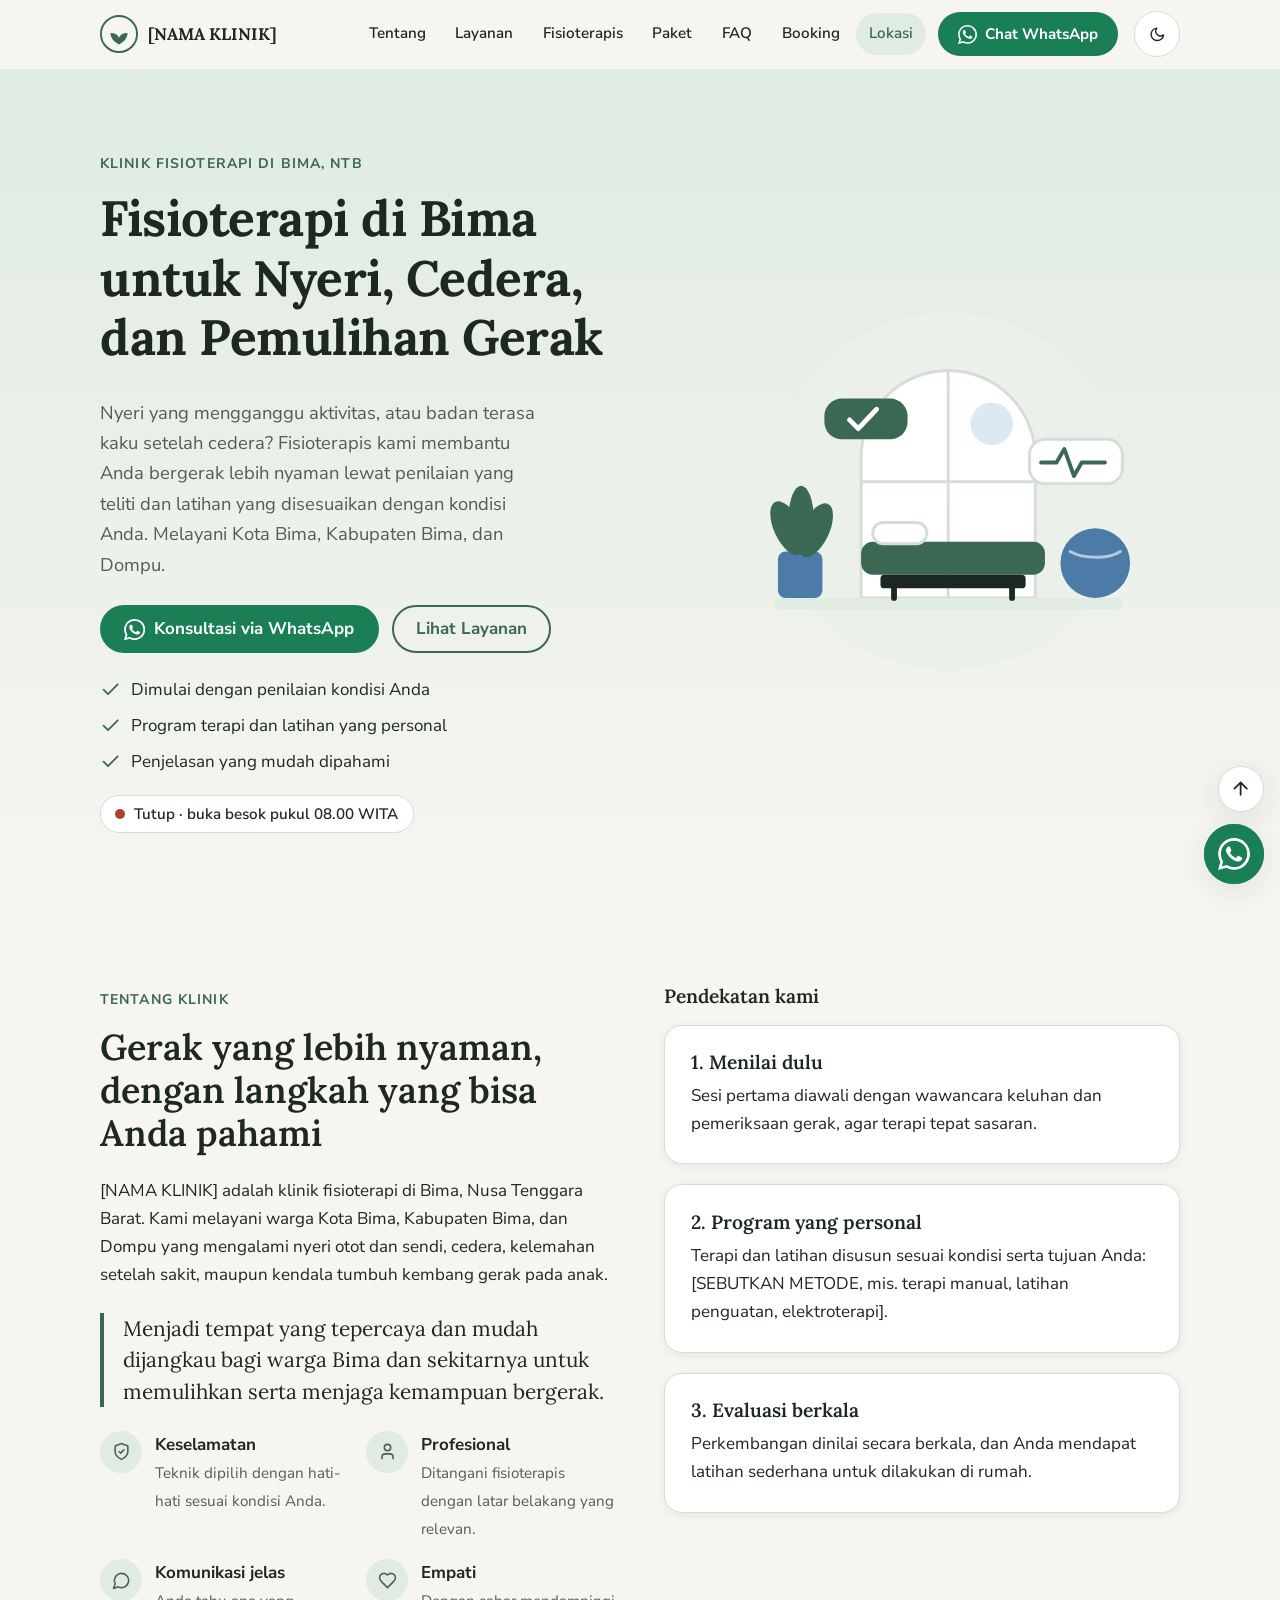
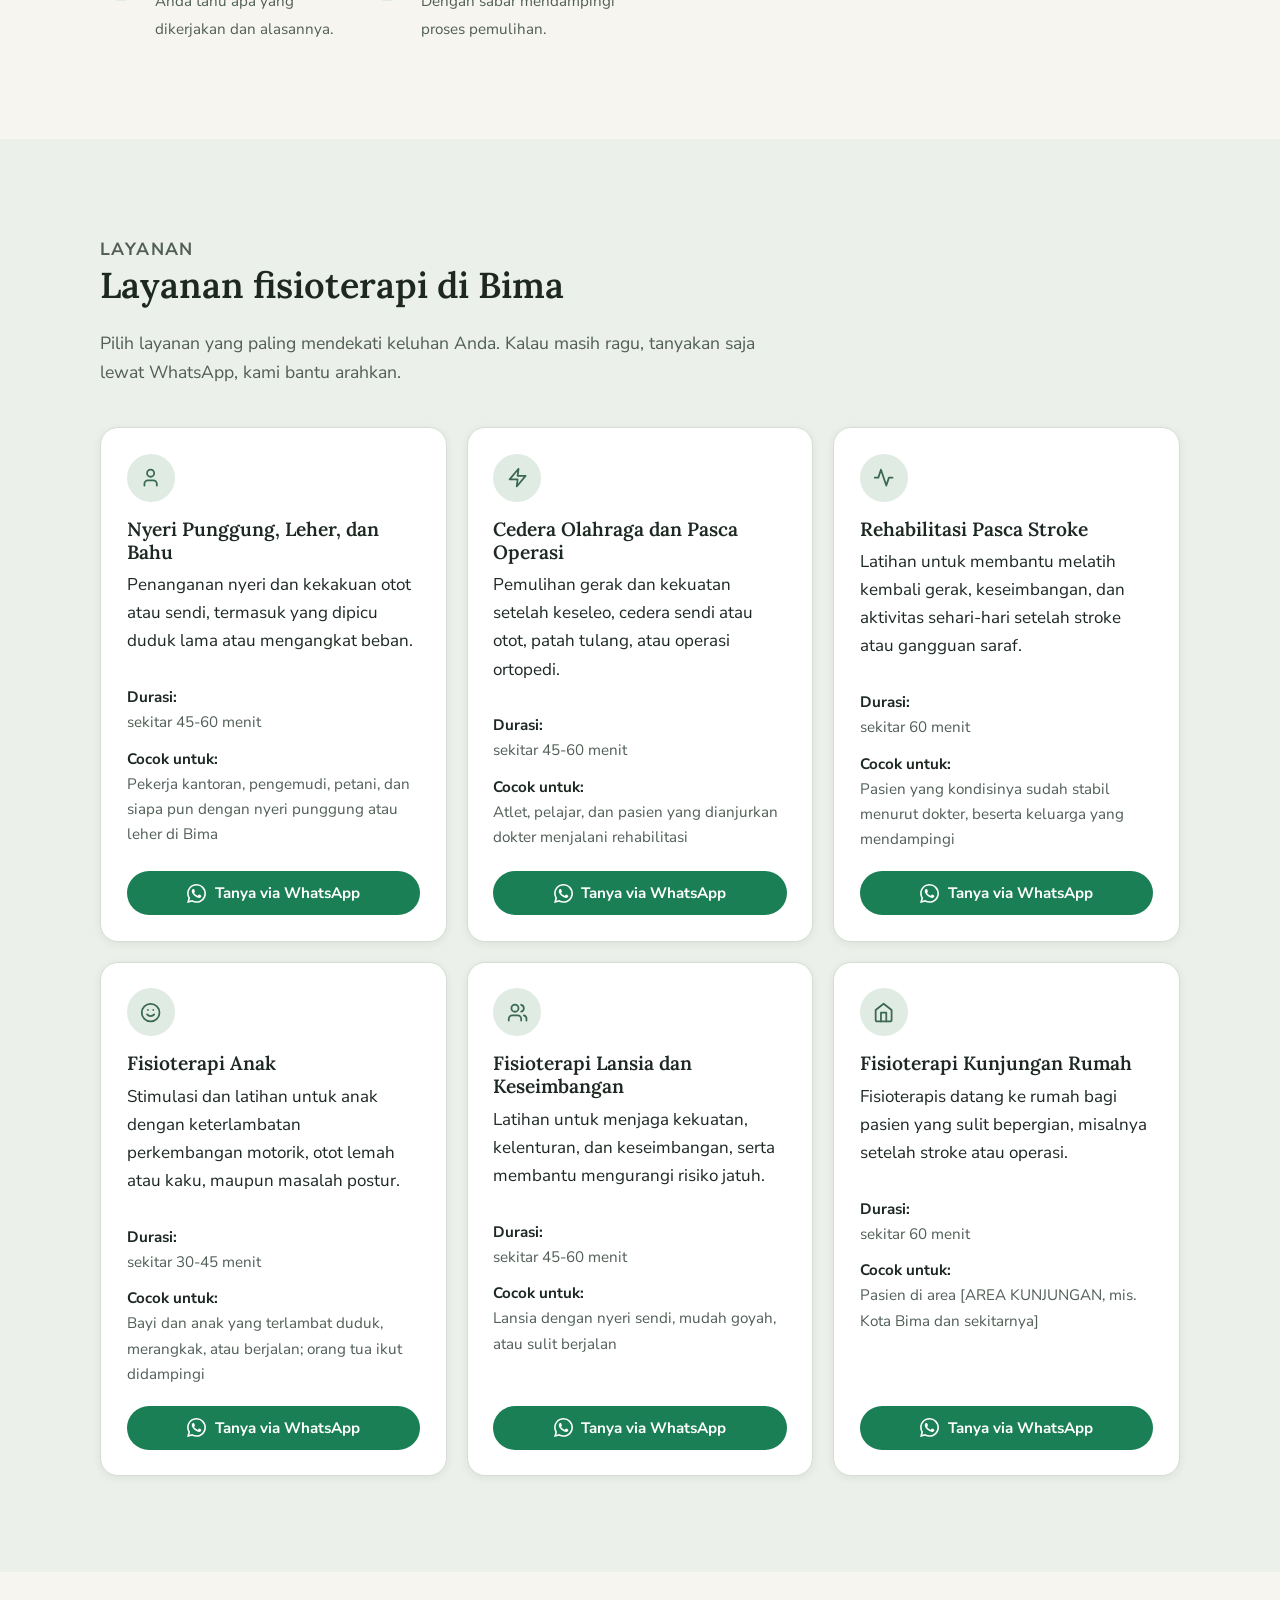
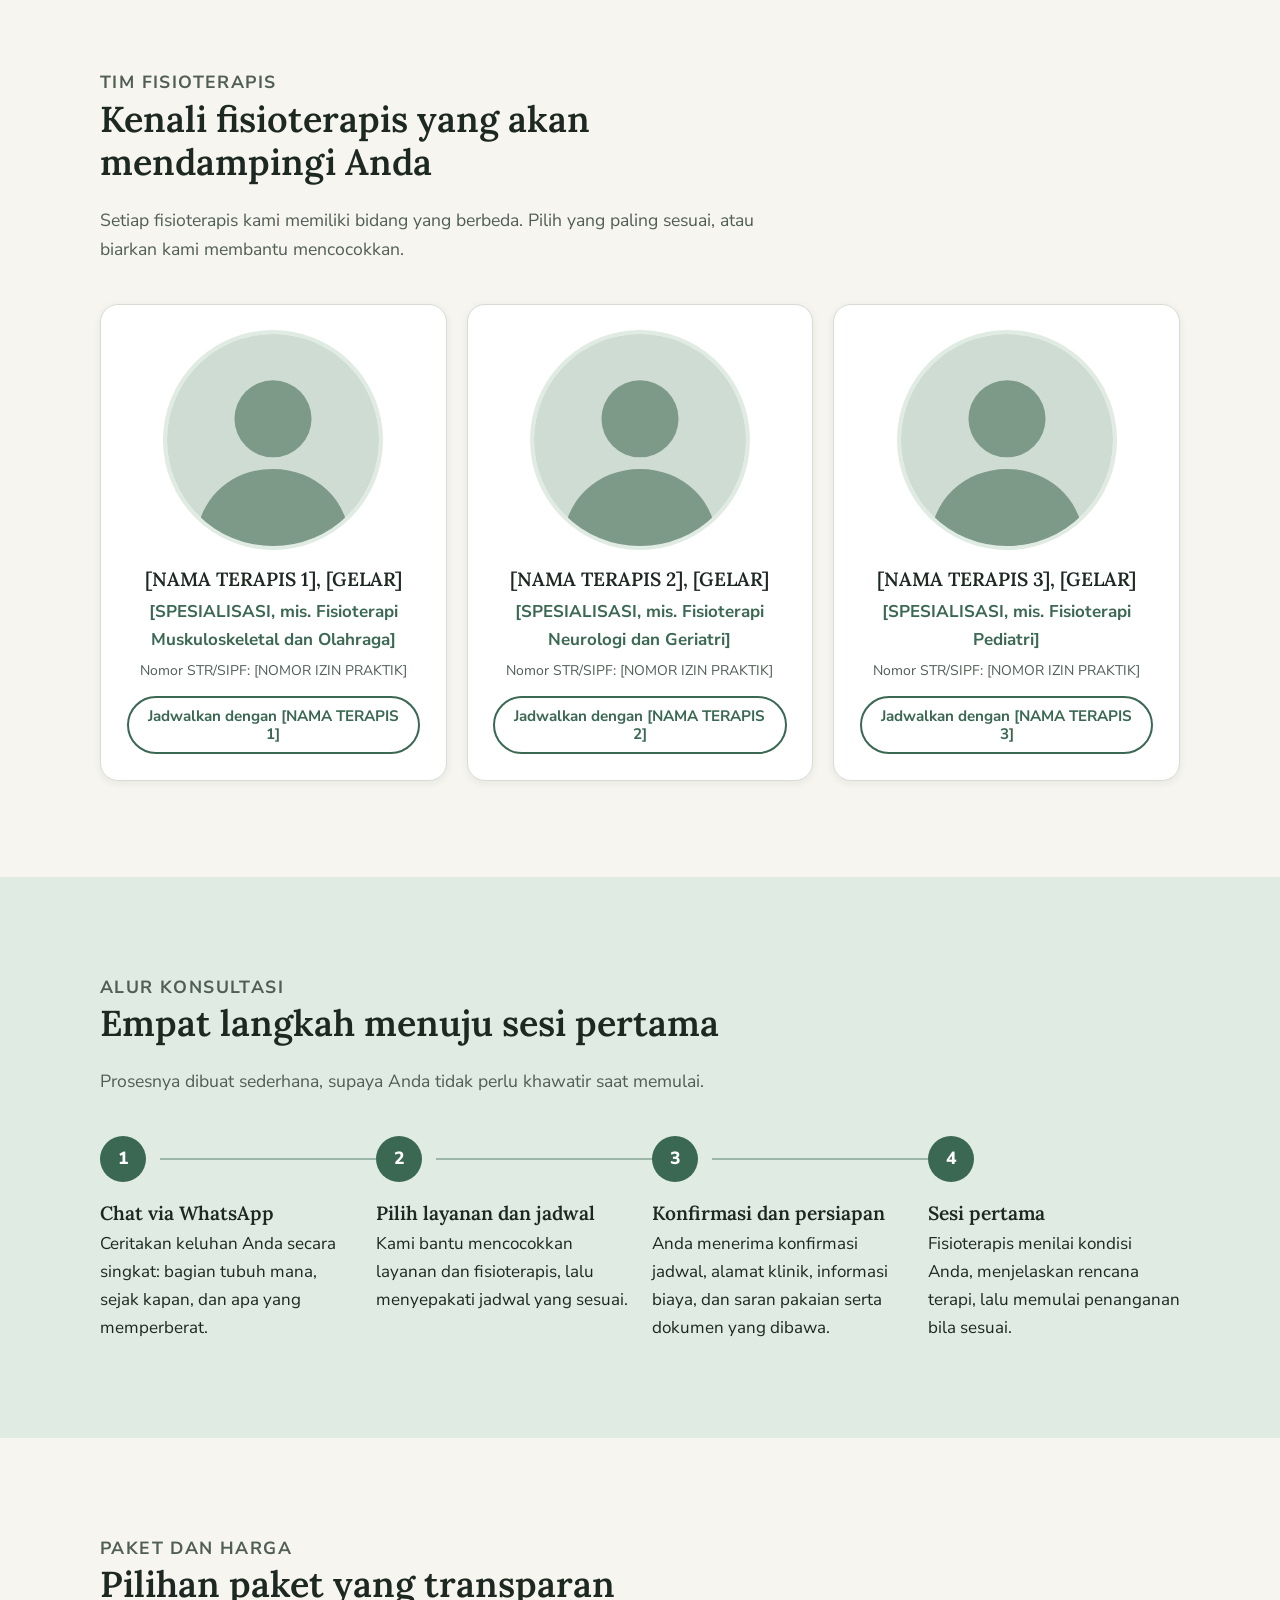
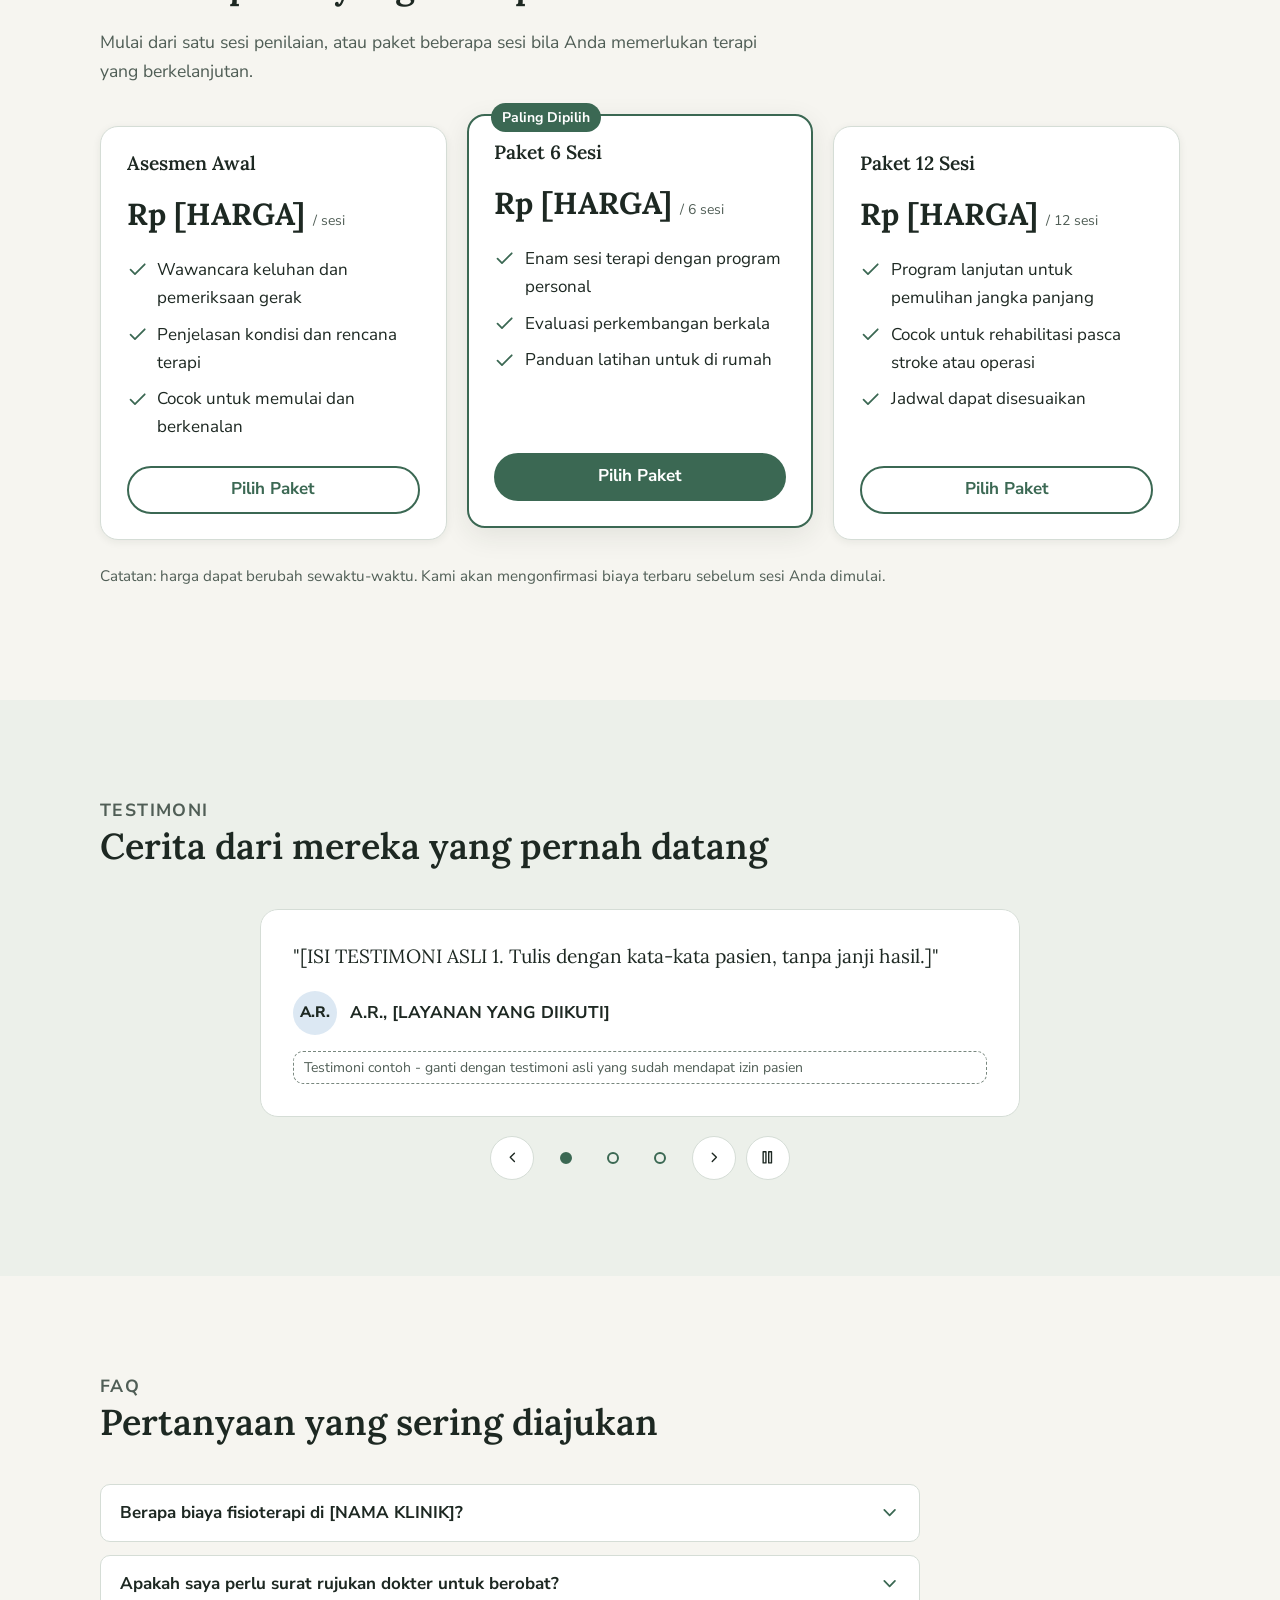
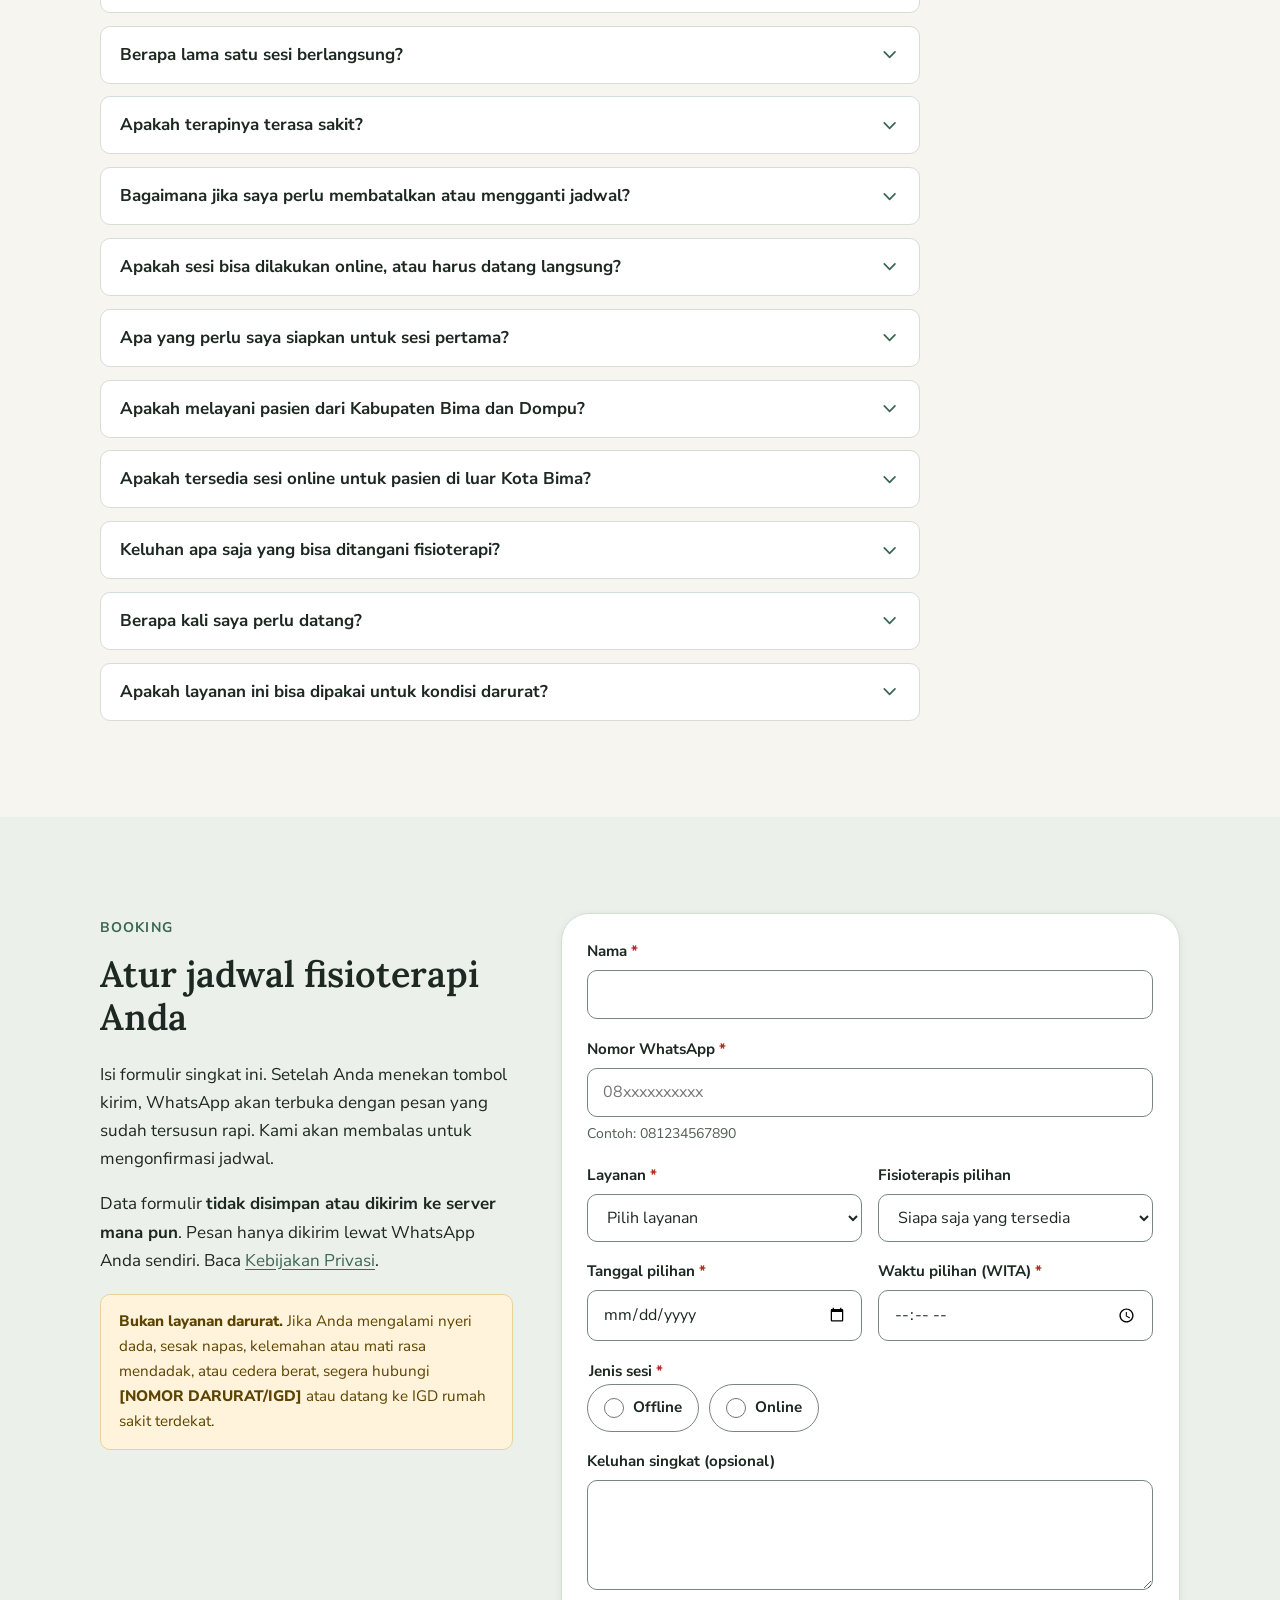
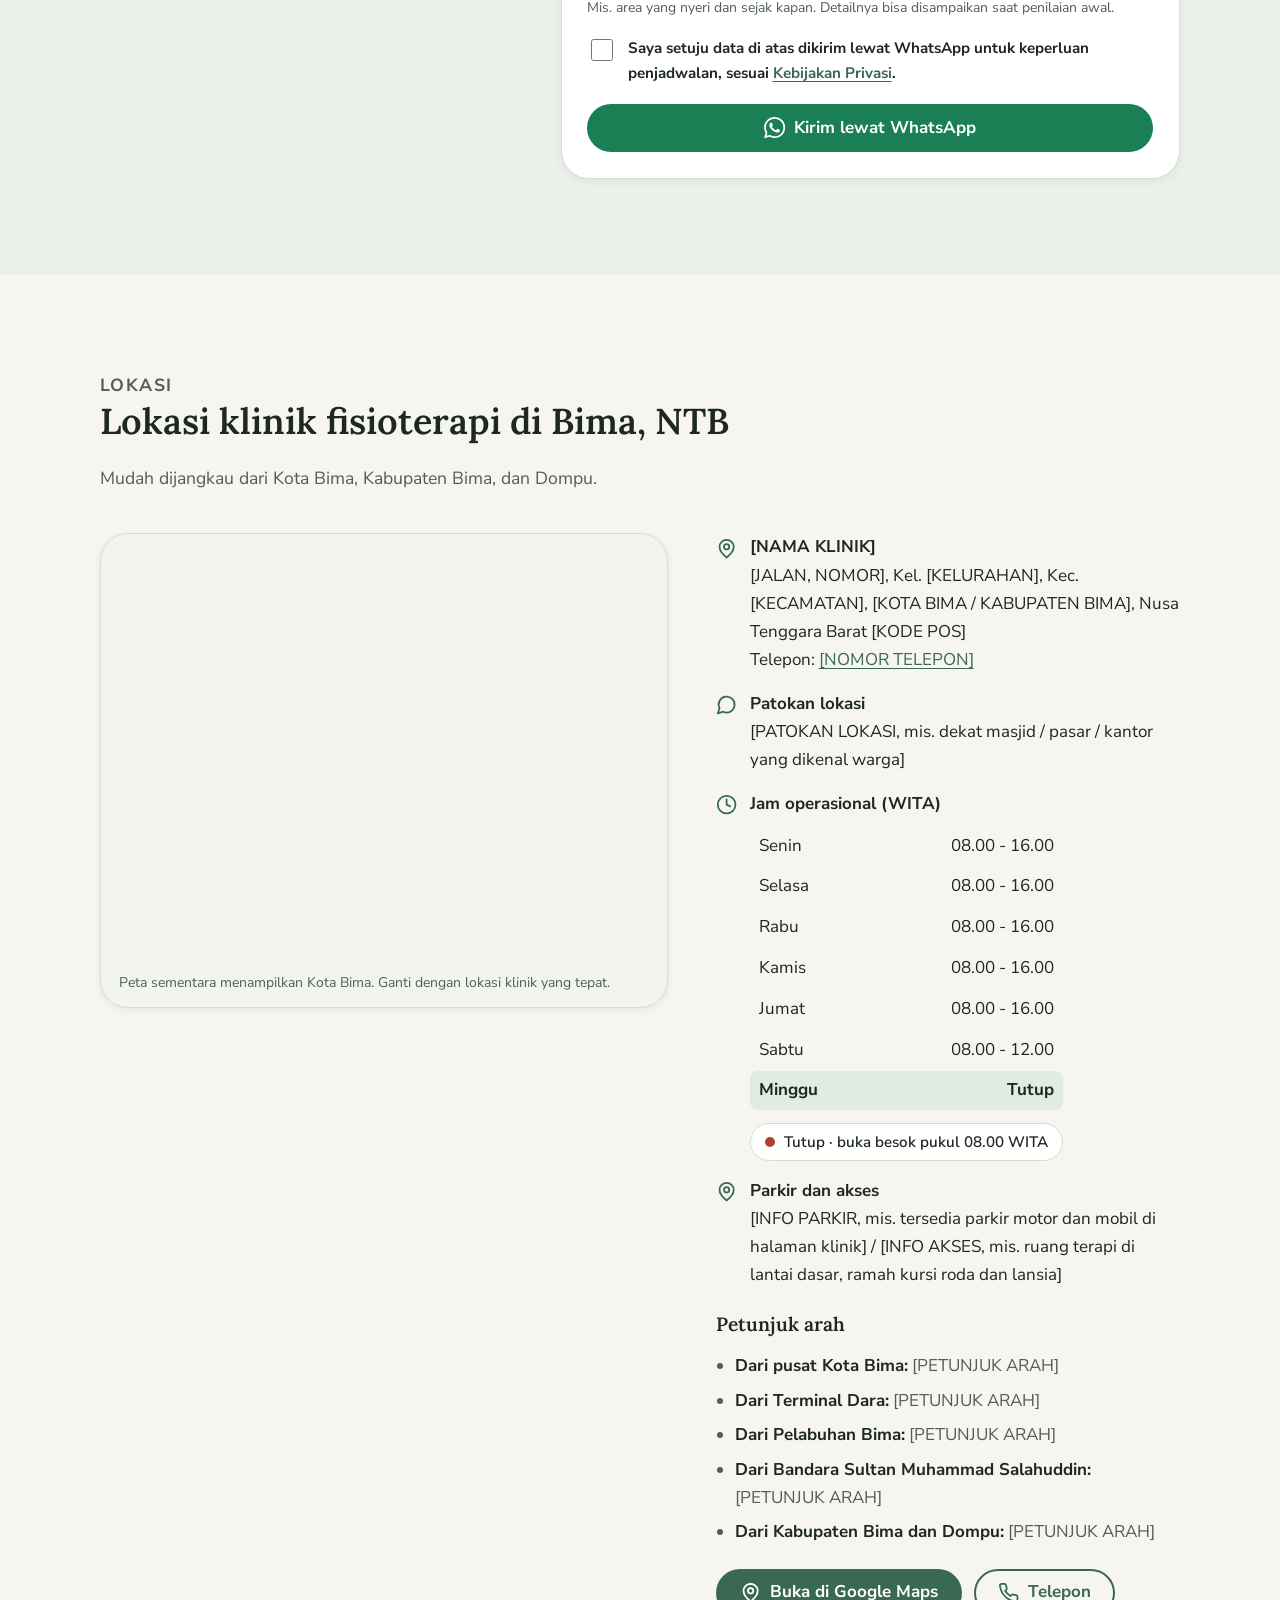
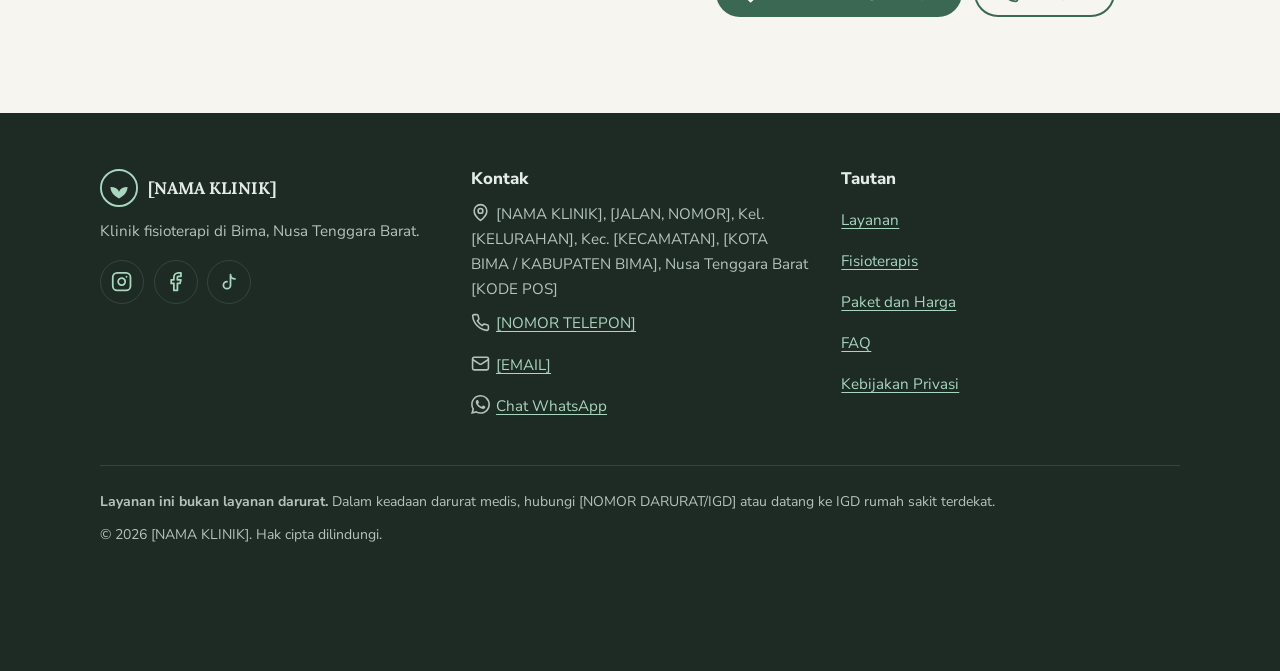
==== index.html @ cfab941a "feat: landing page statis klinik fisioterapi Bima, NTB Landing page HTML/CSS/JS vanilla siap deploy " ====
<!DOCTYPE html>
<html lang="id" data-theme="light">
<head>
  <meta charset="utf-8">
  <meta name="viewport" content="width=device-width, initial-scale=1">

  <!-- Cegah kedipan warna: pasang data-theme sebelum CSS dirender -->
  <script>
    (function () {
      var root = document.documentElement, theme = null;
      root.classList.add('js');
      try { theme = localStorage.getItem('theme'); } catch (e) {}
      if (theme !== 'light' && theme !== 'dark') {
        theme = window.matchMedia && window.matchMedia('(prefers-color-scheme: dark)').matches ? 'dark' : 'light';
      }
      root.setAttribute('data-theme', theme);
    })();
  </script>

  <!-- ===== SEO ON-PAGE =====
       GANTI: [NAMA KLINIK], [DOMAIN]. -->
  <title>Klinik Fisioterapi di Bima, NTB | [NAMA KLINIK]</title>
  <meta name="description" content="Klinik fisioterapi di Bima, NTB untuk nyeri punggung, leher, sendi, cedera olahraga, pasca stroke, dan anak. Konsultasi dan jadwalkan sesi via WhatsApp.">
  <meta name="robots" content="index, follow, max-image-preview:large">
  <link rel="canonical" href="https://[DOMAIN]/">
  <meta name="geo.region" content="ID-NB">
  <meta name="geo.placename" content="Bima">

  <!-- Warna address bar browser (terang / gelap) -->
  <meta name="theme-color" content="#f6f5f0" media="(prefers-color-scheme: light)">
  <meta name="theme-color" content="#111714" media="(prefers-color-scheme: dark)">
  <meta name="color-scheme" content="light dark">

  <!-- Open Graph & Twitter Card. GANTI: [DOMAIN], [NAMA KLINIK]. Gambar 1200x630. -->
  <meta property="og:type" content="website">
  <meta property="og:locale" content="id_ID">
  <meta property="og:site_name" content="[NAMA KLINIK]">
  <meta property="og:title" content="Klinik Fisioterapi di Bima, NTB | [NAMA KLINIK]">
  <meta property="og:description" content="Fisioterapi di Bima, NTB untuk nyeri, cedera, dan pemulihan gerak. Konsultasi via WhatsApp.">
  <meta property="og:url" content="https://[DOMAIN]/">
  <meta property="og:image" content="https://[DOMAIN]/assets/og-image-fisioterapi-bima.png">
  <meta property="og:image:width" content="1200">
  <meta property="og:image:height" content="630">
  <meta property="og:image:alt" content="[NAMA KLINIK], klinik fisioterapi di Bima, NTB">
  <meta name="twitter:card" content="summary_large_image">
  <meta name="twitter:title" content="Klinik Fisioterapi di Bima, NTB | [NAMA KLINIK]">
  <meta name="twitter:description" content="Fisioterapi di Bima, NTB. Konsultasi via WhatsApp.">
  <meta name="twitter:image" content="https://[DOMAIN]/assets/og-image-fisioterapi-bima.png">

  <!-- Ikon -->
  <link rel="icon" href="assets/favicon.svg" type="image/svg+xml">
  <link rel="apple-touch-icon" href="assets/apple-touch-icon.png">

  <!-- Font: maks. 2 keluarga (Lora + Nunito Sans), dimuat tanpa memblokir render -->
  <link rel="preconnect" href="https://fonts.googleapis.com">
  <link rel="preconnect" href="https://fonts.gstatic.com" crossorigin>
  <link rel="stylesheet" href="https://fonts.googleapis.com/css2?family=Lora:wght@500;600;700&family=Nunito+Sans:wght@400;600;700;800&display=swap" media="print" onload="this.media='all'">
  <noscript><link rel="stylesheet" href="https://fonts.googleapis.com/css2?family=Lora:wght@500;600;700&family=Nunito+Sans:wght@400;600;700;800&display=swap"></noscript>
  <link rel="stylesheet" href="css/style.css">
  <script src="js/main.js" defer></script>

  <!-- ===== STRUCTURED DATA (JSON-LD) =====
       Nilai dalam [KURUNG SIKU] adalah placeholder: ganti sebelum publish.
       NAP (nama, alamat, telepon) harus SAMA PERSIS dengan footer & section Lokasi. -->
  <script type="application/ld+json">
  {
    "@context": "https://schema.org",
    "@type": "MedicalClinic",
    "@id": "https://[DOMAIN]/#klinik",
    "name": "[NAMA KLINIK]",
    "description": "Klinik fisioterapi di Bima, Nusa Tenggara Barat untuk nyeri otot dan sendi, cedera, rehabilitasi pasca stroke, serta fisioterapi anak dan lansia.",
    "medicalSpecialty": "https://schema.org/Physiotherapy",
    "url": "https://[DOMAIN]/",
    "telephone": "[NOMOR TELEPON]",
    "email": "[EMAIL]",
    "image": "https://[DOMAIN]/assets/og-image-fisioterapi-bima.png",
    "logo": "https://[DOMAIN]/assets/logo.svg",
    "priceRange": "[RENTANG HARGA, mis. Rp150.000 - Rp500.000]",
    "address": {
      "@type": "PostalAddress",
      "streetAddress": "[JALAN, NOMOR], Kel. [KELURAHAN], Kec. [KECAMATAN]",
      "addressLocality": "Bima",
      "addressRegion": "Nusa Tenggara Barat",
      "postalCode": "[KODE POS]",
      "addressCountry": "ID"
    },
    "geo": {
      "@type": "GeoCoordinates",
      "latitude": "[LATITUDE]",
      "longitude": "[LONGITUDE]"
    },
    "openingHoursSpecification": [
      {
        "@type": "OpeningHoursSpecification",
        "dayOfWeek": ["Monday", "Tuesday", "Wednesday", "Thursday", "Friday"],
        "opens": "08:00",
        "closes": "16:00"
      },
      {
        "@type": "OpeningHoursSpecification",
        "dayOfWeek": "Saturday",
        "opens": "08:00",
        "closes": "12:00"
      }
    ],
    "areaServed": [
      { "@type": "City", "name": "Kota Bima" },
      { "@type": "AdministrativeArea", "name": "Kabupaten Bima" },
      { "@type": "AdministrativeArea", "name": "Kabupaten Dompu" }
    ],
    "sameAs": [
      "[URL INSTAGRAM]",
      "[URL FACEBOOK]",
      "[URL TIKTOK]",
      "[URL GOOGLE BUSINESS PROFILE]"
    ],
    "hasMap": "[URL GOOGLE BUSINESS PROFILE]"
  }
  </script>

  <!-- FAQPage: isi HARUS sama dengan FAQ yang tampil di halaman -->
  <script type="application/ld+json">
  {
    "@context": "https://schema.org",
    "@type": "FAQPage",
    "mainEntity": [
      {
        "@type": "Question",
        "name": "Berapa biaya fisioterapi di [NAMA KLINIK]?",
        "acceptedAnswer": { "@type": "Answer", "text": "Biaya bergantung pada jenis layanan dan paket yang dipilih. Anda dapat melihat gambaran harga di bagian Paket dan Harga, atau menanyakannya langsung via WhatsApp. Harga dapat berubah sewaktu-waktu, sehingga kami akan mengonfirmasi biaya sebelum sesi dimulai." }
      },
      {
        "@type": "Question",
        "name": "Apakah saya perlu surat rujukan dokter untuk berobat?",
        "acceptedAnswer": { "@type": "Answer", "text": "Tidak selalu. Anda bisa datang untuk penilaian awal oleh fisioterapis. Untuk kondisi tertentu, misalnya setelah operasi atau bila ditemukan tanda yang perlu diperiksa dokter, kami akan menyarankan pemeriksaan atau rujukan lebih lanjut. [SESUAIKAN kebijakan klinik terkait rujukan dan jaminan kesehatan]" }
      },
      {
        "@type": "Question",
        "name": "Berapa lama satu sesi berlangsung?",
        "acceptedAnswer": { "@type": "Answer", "text": "Durasi sesi berbeda untuk tiap layanan, umumnya antara 30 sampai 60 menit. Durasi tepatnya tertera pada kartu layanan dan akan dikonfirmasi saat Anda menjadwalkan sesi." }
      },
      {
        "@type": "Question",
        "name": "Apakah terapinya terasa sakit?",
        "acceptedAnswer": { "@type": "Answer", "text": "Sebagian teknik mungkin terasa kurang nyaman, terutama pada area yang sedang nyeri atau kaku. Fisioterapis akan menyesuaikan intensitasnya, dan Anda boleh menyampaikan kapan saja bila terasa terlalu sakit." }
      },
      {
        "@type": "Question",
        "name": "Bagaimana jika saya perlu membatalkan atau mengganti jadwal?",
        "acceptedAnswer": { "@type": "Answer", "text": "Mohon kabari kami melalui WhatsApp sesegera mungkin agar jadwal bisa diatur ulang. Ketentuan pembatalan: [KEBIJAKAN PEMBATALAN, mis. pemberitahuan minimal 24 jam sebelum sesi]." }
      },
      {
        "@type": "Question",
        "name": "Apakah sesi bisa dilakukan online, atau harus datang langsung?",
        "acceptedAnswer": { "@type": "Answer", "text": "Penilaian awal dan terapi manual paling baik dilakukan secara langsung di klinik kami di Bima. Konsultasi online tersedia untuk diskusi keluhan, panduan latihan di rumah, dan tindak lanjut melalui [PLATFORM, mis. Google Meet atau WhatsApp Video]." }
      },
      {
        "@type": "Question",
        "name": "Apa yang perlu saya siapkan untuk sesi pertama?",
        "acceptedAnswer": { "@type": "Answer", "text": "Kenakan pakaian longgar yang nyaman. Bawa hasil pemeriksaan yang pernah Anda miliki, seperti rontgen, MRI, atau surat dari dokter, serta daftar obat yang sedang dikonsumsi. Tidak apa-apa bila Anda belum memilikinya; fisioterapis tetap akan memulai dengan penilaian." }
      },
      {
        "@type": "Question",
        "name": "Apakah melayani pasien dari Kabupaten Bima dan Dompu?",
        "acceptedAnswer": { "@type": "Answer", "text": "Ya, kami menerima pasien dari Kota Bima, Kabupaten Bima, dan Dompu. Hubungi kami via WhatsApp untuk mengatur jadwal yang sesuai dengan perjalanan Anda." }
      },
      {
        "@type": "Question",
        "name": "Apakah tersedia sesi online untuk pasien di luar Kota Bima?",
        "acceptedAnswer": { "@type": "Answer", "text": "Tersedia untuk konsultasi dan panduan latihan. Pasien di luar Kota Bima, termasuk dari Kabupaten Bima, Dompu, atau daerah lain di NTB, dapat mengikuti sesi online selama memiliki koneksi internet yang cukup stabil. Bila diperlukan terapi langsung, kami akan mengatur jadwal kunjungan ke klinik." }
      },
      {
        "@type": "Question",
        "name": "Keluhan apa saja yang bisa ditangani fisioterapi?",
        "acceptedAnswer": { "@type": "Answer", "text": "Misalnya nyeri punggung, leher, dan bahu, nyeri sendi, cedera olahraga, pemulihan setelah operasi atau patah tulang, kelemahan setelah stroke, gangguan keseimbangan pada lansia, hingga keterlambatan perkembangan motorik anak. Jika Anda ragu apakah keluhan Anda sesuai, silakan tanyakan lebih dulu via WhatsApp." }
      },
      {
        "@type": "Question",
        "name": "Berapa kali saya perlu datang?",
        "acceptedAnswer": { "@type": "Answer", "text": "Setiap orang berbeda. Jumlah pertemuan bergantung pada kondisi dan tujuan Anda, dan akan dijelaskan fisioterapis setelah penilaian awal. Kami tidak menjanjikan hasil tertentu, tetapi kami akan menyusun program yang sesuai dan mengevaluasinya secara berkala." }
      },
      {
        "@type": "Question",
        "name": "Apakah layanan ini bisa dipakai untuk kondisi darurat?",
        "acceptedAnswer": { "@type": "Answer", "text": "Tidak. Layanan kami bukan layanan darurat. Jika Anda mengalami nyeri dada, sesak napas, kelemahan atau mati rasa mendadak, atau cedera berat, segera hubungi [NOMOR DARURAT/IGD] atau datang ke IGD rumah sakit terdekat." }
      }
    ]
  }
  </script>

  <script type="application/ld+json">
  {
    "@context": "https://schema.org",
    "@type": "BreadcrumbList",
    "itemListElement": [
      { "@type": "ListItem", "position": 1, "name": "Beranda", "item": "https://[DOMAIN]/" }
    ]
  }
  </script>
</head>

<body>
  <a class="skip-link" href="#konten">Lewati ke konten</a>

  <!-- Sprite ikon SVG inline (dipakai ulang lewat <use>) -->
  <svg width="0" height="0" style="position:absolute" aria-hidden="true" focusable="false">
    <defs>
      <symbol id="i-sun" viewBox="0 0 24 24"><circle cx="12" cy="12" r="4"/><path d="M12 2v2M12 20v2M4.93 4.93l1.41 1.41M17.66 17.66l1.41 1.41M2 12h2M20 12h2M6.34 17.66l-1.41 1.41M19.07 4.93l-1.41 1.41"/></symbol>
      <symbol id="i-moon" viewBox="0 0 24 24"><path d="M21 12.79A9 9 0 1 1 11.21 3 7 7 0 0 0 21 12.79z"/></symbol>
      <symbol id="i-menu" viewBox="0 0 24 24"><path d="M4 6h16M4 12h16M4 18h16"/></symbol>
      <symbol id="i-close" viewBox="0 0 24 24"><path d="M18 6 6 18M6 6l12 12"/></symbol>
      <symbol id="i-phone" viewBox="0 0 24 24"><path d="M22 16.92v3a2 2 0 0 1-2.18 2 19.79 19.79 0 0 1-8.63-3.07 19.5 19.5 0 0 1-6-6 19.79 19.79 0 0 1-3.07-8.67A2 2 0 0 1 4.11 2h3a2 2 0 0 1 2 1.72c.13.96.36 1.9.7 2.81a2 2 0 0 1-.45 2.11L8.09 9.91a16 16 0 0 0 6 6l1.27-1.27a2 2 0 0 1 2.11-.45c.91.34 1.85.57 2.81.7A2 2 0 0 1 22 16.92z"/></symbol>
      <symbol id="i-mail" viewBox="0 0 24 24"><rect x="2" y="4" width="20" height="16" rx="2"/><path d="m22 7-8.97 5.7a1.94 1.94 0 0 1-2.06 0L2 7"/></symbol>
      <symbol id="i-pin" viewBox="0 0 24 24"><path d="M20 10c0 6-8 12-8 12S4 16 4 10a8 8 0 0 1 16 0z"/><circle cx="12" cy="10" r="3"/></symbol>
      <symbol id="i-clock" viewBox="0 0 24 24"><circle cx="12" cy="12" r="10"/><path d="M12 6v6l4 2"/></symbol>
      <symbol id="i-chevron" viewBox="0 0 24 24"><path d="m6 9 6 6 6-6"/></symbol>
      <symbol id="i-up" viewBox="0 0 24 24"><path d="m5 12 7-7 7 7M12 19V5"/></symbol>
      <symbol id="i-left" viewBox="0 0 24 24"><path d="m15 18-6-6 6-6"/></symbol>
      <symbol id="i-right" viewBox="0 0 24 24"><path d="m9 18 6-6-6-6"/></symbol>
      <symbol id="i-pause" viewBox="0 0 24 24"><rect x="6" y="4" width="4" height="16"/><rect x="14" y="4" width="4" height="16"/></symbol>
      <symbol id="i-play" viewBox="0 0 24 24"><path d="M6 3l14 9-14 9z"/></symbol>
      <symbol id="i-check" viewBox="0 0 24 24"><path d="M20 6 9 17l-5-5"/></symbol>
      <symbol id="i-heart" viewBox="0 0 24 24"><path d="M19 14c1.49-1.46 3-3.21 3-5.5A5.5 5.5 0 0 0 16.5 3c-1.76 0-3 .5-4.5 2-1.5-1.5-2.74-2-4.5-2A5.5 5.5 0 0 0 2 8.5c0 2.3 1.5 4.05 3 5.5l7 7z"/></symbol>
      <symbol id="i-shield" viewBox="0 0 24 24"><path d="M12 22s8-4 8-10V5l-8-3-8 3v7c0 6 8 10 8 10z"/><path d="m9 12 2 2 4-4"/></symbol>
      <symbol id="i-user" viewBox="0 0 24 24"><path d="M19 21v-2a4 4 0 0 0-4-4H9a4 4 0 0 0-4 4v2"/><circle cx="12" cy="7" r="4"/></symbol>
      <symbol id="i-users" viewBox="0 0 24 24"><path d="M16 21v-2a4 4 0 0 0-4-4H6a4 4 0 0 0-4 4v2"/><circle cx="9" cy="7" r="4"/><path d="M22 21v-2a4 4 0 0 0-3-3.87M16 3.13a4 4 0 0 1 0 7.75"/></symbol>
      <symbol id="i-chat" viewBox="0 0 24 24"><path d="M7.9 20A9 9 0 1 0 4 16.1L2 22z"/></symbol>
      <symbol id="i-activity" viewBox="0 0 24 24"><path d="M22 12h-4l-3 9L9 3l-3 9H2"/></symbol>
      <symbol id="i-zap" viewBox="0 0 24 24"><path d="M13 2 3 14h9l-1 8 10-12h-9l1-8z"/></symbol>
      <symbol id="i-home" viewBox="0 0 24 24"><path d="m3 9 9-7 9 7v11a2 2 0 0 1-2 2H5a2 2 0 0 1-2-2z"/><path d="M9 22V12h6v10"/></symbol>
      <symbol id="i-smile" viewBox="0 0 24 24"><circle cx="12" cy="12" r="10"/><path d="M8 14s1.5 2 4 2 4-2 4-2M9 9h.01M15 9h.01"/></symbol>
      <symbol id="i-leaf" viewBox="0 0 24 24"><path d="M11 20A7 7 0 0 1 9.8 6.1C15.5 5 17 4.48 19 2c1 2 2 4.18 2 8 0 5.5-4.78 10-10 10z"/><path d="M2 21c0-3 1.85-5.36 5.08-6C9.5 14.52 12 13 13 12"/></symbol>
      <symbol id="i-instagram" viewBox="0 0 24 24"><rect x="2" y="2" width="20" height="20" rx="5"/><path d="M16 11.37A4 4 0 1 1 12.63 8 4 4 0 0 1 16 11.37zM17.5 6.5h.01"/></symbol>
      <symbol id="i-facebook" viewBox="0 0 24 24"><path d="M18 2h-3a5 5 0 0 0-5 5v3H7v4h3v8h4v-8h3l1-4h-4V7a1 1 0 0 1 1-1h3z"/></symbol>
      <symbol id="i-tiktok" viewBox="0 0 24 24"><path d="M9 12a4 4 0 1 0 4 4V4a5 5 0 0 0 5 5"/></symbol>
      <symbol id="i-whatsapp" viewBox="0 0 24 24"><path fill="currentColor" stroke="none" d="M17.47 14.38c-.3-.15-1.76-.87-2.03-.97-.27-.1-.47-.15-.67.15-.2.3-.77.97-.94 1.16-.17.2-.35.22-.64.07-.3-.15-1.26-.46-2.39-1.48-.88-.79-1.48-1.76-1.65-2.06-.17-.3-.02-.46.13-.6.13-.14.3-.35.45-.52.15-.17.2-.3.3-.5.1-.2.05-.37-.03-.52-.07-.15-.67-1.61-.92-2.2-.24-.58-.49-.5-.67-.51h-.57c-.2 0-.52.07-.79.37-.27.3-1.04 1.02-1.04 2.48s1.07 2.88 1.21 3.07c.15.2 2.1 3.2 5.08 4.49.71.3 1.26.49 1.69.63.71.23 1.36.2 1.87.12.57-.09 1.76-.72 2-1.41.25-.69.25-1.29.17-1.41-.07-.12-.27-.2-.57-.35m-5.42 7.4h-.01a9.87 9.87 0 0 1-5.03-1.38l-.36-.21-3.74.98 1-3.65-.24-.37a9.86 9.86 0 0 1-1.51-5.26c0-5.45 4.44-9.88 9.89-9.88 2.64 0 5.12 1.03 6.99 2.9a9.82 9.82 0 0 1 2.89 6.99c0 5.45-4.44 9.88-9.88 9.88m8.41-18.3A11.82 11.82 0 0 0 12.05 0C5.5 0 .16 5.34.16 11.89c0 2.1.55 4.14 1.59 5.95L.06 24l6.3-1.65a11.88 11.88 0 0 0 5.68 1.45h.01c6.55 0 11.89-5.34 11.89-11.89 0-3.18-1.24-6.17-3.48-8.41z"/></symbol>
    </defs>
  </svg>

  <!-- ============ 1. HEADER / NAVBAR ============ -->
  <header class="site-header" id="top">
    <div class="container header-inner">
      <a class="brand" href="#top" aria-label="[NAMA KLINIK] - ke atas halaman">
        <!-- GANTI logo: ubah SVG ini atau pakai <img src="assets/logo.svg"> -->
        <svg class="brand-mark" viewBox="0 0 40 40" aria-hidden="true" focusable="false">
          <circle cx="20" cy="20" r="19" fill="none" stroke="currentColor" stroke-width="2"/>
          <path d="M20 31c-6-3-9-7.5-9-12 5 0 8 1.8 9 5 1-3.2 4-5 9-5 0 4.5-3 9-9 12z" fill="currentColor"/>
        </svg>
        <span>[NAMA KLINIK]</span>
      </a>

      <nav class="nav" id="site-nav" aria-label="Navigasi utama">
        <ul>
          <li><a href="#tentang">Tentang</a></li>
          <li><a href="#layanan">Layanan</a></li>
          <li><a href="#terapis">Fisioterapis</a></li>
          <li><a href="#paket">Paket</a></li>
          <li><a href="#faq">FAQ</a></li>
          <li><a href="#booking">Booking</a></li>
          <li><a href="#lokasi">Lokasi</a></li>
        </ul>
        <a class="btn btn-wa btn-sm nav-cta" href="#booking" data-wa-message="Halo {clinic}, saya ingin bertanya tentang layanan fisioterapi.">
          <svg class="icon" aria-hidden="true"><use href="#i-whatsapp"/></svg> Chat WhatsApp
        </a>
      </nav>

      <div class="header-actions">
        <button class="icon-btn theme-toggle" id="theme-toggle" type="button" aria-label="Beralih ke mode gelap">
          <svg class="icon icon-moon" aria-hidden="true"><use href="#i-moon"/></svg>
          <svg class="icon icon-sun" aria-hidden="true"><use href="#i-sun"/></svg>
        </button>
        <button class="icon-btn nav-toggle" id="nav-toggle" type="button" aria-expanded="false" aria-controls="site-nav" aria-label="Buka menu">
          <svg class="icon icon-menu" aria-hidden="true"><use href="#i-menu"/></svg>
          <svg class="icon icon-close" aria-hidden="true"><use href="#i-close"/></svg>
        </button>
      </div>
    </div>
  </header>

  <main id="konten">

    <!-- ============ 2. HERO ============ -->
    <section class="hero" id="beranda" aria-labelledby="hero-title">
      <div class="container hero-grid">
        <div class="hero-copy">
          <p class="eyebrow">Klinik Fisioterapi di Bima, NTB</p>
          <h1 id="hero-title">Fisioterapi di Bima untuk Nyeri, Cedera, dan Pemulihan Gerak</h1>
          <p class="lead">Nyeri yang mengganggu aktivitas, atau badan terasa kaku setelah cedera? Fisioterapis kami membantu Anda bergerak lebih nyaman lewat penilaian yang teliti dan latihan yang disesuaikan dengan kondisi Anda. Melayani Kota Bima, Kabupaten Bima, dan Dompu.</p>
          <div class="cta-row">
            <a class="btn btn-wa" href="#booking" data-wa-message="Halo {clinic}, saya ingin bertanya tentang layanan fisioterapi.">
              <svg class="icon" aria-hidden="true"><use href="#i-whatsapp"/></svg> Konsultasi via WhatsApp
            </a>
            <a class="btn btn-outline" href="#layanan">Lihat Layanan</a>
          </div>
          <ul class="hero-points">
            <li><svg class="icon" aria-hidden="true"><use href="#i-check"/></svg> Dimulai dengan penilaian kondisi Anda</li>
            <li><svg class="icon" aria-hidden="true"><use href="#i-check"/></svg> Program terapi dan latihan yang personal</li>
            <li><svg class="icon" aria-hidden="true"><use href="#i-check"/></svg> Penjelasan yang mudah dipahami</li>
          </ul>
          <p class="open-status" data-open-status><span class="status-dot" aria-hidden="true"></span><span data-open-text>Cek jam operasional di bagian Lokasi</span></p>
        </div>

        <!-- Ilustrasi inline (warna mengikuti tema). GANTI dengan foto ruang terapi asli,
             mis. assets/ruang-fisioterapi-nama-klinik-bima.webp (WebP, width/height eksplisit, fetchpriority="high"). -->
        <svg class="hero-art illus" viewBox="0 0 480 400" role="img" aria-label="Ilustrasi ruang fisioterapi di Bima dengan bed terapi, bola latihan, tanaman, dan jendela lengkung">
          <circle cx="240" cy="200" r="185" fill="var(--bg-alt)"/>
          <path d="M150 310V165a90 90 0 0 1 180 0v145z" fill="var(--surface)" stroke="var(--line)" stroke-width="3"/>
          <path d="M240 75v235M150 190h180" stroke="var(--line)" stroke-width="3"/>
          <circle cx="285" cy="130" r="22" fill="var(--accent-soft)"/>
          <rect x="60" y="310" width="360" height="12" rx="6" fill="var(--primary-soft)"/>
          <!-- tanaman -->
          <g transform="translate(-14 0)">
            <rect x="78" y="262" width="46" height="48" rx="8" fill="var(--accent)"/>
            <ellipse cx="88" cy="238" rx="14" ry="30" transform="rotate(-25 88 238)" fill="var(--primary)"/>
            <ellipse cx="102" cy="228" rx="13" ry="34" fill="var(--primary)"/>
            <ellipse cx="117" cy="240" rx="14" ry="30" transform="rotate(25 117 240)" fill="var(--primary)"/>
          </g>
          <!-- bed terapi -->
          <rect x="150" y="252" width="190" height="34" rx="12" fill="var(--primary)"/>
          <rect x="162" y="232" width="56" height="22" rx="11" fill="var(--surface)" stroke="var(--line)" stroke-width="3"/>
          <rect x="170" y="286" width="150" height="14" rx="4" fill="var(--text)"/>
          <path d="M184 300v10M306 300v10" stroke="var(--text)" stroke-width="6" stroke-linecap="round"/>
          <!-- bola latihan -->
          <circle cx="392" cy="274" r="36" fill="var(--accent)"/>
          <path d="M366 262c14 8 40 8 52 0" fill="none" stroke="var(--on-primary)" stroke-width="3" stroke-linecap="round" opacity="0.6"/>
          <!-- penanda gerak & pemulihan -->
          <rect x="112" y="104" width="86" height="42" rx="18" fill="var(--primary)"/>
          <path d="M138 126l9 9 19-20" fill="none" stroke="var(--on-primary)" stroke-width="5" stroke-linecap="round" stroke-linejoin="round"/>
          <rect x="324" y="146" width="96" height="46" rx="16" fill="var(--surface)" stroke="var(--line)" stroke-width="3"/>
          <path d="M336 170h16l8-14 10 28 8-14h24" fill="none" stroke="var(--primary)" stroke-width="4" stroke-linecap="round" stroke-linejoin="round"/>
        </svg>
      </div>
    </section>

    <!-- ============ 3. TENTANG KLINIK ============ -->
    <section class="section" id="tentang" aria-labelledby="tentang-title">
      <div class="container about-grid">
        <div class="reveal">
          <p class="eyebrow">Tentang Klinik</p>
          <h2 id="tentang-title">Gerak yang lebih nyaman, dengan langkah yang bisa Anda pahami</h2>
          <p>[NAMA KLINIK] adalah klinik fisioterapi di Bima, Nusa Tenggara Barat. Kami melayani warga Kota Bima, Kabupaten Bima, dan Dompu yang mengalami nyeri otot dan sendi, cedera, kelemahan setelah sakit, maupun kendala tumbuh kembang gerak pada anak.</p>
          <!-- SESUAIKAN: ganti visi dengan visi klinik yang sebenarnya -->
          <blockquote class="vision">Menjadi tempat yang tepercaya dan mudah dijangkau bagi warga Bima dan sekitarnya untuk memulihkan serta menjaga kemampuan bergerak.</blockquote>
          <ul class="values">
            <li><span class="icon-badge"><svg class="icon" aria-hidden="true"><use href="#i-shield"/></svg></span><div><strong>Keselamatan</strong><span>Teknik dipilih dengan hati-hati sesuai kondisi Anda.</span></div></li>
            <li><span class="icon-badge"><svg class="icon" aria-hidden="true"><use href="#i-user"/></svg></span><div><strong>Profesional</strong><span>Ditangani fisioterapis dengan latar belakang yang relevan.</span></div></li>
            <li><span class="icon-badge"><svg class="icon" aria-hidden="true"><use href="#i-chat"/></svg></span><div><strong>Komunikasi jelas</strong><span>Anda tahu apa yang dikerjakan dan alasannya.</span></div></li>
            <li><span class="icon-badge"><svg class="icon" aria-hidden="true"><use href="#i-heart"/></svg></span><div><strong>Empati</strong><span>Dengan sabar mendampingi proses pemulihan.</span></div></li>
          </ul>
        </div>
        <div class="approach reveal">
          <h3>Pendekatan kami</h3>
          <div class="grid" style="margin-top:1rem">
            <div class="card"><h4>1. Menilai dulu</h4><p>Sesi pertama diawali dengan wawancara keluhan dan pemeriksaan gerak, agar terapi tepat sasaran.</p></div>
            <div class="card"><h4>2. Program yang personal</h4><p>Terapi dan latihan disusun sesuai kondisi serta tujuan Anda: [SEBUTKAN METODE, mis. terapi manual, latihan penguatan, elektroterapi].</p></div>
            <div class="card"><h4>3. Evaluasi berkala</h4><p>Perkembangan dinilai secara berkala, dan Anda mendapat latihan sederhana untuk dilakukan di rumah.</p></div>
          </div>
        </div>
      </div>
    </section>

    <!-- ============ 4. LAYANAN ============ -->
    <!-- SESUAIKAN: nama layanan, deskripsi, durasi, dan "cocok untuk". data-service-name juga mengisi dropdown di form booking. -->
    <section class="section section-alt" id="layanan" aria-labelledby="layanan-title">
      <div class="container">
        <div class="section-head reveal">
          <p class="eyebrow">Layanan</p>
          <h2 id="layanan-title">Layanan fisioterapi di Bima</h2>
          <p>Pilih layanan yang paling mendekati keluhan Anda. Kalau masih ragu, tanyakan saja lewat WhatsApp, kami bantu arahkan.</p>
        </div>
        <div class="grid grid-auto">
          <article class="card service reveal" data-service-name="Nyeri Punggung, Leher, dan Bahu">
            <span class="icon-badge"><svg class="icon" aria-hidden="true"><use href="#i-user"/></svg></span>
            <h3>Nyeri Punggung, Leher, dan Bahu</h3>
            <p>Penanganan nyeri dan kekakuan otot atau sendi, termasuk yang dipicu duduk lama atau mengangkat beban.</p>
            <dl class="service-meta">
              <div><dt>Durasi:</dt><dd>sekitar 45-60 menit</dd></div>
              <div><dt>Cocok untuk:</dt><dd>Pekerja kantoran, pengemudi, petani, dan siapa pun dengan nyeri punggung atau leher di Bima</dd></div>
            </dl>
            <a class="btn btn-wa btn-sm" href="#booking" data-wa-message="Halo {clinic}, saya ingin bertanya tentang layanan Nyeri Punggung, Leher, dan Bahu."><svg class="icon" aria-hidden="true"><use href="#i-whatsapp"/></svg> Tanya via WhatsApp</a>
          </article>

          <article class="card service reveal" data-service-name="Cedera Olahraga dan Pasca Operasi">
            <span class="icon-badge"><svg class="icon" aria-hidden="true"><use href="#i-zap"/></svg></span>
            <h3>Cedera Olahraga dan Pasca Operasi</h3>
            <p>Pemulihan gerak dan kekuatan setelah keseleo, cedera sendi atau otot, patah tulang, atau operasi ortopedi.</p>
            <dl class="service-meta">
              <div><dt>Durasi:</dt><dd>sekitar 45-60 menit</dd></div>
              <div><dt>Cocok untuk:</dt><dd>Atlet, pelajar, dan pasien yang dianjurkan dokter menjalani rehabilitasi</dd></div>
            </dl>
            <a class="btn btn-wa btn-sm" href="#booking" data-wa-message="Halo {clinic}, saya ingin bertanya tentang layanan Cedera Olahraga dan Pasca Operasi."><svg class="icon" aria-hidden="true"><use href="#i-whatsapp"/></svg> Tanya via WhatsApp</a>
          </article>

          <article class="card service reveal" data-service-name="Rehabilitasi Pasca Stroke">
            <span class="icon-badge"><svg class="icon" aria-hidden="true"><use href="#i-activity"/></svg></span>
            <h3>Rehabilitasi Pasca Stroke</h3>
            <p>Latihan untuk membantu melatih kembali gerak, keseimbangan, dan aktivitas sehari-hari setelah stroke atau gangguan saraf.</p>
            <dl class="service-meta">
              <div><dt>Durasi:</dt><dd>sekitar 60 menit</dd></div>
              <div><dt>Cocok untuk:</dt><dd>Pasien yang kondisinya sudah stabil menurut dokter, beserta keluarga yang mendampingi</dd></div>
            </dl>
            <a class="btn btn-wa btn-sm" href="#booking" data-wa-message="Halo {clinic}, saya ingin bertanya tentang layanan Rehabilitasi Pasca Stroke."><svg class="icon" aria-hidden="true"><use href="#i-whatsapp"/></svg> Tanya via WhatsApp</a>
          </article>

          <article class="card service reveal" data-service-name="Fisioterapi Anak">
            <span class="icon-badge"><svg class="icon" aria-hidden="true"><use href="#i-smile"/></svg></span>
            <h3>Fisioterapi Anak</h3>
            <p>Stimulasi dan latihan untuk anak dengan keterlambatan perkembangan motorik, otot lemah atau kaku, maupun masalah postur.</p>
            <dl class="service-meta">
              <div><dt>Durasi:</dt><dd>sekitar 30-45 menit</dd></div>
              <div><dt>Cocok untuk:</dt><dd>Bayi dan anak yang terlambat duduk, merangkak, atau berjalan; orang tua ikut didampingi</dd></div>
            </dl>
            <a class="btn btn-wa btn-sm" href="#booking" data-wa-message="Halo {clinic}, saya ingin bertanya tentang layanan Fisioterapi Anak."><svg class="icon" aria-hidden="true"><use href="#i-whatsapp"/></svg> Tanya via WhatsApp</a>
          </article>

          <article class="card service reveal" data-service-name="Fisioterapi Lansia dan Keseimbangan">
            <span class="icon-badge"><svg class="icon" aria-hidden="true"><use href="#i-users"/></svg></span>
            <h3>Fisioterapi Lansia dan Keseimbangan</h3>
            <p>Latihan untuk menjaga kekuatan, kelenturan, dan keseimbangan, serta membantu mengurangi risiko jatuh.</p>
            <dl class="service-meta">
              <div><dt>Durasi:</dt><dd>sekitar 45-60 menit</dd></div>
              <div><dt>Cocok untuk:</dt><dd>Lansia dengan nyeri sendi, mudah goyah, atau sulit berjalan</dd></div>
            </dl>
            <a class="btn btn-wa btn-sm" href="#booking" data-wa-message="Halo {clinic}, saya ingin bertanya tentang layanan Fisioterapi Lansia dan Keseimbangan."><svg class="icon" aria-hidden="true"><use href="#i-whatsapp"/></svg> Tanya via WhatsApp</a>
          </article>

          <!-- OPSIONAL: hapus kartu ini bila klinik tidak melayani kunjungan rumah -->
          <article class="card service reveal" data-service-name="Fisioterapi Kunjungan Rumah">
            <span class="icon-badge"><svg class="icon" aria-hidden="true"><use href="#i-home"/></svg></span>
            <h3>Fisioterapi Kunjungan Rumah</h3>
            <p>Fisioterapis datang ke rumah bagi pasien yang sulit bepergian, misalnya setelah stroke atau operasi.</p>
            <dl class="service-meta">
              <div><dt>Durasi:</dt><dd>sekitar 60 menit</dd></div>
              <div><dt>Cocok untuk:</dt><dd>Pasien di area [AREA KUNJUNGAN, mis. Kota Bima dan sekitarnya]</dd></div>
            </dl>
            <a class="btn btn-wa btn-sm" href="#booking" data-wa-message="Halo {clinic}, saya ingin bertanya tentang layanan Fisioterapi Kunjungan Rumah."><svg class="icon" aria-hidden="true"><use href="#i-whatsapp"/></svg> Tanya via WhatsApp</a>
          </article>
        </div>
      </div>
    </section>

    <!-- ============ 5. TIM FISIOTERAPIS ============ -->
    <!-- JANGAN karang nama/gelar/nomor izin. Ganti placeholder dengan data asli yang sudah disetujui fisioterapis. -->
    <section class="section" id="terapis" aria-labelledby="terapis-title">
      <div class="container">
        <div class="section-head reveal">
          <p class="eyebrow">Tim Fisioterapis</p>
          <h2 id="terapis-title">Kenali fisioterapis yang akan mendampingi Anda</h2>
          <p>Setiap fisioterapis kami memiliki bidang yang berbeda. Pilih yang paling sesuai, atau biarkan kami membantu mencocokkan.</p>
        </div>
        <div class="grid grid-auto">
          <article class="card therapist reveal" data-therapist-name="[NAMA TERAPIS 1]">
            <!-- GANTI foto: assets/fisioterapis-nama-bima.webp (WebP, 320x320) -->
            <img src="assets/terapis-placeholder.svg" alt="Foto [NAMA TERAPIS 1], fisioterapis di [NAMA KLINIK] Bima" width="220" height="220" loading="lazy">
            <h3>[NAMA TERAPIS 1], [GELAR]</h3>
            <p class="role">[SPESIALISASI, mis. Fisioterapi Muskuloskeletal dan Olahraga]</p>
            <p class="license">Nomor STR/SIPF: [NOMOR IZIN PRAKTIK]</p>
            <a class="btn btn-outline btn-sm" href="#booking" data-wa-message="Halo {clinic}, saya ingin menjadwalkan sesi dengan [NAMA TERAPIS 1].">Jadwalkan dengan [NAMA TERAPIS 1]</a>
          </article>
          <article class="card therapist reveal" data-therapist-name="[NAMA TERAPIS 2]">
            <img src="assets/terapis-placeholder.svg" alt="Foto [NAMA TERAPIS 2], fisioterapis di [NAMA KLINIK] Bima" width="220" height="220" loading="lazy">
            <h3>[NAMA TERAPIS 2], [GELAR]</h3>
            <p class="role">[SPESIALISASI, mis. Fisioterapi Neurologi dan Geriatri]</p>
            <p class="license">Nomor STR/SIPF: [NOMOR IZIN PRAKTIK]</p>
            <a class="btn btn-outline btn-sm" href="#booking" data-wa-message="Halo {clinic}, saya ingin menjadwalkan sesi dengan [NAMA TERAPIS 2].">Jadwalkan dengan [NAMA TERAPIS 2]</a>
          </article>
          <article class="card therapist reveal" data-therapist-name="[NAMA TERAPIS 3]">
            <img src="assets/terapis-placeholder.svg" alt="Foto [NAMA TERAPIS 3], fisioterapis di [NAMA KLINIK] Bima" width="220" height="220" loading="lazy">
            <h3>[NAMA TERAPIS 3], [GELAR]</h3>
            <p class="role">[SPESIALISASI, mis. Fisioterapi Pediatri]</p>
            <p class="license">Nomor STR/SIPF: [NOMOR IZIN PRAKTIK]</p>
            <a class="btn btn-outline btn-sm" href="#booking" data-wa-message="Halo {clinic}, saya ingin menjadwalkan sesi dengan [NAMA TERAPIS 3].">Jadwalkan dengan [NAMA TERAPIS 3]</a>
          </article>
        </div>
      </div>
    </section>

    <!-- ============ 6. ALUR KONSULTASI ============ -->
    <section class="section section-tint" id="alur" aria-labelledby="alur-title">
      <div class="container">
        <div class="section-head reveal">
          <p class="eyebrow">Alur Konsultasi</p>
          <h2 id="alur-title">Empat langkah menuju sesi pertama</h2>
          <p>Prosesnya dibuat sederhana, supaya Anda tidak perlu khawatir saat memulai.</p>
        </div>
        <ol class="steps">
          <li class="step reveal"><h3>Chat via WhatsApp</h3><p>Ceritakan keluhan Anda secara singkat: bagian tubuh mana, sejak kapan, dan apa yang memperberat.</p></li>
          <li class="step reveal"><h3>Pilih layanan dan jadwal</h3><p>Kami bantu mencocokkan layanan dan fisioterapis, lalu menyepakati jadwal yang sesuai.</p></li>
          <li class="step reveal"><h3>Konfirmasi dan persiapan</h3><p>Anda menerima konfirmasi jadwal, alamat klinik, informasi biaya, dan saran pakaian serta dokumen yang dibawa.</p></li>
          <li class="step reveal"><h3>Sesi pertama</h3><p>Fisioterapis menilai kondisi Anda, menjelaskan rencana terapi, lalu memulai penanganan bila sesuai.</p></li>
        </ol>
      </div>
    </section>

    <!-- ============ 7. PAKET & HARGA ============ -->
    <!-- ISI harga asli. Jangan tampilkan harga yang belum pasti. -->
    <section class="section" id="paket" aria-labelledby="paket-title">
      <div class="container">
        <div class="section-head reveal">
          <p class="eyebrow">Paket dan Harga</p>
          <h2 id="paket-title">Pilihan paket yang transparan</h2>
          <p>Mulai dari satu sesi penilaian, atau paket beberapa sesi bila Anda memerlukan terapi yang berkelanjutan.</p>
        </div>
        <div class="grid grid-auto packages">
          <article class="card package reveal" data-package-name="Asesmen Awal">
            <h3>Asesmen Awal</h3>
            <p class="price">Rp [HARGA] <small>/ sesi</small></p>
            <ul class="checklist">
              <li><svg class="icon" aria-hidden="true"><use href="#i-check"/></svg> Wawancara keluhan dan pemeriksaan gerak</li>
              <li><svg class="icon" aria-hidden="true"><use href="#i-check"/></svg> Penjelasan kondisi dan rencana terapi</li>
              <li><svg class="icon" aria-hidden="true"><use href="#i-check"/></svg> Cocok untuk memulai dan berkenalan</li>
            </ul>
            <a class="btn btn-outline" href="#booking" data-wa-message="Halo {clinic}, saya tertarik dengan paket Asesmen Awal.">Pilih Paket</a>
          </article>

          <article class="card package featured reveal" data-package-name="Paket 6 Sesi">
            <span class="badge">Paling Dipilih</span>
            <h3>Paket 6 Sesi</h3>
            <p class="price">Rp [HARGA] <small>/ 6 sesi</small></p>
            <ul class="checklist">
              <li><svg class="icon" aria-hidden="true"><use href="#i-check"/></svg> Enam sesi terapi dengan program personal</li>
              <li><svg class="icon" aria-hidden="true"><use href="#i-check"/></svg> Evaluasi perkembangan berkala</li>
              <li><svg class="icon" aria-hidden="true"><use href="#i-check"/></svg> Panduan latihan untuk di rumah</li>
            </ul>
            <a class="btn btn-primary" href="#booking" data-wa-message="Halo {clinic}, saya tertarik dengan paket Paket 6 Sesi.">Pilih Paket</a>
          </article>

          <article class="card package reveal" data-package-name="Paket 12 Sesi">
            <h3>Paket 12 Sesi</h3>
            <p class="price">Rp [HARGA] <small>/ 12 sesi</small></p>
            <ul class="checklist">
              <li><svg class="icon" aria-hidden="true"><use href="#i-check"/></svg> Program lanjutan untuk pemulihan jangka panjang</li>
              <li><svg class="icon" aria-hidden="true"><use href="#i-check"/></svg> Cocok untuk rehabilitasi pasca stroke atau operasi</li>
              <li><svg class="icon" aria-hidden="true"><use href="#i-check"/></svg> Jadwal dapat disesuaikan</li>
            </ul>
            <a class="btn btn-outline" href="#booking" data-wa-message="Halo {clinic}, saya tertarik dengan paket Paket 12 Sesi.">Pilih Paket</a>
          </article>
        </div>
        <p class="price-note">Catatan: harga dapat berubah sewaktu-waktu. Kami akan mengonfirmasi biaya terbaru sebelum sesi Anda dimulai.</p>
      </div>
    </section>

    <!-- ============ 8. TESTIMONI ============ -->
    <!-- WAJIB diganti dengan testimoni asli yang sudah mendapat izin tertulis/persetujuan pasien. Hanya inisial. -->
    <section class="section section-alt" id="testimoni" aria-labelledby="testimoni-title">
      <div class="container">
        <div class="section-head reveal">
          <p class="eyebrow">Testimoni</p>
          <h2 id="testimoni-title">Cerita dari mereka yang pernah datang</h2>
        </div>
        <div class="carousel reveal" data-carousel role="region" aria-roledescription="carousel" aria-label="Testimoni pasien">
          <div class="carousel-track" data-carousel-track tabindex="0" aria-live="off">
            <figure class="slide" role="group" aria-roledescription="slide" aria-label="1 dari 3">
              <div class="card">
                <blockquote>"[ISI TESTIMONI ASLI 1. Tulis dengan kata-kata pasien, tanpa janji hasil.]"</blockquote>
                <figcaption><span class="avatar-initial" aria-hidden="true">A.R.</span> A.R., [LAYANAN YANG DIIKUTI]</figcaption>
                <span class="placeholder-note sample-tag">Testimoni contoh - ganti dengan testimoni asli yang sudah mendapat izin pasien</span>
              </div>
            </figure>
            <figure class="slide" role="group" aria-roledescription="slide" aria-label="2 dari 3">
              <div class="card">
                <blockquote>"[ISI TESTIMONI ASLI 2. Tulis dengan kata-kata pasien, tanpa janji hasil.]"</blockquote>
                <figcaption><span class="avatar-initial" aria-hidden="true">S.N.</span> S.N., [LAYANAN YANG DIIKUTI]</figcaption>
                <span class="placeholder-note sample-tag">Testimoni contoh - ganti dengan testimoni asli yang sudah mendapat izin pasien</span>
              </div>
            </figure>
            <figure class="slide" role="group" aria-roledescription="slide" aria-label="3 dari 3">
              <div class="card">
                <blockquote>"[ISI TESTIMONI ASLI 3. Tulis dengan kata-kata pasien, tanpa janji hasil.]"</blockquote>
                <figcaption><span class="avatar-initial" aria-hidden="true">M.H.</span> M.H., [LAYANAN YANG DIIKUTI]</figcaption>
                <span class="placeholder-note sample-tag">Testimoni contoh - ganti dengan testimoni asli yang sudah mendapat izin pasien</span>
              </div>
            </figure>
          </div>
          <div class="carousel-controls">
            <button class="icon-btn" type="button" data-carousel-prev aria-label="Testimoni sebelumnya"><svg class="icon" aria-hidden="true"><use href="#i-left"/></svg></button>
            <div class="dots" data-carousel-dots></div>
            <button class="icon-btn" type="button" data-carousel-next aria-label="Testimoni berikutnya"><svg class="icon" aria-hidden="true"><use href="#i-right"/></svg></button>
            <button class="icon-btn" type="button" data-carousel-toggle aria-label="Jeda putar otomatis"><svg class="icon" aria-hidden="true"><use href="#i-pause"/></svg></button>
          </div>
        </div>
      </div>
    </section>

    <!-- ============ 9. FAQ ============ -->
    <!-- Isi FAQ harus sama dengan FAQPage JSON-LD di <head>. Ubah di kedua tempat. -->
    <section class="section" id="faq" aria-labelledby="faq-title">
      <div class="container">
        <div class="section-head reveal">
          <p class="eyebrow">FAQ</p>
          <h2 id="faq-title">Pertanyaan yang sering diajukan</h2>
        </div>
        <div class="faq-list reveal">
          <details class="faq-item">
            <summary>Berapa biaya fisioterapi di [NAMA KLINIK]? <svg class="icon" aria-hidden="true"><use href="#i-chevron"/></svg></summary>
            <div class="faq-answer"><p>Biaya bergantung pada jenis layanan dan paket yang dipilih. Anda dapat melihat gambaran harga di bagian Paket dan Harga, atau menanyakannya langsung via WhatsApp. Harga dapat berubah sewaktu-waktu, sehingga kami akan mengonfirmasi biaya sebelum sesi dimulai.</p></div>
          </details>
          <details class="faq-item">
            <summary>Apakah saya perlu surat rujukan dokter untuk berobat? <svg class="icon" aria-hidden="true"><use href="#i-chevron"/></svg></summary>
            <div class="faq-answer"><p>Tidak selalu. Anda bisa datang untuk penilaian awal oleh fisioterapis. Untuk kondisi tertentu, misalnya setelah operasi atau bila ditemukan tanda yang perlu diperiksa dokter, kami akan menyarankan pemeriksaan atau rujukan lebih lanjut. [SESUAIKAN kebijakan klinik terkait rujukan dan jaminan kesehatan]</p></div>
          </details>
          <details class="faq-item">
            <summary>Berapa lama satu sesi berlangsung? <svg class="icon" aria-hidden="true"><use href="#i-chevron"/></svg></summary>
            <div class="faq-answer"><p>Durasi sesi berbeda untuk tiap layanan, umumnya antara 30 sampai 60 menit. Durasi tepatnya tertera pada kartu layanan dan akan dikonfirmasi saat Anda menjadwalkan sesi.</p></div>
          </details>
          <details class="faq-item">
            <summary>Apakah terapinya terasa sakit? <svg class="icon" aria-hidden="true"><use href="#i-chevron"/></svg></summary>
            <div class="faq-answer"><p>Sebagian teknik mungkin terasa kurang nyaman, terutama pada area yang sedang nyeri atau kaku. Fisioterapis akan menyesuaikan intensitasnya, dan Anda boleh menyampaikan kapan saja bila terasa terlalu sakit.</p></div>
          </details>
          <details class="faq-item">
            <summary>Bagaimana jika saya perlu membatalkan atau mengganti jadwal? <svg class="icon" aria-hidden="true"><use href="#i-chevron"/></svg></summary>
            <div class="faq-answer"><p>Mohon kabari kami melalui WhatsApp sesegera mungkin agar jadwal bisa diatur ulang. Ketentuan pembatalan: [KEBIJAKAN PEMBATALAN, mis. pemberitahuan minimal 24 jam sebelum sesi].</p></div>
          </details>
          <details class="faq-item">
            <summary>Apakah sesi bisa dilakukan online, atau harus datang langsung? <svg class="icon" aria-hidden="true"><use href="#i-chevron"/></svg></summary>
            <div class="faq-answer"><p>Penilaian awal dan terapi manual paling baik dilakukan secara langsung di klinik kami di Bima. Konsultasi online tersedia untuk diskusi keluhan, panduan latihan di rumah, dan tindak lanjut melalui [PLATFORM, mis. Google Meet atau WhatsApp Video].</p></div>
          </details>
          <details class="faq-item">
            <summary>Apa yang perlu saya siapkan untuk sesi pertama? <svg class="icon" aria-hidden="true"><use href="#i-chevron"/></svg></summary>
            <div class="faq-answer"><p>Kenakan pakaian longgar yang nyaman. Bawa hasil pemeriksaan yang pernah Anda miliki, seperti rontgen, MRI, atau surat dari dokter, serta daftar obat yang sedang dikonsumsi. Tidak apa-apa bila Anda belum memilikinya; fisioterapis tetap akan memulai dengan penilaian.</p></div>
          </details>
          <details class="faq-item">
            <summary>Apakah melayani pasien dari Kabupaten Bima dan Dompu? <svg class="icon" aria-hidden="true"><use href="#i-chevron"/></svg></summary>
            <div class="faq-answer"><p>Ya, kami menerima pasien dari Kota Bima, Kabupaten Bima, dan Dompu. Hubungi kami via WhatsApp untuk mengatur jadwal yang sesuai dengan perjalanan Anda.</p></div>
          </details>
          <details class="faq-item">
            <summary>Apakah tersedia sesi online untuk pasien di luar Kota Bima? <svg class="icon" aria-hidden="true"><use href="#i-chevron"/></svg></summary>
            <div class="faq-answer"><p>Tersedia untuk konsultasi dan panduan latihan. Pasien di luar Kota Bima, termasuk dari Kabupaten Bima, Dompu, atau daerah lain di NTB, dapat mengikuti sesi online selama memiliki koneksi internet yang cukup stabil. Bila diperlukan terapi langsung, kami akan mengatur jadwal kunjungan ke klinik.</p></div>
          </details>
          <details class="faq-item">
            <summary>Keluhan apa saja yang bisa ditangani fisioterapi? <svg class="icon" aria-hidden="true"><use href="#i-chevron"/></svg></summary>
            <div class="faq-answer"><p>Misalnya nyeri punggung, leher, dan bahu, nyeri sendi, cedera olahraga, pemulihan setelah operasi atau patah tulang, kelemahan setelah stroke, gangguan keseimbangan pada lansia, hingga keterlambatan perkembangan motorik anak. Jika Anda ragu apakah keluhan Anda sesuai, silakan tanyakan lebih dulu via WhatsApp.</p></div>
          </details>
          <details class="faq-item">
            <summary>Berapa kali saya perlu datang? <svg class="icon" aria-hidden="true"><use href="#i-chevron"/></svg></summary>
            <div class="faq-answer"><p>Setiap orang berbeda. Jumlah pertemuan bergantung pada kondisi dan tujuan Anda, dan akan dijelaskan fisioterapis setelah penilaian awal. Kami tidak menjanjikan hasil tertentu, tetapi kami akan menyusun program yang sesuai dan mengevaluasinya secara berkala.</p></div>
          </details>
          <details class="faq-item">
            <summary>Apakah layanan ini bisa dipakai untuk kondisi darurat? <svg class="icon" aria-hidden="true"><use href="#i-chevron"/></svg></summary>
            <div class="faq-answer"><p>Tidak. Layanan kami bukan layanan darurat. Jika Anda mengalami nyeri dada, sesak napas, kelemahan atau mati rasa mendadak, atau cedera berat, segera hubungi [NOMOR DARURAT/IGD] atau datang ke IGD rumah sakit terdekat.</p></div>
          </details>
        </div>
      </div>
    </section>

    <!-- ============ 10. FORM BOOKING ============ -->
    <section class="section section-alt" id="booking" aria-labelledby="booking-title">
      <div class="container booking-grid">
        <div class="reveal">
          <p class="eyebrow">Booking</p>
          <h2 id="booking-title">Atur jadwal fisioterapi Anda</h2>
          <p>Isi formulir singkat ini. Setelah Anda menekan tombol kirim, WhatsApp akan terbuka dengan pesan yang sudah tersusun rapi. Kami akan membalas untuk mengonfirmasi jadwal.</p>
          <p>Data formulir <strong>tidak disimpan atau dikirim ke server mana pun</strong>. Pesan hanya dikirim lewat WhatsApp Anda sendiri. Baca <a href="privacy.html">Kebijakan Privasi</a>.</p>
          <div class="notice" role="note">
            <strong>Bukan layanan darurat.</strong> Jika Anda mengalami nyeri dada, sesak napas, kelemahan atau mati rasa mendadak, atau cedera berat, segera hubungi <strong>[NOMOR DARURAT/IGD]</strong> atau datang ke IGD rumah sakit terdekat.
          </div>
        </div>

        <form class="card form reveal" id="booking-form" novalidate>
          <div class="field">
            <label for="f-name">Nama <span class="req" aria-hidden="true">*</span></label>
            <input type="text" id="f-name" name="name" autocomplete="name" required aria-describedby="e-name" maxlength="80">
            <p class="field-error" id="e-name"></p>
          </div>
          <div class="field">
            <label for="f-wa">Nomor WhatsApp <span class="req" aria-hidden="true">*</span></label>
            <input type="tel" id="f-wa" name="wa" inputmode="tel" autocomplete="tel" placeholder="08xxxxxxxxxx" required aria-describedby="h-wa e-wa" maxlength="20">
            <span class="hint" id="h-wa">Contoh: 081234567890</span>
            <p class="field-error" id="e-wa"></p>
          </div>
          <div class="field-row">
            <div class="field">
              <label for="f-service">Layanan <span class="req" aria-hidden="true">*</span></label>
              <select id="f-service" name="service" required aria-describedby="e-service" data-fill="service">
                <option value="">Pilih layanan</option>
                <option value="Belum yakin, mohon disarankan">Belum yakin, mohon disarankan</option>
              </select>
              <p class="field-error" id="e-service"></p>
            </div>
            <div class="field">
              <label for="f-therapist">Fisioterapis pilihan</label>
              <select id="f-therapist" name="therapist" data-fill="therapist">
                <option value="Siapa saja yang tersedia">Siapa saja yang tersedia</option>
              </select>
            </div>
          </div>
          <div class="field-row">
            <div class="field">
              <label for="f-date">Tanggal pilihan <span class="req" aria-hidden="true">*</span></label>
              <input type="date" id="f-date" name="date" required aria-describedby="e-date">
              <p class="field-error" id="e-date"></p>
            </div>
            <div class="field">
              <label for="f-time">Waktu pilihan (WITA) <span class="req" aria-hidden="true">*</span></label>
              <input type="time" id="f-time" name="time" required aria-describedby="e-time">
              <p class="field-error" id="e-time"></p>
            </div>
          </div>
          <fieldset class="field" aria-describedby="e-mode">
            <legend>Jenis sesi <span class="req" aria-hidden="true">*</span></legend>
            <div class="choice-group">
              <label class="choice"><input type="radio" name="mode" value="Offline (tatap muka)"> Offline</label>
              <label class="choice"><input type="radio" name="mode" value="Online (konsultasi)"> Online</label>
            </div>
            <p class="field-error" id="e-mode"></p>
          </fieldset>
          <div class="field">
            <label for="f-note">Keluhan singkat (opsional)</label>
            <textarea id="f-note" name="note" maxlength="500" aria-describedby="h-note"></textarea>
            <span class="hint" id="h-note">Mis. area yang nyeri dan sejak kapan. Detailnya bisa disampaikan saat penilaian awal.</span>
          </div>
          <div class="field">
            <label class="consent" for="f-consent">
              <input type="checkbox" id="f-consent" name="consent" required aria-describedby="e-consent">
              <span>Saya setuju data di atas dikirim lewat WhatsApp untuk keperluan penjadwalan, sesuai <a href="privacy.html">Kebijakan Privasi</a>.</span>
            </label>
            <p class="field-error" id="e-consent"></p>
          </div>
          <button class="btn btn-wa btn-block" type="submit"><svg class="icon" aria-hidden="true"><use href="#i-whatsapp"/></svg> Kirim lewat WhatsApp</button>
          <p class="form-status" id="form-status" role="status" aria-live="polite"></p>
        </form>
      </div>
    </section>

    <!-- ============ 11. LOKASI ============ -->
    <!-- NAP di sini HARUS sama persis dengan footer dan JSON-LD -->
    <section class="section" id="lokasi" aria-labelledby="lokasi-title">
      <div class="container">
        <div class="section-head reveal">
          <p class="eyebrow">Lokasi</p>
          <h2 id="lokasi-title">Lokasi klinik fisioterapi di Bima, NTB</h2>
          <p>Mudah dijangkau dari Kota Bima, Kabupaten Bima, dan Dompu.</p>
        </div>
        <div class="location-grid">
          <div class="reveal">
            <div class="map-wrap">
              <!-- GANTI src: Google Maps > Bagikan > Sematkan peta > salin URL di dalam src="..." -->
              <iframe title="Peta lokasi [NAMA KLINIK] di Bima" src="https://www.google.com/maps?q=Kota+Bima,+Nusa+Tenggara+Barat&amp;output=embed" loading="lazy" referrerpolicy="no-referrer-when-downgrade" allowfullscreen></iframe>
              <p class="map-caption">Peta sementara menampilkan Kota Bima. Ganti dengan lokasi klinik yang tepat.</p>
            </div>
          </div>
          <div class="reveal">
            <ul class="info-list">
              <li>
                <svg class="icon" aria-hidden="true"><use href="#i-pin"/></svg>
                <address><strong>[NAMA KLINIK]</strong><br>[JALAN, NOMOR], Kel. [KELURAHAN], Kec. [KECAMATAN], [KOTA BIMA / KABUPATEN BIMA], Nusa Tenggara Barat [KODE POS]<br>Telepon: <a href="#" data-tel-link><span data-config-text="phone">[NOMOR TELEPON]</span></a></address>
              </li>
              <li>
                <svg class="icon" aria-hidden="true"><use href="#i-chat"/></svg>
                <div><strong>Patokan lokasi</strong><br>[PATOKAN LOKASI, mis. dekat masjid / pasar / kantor yang dikenal warga]</div>
              </li>
              <li>
                <svg class="icon" aria-hidden="true"><use href="#i-clock"/></svg>
                <div>
                  <strong>Jam operasional (WITA)</strong>
                  <!-- SESUAIKAN: jam harus sama dengan CONFIG.hours di js/main.js dan openingHoursSpecification di JSON-LD -->
                  <dl class="hours" aria-label="Jam operasional">
                    <div data-day="1"><dt>Senin</dt><dd>08.00 - 16.00</dd></div>
                    <div data-day="2"><dt>Selasa</dt><dd>08.00 - 16.00</dd></div>
                    <div data-day="3"><dt>Rabu</dt><dd>08.00 - 16.00</dd></div>
                    <div data-day="4"><dt>Kamis</dt><dd>08.00 - 16.00</dd></div>
                    <div data-day="5"><dt>Jumat</dt><dd>08.00 - 16.00</dd></div>
                    <div data-day="6"><dt>Sabtu</dt><dd>08.00 - 12.00</dd></div>
                    <div data-day="0"><dt>Minggu</dt><dd>Tutup</dd></div>
                  </dl>
                  <p class="open-status" data-open-status style="margin-top:.8rem"><span class="status-dot" aria-hidden="true"></span><span data-open-text>Memeriksa jam buka...</span></p>
                </div>
              </li>
              <li>
                <svg class="icon" aria-hidden="true"><use href="#i-pin"/></svg>
                <div><strong>Parkir dan akses</strong><br>[INFO PARKIR, mis. tersedia parkir motor dan mobil di halaman klinik] / [INFO AKSES, mis. ruang terapi di lantai dasar, ramah kursi roda dan lansia]</div>
              </li>
            </ul>
            <h3>Petunjuk arah</h3>
            <!-- ISI dengan rute nyata dari titik-titik yang umum dikenal warga -->
            <ul class="directions">
              <li><strong>Dari pusat Kota Bima:</strong> [PETUNJUK ARAH]</li>
              <li><strong>Dari Terminal Dara:</strong> [PETUNJUK ARAH]</li>
              <li><strong>Dari Pelabuhan Bima:</strong> [PETUNJUK ARAH]</li>
              <li><strong>Dari Bandara Sultan Muhammad Salahuddin:</strong> [PETUNJUK ARAH]</li>
              <li><strong>Dari Kabupaten Bima dan Dompu:</strong> [PETUNJUK ARAH]</li>
            </ul>
            <div class="btn-row">
              <a class="btn btn-primary" href="#" data-directions-link target="_blank" rel="noopener noreferrer"><svg class="icon" aria-hidden="true"><use href="#i-pin"/></svg> Buka di Google Maps</a>
              <a class="btn btn-outline" href="#" data-tel-link><svg class="icon" aria-hidden="true"><use href="#i-phone"/></svg> Telepon</a>
            </div>
          </div>
        </div>
      </div>
    </section>
  </main>

  <!-- ============ 12. FOOTER ============ -->
  <footer class="site-footer">
    <div class="container">
      <div class="footer-grid">
        <div>
          <a class="brand" href="#top" aria-label="[NAMA KLINIK] - ke atas halaman">
            <svg class="brand-mark" viewBox="0 0 40 40" aria-hidden="true" focusable="false">
              <circle cx="20" cy="20" r="19" fill="none" stroke="currentColor" stroke-width="2"/>
              <path d="M20 31c-6-3-9-7.5-9-12 5 0 8 1.8 9 5 1-3.2 4-5 9-5 0 4.5-3 9-9 12z" fill="currentColor"/>
            </svg>
            <span>[NAMA KLINIK]</span>
          </a>
          <p>Klinik fisioterapi di Bima, Nusa Tenggara Barat.</p>
          <div class="socials">
            <!-- GANTI href dengan akun media sosial asli -->
            <a href="[URL INSTAGRAM]" target="_blank" rel="noopener noreferrer" aria-label="Instagram [NAMA KLINIK]"><svg class="icon" aria-hidden="true"><use href="#i-instagram"/></svg></a>
            <a href="[URL FACEBOOK]" target="_blank" rel="noopener noreferrer" aria-label="Facebook [NAMA KLINIK]"><svg class="icon" aria-hidden="true"><use href="#i-facebook"/></svg></a>
            <a href="[URL TIKTOK]" target="_blank" rel="noopener noreferrer" aria-label="TikTok [NAMA KLINIK]"><svg class="icon" aria-hidden="true"><use href="#i-tiktok"/></svg></a>
          </div>
        </div>
        <div>
          <h2>Kontak</h2>
          <address>
            <ul class="footer-links">
              <li><svg class="icon" aria-hidden="true"><use href="#i-pin"/></svg>[NAMA KLINIK], [JALAN, NOMOR], Kel. [KELURAHAN], Kec. [KECAMATAN], [KOTA BIMA / KABUPATEN BIMA], Nusa Tenggara Barat [KODE POS]</li>
              <li><svg class="icon" aria-hidden="true"><use href="#i-phone"/></svg><a href="#" data-tel-link><span data-config-text="phone">[NOMOR TELEPON]</span></a></li>
              <li><svg class="icon" aria-hidden="true"><use href="#i-mail"/></svg><a href="#" data-mail-link><span data-config-text="email">[EMAIL]</span></a></li>
              <li><svg class="icon" aria-hidden="true"><use href="#i-whatsapp"/></svg><a href="#booking" data-wa-message="Halo {clinic}, saya ingin bertanya tentang layanan fisioterapi.">Chat WhatsApp</a></li>
            </ul>
          </address>
        </div>
        <div>
          <h2>Tautan</h2>
          <ul class="footer-links">
            <li><a href="#layanan">Layanan</a></li>
            <li><a href="#terapis">Fisioterapis</a></li>
            <li><a href="#paket">Paket dan Harga</a></li>
            <li><a href="#faq">FAQ</a></li>
            <li><a href="privacy.html">Kebijakan Privasi</a></li>
          </ul>
        </div>
      </div>
      <div class="footer-bottom">
        <p><strong>Layanan ini bukan layanan darurat.</strong> Dalam keadaan darurat medis, hubungi [NOMOR DARURAT/IGD] atau datang ke IGD rumah sakit terdekat.</p>
        <p>&copy; <span data-year>2026</span> [NAMA KLINIK]. Hak cipta dilindungi.</p>
      </div>
    </div>
  </footer>

  <!-- Tombol melayang: WhatsApp (bawah) + kembali ke atas (di atasnya, tidak saling menutupi) -->
  <div class="fab-stack">
    <a class="fab-top" id="back-to-top" href="#top" aria-label="Kembali ke atas"><svg class="icon" aria-hidden="true"><use href="#i-up"/></svg></a>
    <div class="fab-wa-wrap">
      <a class="fab-wa" href="#booking" data-wa-message="Halo {clinic}, saya ingin bertanya tentang layanan fisioterapi." aria-label="Chat dengan kami via WhatsApp"><svg class="icon" aria-hidden="true"><use href="#i-whatsapp"/></svg></a>
      <span class="fab-tooltip" aria-hidden="true">Chat dengan kami</span>
    </div>
  </div>
</body>
</html>
---- css/style.css ----
/* =====================================================================
   style.css — Landing page klinik terapi, Bima (NTB)
   Struktur:
   1. Design tokens (warna, font, ukuran)  <-- GANTI WARNA BRAND DI SINI
   2. Reset & dasar
   3. Layout & utilitas
   4. Tombol & ikon
   5. Header & navigasi
   6. Hero
   7. Section: Tentang, Layanan, Tim, Alur, Paket
   8. Testimoni (carousel), FAQ
   9. Form booking, Lokasi, Footer
   10. FAB (WhatsApp & kembali ke atas), animasi, halaman privasi
   Semua warna WAJIB lewat CSS variables di bagian 1.
   ===================================================================== */

/* ---------- 1. DESIGN TOKENS ---------- */
:root {
  color-scheme: light;

  /* Font (maks. 2 keluarga, dengan fallback) */
  --font-body: "Nunito Sans", system-ui, -apple-system, "Segoe UI", Roboto, "Helvetica Neue", Arial, sans-serif;
  --font-head: "Lora", Georgia, "Times New Roman", serif;

  /* Ukuran */
  --container: 1120px;
  --radius: 18px;
  --radius-sm: 10px;
  --header-h: 68px;

  /* Warna — MODE TERANG (palet sage green + soft blue + warm neutral) */
  --bg: #f6f5f0;
  --bg-alt: #ecf0ea;
  --surface: #ffffff;
  --surface-2: #f1f4ef;
  --text: #1d2822;
  --muted: #505e56;
  --line: #d5ddd6;
  --field-border: #78877e;

  --primary: #3b6853;
  --primary-hover: #2d5241;
  --on-primary: #ffffff;
  --primary-soft: #dfebe3;
  --accent: #4c7ba8;
  --accent-soft: #dce8f3;

  --wa: #1b7f55;
  --wa-hover: #146542;
  --on-wa: #ffffff;

  --ok: #1b7f55;
  --closed: #b3402f;
  --danger: #b3261e;
  --focus: #1f5fbf;

  --warn-bg: #fff4db;
  --warn-text: #5c4300;
  --warn-line: #e8d29a;

  --header-bg: color-mix(in srgb, var(--bg) 88%, transparent);
  --shadow: 0 8px 28px rgba(29, 40, 34, 0.09);
  --shadow-sm: 0 2px 8px rgba(29, 40, 34, 0.07);

  --footer-bg: #1d2b24;
  --footer-text: #e4ece7;
  --footer-muted: #b4c4ba;
  --footer-link: #a9d6bf;
  --footer-line: #34463c;

  --img-filter: none;
}

/* Warna — MODE GELAP */
[data-theme="dark"] {
  color-scheme: dark;

  --bg: #111714;
  --bg-alt: #161e1a;
  --surface: #1b241f;
  --surface-2: #222d27;
  --text: #e9efeb;
  --muted: #aab9b0;
  --line: #33423a;
  --field-border: #7e9087;

  --primary: #8ec5aa;
  --primary-hover: #a6d4be;
  --on-primary: #0d1a13;
  --primary-soft: #243a2f;
  --accent: #86b1db;
  --accent-soft: #22364a;

  --wa: #4fc38a;
  --wa-hover: #6ad3a0;
  --on-wa: #07150e;

  --ok: #5fd39a;
  --closed: #f08a78;
  --danger: #ff9c8f;
  --focus: #8db8ff;

  --warn-bg: #352b10;
  --warn-text: #f3dfa6;
  --warn-line: #5b4a1c;

  --shadow: 0 8px 28px rgba(0, 0, 0, 0.4);
  --shadow-sm: 0 2px 8px rgba(0, 0, 0, 0.35);

  --footer-bg: #0c110f;
  --footer-text: #e4ece7;
  --footer-muted: #a9b9af;
  --footer-link: #9fd2b8;
  --footer-line: #25322b;

  --img-filter: brightness(0.9) contrast(1.02);
}

/* ---------- 2. RESET & DASAR ---------- */
*, *::before, *::after { box-sizing: border-box; }

html {
  -webkit-text-size-adjust: 100%;
  scroll-padding-top: calc(var(--header-h) + 12px);
}
@media (prefers-reduced-motion: no-preference) {
  html { scroll-behavior: smooth; }
}

body {
  margin: 0;
  font-family: var(--font-body);
  font-size: 1.0625rem;
  line-height: 1.65;
  color: var(--text);
  background: var(--bg);
  overflow-x: hidden;
}

img, svg { max-width: 100%; }
img { height: auto; display: block; }
[data-theme="dark"] img, [data-theme="dark"] .illus { filter: var(--img-filter); }

h1, h2, h3, h4 { font-family: var(--font-head); line-height: 1.2; margin: 0 0 .6em; color: var(--text); }
h4 { font-size: 1.2rem; font-weight: 600; margin-bottom: .4em; }
h1 { font-size: clamp(2rem, 5.2vw, 3.1rem); font-weight: 700; letter-spacing: -0.01em; }
h2 { font-size: clamp(1.65rem, 3.8vw, 2.25rem); font-weight: 600; }
h3 { font-size: 1.2rem; font-weight: 600; }
p { margin: 0 0 1em; }
ul, ol { margin: 0; padding: 0; }

a { color: var(--primary); text-underline-offset: 0.2em; }
a:hover { color: var(--primary-hover); }

:focus-visible {
  outline: 3px solid var(--focus);
  outline-offset: 3px;
  border-radius: 6px;
}

.skip-link {
  position: absolute; left: 12px; top: -80px; z-index: 200;
  background: var(--primary); color: var(--on-primary);
  padding: .7rem 1.1rem; border-radius: var(--radius-sm); font-weight: 700; text-decoration: none;
}
.skip-link:focus { top: 12px; color: var(--on-primary); }

.visually-hidden {
  position: absolute !important; width: 1px; height: 1px; overflow: hidden;
  clip: rect(0 0 0 0); clip-path: inset(50%); white-space: nowrap;
}

/* Transisi warna saat ganti tema (kelas dipasang sebentar oleh JS) */
html.theme-anim *, html.theme-anim *::before, html.theme-anim *::after {
  transition: background-color .3s ease, color .3s ease, border-color .3s ease, fill .3s ease, stroke .3s ease !important;
}

/* ---------- 3. LAYOUT & UTILITAS ---------- */
.container { width: 100%; max-width: var(--container); margin-inline: auto; padding-inline: 20px; }

.section { padding-block: clamp(3.5rem, 8vw, 6rem); }
.section-alt { background: var(--bg-alt); }
.section-head { max-width: 680px; margin-bottom: 2.5rem; }
.section-head p { color: var(--muted); font-size: 1.1rem; margin-bottom: 0; }

.eyebrow {
  display: inline-block; margin: 0 0 .9rem;
  font-size: .875rem; font-weight: 700; letter-spacing: .08em; text-transform: uppercase;
  color: var(--primary);
}

.grid { display: grid; gap: 1.25rem; }
.grid-auto { grid-template-columns: repeat(auto-fit, minmax(min(100%, 300px), 1fr)); }

.card {
  background: var(--surface); border: 1px solid var(--line); border-radius: var(--radius);
  padding: 1.6rem; box-shadow: var(--shadow-sm);
}
.card h3 { margin-bottom: .4em; }
.card p:last-child { margin-bottom: 0; }

.placeholder-note {
  display: inline-block; font-size: .875rem; color: var(--muted);
  border: 1px dashed var(--field-border); border-radius: var(--radius-sm); padding: .25rem .6rem;
}

.badge {
  display: inline-block; font-size: .875rem; font-weight: 700;
  padding: .2rem .7rem; border-radius: 999px;
  background: var(--primary); color: var(--on-primary);
}

/* ---------- 4. TOMBOL & IKON ---------- */
.icon { width: 1.25em; height: 1.25em; flex: none; fill: none; stroke: currentColor; stroke-width: 2; stroke-linecap: round; stroke-linejoin: round; }

.btn {
  display: inline-flex; align-items: center; justify-content: center; gap: .55rem;
  min-height: 48px; padding: .7rem 1.4rem;
  font: inherit; font-weight: 700; line-height: 1.2; text-align: center; text-decoration: none;
  border: 2px solid transparent; border-radius: 999px; cursor: pointer;
  transition: background-color .2s, color .2s, border-color .2s, transform .2s;
}
.btn:hover { transform: translateY(-1px); }
.btn-wa { background: var(--wa); color: var(--on-wa); }
.btn-wa:hover { background: var(--wa-hover); color: var(--on-wa); }
.btn-primary { background: var(--primary); color: var(--on-primary); }
.btn-primary:hover { background: var(--primary-hover); color: var(--on-primary); }
.btn-outline { background: transparent; color: var(--primary); border-color: var(--primary); }
.btn-outline:hover { background: var(--primary-soft); color: var(--primary); }
.btn-block { width: 100%; }
.btn-sm { min-height: 44px; padding: .55rem 1.1rem; font-size: .95rem; }

.icon-btn {
  display: inline-grid; place-items: center; width: 46px; height: 46px; padding: 0;
  background: var(--surface); color: var(--text); border: 1.5px solid var(--line); border-radius: 50%; cursor: pointer;
}
.icon-btn:hover { background: var(--primary-soft); }

/* ---------- 5. HEADER & NAVIGASI ---------- */
.site-header {
  position: sticky; top: 0; z-index: 100;
  background: var(--header-bg);
  -webkit-backdrop-filter: saturate(1.4) blur(12px); backdrop-filter: saturate(1.4) blur(12px);
  border-bottom: 1px solid transparent;
}
.site-header.is-scrolled { border-bottom-color: var(--line); box-shadow: var(--shadow-sm); }
.header-inner { display: flex; align-items: center; gap: 1rem; min-height: var(--header-h); }

.brand { display: inline-flex; align-items: center; gap: .6rem; min-width: 0; text-decoration: none; color: var(--text); font-family: var(--font-head); font-weight: 700; font-size: 1.05rem; line-height: 1.2; margin-right: auto; }
.brand:hover { color: var(--text); }
/* Nama klinik panjang dibatasi 2 baris agar tinggi header tetap = --header-h */
.brand span { display: -webkit-box; -webkit-box-orient: vertical; -webkit-line-clamp: 2; line-clamp: 2; overflow: hidden; }
.brand-mark { width: 38px; height: 38px; color: var(--primary); flex: none; }

.nav ul { list-style: none; display: flex; gap: .25rem; }
.nav a:not(.btn) {
  display: block; padding: .5rem .8rem; border-radius: 999px;
  color: var(--text); text-decoration: none; font-weight: 600; font-size: .95rem;
}
.nav a:not(.btn):hover { background: var(--primary-soft); }
.nav a[aria-current="true"] { background: var(--primary-soft); color: var(--primary); }

.header-actions { display: flex; align-items: center; gap: .5rem; }
.nav-toggle { display: none; }

/* Ikon tema: bulan di mode terang, matahari di mode gelap */
.theme-toggle .icon-sun { display: none; }
[data-theme="dark"] .theme-toggle .icon-sun { display: block; }
[data-theme="dark"] .theme-toggle .icon-moon { display: none; }

/* Ikon hamburger berubah jadi "X" saat menu terbuka */
.nav-toggle .icon-close { display: none; }
.nav-toggle[aria-expanded="true"] .icon-close { display: block; }
.nav-toggle[aria-expanded="true"] .icon-menu { display: none; }

.nav-cta { margin-left: .75rem; white-space: nowrap; }

/* Breakpoint nav desktop = 1181px (7 tautan + CTA + nama klinik panjang butuh ±1100px). Samakan dengan js/main.js */
@media (min-width: 1181px) {
  .nav { display: flex; align-items: center; order: 2; }
  .header-actions { order: 3; }
}
@media (max-width: 1180px) {
  .js .nav-toggle { display: inline-grid; }
  .nav { order: 4; }
  .js .nav {
    display: none; position: absolute; left: 0; right: 0; top: 100%;
    background: var(--surface); border-bottom: 1px solid var(--line); box-shadow: var(--shadow);
    padding: 1rem 20px 1.4rem; max-height: calc(100vh - var(--header-h)); overflow-y: auto;
  }
  .js .nav.is-open { display: block; }
  .nav ul { flex-direction: column; margin-bottom: 1rem; }
  .nav a:not(.btn) { padding: .8rem 1rem; border-radius: var(--radius-sm); }
  .nav-cta { margin-left: 0; width: 100%; }
}
@media (max-width: 1180px) {
  html:not(.js) .nav { width: 100%; padding-bottom: 1rem; }
  html:not(.js) .header-inner { flex-wrap: wrap; }
  html:not(.js) .nav ul { flex-direction: row; flex-wrap: wrap; }
}

/* ---------- 6. HERO ---------- */
.hero {
  padding-block: clamp(2.5rem, 7vw, 5rem) clamp(2rem, 5vw, 3.5rem);
  background: linear-gradient(180deg, var(--primary-soft) 0%, var(--bg) 100%);
}
.hero-grid { display: grid; gap: 2.5rem; align-items: center; }
.hero .lead { font-size: 1.15rem; color: var(--muted); max-width: 40ch; }
.cta-row { display: flex; flex-wrap: wrap; gap: .8rem; margin: 1.6rem 0 1.4rem; }
@media (max-width: 600px) { .cta-row .btn { flex: 1 1 100%; } }
.hero-points { list-style: none; display: grid; gap: .5rem; margin-bottom: 1.2rem; }
.hero-points li { display: flex; gap: .6rem; align-items: flex-start; color: var(--text); }
.hero-points .icon { color: var(--primary); margin-top: .2em; }
.hero-art { width: 100%; max-width: 520px; margin-inline: auto; }

.open-status {
  display: inline-flex; align-items: center; gap: .55rem;
  background: var(--surface); border: 1px solid var(--line); border-radius: 999px;
  padding: .35rem .9rem; font-size: .95rem; font-weight: 600; margin: 0;
}
.status-dot { width: 10px; height: 10px; border-radius: 50%; background: var(--muted); flex: none; }
.open-status.is-open .status-dot { background: var(--ok); }
.open-status.is-closed .status-dot { background: var(--closed); }

@media (min-width: 900px) {
  .hero-grid { grid-template-columns: 1.1fr .9fr; gap: 3rem; }
}

/* ---------- 7. TENTANG, LAYANAN, TIM, ALUR, PAKET ---------- */
.about-grid { display: grid; gap: 2rem; }
@media (min-width: 900px) { .about-grid { grid-template-columns: 1fr 1fr; gap: 3rem; } }
.vision {
  font-family: var(--font-head); font-size: 1.3rem; line-height: 1.5;
  border-left: 4px solid var(--primary); padding-left: 1.2rem; margin: 1.5rem 0;
}
.values { list-style: none; display: grid; gap: 1rem; grid-template-columns: repeat(auto-fit, minmax(min(100%, 220px), 1fr)); margin-top: 1.5rem; }
.values li { display: flex; gap: .8rem; align-items: flex-start; }
.values strong { display: block; }
.values span { color: var(--muted); font-size: .95rem; }

.icon-badge {
  display: grid; place-items: center; width: 48px; height: 48px; border-radius: 50%;
  background: var(--primary-soft); color: var(--primary); flex: none; margin-bottom: 1rem;
}
.values .icon-badge { margin-bottom: 0; width: 42px; height: 42px; }
.approach .card { background: var(--surface); }

.service { display: flex; flex-direction: column; }
.service-meta { margin: .8rem 0 1.2rem; display: grid; gap: .7rem; font-size: .95rem; color: var(--muted); }
.service-meta dt { font-weight: 700; color: var(--text); }
.service-meta dd { margin: 0; }
.service .btn { margin-top: auto; }

.therapist { text-align: center; display: flex; flex-direction: column; }
.therapist img { width: 100%; max-width: 220px; aspect-ratio: 1; object-fit: cover; border-radius: 50%; margin: 0 auto 1.1rem; border: 4px solid var(--primary-soft); }
.therapist .role { color: var(--primary); font-weight: 700; margin-bottom: .3rem; }
.therapist .license { font-size: .875rem; color: var(--muted); }
.therapist .btn { margin-top: auto; }

/* Stepper alur konsultasi: vertikal di ponsel, horizontal di desktop */
.steps { list-style: none; display: grid; gap: 1.5rem; counter-reset: step; }
.step { position: relative; padding-left: 66px; counter-increment: step; }
.step::before {
  content: counter(step); position: absolute; left: 0; top: 0;
  display: grid; place-items: center; width: 46px; height: 46px; border-radius: 50%;
  background: var(--primary); color: var(--on-primary); font-weight: 800; font-size: 1.1rem;
}
.step::after { content: ""; position: absolute; left: 22px; top: 52px; bottom: -1.5rem; width: 2px; background: var(--line); }
.step:last-child::after { display: none; }
.step h3 { margin-bottom: .25em; }
.step p { margin: 0; color: var(--muted); }
@media (min-width: 900px) {
  .steps { grid-template-columns: repeat(4, 1fr); }
  .step { padding-left: 0; padding-top: 66px; }
  .step::after { left: 60px; right: -1.5rem; top: 22px; bottom: auto; width: auto; height: 2px; }
}

.packages { align-items: stretch; }
.package { position: relative; display: flex; flex-direction: column; }
.package.featured { border: 2px solid var(--primary); box-shadow: var(--shadow); }
.package .badge { position: absolute; top: -.8rem; left: 1.4rem; }
.price { font-family: var(--font-head); font-size: 1.9rem; font-weight: 700; margin: .4rem 0 1rem; }
.price small { font-family: var(--font-body); font-size: .875rem; font-weight: 400; color: var(--muted); }
.checklist { list-style: none; display: grid; gap: .55rem; margin-bottom: 1.5rem; }
.checklist li { display: flex; gap: .6rem; align-items: flex-start; }
.checklist .icon { color: var(--primary); margin-top: .2em; }
.package .btn { margin-top: auto; }
.price-note { margin-top: 1.5rem; color: var(--muted); font-size: .95rem; }

/* ---------- 8. TESTIMONI & FAQ ---------- */
.carousel { max-width: 760px; margin-inline: auto; }
.carousel-track {
  display: flex; gap: 16px; overflow-x: auto; position: relative;
  scroll-snap-type: x mandatory; scrollbar-width: none; -webkit-overflow-scrolling: touch;
  border-radius: var(--radius);
}
.carousel-track::-webkit-scrollbar { display: none; }
.slide { flex: 0 0 100%; scroll-snap-align: start; margin: 0; }
.slide .card { height: 100%; padding: 2rem; }
.slide blockquote { margin: 0 0 1.2rem; font-family: var(--font-head); font-size: 1.2rem; line-height: 1.55; }
.slide figcaption { display: flex; align-items: center; gap: .8rem; font-weight: 700; }
.avatar-initial {
  display: grid; place-items: center; width: 44px; height: 44px; border-radius: 50%;
  background: var(--accent-soft); color: var(--text); font-weight: 800; font-size: .95rem;
}
.sample-tag { display: block; margin-top: 1rem; }
.carousel-controls { display: flex; align-items: center; justify-content: center; gap: .6rem; margin-top: 1.2rem; flex-wrap: wrap; }
.dots { display: flex; gap: .2rem; }
.dot { width: 44px; height: 44px; display: grid; place-items: center; background: none; border: 0; cursor: pointer; padding: 0; }
.dot::before { content: ""; width: 12px; height: 12px; border-radius: 50%; border: 2px solid var(--primary); background: transparent; }
.dot[aria-current="true"]::before { background: var(--primary); }
.carousel-controls .icon-btn { width: 44px; height: 44px; }

.faq-list { max-width: 820px; display: grid; gap: .8rem; }
.faq-item { background: var(--surface); border: 1px solid var(--line); border-radius: var(--radius-sm); }
.faq-item summary {
  display: flex; align-items: center; justify-content: space-between; gap: 1rem;
  min-height: 56px; padding: .8rem 1.2rem; cursor: pointer; list-style: none; font-weight: 700;
}
.faq-item summary::-webkit-details-marker { display: none; }
.faq-item summary .icon { color: var(--primary); transition: transform .25s; }
.faq-item[open] summary .icon { transform: rotate(180deg); }
.faq-item[open] summary { color: var(--primary); }
.faq-answer { padding: 0 1.2rem 1.2rem; color: var(--muted); }
.faq-answer p { margin: 0; }

/* ---------- 9. FORM BOOKING, LOKASI, FOOTER ---------- */
.booking-grid { display: grid; gap: 2rem; }
@media (min-width: 900px) { .booking-grid { grid-template-columns: .8fr 1.2fr; gap: 3rem; align-items: start; } }

.notice {
  background: var(--warn-bg); color: var(--warn-text);
  border: 1px solid var(--warn-line); border-radius: var(--radius-sm);
  padding: .9rem 1.1rem; font-size: .95rem; margin-top: 1.2rem;
}
.notice strong { font-weight: 800; }

.form { display: grid; gap: 1.1rem; }
.field { display: grid; gap: .35rem; }
.field label, .field legend { font-weight: 700; font-size: .95rem; }
.field .hint { font-size: .875rem; color: var(--muted); }
.req { color: var(--danger); }
fieldset.field { border: 0; padding: 0; margin: 0; min-width: 0; }
.field-row { display: grid; gap: 1rem; }
@media (min-width: 600px) { .field-row { grid-template-columns: 1fr 1fr; } }

input[type="text"], input[type="tel"], input[type="date"], input[type="time"], select, textarea {
  width: 100%; min-height: 48px; padding: .65rem .9rem;
  font: inherit; font-size: 1rem; color: var(--text);
  background: var(--surface); border: 1.5px solid var(--field-border); border-radius: var(--radius-sm);
}
textarea { min-height: 110px; resize: vertical; }
input:focus-visible, select:focus-visible, textarea:focus-visible { outline-offset: 1px; }
[aria-invalid="true"] { border-color: var(--danger); border-width: 2px; }
.field-error { margin: 0; font-size: .875rem; font-weight: 600; color: var(--danger); }
.field-error:empty { display: none; }

.choice-group { display: flex; flex-wrap: wrap; gap: .6rem; }
.choice {
  display: inline-flex; align-items: center; gap: .55rem; min-height: 48px;
  padding: .5rem 1rem; background: var(--surface); border: 1.5px solid var(--field-border);
  border-radius: 999px; cursor: pointer; font-weight: 600;
}
.choice input { width: 20px; height: 20px; accent-color: var(--primary); margin: 0; }
.choice:has(input:checked) { border-color: var(--primary); background: var(--primary-soft); }
.choice:has(input:focus-visible) { outline: 3px solid var(--focus); outline-offset: 2px; }
.choice input:focus-visible { outline: none; }
.consent { display: flex; gap: .7rem; align-items: flex-start; font-size: .95rem; }
.consent input { width: 22px; height: 22px; margin-top: .15rem; accent-color: var(--primary); flex: none; }

.form-status { margin: 0; padding: .9rem 1.1rem; border-radius: var(--radius-sm); background: var(--primary-soft); font-weight: 600; }
.form-status:empty { display: none; }

.location-grid { display: grid; gap: 2rem; }
@media (min-width: 900px) { .location-grid { grid-template-columns: 1.1fr .9fr; gap: 3rem; } }
.map-wrap { border: 1px solid var(--line); border-radius: var(--radius); overflow: hidden; background: var(--surface-2); box-shadow: var(--shadow-sm); }
.map-wrap iframe { display: block; width: 100%; aspect-ratio: 4 / 3; min-height: 320px; border: 0; }
[data-theme="dark"] .map-wrap iframe { filter: var(--img-filter); }
.map-caption { margin: 0; padding: .8rem 1.1rem; font-size: .875rem; color: var(--muted); }

address { font-style: normal; }
.info-list { list-style: none; display: grid; gap: 1rem; margin-bottom: 1.5rem; }
.info-list li { display: flex; gap: .8rem; align-items: flex-start; }
.info-list .icon { color: var(--primary); margin-top: .25em; }
.hours { display: grid; gap: .1rem; margin: .5rem 0 0; padding: 0; }
.hours div { display: flex; justify-content: space-between; gap: 1rem; padding: .35rem .6rem; border-radius: 8px; }
.hours dt, .hours dd { margin: 0; }
.hours .is-today { background: var(--primary-soft); font-weight: 700; }
.directions { margin: 1rem 0 0; padding-left: 1.2rem; color: var(--muted); }
.directions li { margin-bottom: .4rem; }
.directions strong { color: var(--text); }
.btn-row { display: flex; flex-wrap: wrap; gap: .7rem; margin-top: 1.4rem; }

.site-footer { background: var(--footer-bg); color: var(--footer-text); padding: 3.5rem 0 calc(2rem + 84px); }
.site-footer a { color: var(--footer-link); }
.site-footer a:hover { color: var(--footer-text); }
.site-footer h2 { font-size: 1.05rem; font-family: var(--font-body); font-weight: 800; color: var(--footer-text); margin-bottom: .8rem; }
.footer-grid { display: grid; gap: 2rem; grid-template-columns: repeat(auto-fit, minmax(min(100%, 230px), 1fr)); }
.footer-grid p, .footer-grid li { color: var(--footer-muted); font-size: .95rem; }
.footer-links { list-style: none; display: grid; gap: .2rem; }
.footer-links a { display: inline-block; padding-block: .4rem; }
.footer-links .icon { vertical-align: -0.2em; margin-right: .4rem; }
.socials { display: flex; gap: .6rem; margin-top: .8rem; }
.socials a { display: grid; place-items: center; width: 44px; height: 44px; border: 1.5px solid var(--footer-line); border-radius: 50%; }
.footer-bottom { border-top: 1px solid var(--footer-line); margin-top: 2.5rem; padding-top: 1.5rem; font-size: .875rem; color: var(--footer-muted); }
.footer-bottom p { margin-bottom: .6rem; }
.site-footer .brand { color: var(--footer-text); margin-bottom: .8rem; }
.site-footer .brand-mark { color: var(--footer-link); }

/* ---------- 10. FAB, ANIMASI, HALAMAN PRIVASI ---------- */
.fab-stack {
  position: fixed; z-index: 90; display: flex; flex-direction: column; align-items: flex-end; gap: 12px;
  right: calc(16px + env(safe-area-inset-right, 0px));
  bottom: calc(16px + env(safe-area-inset-bottom, 0px));
}
.fab-top {
  display: grid; place-items: center; width: 46px; height: 46px; border-radius: 50%;
  background: var(--surface); color: var(--text); border: 1.5px solid var(--line); box-shadow: var(--shadow);
  opacity: 0; visibility: hidden; transform: translateY(8px);
  transition: opacity .25s, transform .25s, visibility .25s;
}
.fab-top.is-visible { opacity: 1; visibility: visible; transform: none; }
.fab-top:hover { background: var(--primary-soft); color: var(--text); }

.fab-wa-wrap { position: relative; }
.fab-wa {
  position: relative; display: grid; place-items: center; width: 60px; height: 60px; border-radius: 50%;
  background: var(--wa); color: var(--on-wa); box-shadow: var(--shadow); text-decoration: none;
}
.fab-wa:hover { background: var(--wa-hover); color: var(--on-wa); }
.fab-wa .icon { width: 32px; height: 32px; }
.fab-tooltip {
  position: absolute; right: 72px; top: 50%; transform: translateY(-50%);
  white-space: nowrap; padding: .4rem .8rem; border-radius: 8px; font-size: .875rem; font-weight: 700;
  background: var(--text); color: var(--bg); pointer-events: none;
  opacity: 0; visibility: hidden; transition: opacity .2s;
}
.fab-wa-wrap:hover .fab-tooltip, .fab-wa:focus-visible + .fab-tooltip { opacity: 1; visibility: visible; }
@media (prefers-reduced-motion: no-preference) {
  .fab-wa::after {
    content: ""; position: absolute; inset: 0; border-radius: 50%; border: 2px solid var(--wa);
    animation: wa-pulse 2.6s ease-out infinite;
  }
  @keyframes wa-pulse { 0% { transform: scale(1); opacity: .7; } 100% { transform: scale(1.5); opacity: 0; } }

  /* Fade-in saat scroll (hanya aktif bila JS berjalan) */
  .js .reveal { opacity: 0; transform: translateY(18px); transition: opacity .45s cubic-bezier(.16, 1, .3, 1), transform .45s cubic-bezier(.16, 1, .3, 1); }
  .js .reveal.is-visible { opacity: 1; transform: none; }
}

/* Halaman Kebijakan Privasi */
.prose { max-width: 760px; }
.prose h2 { margin-top: 2.2rem; font-size: 1.5rem; }
.prose ul { padding-left: 1.3rem; margin-bottom: 1em; }
.prose li { margin-bottom: .4em; }
.page-top { padding-block: 3rem 1rem; }

@media (prefers-reduced-motion: reduce) {
  *, *::before, *::after { animation: none !important; transition: none !important; scroll-behavior: auto !important; }
}

/* ---------- 11. VARIASI VISUAL (hirarki antar-section) ---------- */
.section-tint { background: var(--primary-soft); }
.section-tint .step::after { background: color-mix(in srgb, var(--primary) 40%, transparent); }
.section-tint .step p { color: var(--text); }
.form.card, .map-wrap { border-radius: 28px; }
@media (min-width: 900px) { .package.featured { translate: 0 -12px; } }
[data-theme="dark"] .therapist img { filter: brightness(0.82); }
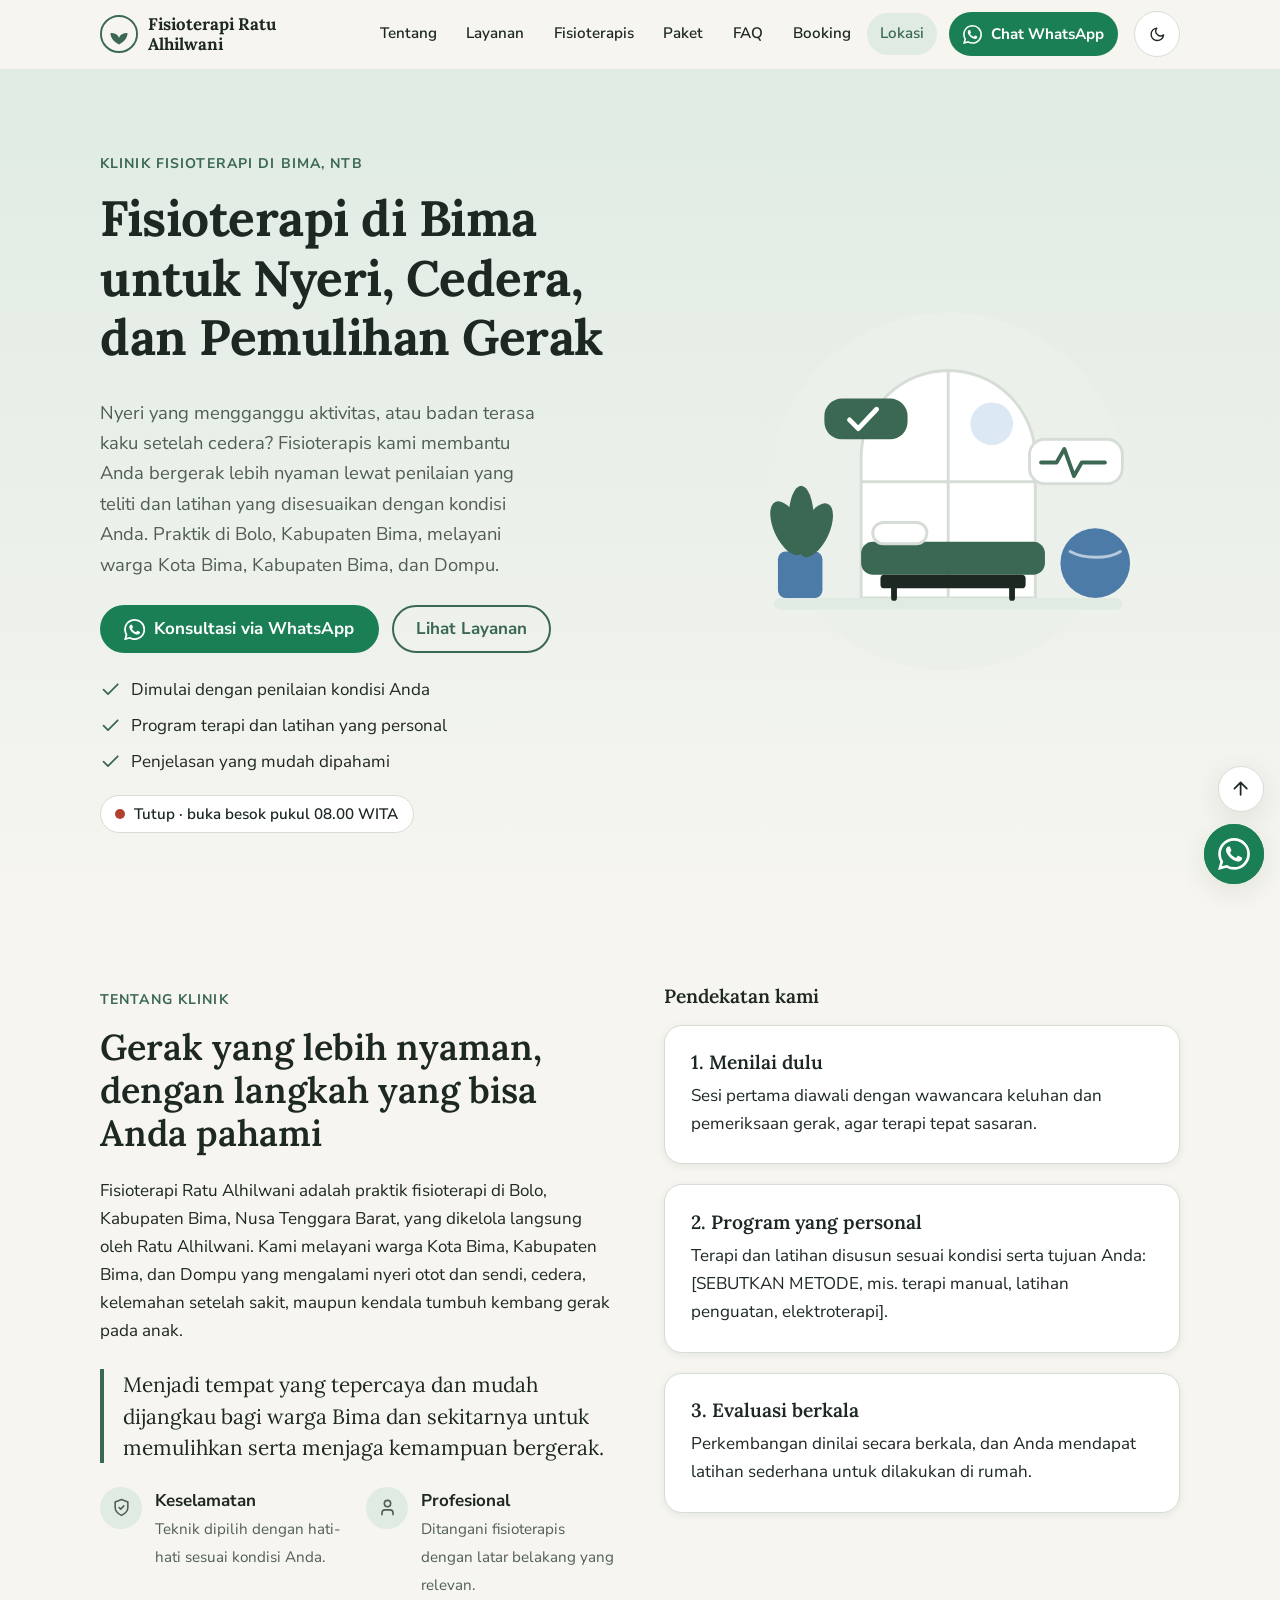
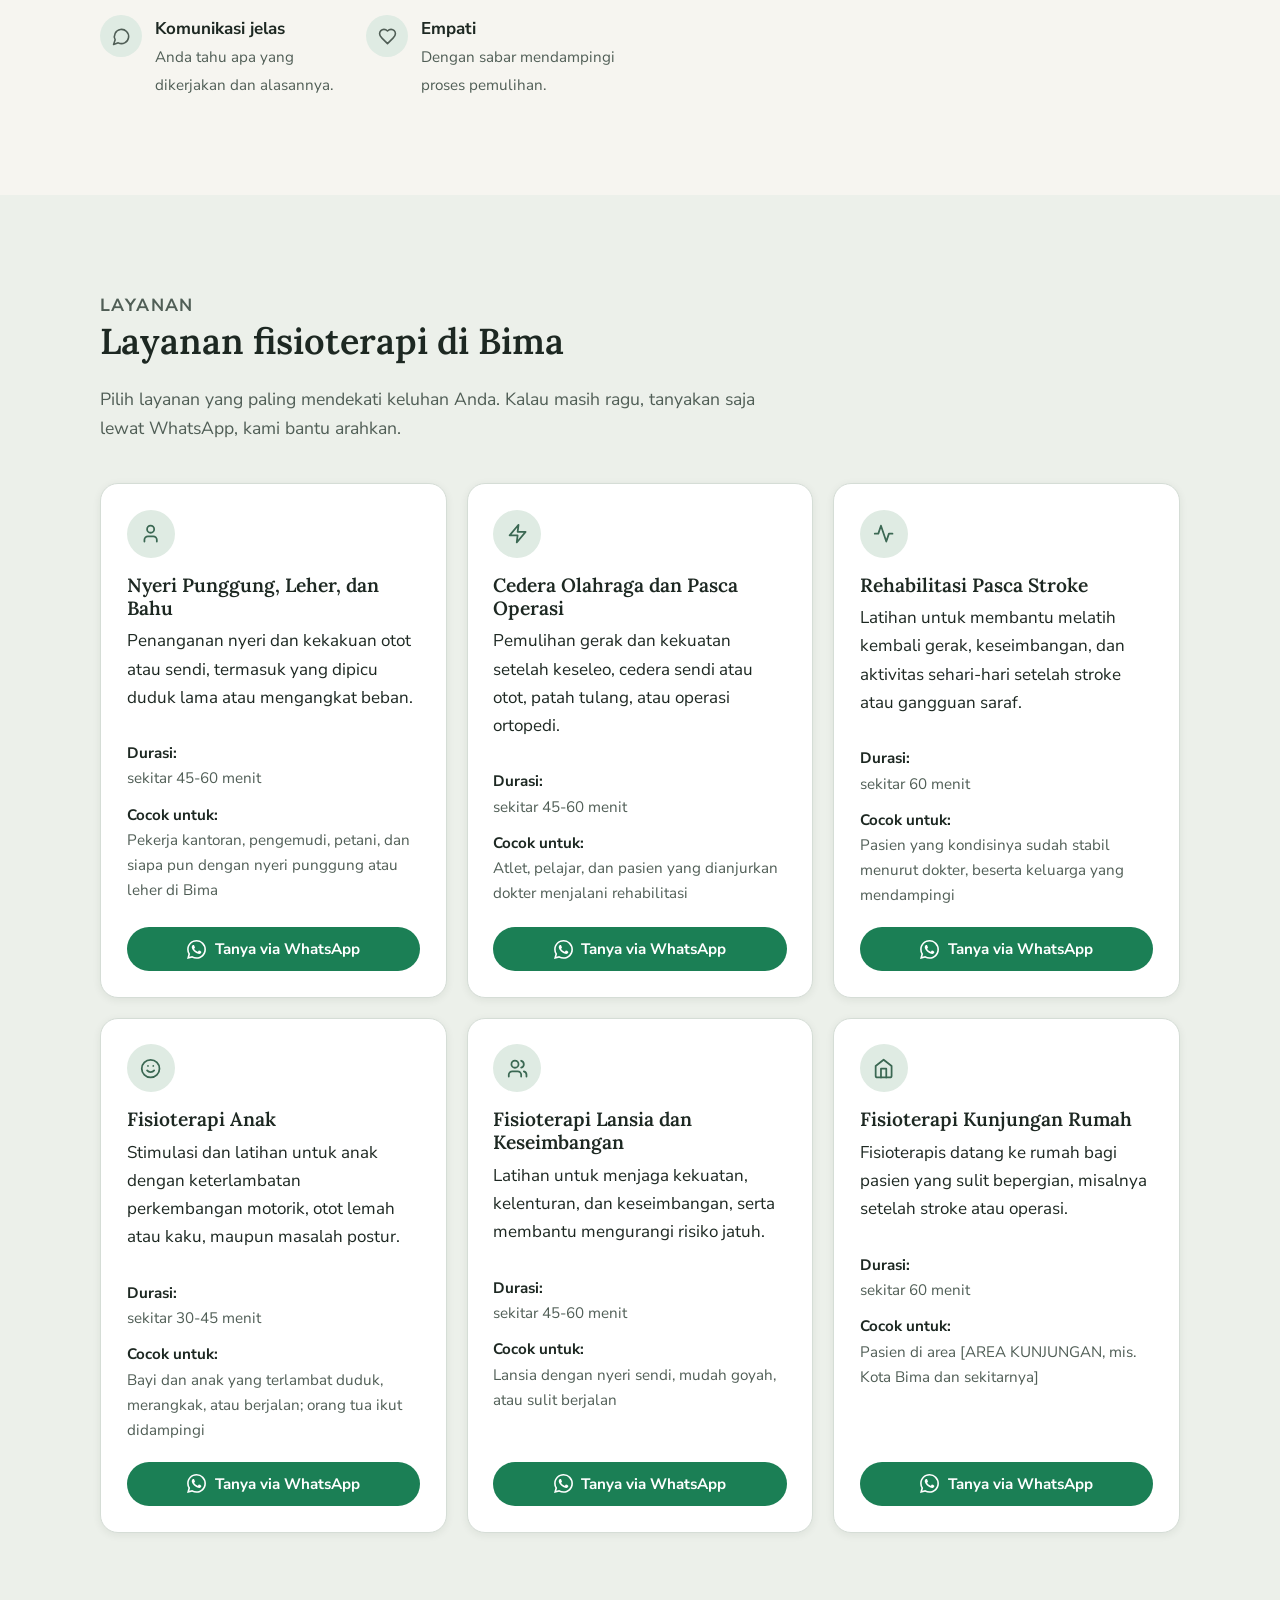
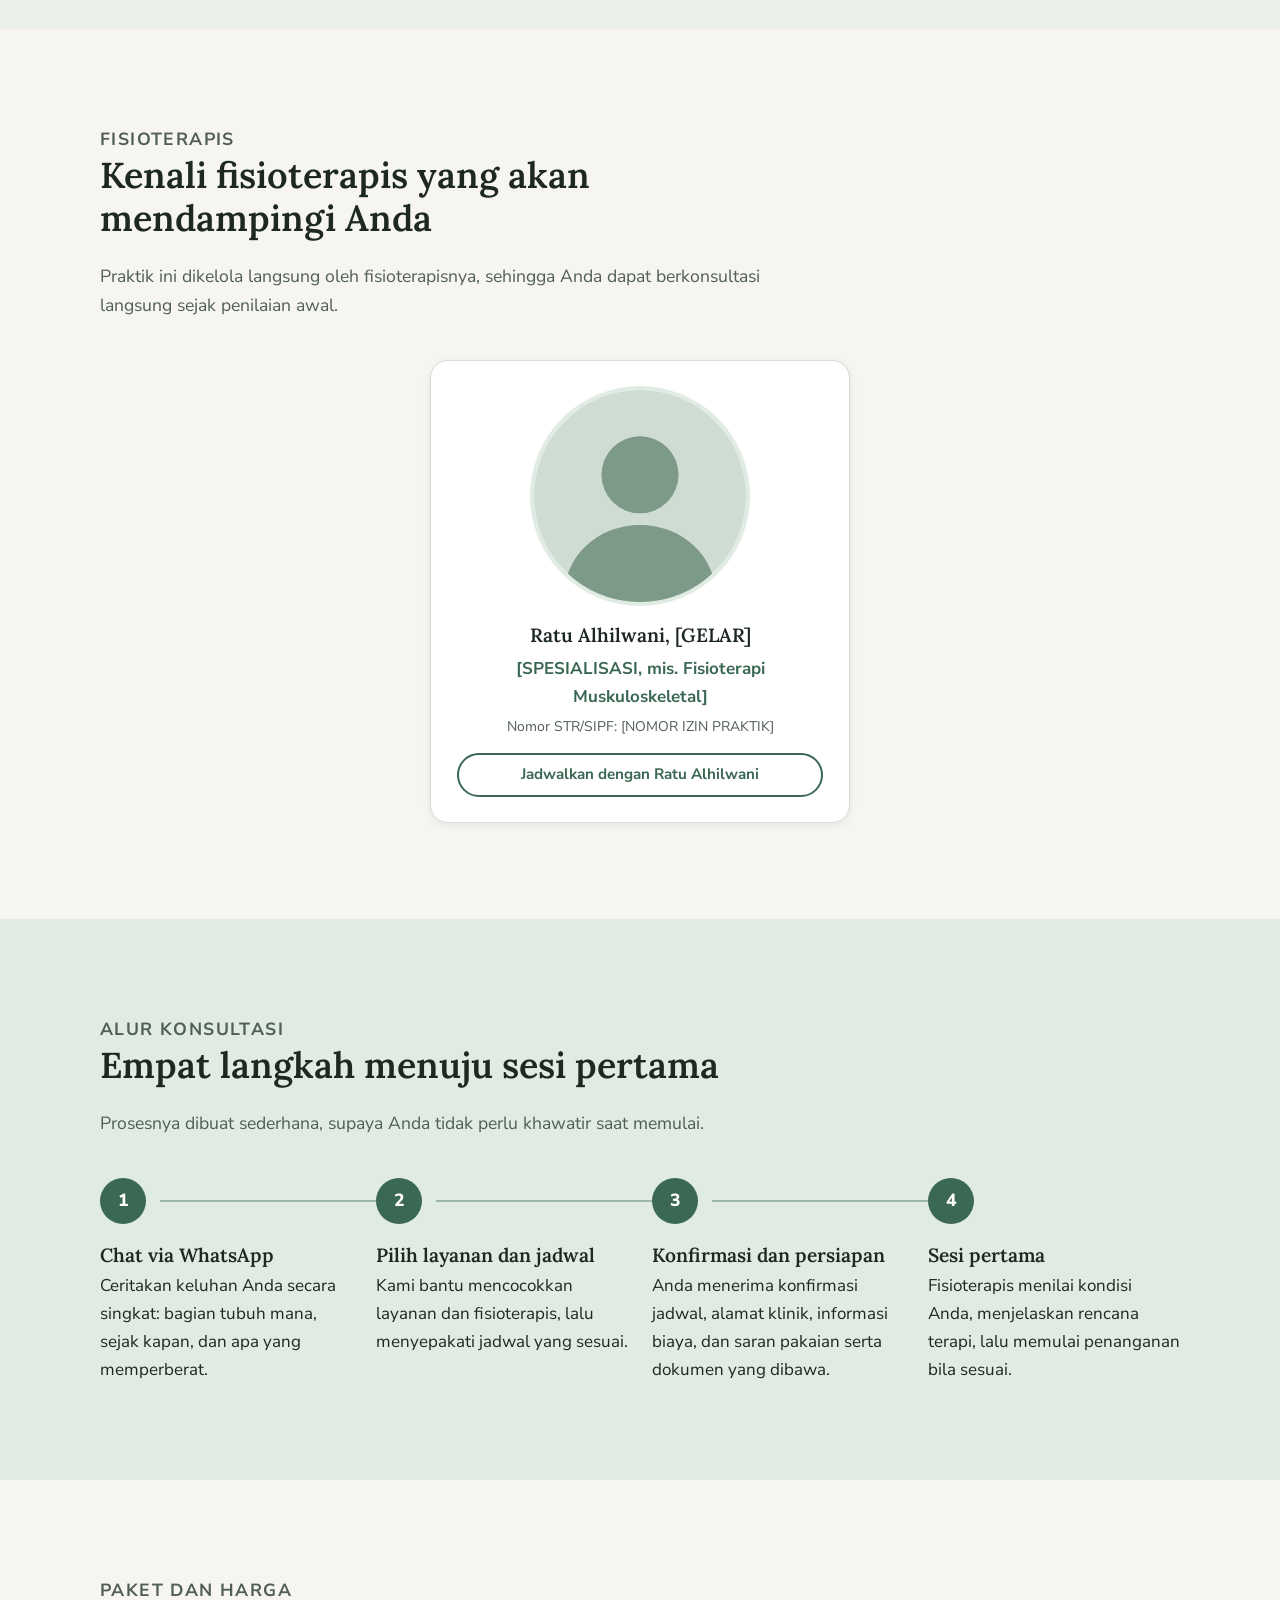
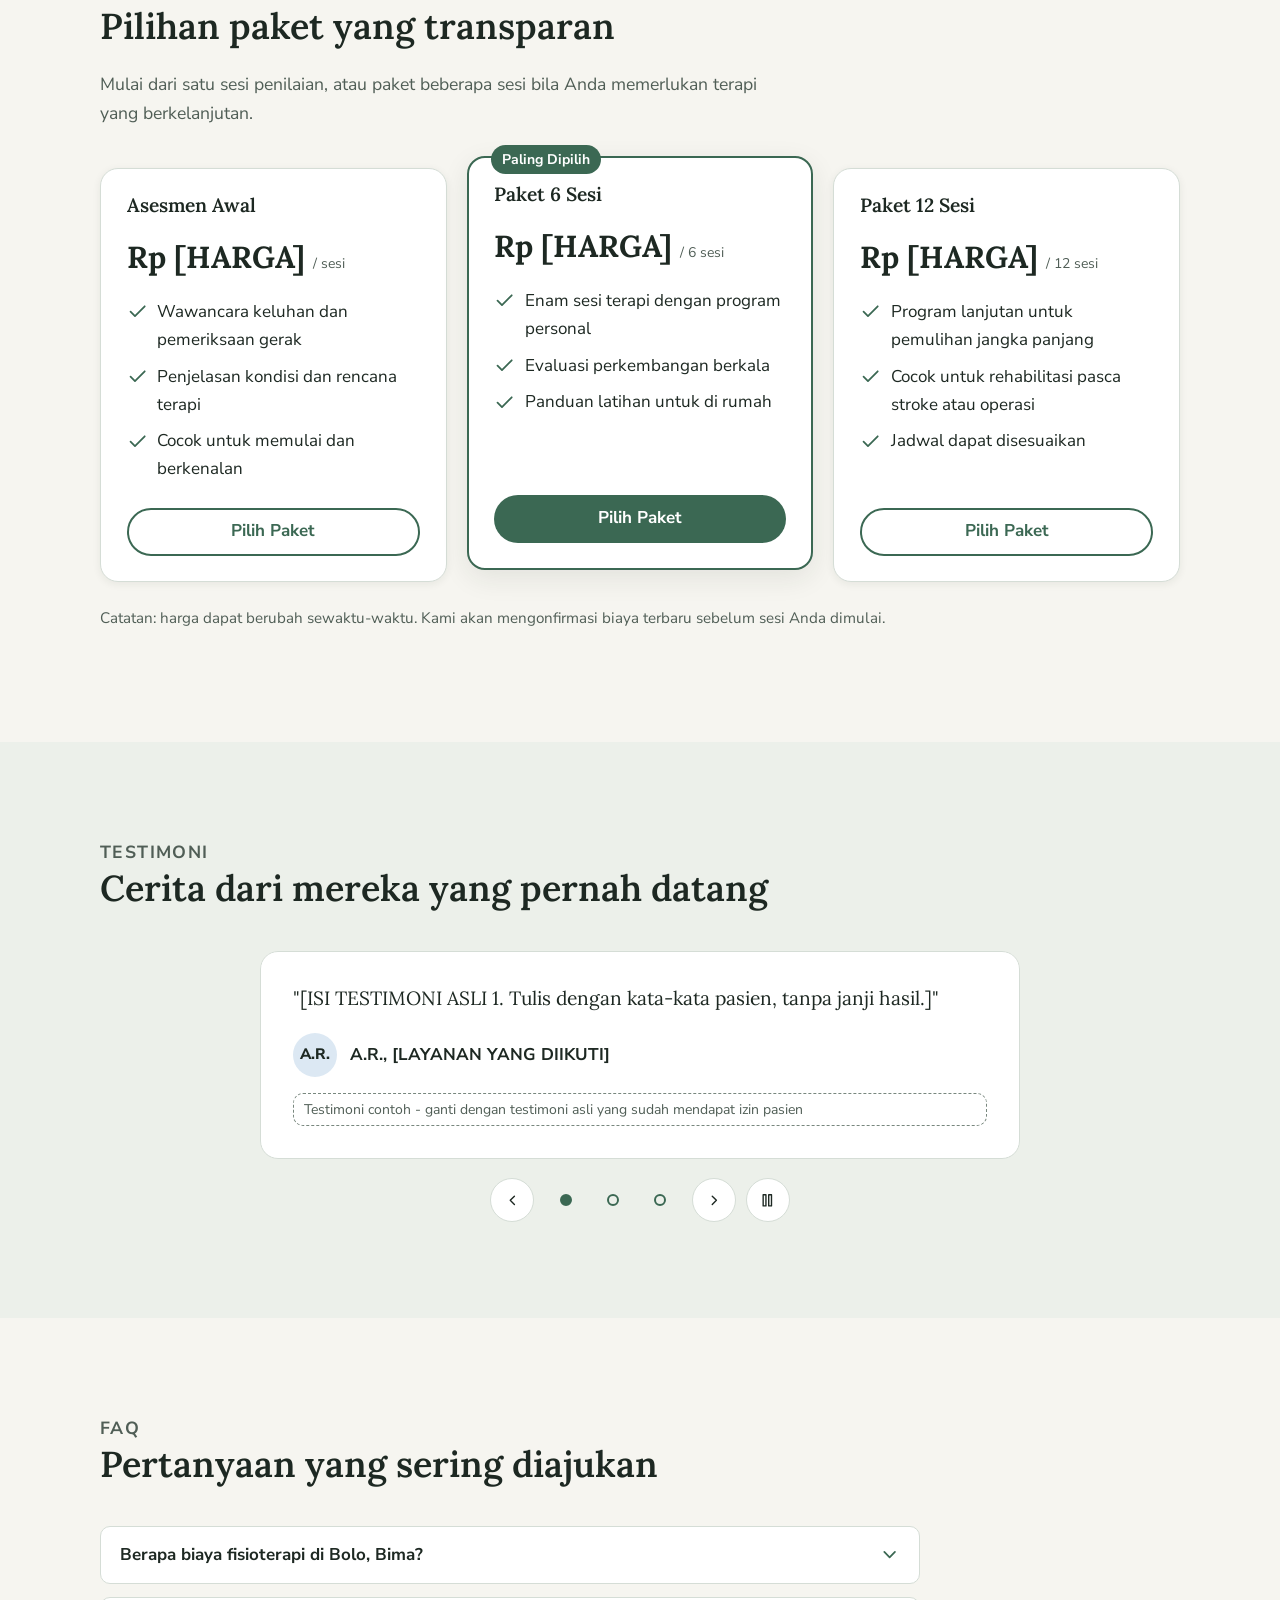
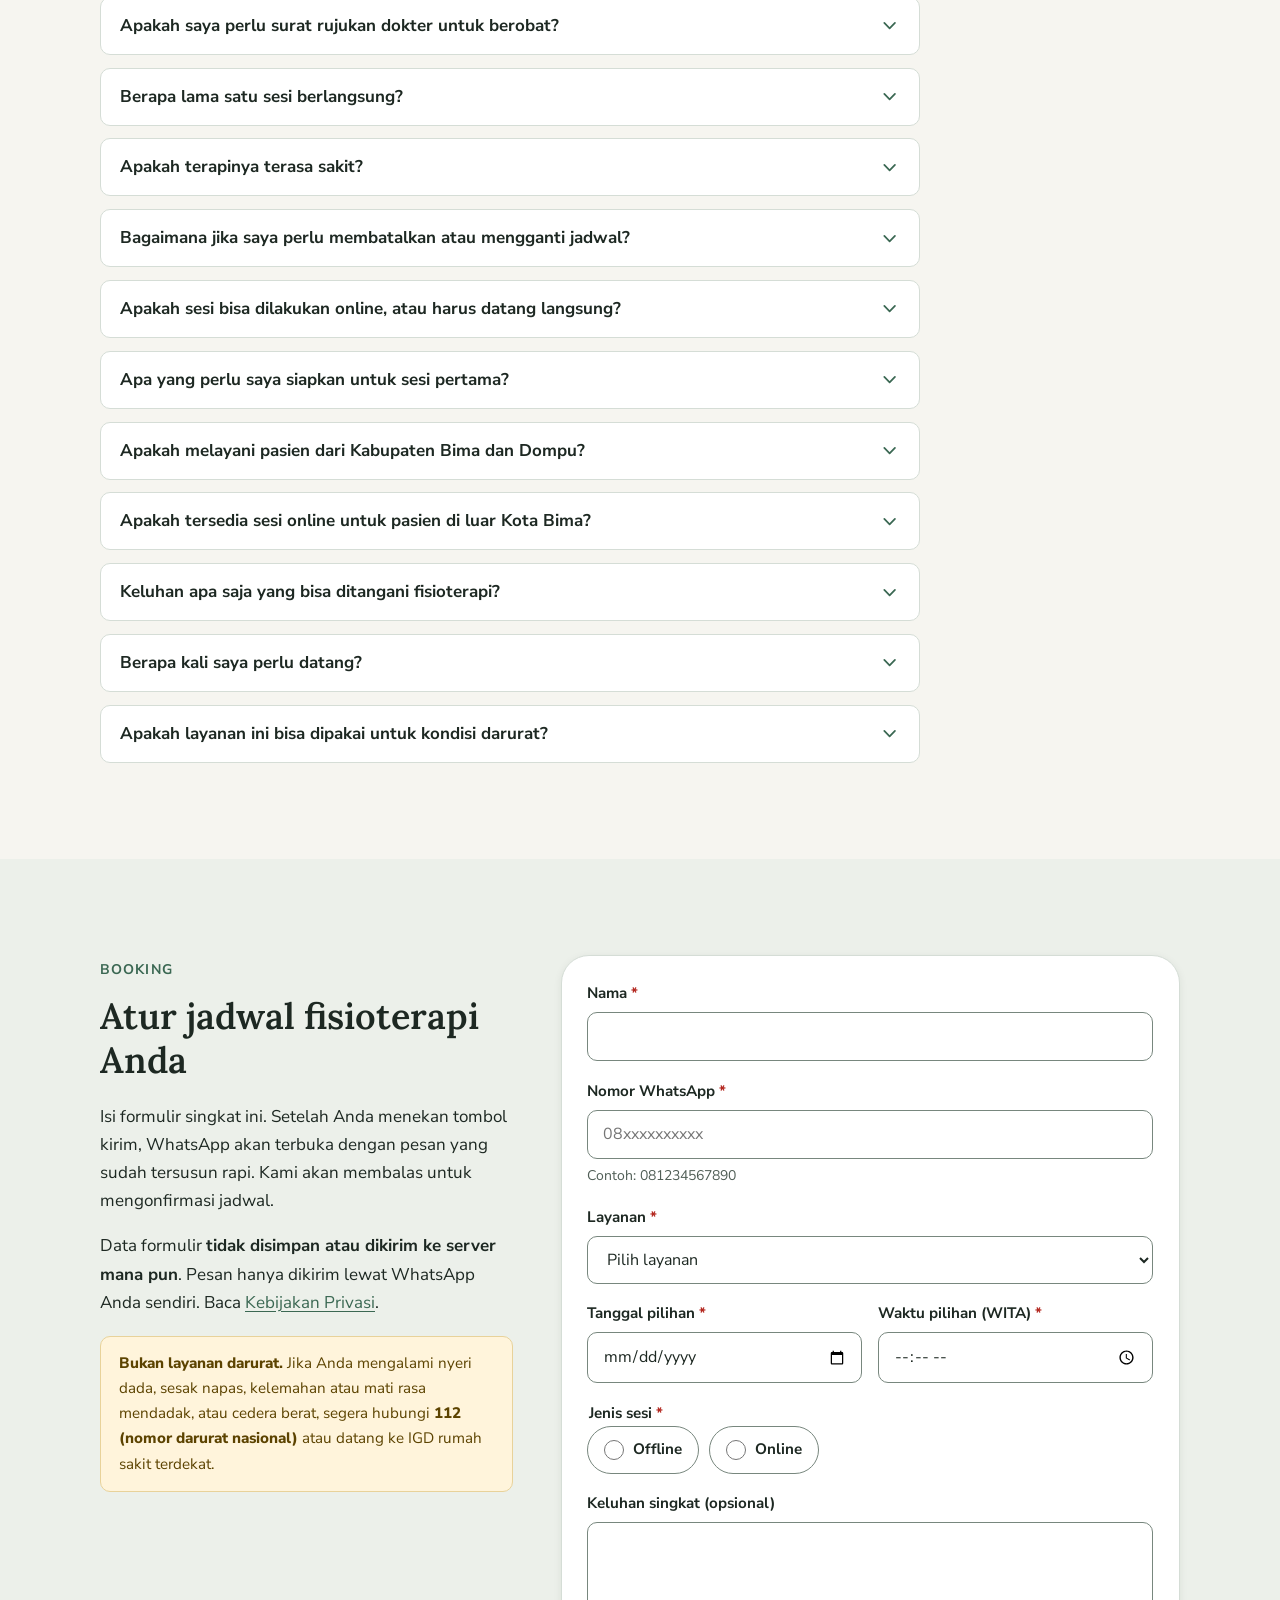
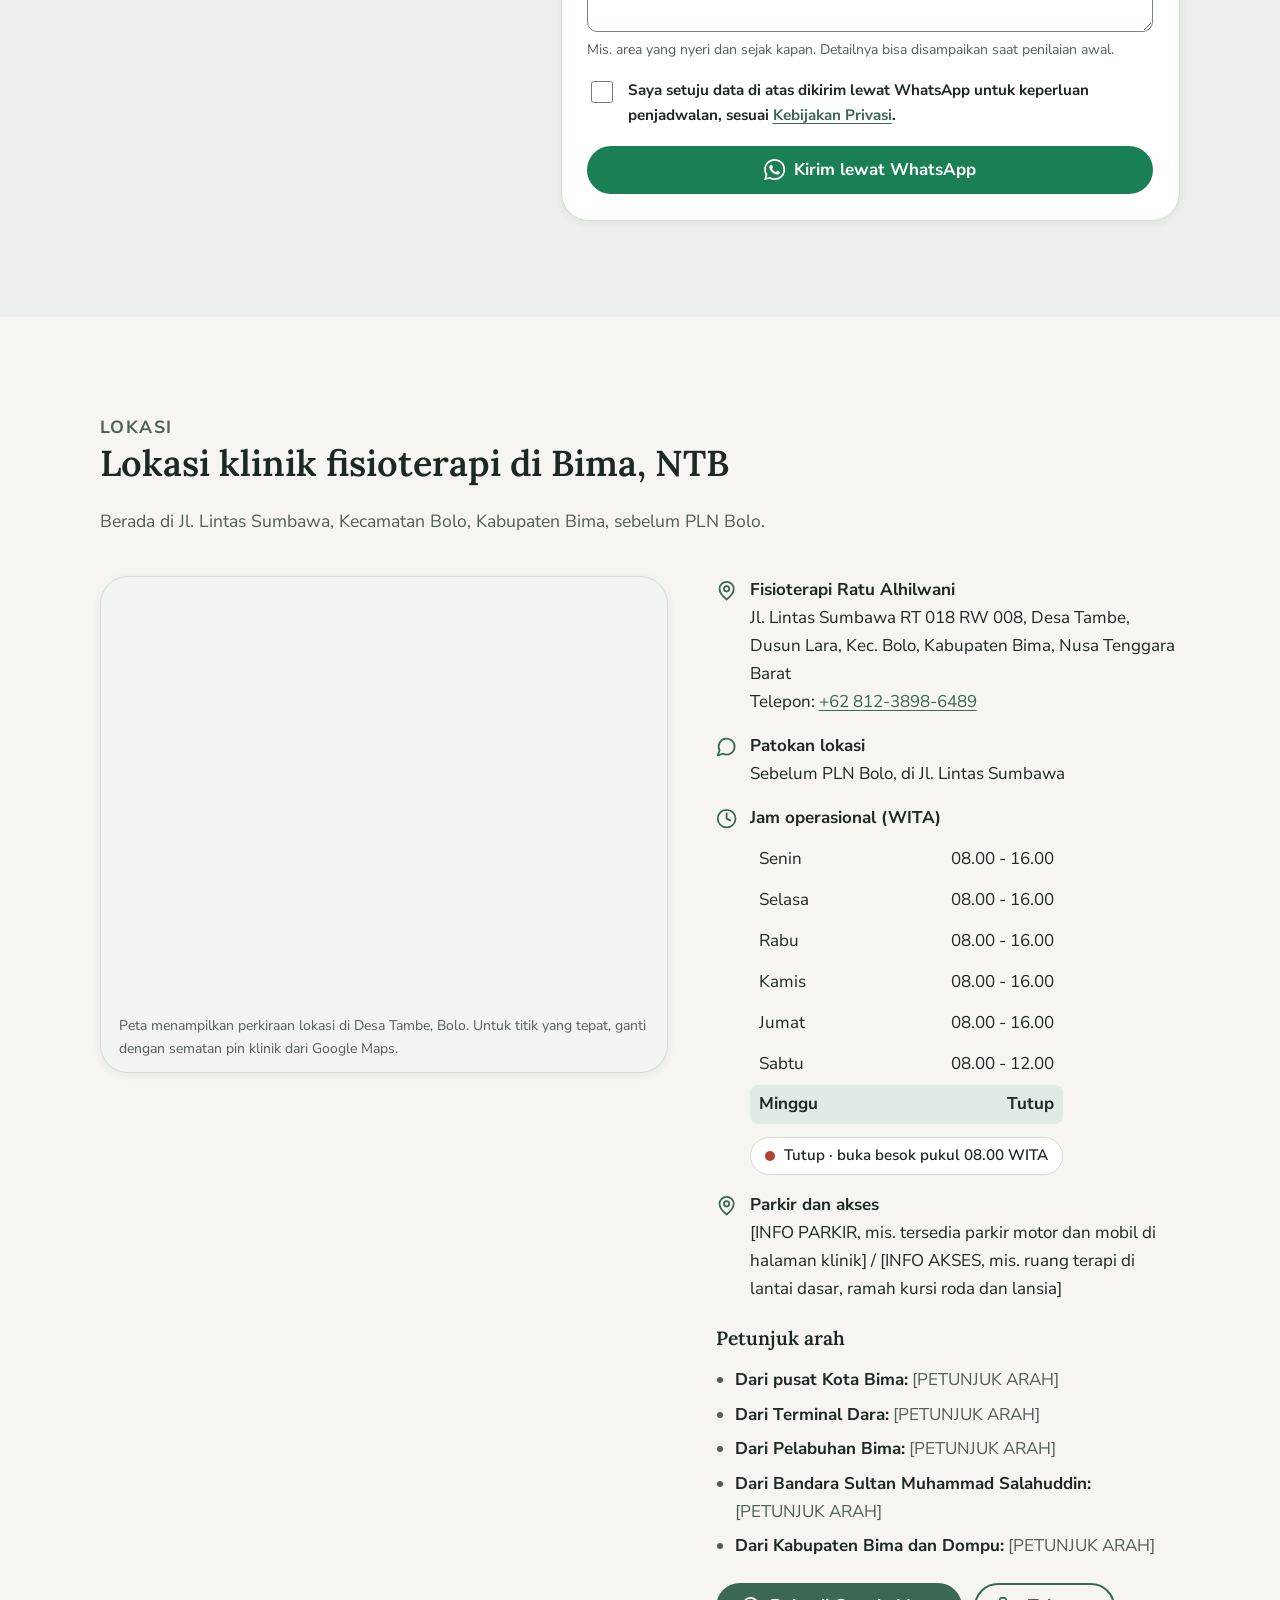
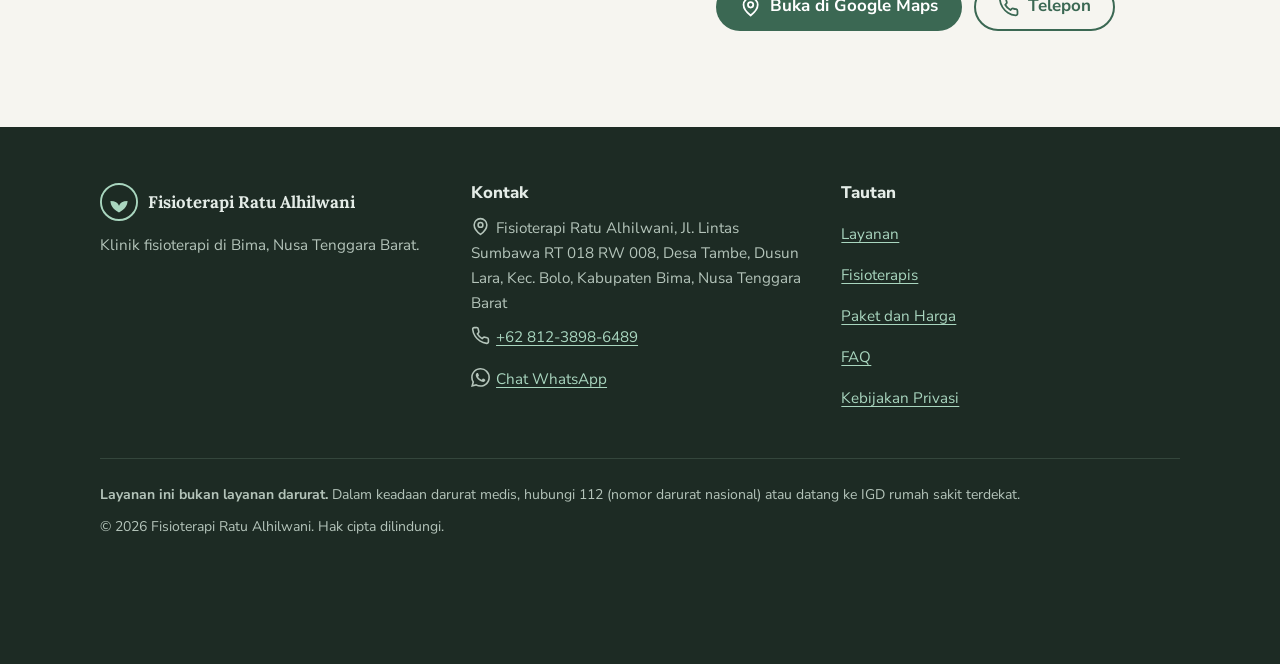
==== commit fdb46420: "feat: isi data klinik Fisioterapi Ratu Alhilwani (Bolo, Kab. Bima) - Nama, telepon/WhatsApp, alamat " ====
--- a/index.html
+++ b/index.html
@@ -18,9 +18,9 @@
   </script>
 
   <!-- ===== SEO ON-PAGE =====
-       GANTI: [NAMA KLINIK], [DOMAIN]. -->
-  <title>Klinik Fisioterapi di Bima, NTB | [NAMA KLINIK]</title>
-  <meta name="description" content="Klinik fisioterapi di Bima, NTB untuk nyeri punggung, leher, sendi, cedera olahraga, pasca stroke, dan anak. Konsultasi dan jadwalkan sesi via WhatsApp.">
+       GANTI: Fisioterapi Ratu Alhilwani, [DOMAIN]. -->
+  <title>Fisioterapi Ratu Alhilwani | Klinik Fisioterapi Bima, NTB</title>
+  <meta name="description" content="Klinik fisioterapi di Bolo, Kabupaten Bima, NTB untuk nyeri punggung, leher, sendi, cedera olahraga, pasca stroke, dan anak. Jadwalkan via WhatsApp.">
   <meta name="robots" content="index, follow, max-image-preview:large">
   <link rel="canonical" href="https://[DOMAIN]/">
   <meta name="geo.region" content="ID-NB">
@@ -31,19 +31,19 @@
   <meta name="theme-color" content="#111714" media="(prefers-color-scheme: dark)">
   <meta name="color-scheme" content="light dark">
 
-  <!-- Open Graph & Twitter Card. GANTI: [DOMAIN], [NAMA KLINIK]. Gambar 1200x630. -->
+  <!-- Open Graph & Twitter Card. GANTI: [DOMAIN], Fisioterapi Ratu Alhilwani. Gambar 1200x630. -->
   <meta property="og:type" content="website">
   <meta property="og:locale" content="id_ID">
-  <meta property="og:site_name" content="[NAMA KLINIK]">
-  <meta property="og:title" content="Klinik Fisioterapi di Bima, NTB | [NAMA KLINIK]">
+  <meta property="og:site_name" content="Fisioterapi Ratu Alhilwani">
+  <meta property="og:title" content="Fisioterapi Ratu Alhilwani | Klinik Fisioterapi Bima, NTB">
   <meta property="og:description" content="Fisioterapi di Bima, NTB untuk nyeri, cedera, dan pemulihan gerak. Konsultasi via WhatsApp.">
   <meta property="og:url" content="https://[DOMAIN]/">
   <meta property="og:image" content="https://[DOMAIN]/assets/og-image-fisioterapi-bima.png">
   <meta property="og:image:width" content="1200">
   <meta property="og:image:height" content="630">
-  <meta property="og:image:alt" content="[NAMA KLINIK], klinik fisioterapi di Bima, NTB">
+  <meta property="og:image:alt" content="Fisioterapi Ratu Alhilwani, klinik fisioterapi di Bima, NTB">
   <meta name="twitter:card" content="summary_large_image">
-  <meta name="twitter:title" content="Klinik Fisioterapi di Bima, NTB | [NAMA KLINIK]">
+  <meta name="twitter:title" content="Fisioterapi Ratu Alhilwani | Klinik Fisioterapi Bima, NTB">
   <meta name="twitter:description" content="Fisioterapi di Bima, NTB. Konsultasi via WhatsApp.">
   <meta name="twitter:image" content="https://[DOMAIN]/assets/og-image-fisioterapi-bima.png">
 
@@ -67,27 +67,19 @@
     "@context": "https://schema.org",
     "@type": "MedicalClinic",
     "@id": "https://[DOMAIN]/#klinik",
-    "name": "[NAMA KLINIK]",
-    "description": "Klinik fisioterapi di Bima, Nusa Tenggara Barat untuk nyeri otot dan sendi, cedera, rehabilitasi pasca stroke, serta fisioterapi anak dan lansia.",
+    "name": "Fisioterapi Ratu Alhilwani",
+    "description": "Klinik fisioterapi di Bolo, Kabupaten Bima, Nusa Tenggara Barat untuk nyeri otot dan sendi, cedera, rehabilitasi pasca stroke, serta fisioterapi anak dan lansia.",
     "medicalSpecialty": "https://schema.org/Physiotherapy",
     "url": "https://[DOMAIN]/",
-    "telephone": "[NOMOR TELEPON]",
-    "email": "[EMAIL]",
+    "telephone": "+62 812-3898-6489",
     "image": "https://[DOMAIN]/assets/og-image-fisioterapi-bima.png",
     "logo": "https://[DOMAIN]/assets/logo.svg",
-    "priceRange": "[RENTANG HARGA, mis. Rp150.000 - Rp500.000]",
     "address": {
       "@type": "PostalAddress",
-      "streetAddress": "[JALAN, NOMOR], Kel. [KELURAHAN], Kec. [KECAMATAN]",
+      "streetAddress": "Jl. Lintas Sumbawa RT 018 RW 008, Desa Tambe, Dusun Lara, Kec. Bolo",
       "addressLocality": "Bima",
       "addressRegion": "Nusa Tenggara Barat",
-      "postalCode": "[KODE POS]",
       "addressCountry": "ID"
-    },
-    "geo": {
-      "@type": "GeoCoordinates",
-      "latitude": "[LATITUDE]",
-      "longitude": "[LONGITUDE]"
     },
     "openingHoursSpecification": [
       {
@@ -108,13 +100,7 @@
       { "@type": "AdministrativeArea", "name": "Kabupaten Bima" },
       { "@type": "AdministrativeArea", "name": "Kabupaten Dompu" }
     ],
-    "sameAs": [
-      "[URL INSTAGRAM]",
-      "[URL FACEBOOK]",
-      "[URL TIKTOK]",
-      "[URL GOOGLE BUSINESS PROFILE]"
-    ],
-    "hasMap": "[URL GOOGLE BUSINESS PROFILE]"
+    "hasMap": "https://www.google.com/maps/search/?api=1&query=Tambe+Bolo+Kabupaten+Bima+Nusa+Tenggara+Barat"
   }
   </script>
 
@@ -126,7 +112,7 @@
     "mainEntity": [
       {
         "@type": "Question",
-        "name": "Berapa biaya fisioterapi di [NAMA KLINIK]?",
+        "name": "Berapa biaya fisioterapi di Bolo, Bima?",
         "acceptedAnswer": { "@type": "Answer", "text": "Biaya bergantung pada jenis layanan dan paket yang dipilih. Anda dapat melihat gambaran harga di bagian Paket dan Harga, atau menanyakannya langsung via WhatsApp. Harga dapat berubah sewaktu-waktu, sehingga kami akan mengonfirmasi biaya sebelum sesi dimulai." }
       },
       {
@@ -182,7 +168,7 @@
       {
         "@type": "Question",
         "name": "Apakah layanan ini bisa dipakai untuk kondisi darurat?",
-        "acceptedAnswer": { "@type": "Answer", "text": "Tidak. Layanan kami bukan layanan darurat. Jika Anda mengalami nyeri dada, sesak napas, kelemahan atau mati rasa mendadak, atau cedera berat, segera hubungi [NOMOR DARURAT/IGD] atau datang ke IGD rumah sakit terdekat." }
+        "acceptedAnswer": { "@type": "Answer", "text": "Tidak. Layanan kami bukan layanan darurat. Jika Anda mengalami nyeri dada, sesak napas, kelemahan atau mati rasa mendadak, atau cedera berat, segera hubungi 112 (nomor darurat nasional) atau datang ke IGD rumah sakit terdekat." }
       }
     ]
   }
@@ -240,13 +226,13 @@
   <!-- ============ 1. HEADER / NAVBAR ============ -->
   <header class="site-header" id="top">
     <div class="container header-inner">
-      <a class="brand" href="#top" aria-label="[NAMA KLINIK] - ke atas halaman">
+      <a class="brand" href="#top" aria-label="Fisioterapi Ratu Alhilwani - ke atas halaman">
         <!-- GANTI logo: ubah SVG ini atau pakai <img src="assets/logo.svg"> -->
         <svg class="brand-mark" viewBox="0 0 40 40" aria-hidden="true" focusable="false">
           <circle cx="20" cy="20" r="19" fill="none" stroke="currentColor" stroke-width="2"/>
           <path d="M20 31c-6-3-9-7.5-9-12 5 0 8 1.8 9 5 1-3.2 4-5 9-5 0 4.5-3 9-9 12z" fill="currentColor"/>
         </svg>
-        <span>[NAMA KLINIK]</span>
+        <span>Fisioterapi Ratu Alhilwani</span>
       </a>
 
       <nav class="nav" id="site-nav" aria-label="Navigasi utama">
@@ -285,7 +271,7 @@
         <div class="hero-copy">
           <p class="eyebrow">Klinik Fisioterapi di Bima, NTB</p>
           <h1 id="hero-title">Fisioterapi di Bima untuk Nyeri, Cedera, dan Pemulihan Gerak</h1>
-          <p class="lead">Nyeri yang mengganggu aktivitas, atau badan terasa kaku setelah cedera? Fisioterapis kami membantu Anda bergerak lebih nyaman lewat penilaian yang teliti dan latihan yang disesuaikan dengan kondisi Anda. Melayani Kota Bima, Kabupaten Bima, dan Dompu.</p>
+          <p class="lead">Nyeri yang mengganggu aktivitas, atau badan terasa kaku setelah cedera? Fisioterapis kami membantu Anda bergerak lebih nyaman lewat penilaian yang teliti dan latihan yang disesuaikan dengan kondisi Anda. Praktik di Bolo, Kabupaten Bima, melayani warga Kota Bima, Kabupaten Bima, dan Dompu.</p>
           <div class="cta-row">
             <a class="btn btn-wa" href="#booking" data-wa-message="Halo {clinic}, saya ingin bertanya tentang layanan fisioterapi.">
               <svg class="icon" aria-hidden="true"><use href="#i-whatsapp"/></svg> Konsultasi via WhatsApp
@@ -338,7 +324,7 @@
         <div class="reveal">
           <p class="eyebrow">Tentang Klinik</p>
           <h2 id="tentang-title">Gerak yang lebih nyaman, dengan langkah yang bisa Anda pahami</h2>
-          <p>[NAMA KLINIK] adalah klinik fisioterapi di Bima, Nusa Tenggara Barat. Kami melayani warga Kota Bima, Kabupaten Bima, dan Dompu yang mengalami nyeri otot dan sendi, cedera, kelemahan setelah sakit, maupun kendala tumbuh kembang gerak pada anak.</p>
+          <p>Fisioterapi Ratu Alhilwani adalah praktik fisioterapi di Bolo, Kabupaten Bima, Nusa Tenggara Barat, yang dikelola langsung oleh Ratu Alhilwani. Kami melayani warga Kota Bima, Kabupaten Bima, dan Dompu yang mengalami nyeri otot dan sendi, cedera, kelemahan setelah sakit, maupun kendala tumbuh kembang gerak pada anak.</p>
           <!-- SESUAIKAN: ganti visi dengan visi klinik yang sebenarnya -->
           <blockquote class="vision">Menjadi tempat yang tepercaya dan mudah dijangkau bagi warga Bima dan sekitarnya untuk memulihkan serta menjaga kemampuan bergerak.</blockquote>
           <ul class="values">
@@ -444,32 +430,18 @@
     <section class="section" id="terapis" aria-labelledby="terapis-title">
       <div class="container">
         <div class="section-head reveal">
-          <p class="eyebrow">Tim Fisioterapis</p>
+          <p class="eyebrow">Fisioterapis</p>
           <h2 id="terapis-title">Kenali fisioterapis yang akan mendampingi Anda</h2>
-          <p>Setiap fisioterapis kami memiliki bidang yang berbeda. Pilih yang paling sesuai, atau biarkan kami membantu mencocokkan.</p>
-        </div>
-        <div class="grid grid-auto">
-          <article class="card therapist reveal" data-therapist-name="[NAMA TERAPIS 1]">
-            <!-- GANTI foto: assets/fisioterapis-nama-bima.webp (WebP, 320x320) -->
-            <img src="assets/terapis-placeholder.svg" alt="Foto [NAMA TERAPIS 1], fisioterapis di [NAMA KLINIK] Bima" width="220" height="220" loading="lazy">
-            <h3>[NAMA TERAPIS 1], [GELAR]</h3>
-            <p class="role">[SPESIALISASI, mis. Fisioterapi Muskuloskeletal dan Olahraga]</p>
+          <p>Praktik ini dikelola langsung oleh fisioterapisnya, sehingga Anda dapat berkonsultasi langsung sejak penilaian awal.</p>
+        </div>
+        <div class="grid grid-single">
+          <article class="card therapist reveal" data-therapist-name="Ratu Alhilwani">
+            <!-- GANTI foto: assets/ratu-alhilwani-fisioterapis-bima.webp (WebP, 320x320) -->
+            <img src="assets/terapis-placeholder.svg" alt="Foto Ratu Alhilwani, fisioterapis di Fisioterapi Ratu Alhilwani, Bolo, Bima" width="220" height="220" loading="lazy">
+            <h3>Ratu Alhilwani, [GELAR]</h3>
+            <p class="role">[SPESIALISASI, mis. Fisioterapi Muskuloskeletal]</p>
             <p class="license">Nomor STR/SIPF: [NOMOR IZIN PRAKTIK]</p>
-            <a class="btn btn-outline btn-sm" href="#booking" data-wa-message="Halo {clinic}, saya ingin menjadwalkan sesi dengan [NAMA TERAPIS 1].">Jadwalkan dengan [NAMA TERAPIS 1]</a>
-          </article>
-          <article class="card therapist reveal" data-therapist-name="[NAMA TERAPIS 2]">
-            <img src="assets/terapis-placeholder.svg" alt="Foto [NAMA TERAPIS 2], fisioterapis di [NAMA KLINIK] Bima" width="220" height="220" loading="lazy">
-            <h3>[NAMA TERAPIS 2], [GELAR]</h3>
-            <p class="role">[SPESIALISASI, mis. Fisioterapi Neurologi dan Geriatri]</p>
-            <p class="license">Nomor STR/SIPF: [NOMOR IZIN PRAKTIK]</p>
-            <a class="btn btn-outline btn-sm" href="#booking" data-wa-message="Halo {clinic}, saya ingin menjadwalkan sesi dengan [NAMA TERAPIS 2].">Jadwalkan dengan [NAMA TERAPIS 2]</a>
-          </article>
-          <article class="card therapist reveal" data-therapist-name="[NAMA TERAPIS 3]">
-            <img src="assets/terapis-placeholder.svg" alt="Foto [NAMA TERAPIS 3], fisioterapis di [NAMA KLINIK] Bima" width="220" height="220" loading="lazy">
-            <h3>[NAMA TERAPIS 3], [GELAR]</h3>
-            <p class="role">[SPESIALISASI, mis. Fisioterapi Pediatri]</p>
-            <p class="license">Nomor STR/SIPF: [NOMOR IZIN PRAKTIK]</p>
-            <a class="btn btn-outline btn-sm" href="#booking" data-wa-message="Halo {clinic}, saya ingin menjadwalkan sesi dengan [NAMA TERAPIS 3].">Jadwalkan dengan [NAMA TERAPIS 3]</a>
+            <a class="btn btn-outline btn-sm" href="#booking" data-wa-message="Halo {clinic}, saya ingin menjadwalkan sesi dengan Ratu Alhilwani.">Jadwalkan dengan Ratu Alhilwani</a>
           </article>
         </div>
       </div>
@@ -592,7 +564,7 @@
         </div>
         <div class="faq-list reveal">
           <details class="faq-item">
-            <summary>Berapa biaya fisioterapi di [NAMA KLINIK]? <svg class="icon" aria-hidden="true"><use href="#i-chevron"/></svg></summary>
+            <summary>Berapa biaya fisioterapi di Bolo, Bima? <svg class="icon" aria-hidden="true"><use href="#i-chevron"/></svg></summary>
             <div class="faq-answer"><p>Biaya bergantung pada jenis layanan dan paket yang dipilih. Anda dapat melihat gambaran harga di bagian Paket dan Harga, atau menanyakannya langsung via WhatsApp. Harga dapat berubah sewaktu-waktu, sehingga kami akan mengonfirmasi biaya sebelum sesi dimulai.</p></div>
           </details>
           <details class="faq-item">
@@ -637,7 +609,7 @@
           </details>
           <details class="faq-item">
             <summary>Apakah layanan ini bisa dipakai untuk kondisi darurat? <svg class="icon" aria-hidden="true"><use href="#i-chevron"/></svg></summary>
-            <div class="faq-answer"><p>Tidak. Layanan kami bukan layanan darurat. Jika Anda mengalami nyeri dada, sesak napas, kelemahan atau mati rasa mendadak, atau cedera berat, segera hubungi [NOMOR DARURAT/IGD] atau datang ke IGD rumah sakit terdekat.</p></div>
+            <div class="faq-answer"><p>Tidak. Layanan kami bukan layanan darurat. Jika Anda mengalami nyeri dada, sesak napas, kelemahan atau mati rasa mendadak, atau cedera berat, segera hubungi 112 (nomor darurat nasional) atau datang ke IGD rumah sakit terdekat.</p></div>
           </details>
         </div>
       </div>
@@ -652,7 +624,7 @@
           <p>Isi formulir singkat ini. Setelah Anda menekan tombol kirim, WhatsApp akan terbuka dengan pesan yang sudah tersusun rapi. Kami akan membalas untuk mengonfirmasi jadwal.</p>
           <p>Data formulir <strong>tidak disimpan atau dikirim ke server mana pun</strong>. Pesan hanya dikirim lewat WhatsApp Anda sendiri. Baca <a href="privacy.html">Kebijakan Privasi</a>.</p>
           <div class="notice" role="note">
-            <strong>Bukan layanan darurat.</strong> Jika Anda mengalami nyeri dada, sesak napas, kelemahan atau mati rasa mendadak, atau cedera berat, segera hubungi <strong>[NOMOR DARURAT/IGD]</strong> atau datang ke IGD rumah sakit terdekat.
+            <strong>Bukan layanan darurat.</strong> Jika Anda mengalami nyeri dada, sesak napas, kelemahan atau mati rasa mendadak, atau cedera berat, segera hubungi <strong>112 (nomor darurat nasional)</strong> atau datang ke IGD rumah sakit terdekat.
           </div>
         </div>
 
@@ -668,8 +640,7 @@
             <span class="hint" id="h-wa">Contoh: 081234567890</span>
             <p class="field-error" id="e-wa"></p>
           </div>
-          <div class="field-row">
-            <div class="field">
+          <div class="field">
               <label for="f-service">Layanan <span class="req" aria-hidden="true">*</span></label>
               <select id="f-service" name="service" required aria-describedby="e-service" data-fill="service">
                 <option value="">Pilih layanan</option>
@@ -677,13 +648,6 @@
               </select>
               <p class="field-error" id="e-service"></p>
             </div>
-            <div class="field">
-              <label for="f-therapist">Fisioterapis pilihan</label>
-              <select id="f-therapist" name="therapist" data-fill="therapist">
-                <option value="Siapa saja yang tersedia">Siapa saja yang tersedia</option>
-              </select>
-            </div>
-          </div>
           <div class="field-row">
             <div class="field">
               <label for="f-date">Tanggal pilihan <span class="req" aria-hidden="true">*</span></label>
@@ -729,25 +693,25 @@
         <div class="section-head reveal">
           <p class="eyebrow">Lokasi</p>
           <h2 id="lokasi-title">Lokasi klinik fisioterapi di Bima, NTB</h2>
-          <p>Mudah dijangkau dari Kota Bima, Kabupaten Bima, dan Dompu.</p>
+          <p>Berada di Jl. Lintas Sumbawa, Kecamatan Bolo, Kabupaten Bima, sebelum PLN Bolo.</p>
         </div>
         <div class="location-grid">
           <div class="reveal">
             <div class="map-wrap">
               <!-- GANTI src: Google Maps > Bagikan > Sematkan peta > salin URL di dalam src="..." -->
-              <iframe title="Peta lokasi [NAMA KLINIK] di Bima" src="https://www.google.com/maps?q=Kota+Bima,+Nusa+Tenggara+Barat&amp;output=embed" loading="lazy" referrerpolicy="no-referrer-when-downgrade" allowfullscreen></iframe>
-              <p class="map-caption">Peta sementara menampilkan Kota Bima. Ganti dengan lokasi klinik yang tepat.</p>
+              <iframe title="Peta lokasi Fisioterapi Ratu Alhilwani di Bima" src="https://www.google.com/maps?q=Tambe,+Bolo,+Kabupaten+Bima,+Nusa+Tenggara+Barat&amp;output=embed" loading="lazy" referrerpolicy="no-referrer-when-downgrade" allowfullscreen></iframe>
+              <p class="map-caption">Peta menampilkan perkiraan lokasi di Desa Tambe, Bolo. Untuk titik yang tepat, ganti dengan sematan pin klinik dari Google Maps.</p>
             </div>
           </div>
           <div class="reveal">
             <ul class="info-list">
               <li>
                 <svg class="icon" aria-hidden="true"><use href="#i-pin"/></svg>
-                <address><strong>[NAMA KLINIK]</strong><br>[JALAN, NOMOR], Kel. [KELURAHAN], Kec. [KECAMATAN], [KOTA BIMA / KABUPATEN BIMA], Nusa Tenggara Barat [KODE POS]<br>Telepon: <a href="#" data-tel-link><span data-config-text="phone">[NOMOR TELEPON]</span></a></address>
+                <address><strong>Fisioterapi Ratu Alhilwani</strong><br>Jl. Lintas Sumbawa RT 018 RW 008, Desa Tambe, Dusun Lara, Kec. Bolo, Kabupaten Bima, Nusa Tenggara Barat<br>Telepon: <a href="#" data-tel-link><span data-config-text="phone">+62 812-3898-6489</span></a></address>
               </li>
               <li>
                 <svg class="icon" aria-hidden="true"><use href="#i-chat"/></svg>
-                <div><strong>Patokan lokasi</strong><br>[PATOKAN LOKASI, mis. dekat masjid / pasar / kantor yang dikenal warga]</div>
+                <div><strong>Patokan lokasi</strong><br>Sebelum PLN Bolo, di Jl. Lintas Sumbawa</div>
               </li>
               <li>
                 <svg class="icon" aria-hidden="true"><use href="#i-clock"/></svg>
@@ -795,28 +759,21 @@
     <div class="container">
       <div class="footer-grid">
         <div>
-          <a class="brand" href="#top" aria-label="[NAMA KLINIK] - ke atas halaman">
+          <a class="brand" href="#top" aria-label="Fisioterapi Ratu Alhilwani - ke atas halaman">
             <svg class="brand-mark" viewBox="0 0 40 40" aria-hidden="true" focusable="false">
               <circle cx="20" cy="20" r="19" fill="none" stroke="currentColor" stroke-width="2"/>
               <path d="M20 31c-6-3-9-7.5-9-12 5 0 8 1.8 9 5 1-3.2 4-5 9-5 0 4.5-3 9-9 12z" fill="currentColor"/>
             </svg>
-            <span>[NAMA KLINIK]</span>
+            <span>Fisioterapi Ratu Alhilwani</span>
           </a>
           <p>Klinik fisioterapi di Bima, Nusa Tenggara Barat.</p>
-          <div class="socials">
-            <!-- GANTI href dengan akun media sosial asli -->
-            <a href="[URL INSTAGRAM]" target="_blank" rel="noopener noreferrer" aria-label="Instagram [NAMA KLINIK]"><svg class="icon" aria-hidden="true"><use href="#i-instagram"/></svg></a>
-            <a href="[URL FACEBOOK]" target="_blank" rel="noopener noreferrer" aria-label="Facebook [NAMA KLINIK]"><svg class="icon" aria-hidden="true"><use href="#i-facebook"/></svg></a>
-            <a href="[URL TIKTOK]" target="_blank" rel="noopener noreferrer" aria-label="TikTok [NAMA KLINIK]"><svg class="icon" aria-hidden="true"><use href="#i-tiktok"/></svg></a>
-          </div>
         </div>
         <div>
           <h2>Kontak</h2>
           <address>
             <ul class="footer-links">
-              <li><svg class="icon" aria-hidden="true"><use href="#i-pin"/></svg>[NAMA KLINIK], [JALAN, NOMOR], Kel. [KELURAHAN], Kec. [KECAMATAN], [KOTA BIMA / KABUPATEN BIMA], Nusa Tenggara Barat [KODE POS]</li>
-              <li><svg class="icon" aria-hidden="true"><use href="#i-phone"/></svg><a href="#" data-tel-link><span data-config-text="phone">[NOMOR TELEPON]</span></a></li>
-              <li><svg class="icon" aria-hidden="true"><use href="#i-mail"/></svg><a href="#" data-mail-link><span data-config-text="email">[EMAIL]</span></a></li>
+              <li><svg class="icon" aria-hidden="true"><use href="#i-pin"/></svg>Fisioterapi Ratu Alhilwani, Jl. Lintas Sumbawa RT 018 RW 008, Desa Tambe, Dusun Lara, Kec. Bolo, Kabupaten Bima, Nusa Tenggara Barat</li>
+              <li><svg class="icon" aria-hidden="true"><use href="#i-phone"/></svg><a href="#" data-tel-link><span data-config-text="phone">+62 812-3898-6489</span></a></li>
               <li><svg class="icon" aria-hidden="true"><use href="#i-whatsapp"/></svg><a href="#booking" data-wa-message="Halo {clinic}, saya ingin bertanya tentang layanan fisioterapi.">Chat WhatsApp</a></li>
             </ul>
           </address>
@@ -833,8 +790,8 @@
         </div>
       </div>
       <div class="footer-bottom">
-        <p><strong>Layanan ini bukan layanan darurat.</strong> Dalam keadaan darurat medis, hubungi [NOMOR DARURAT/IGD] atau datang ke IGD rumah sakit terdekat.</p>
-        <p>&copy; <span data-year>2026</span> [NAMA KLINIK]. Hak cipta dilindungi.</p>
+        <p><strong>Layanan ini bukan layanan darurat.</strong> Dalam keadaan darurat medis, hubungi 112 (nomor darurat nasional) atau datang ke IGD rumah sakit terdekat.</p>
+        <p>&copy; <span data-year>2026</span> Fisioterapi Ratu Alhilwani. Hak cipta dilindungi.</p>
       </div>
     </div>
   </footer>
--- a/css/style.css
+++ b/css/style.css
@@ -566,3 +566,4 @@
 .form.card, .map-wrap { border-radius: 28px; }
 @media (min-width: 900px) { .package.featured { translate: 0 -12px; } }
 [data-theme="dark"] .therapist img { filter: brightness(0.82); }
+.grid-single { grid-template-columns: minmax(0, 420px); justify-content: center; }
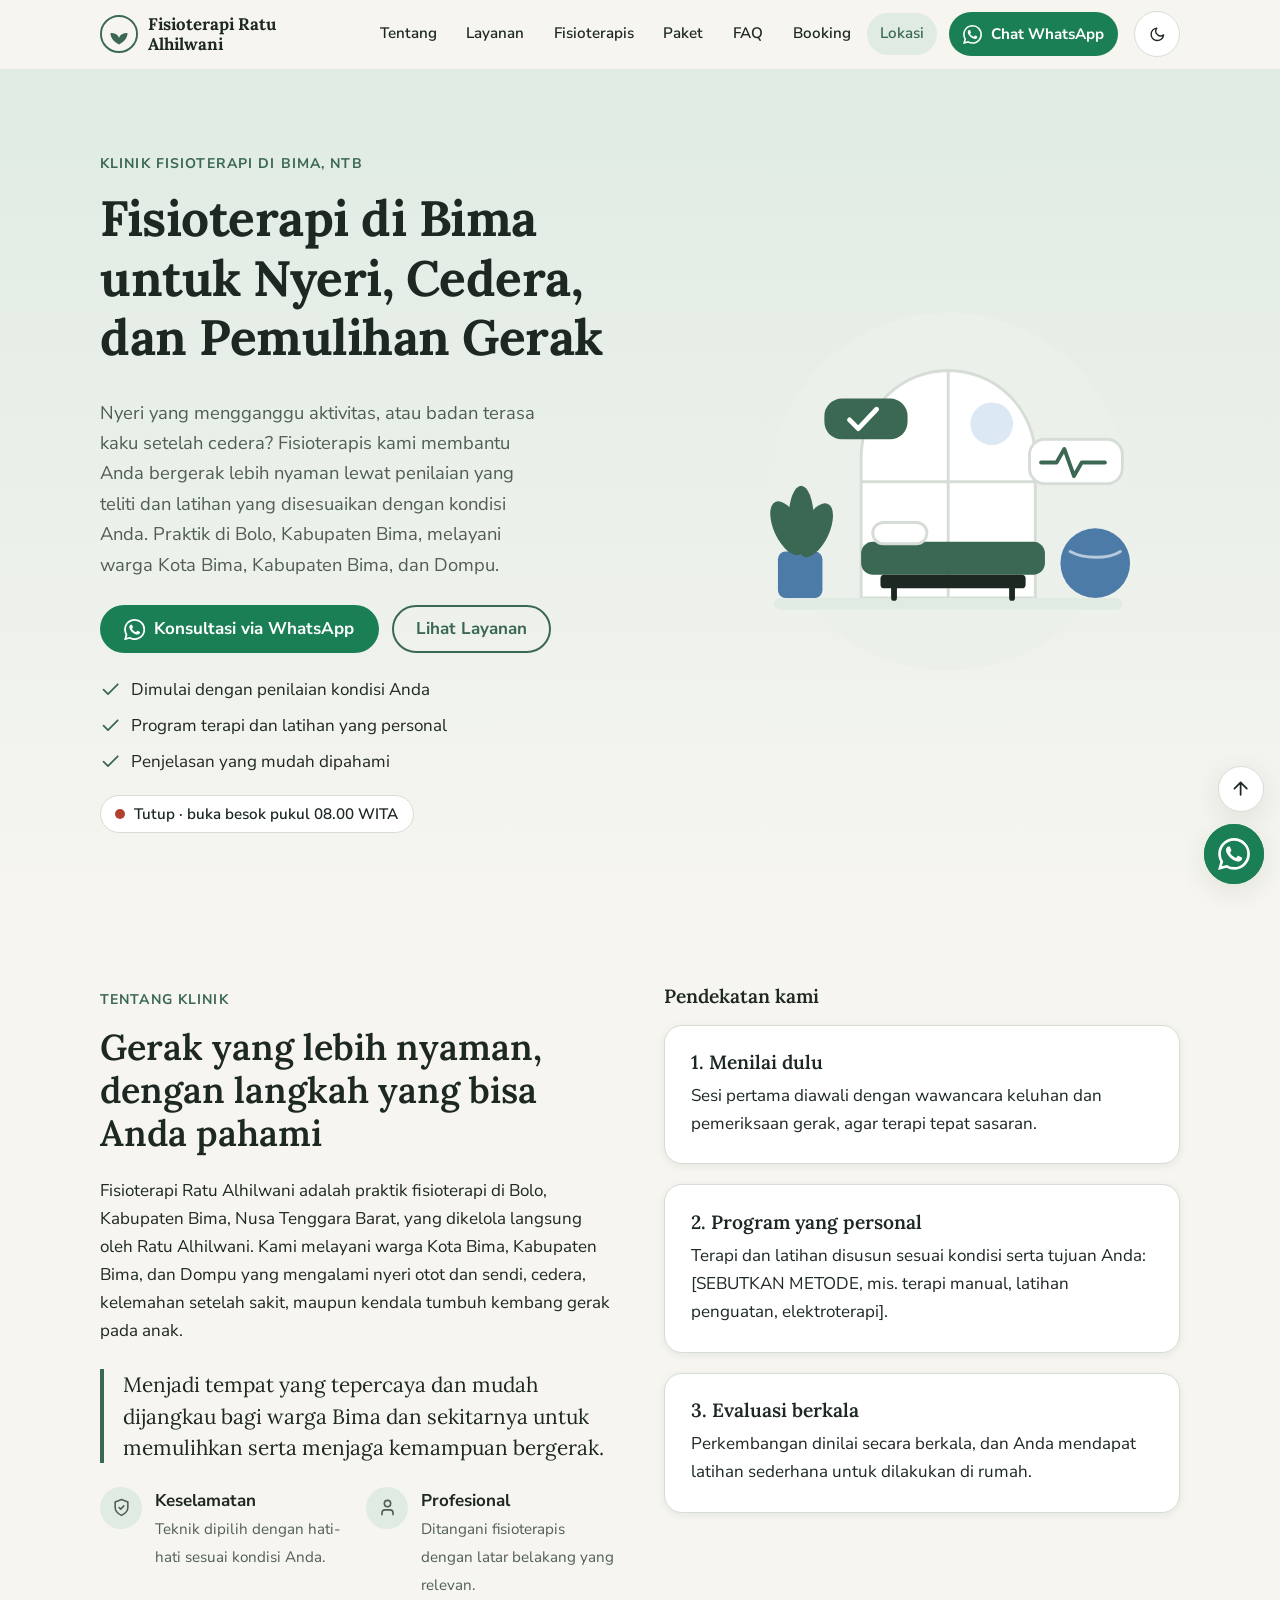
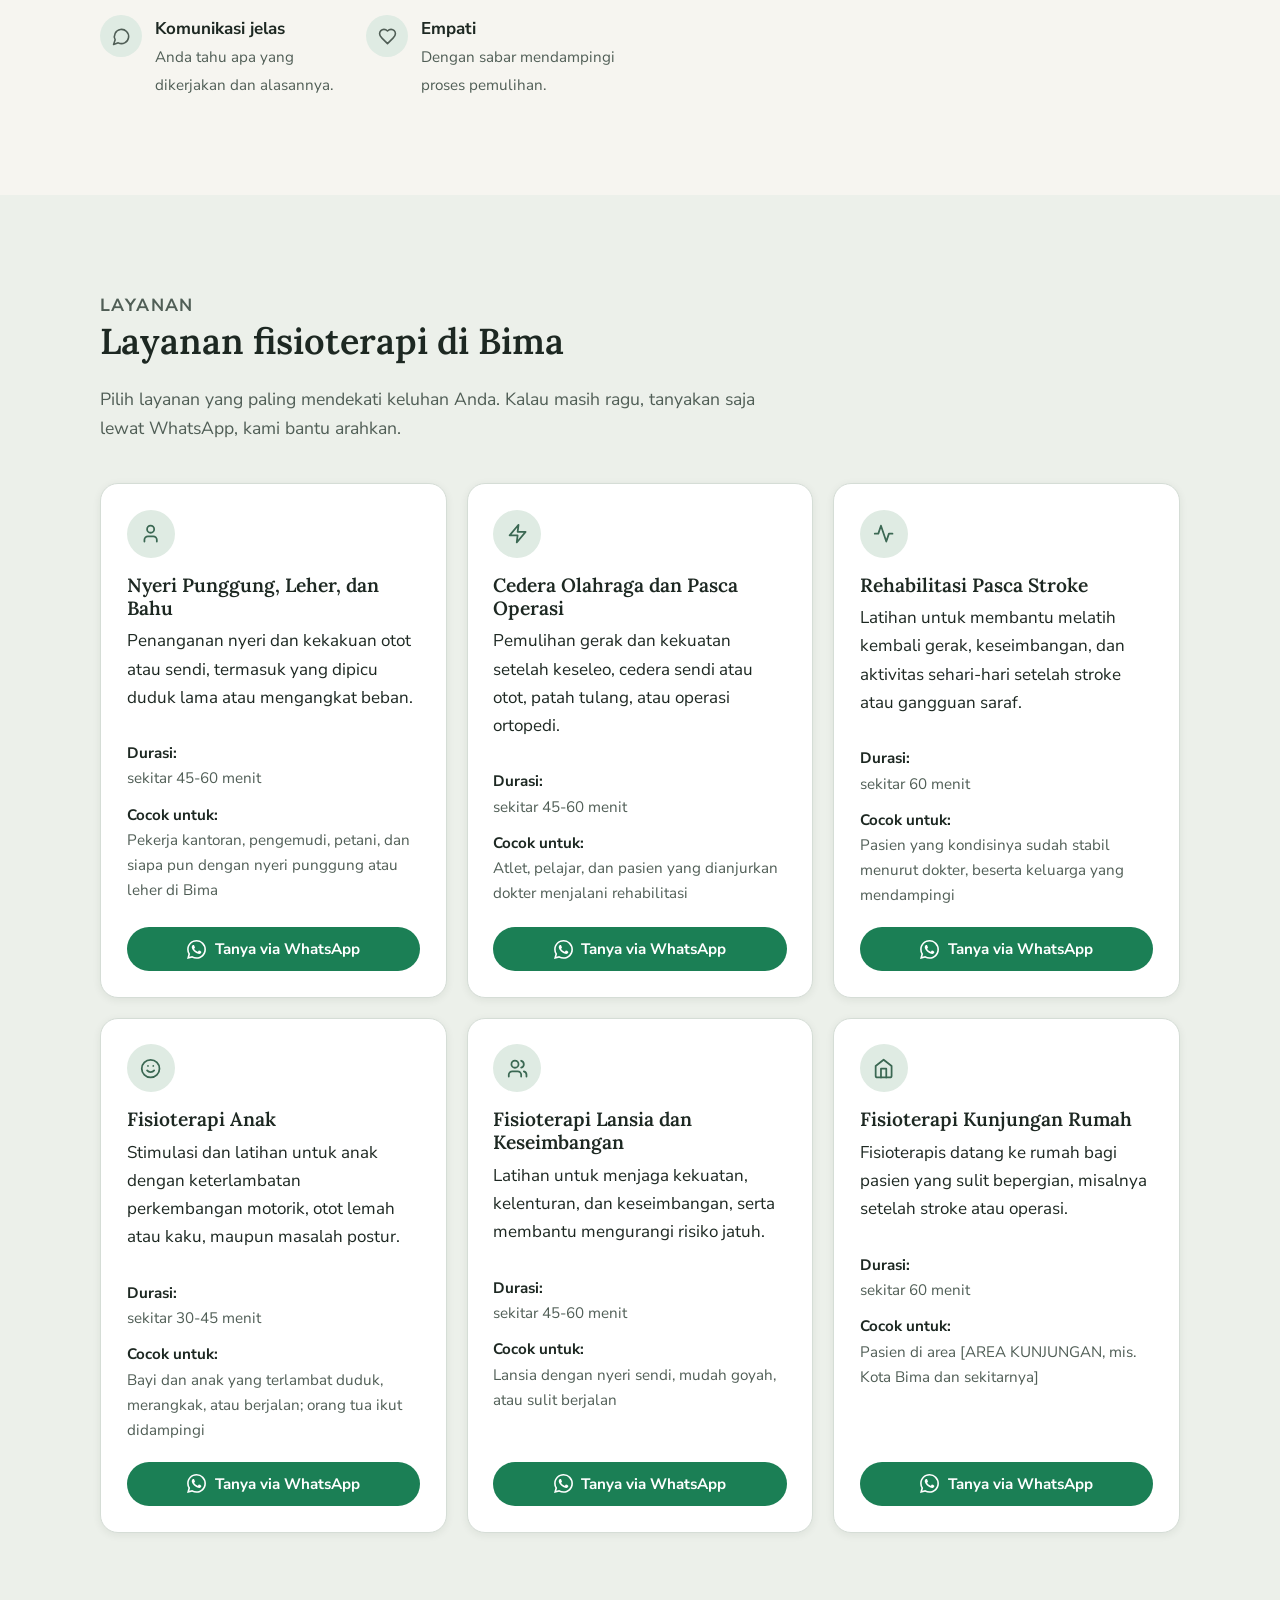
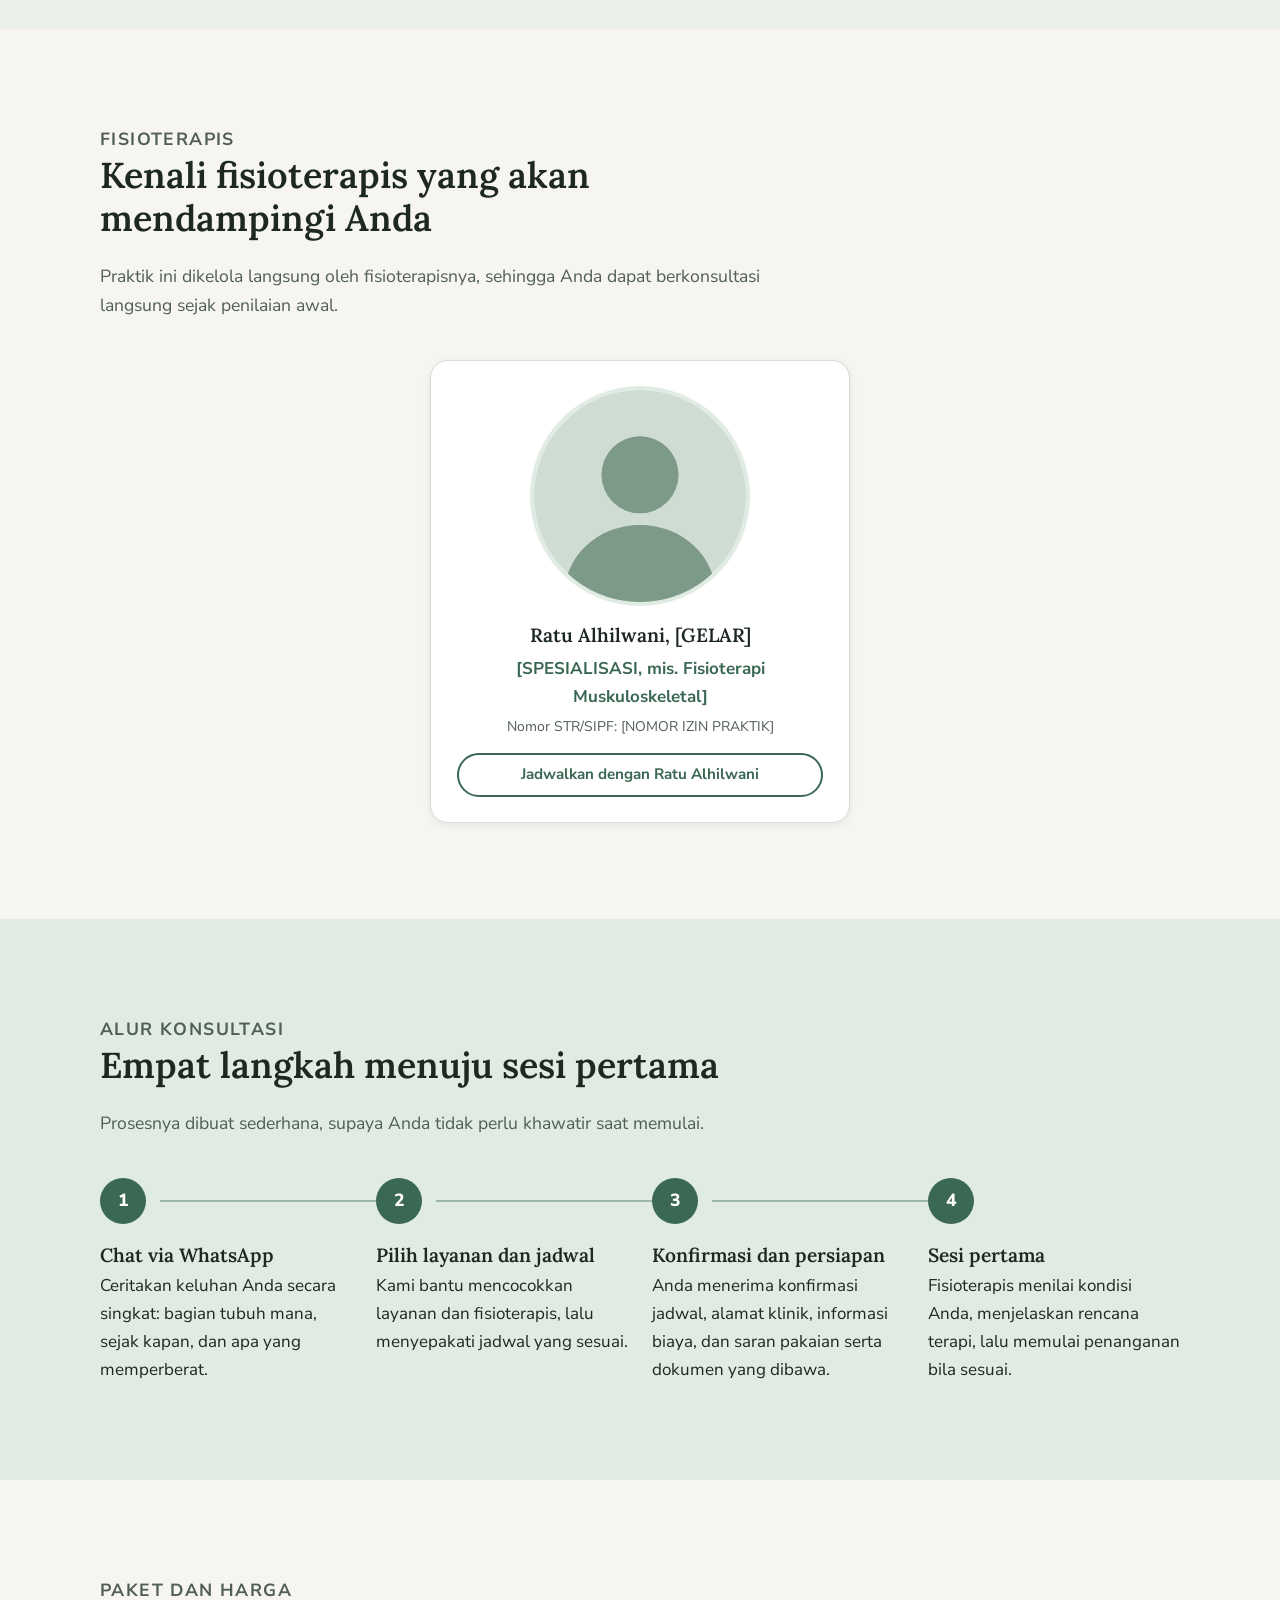
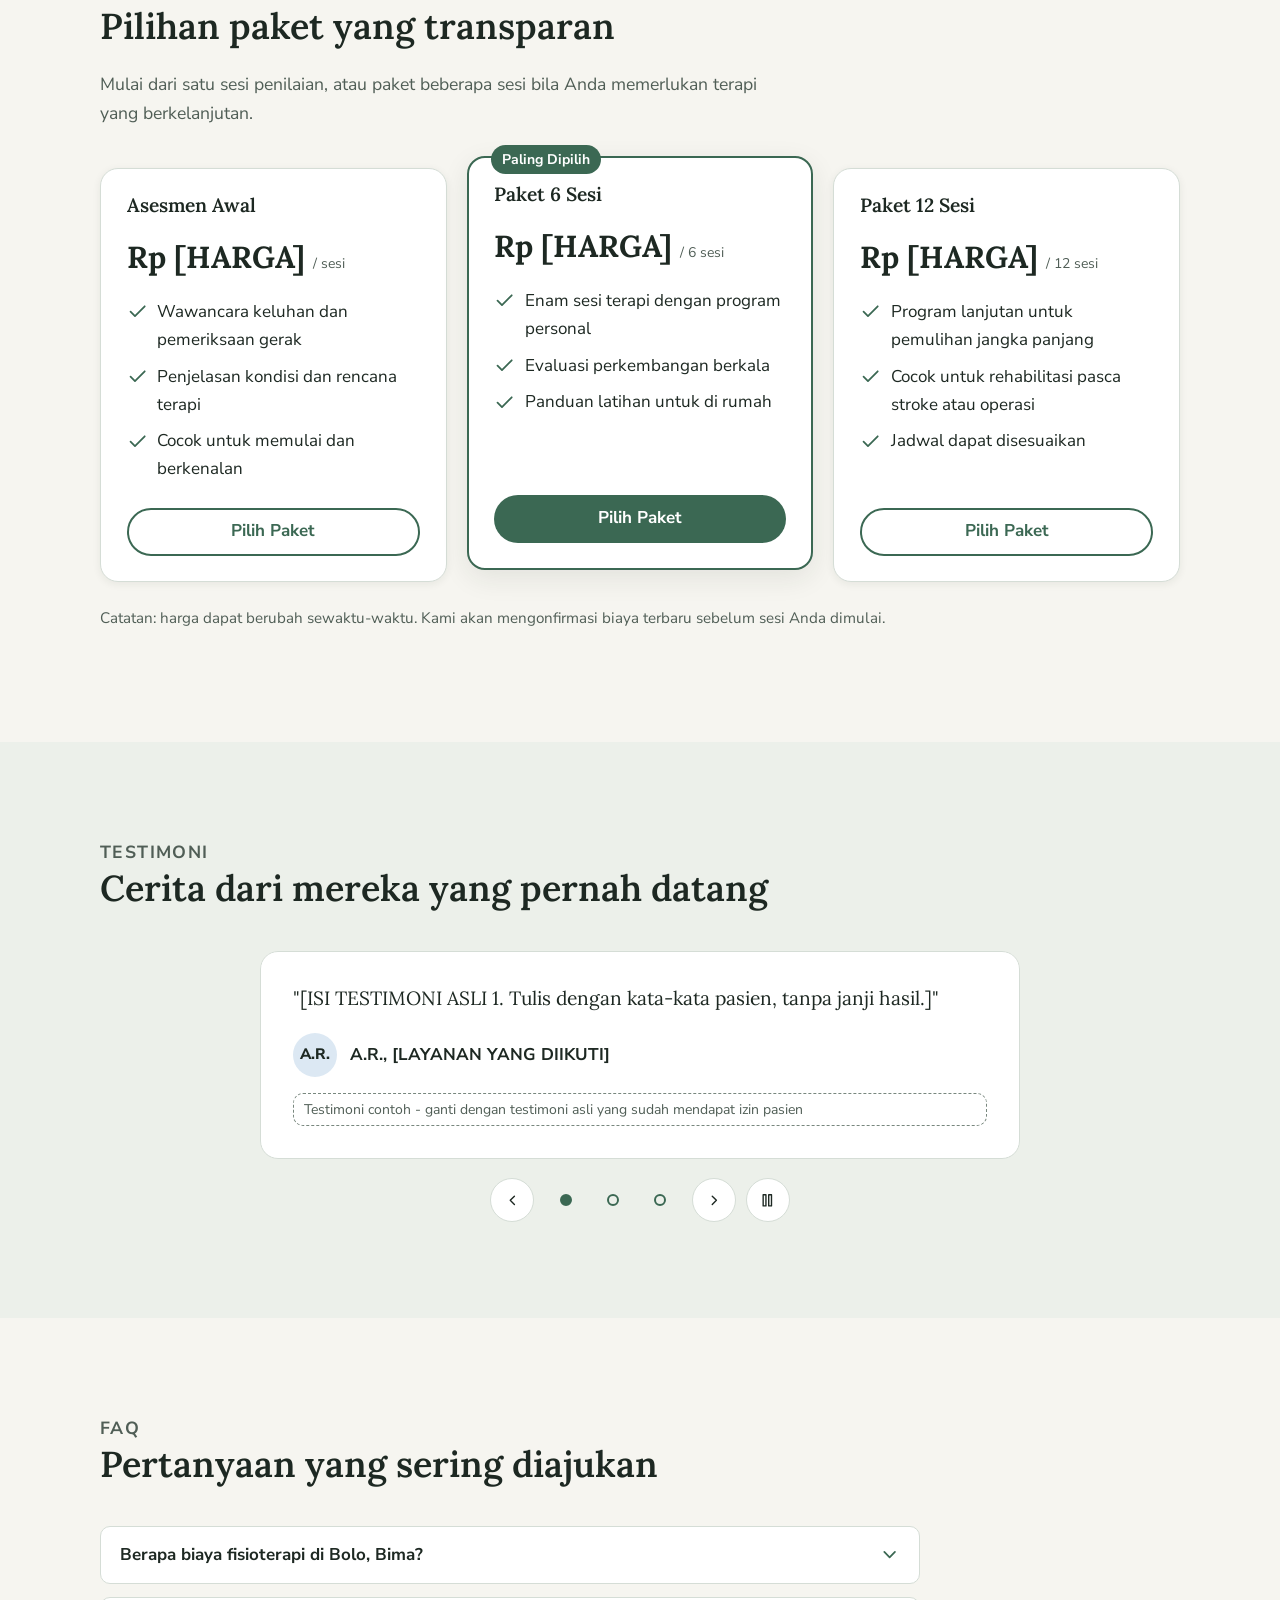
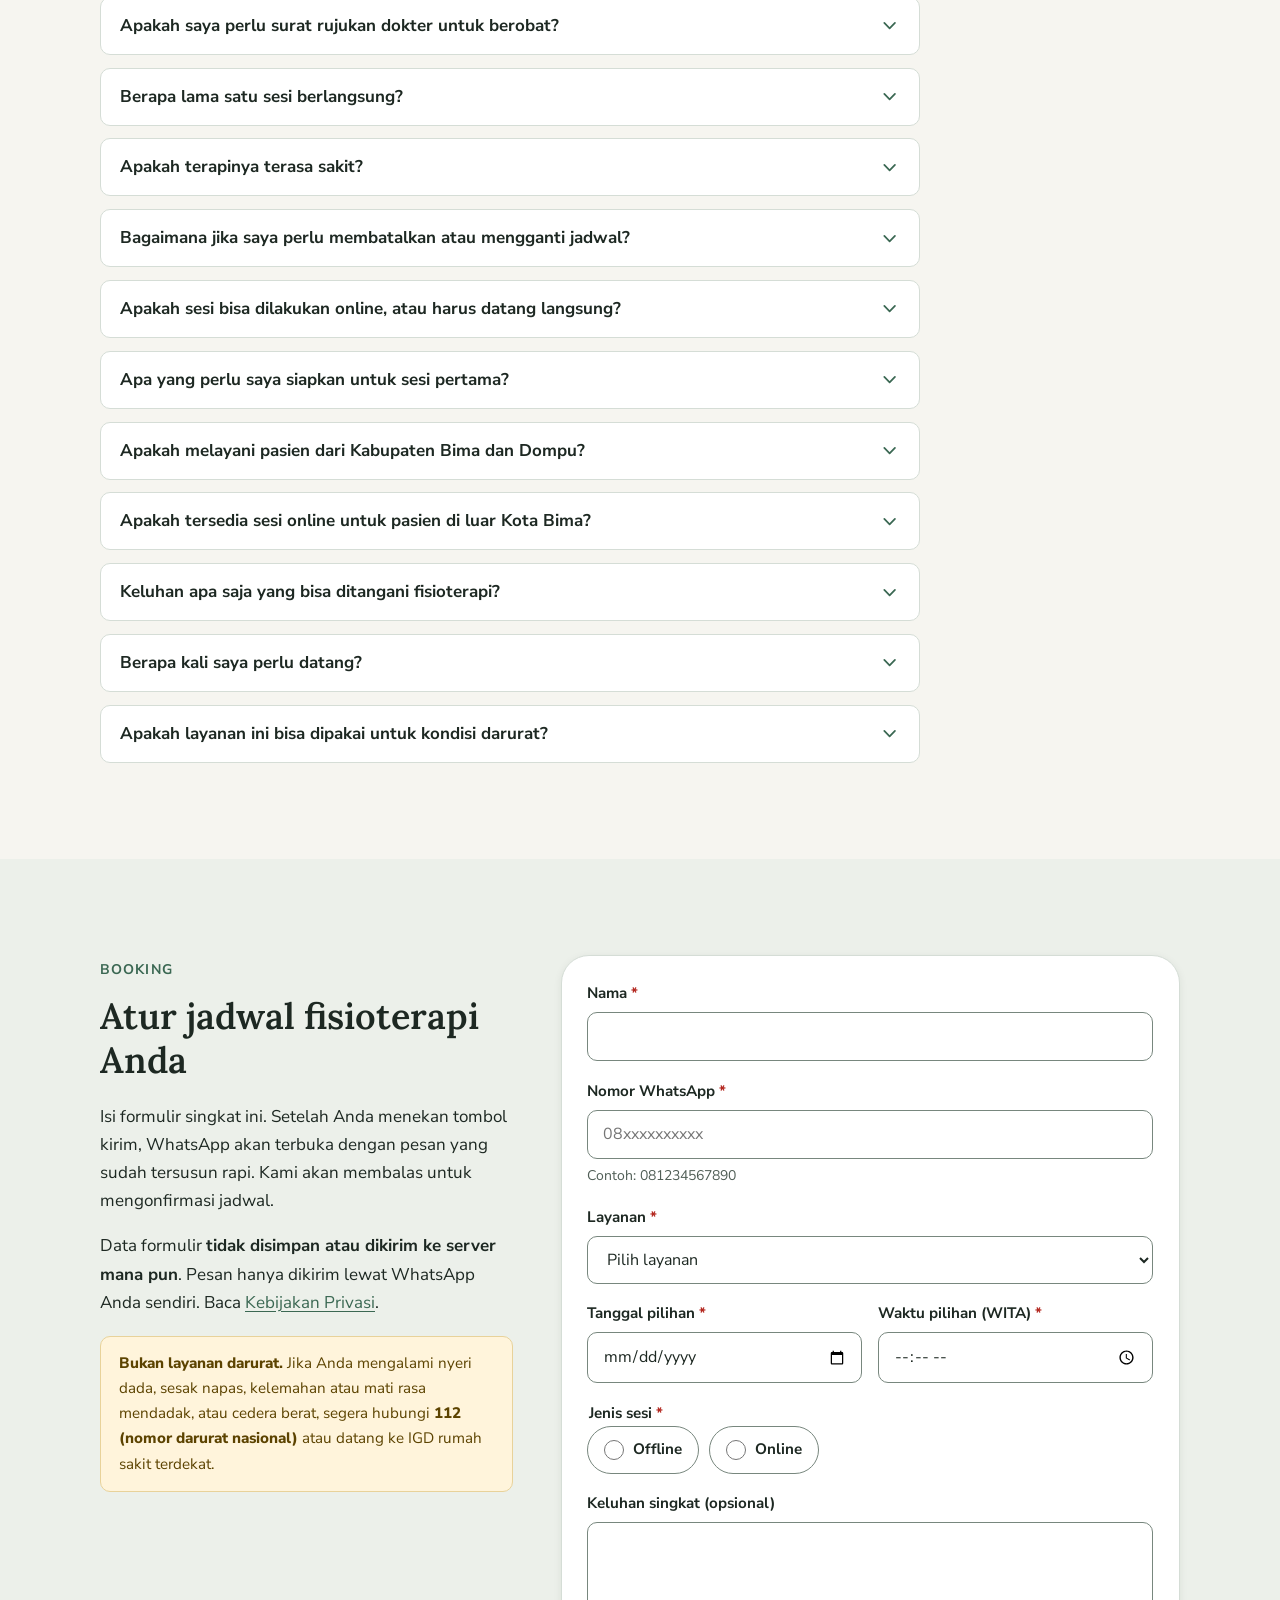
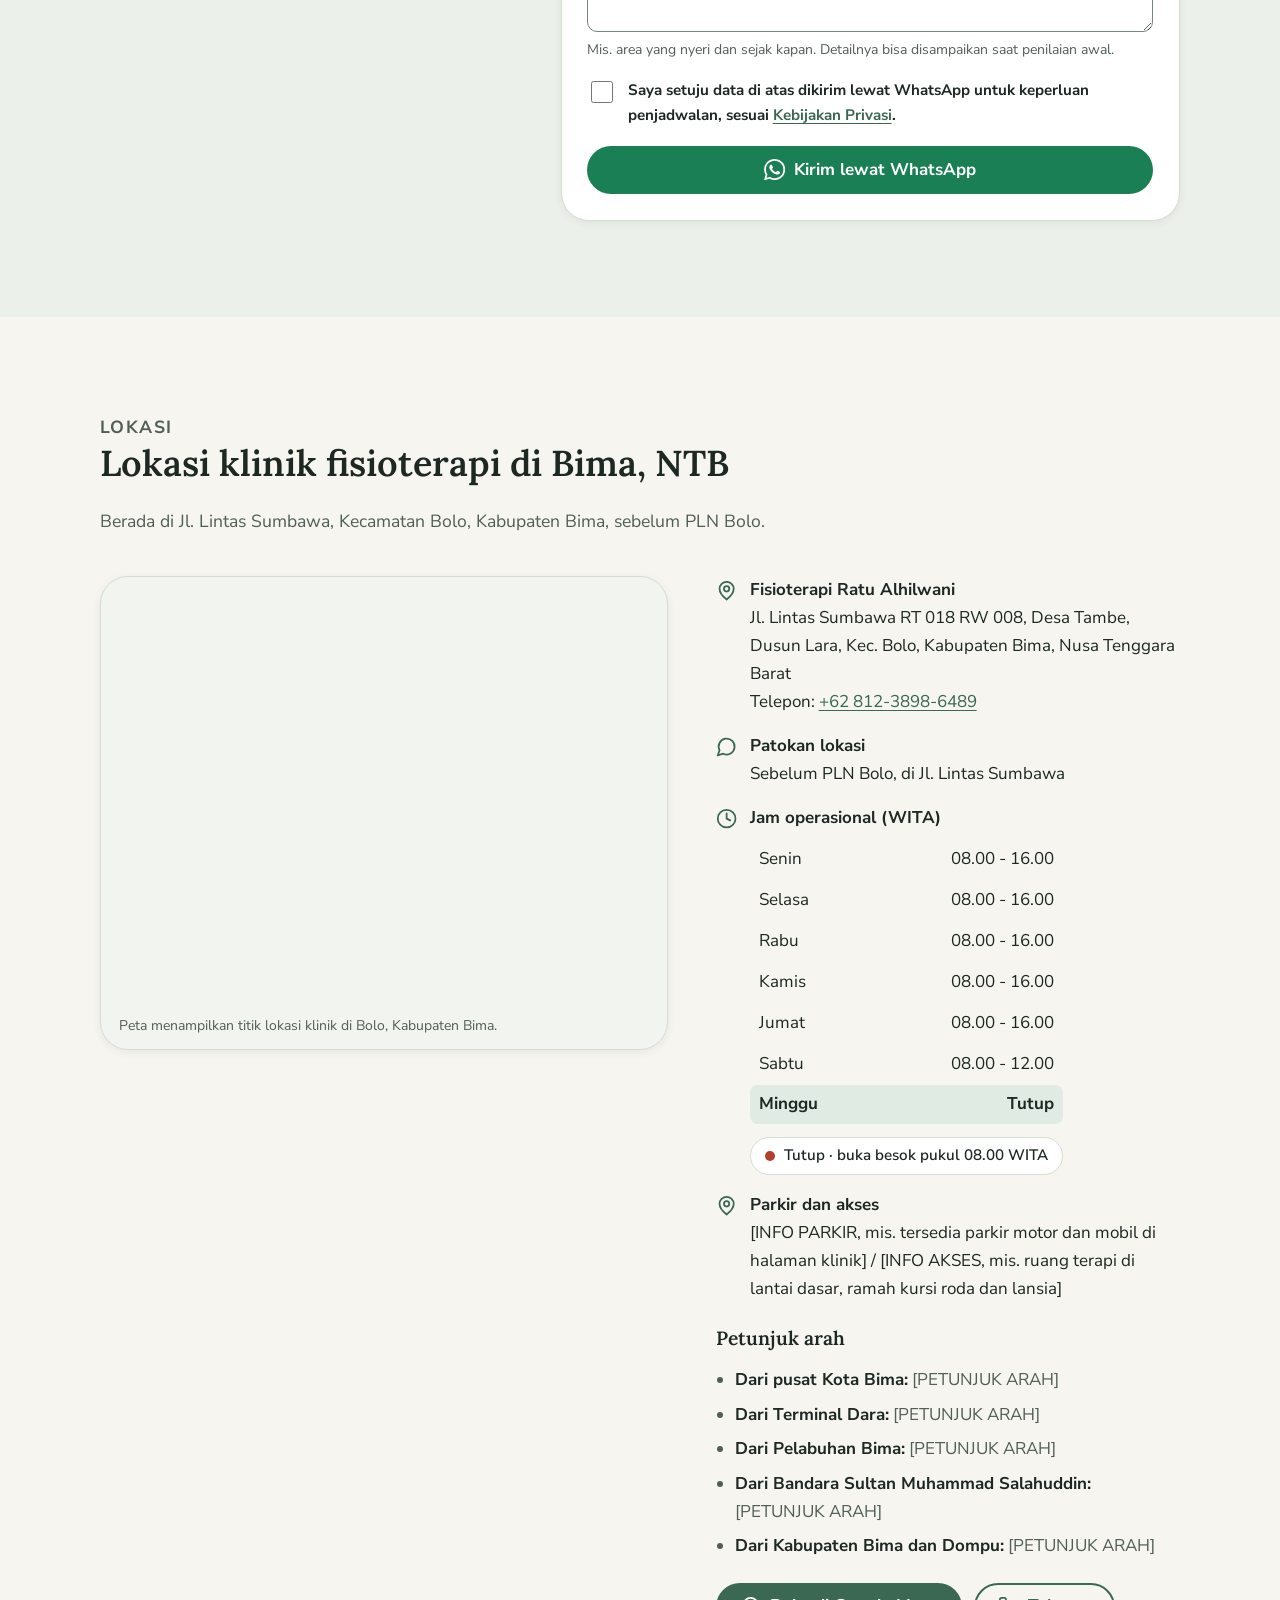
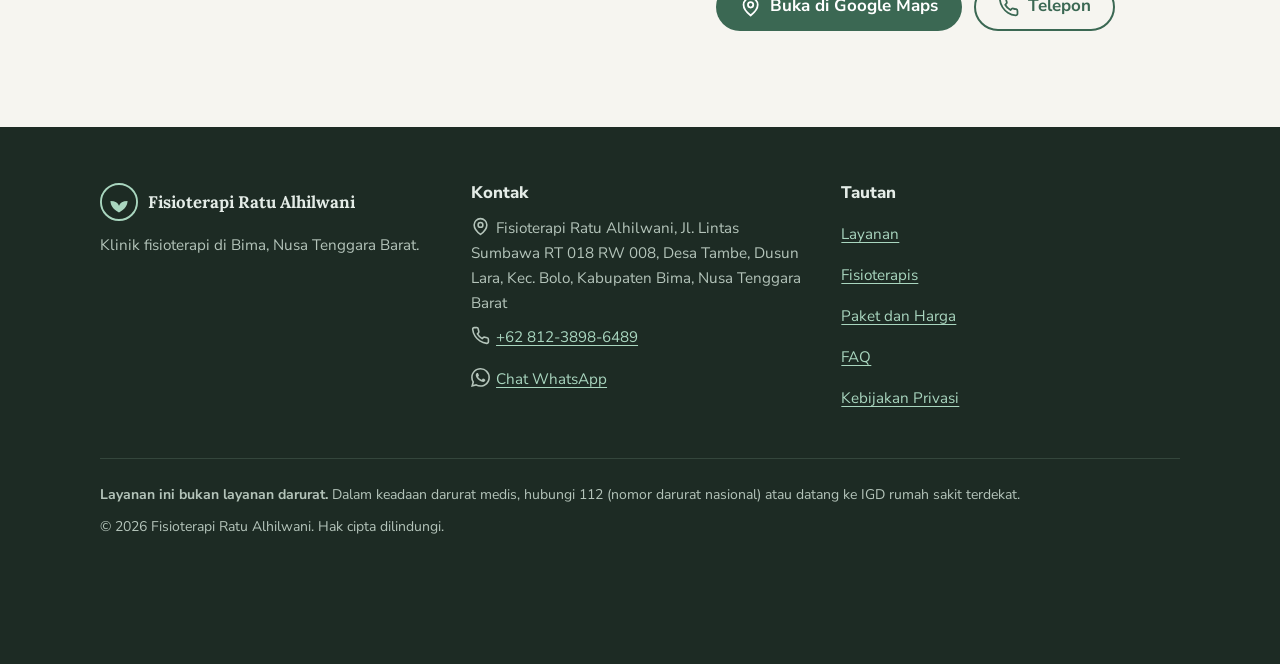
==== commit 525b825b: "feat: pakai koordinat peta klinik (Bolo, Kab. Bima) - Embed peta, tombol petunjuk arah, dan JSON-LD " ====
--- a/index.html
+++ b/index.html
@@ -81,6 +81,11 @@
       "addressRegion": "Nusa Tenggara Barat",
       "addressCountry": "ID"
     },
+    "geo": {
+      "@type": "GeoCoordinates",
+      "latitude": "-8.5105341",
+      "longitude": "118.5954031"
+    },
     "openingHoursSpecification": [
       {
         "@type": "OpeningHoursSpecification",
@@ -100,7 +105,7 @@
       { "@type": "AdministrativeArea", "name": "Kabupaten Bima" },
       { "@type": "AdministrativeArea", "name": "Kabupaten Dompu" }
     ],
-    "hasMap": "https://www.google.com/maps/search/?api=1&query=Tambe+Bolo+Kabupaten+Bima+Nusa+Tenggara+Barat"
+    "hasMap": "https://www.google.com/maps/search/?api=1&query=-8.5105341,118.5954031"
   }
   </script>
 
@@ -699,8 +704,8 @@
           <div class="reveal">
             <div class="map-wrap">
               <!-- GANTI src: Google Maps > Bagikan > Sematkan peta > salin URL di dalam src="..." -->
-              <iframe title="Peta lokasi Fisioterapi Ratu Alhilwani di Bima" src="https://www.google.com/maps?q=Tambe,+Bolo,+Kabupaten+Bima,+Nusa+Tenggara+Barat&amp;output=embed" loading="lazy" referrerpolicy="no-referrer-when-downgrade" allowfullscreen></iframe>
-              <p class="map-caption">Peta menampilkan perkiraan lokasi di Desa Tambe, Bolo. Untuk titik yang tepat, ganti dengan sematan pin klinik dari Google Maps.</p>
+              <iframe title="Peta lokasi Fisioterapi Ratu Alhilwani di Bima" src="https://www.google.com/maps?q=-8.5105341,118.5954031&amp;z=18&amp;output=embed" loading="lazy" referrerpolicy="no-referrer-when-downgrade" allowfullscreen></iframe>
+              <p class="map-caption">Peta menampilkan titik lokasi klinik di Bolo, Kabupaten Bima.</p>
             </div>
           </div>
           <div class="reveal">
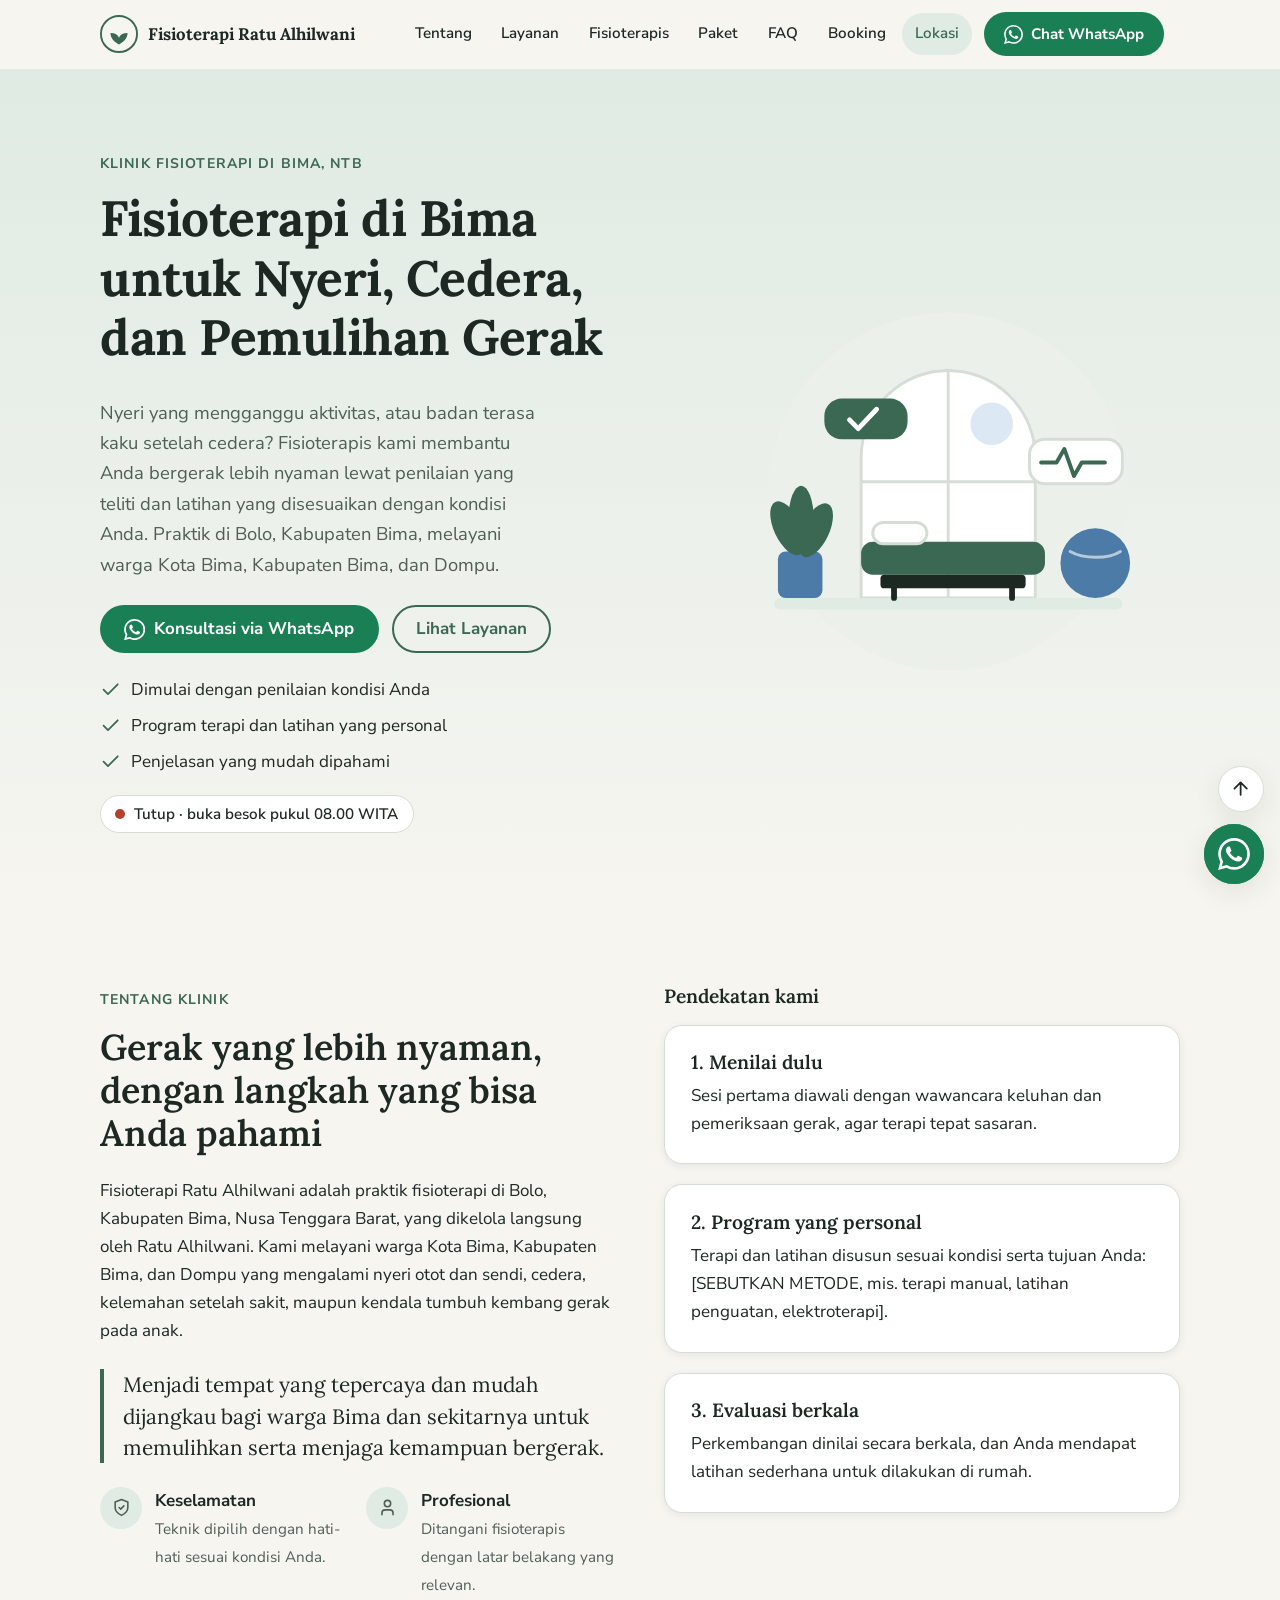
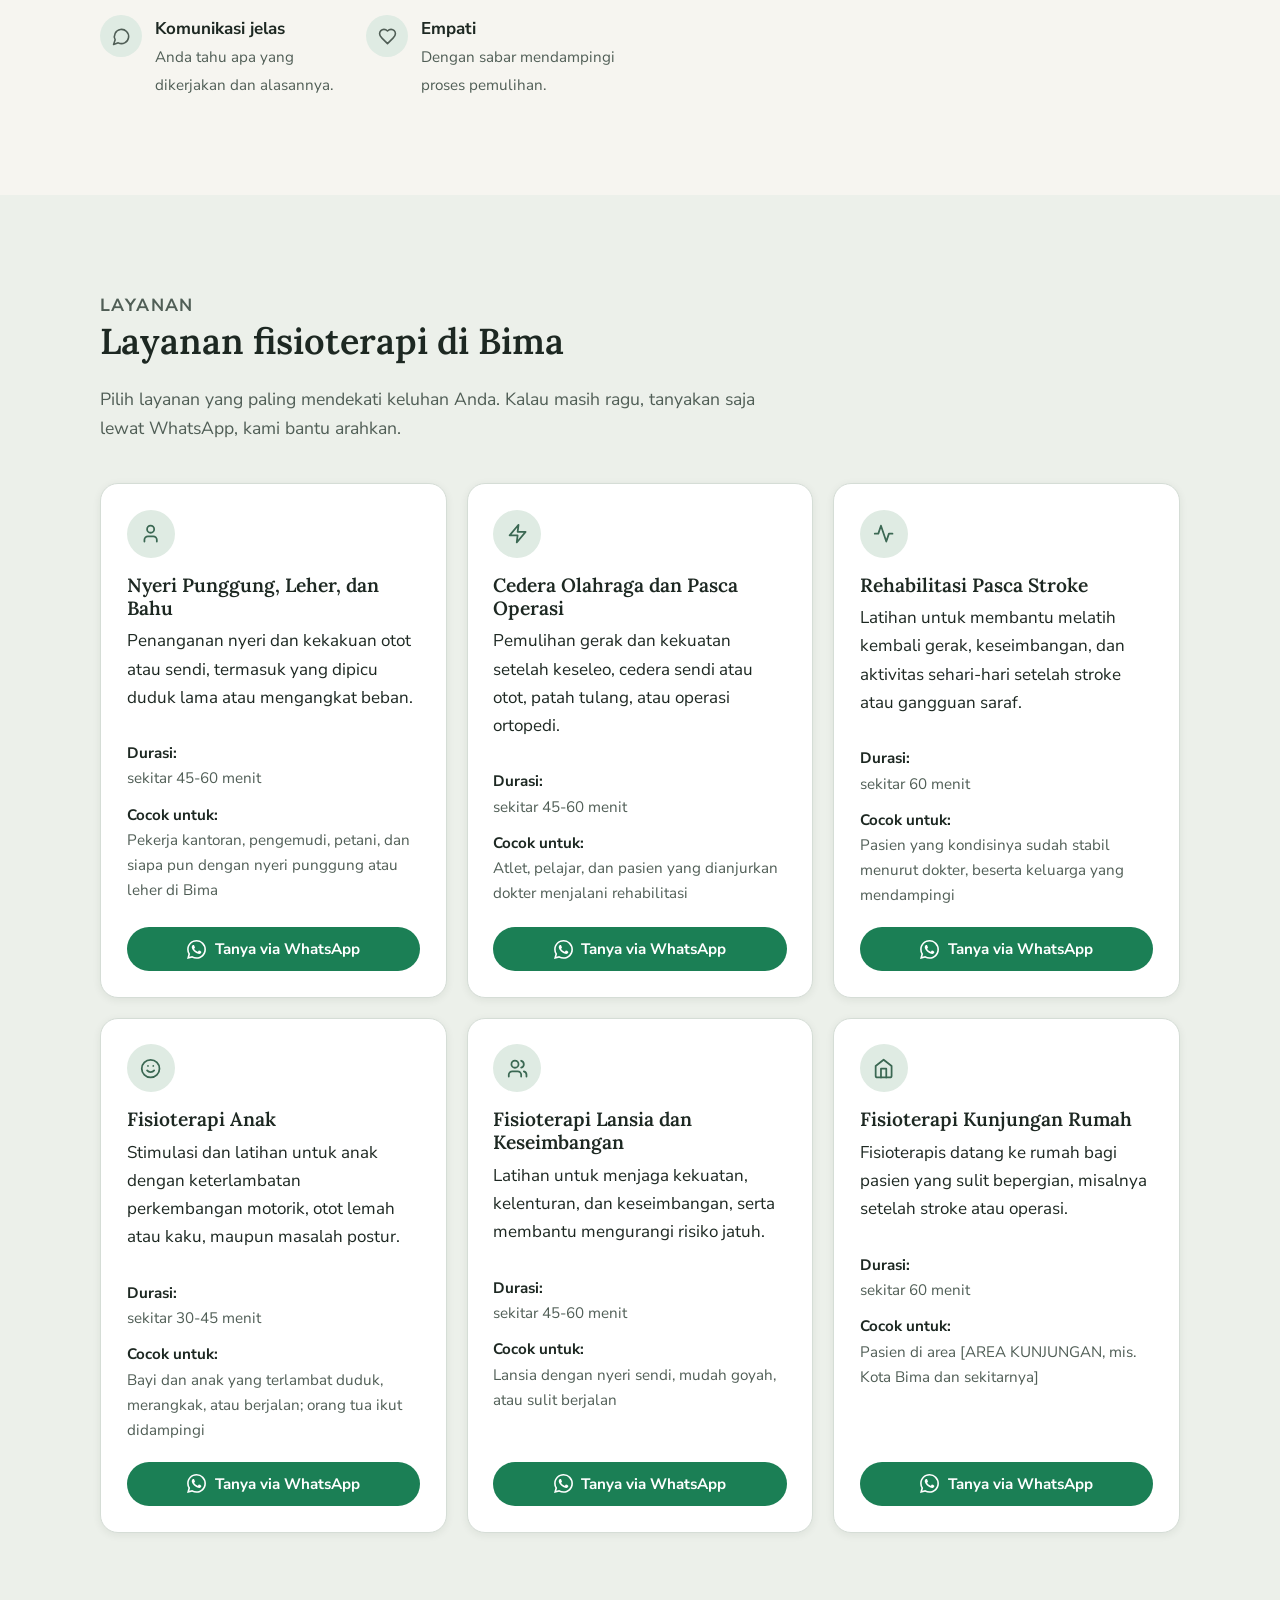
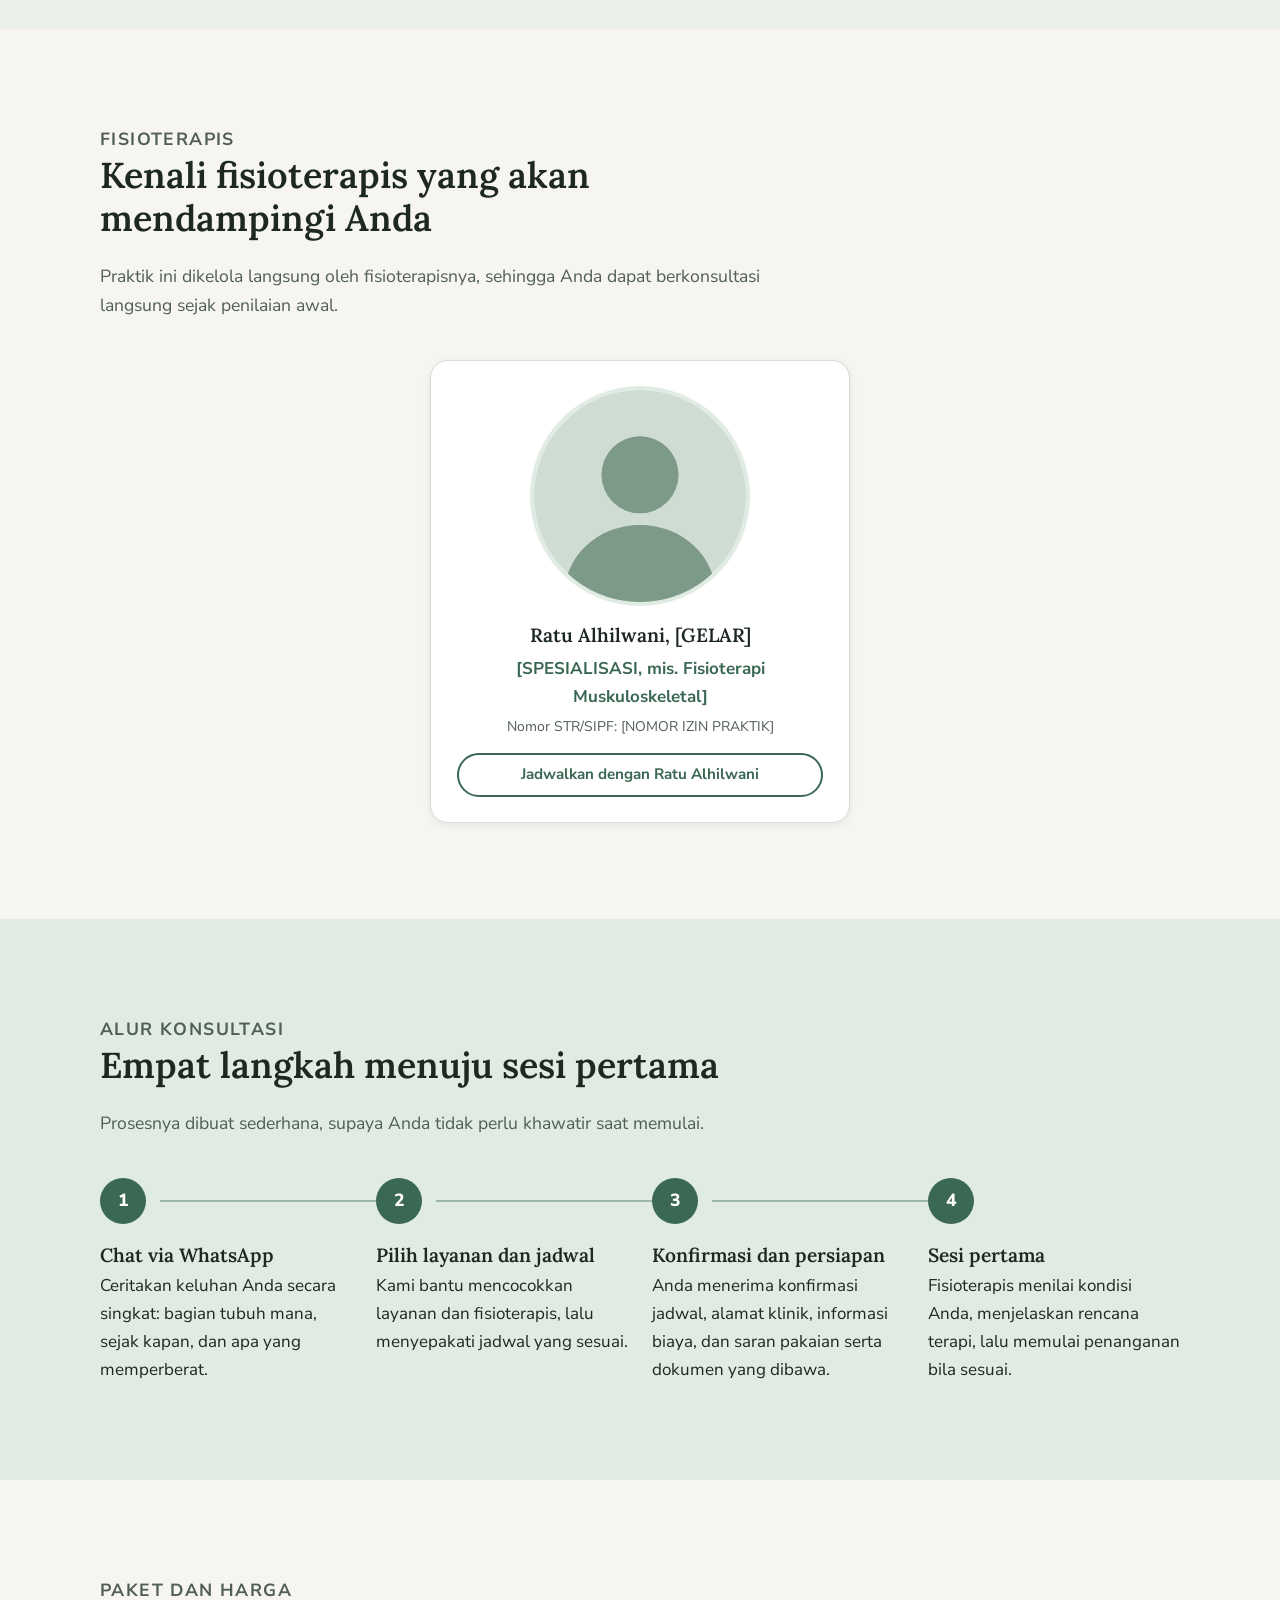
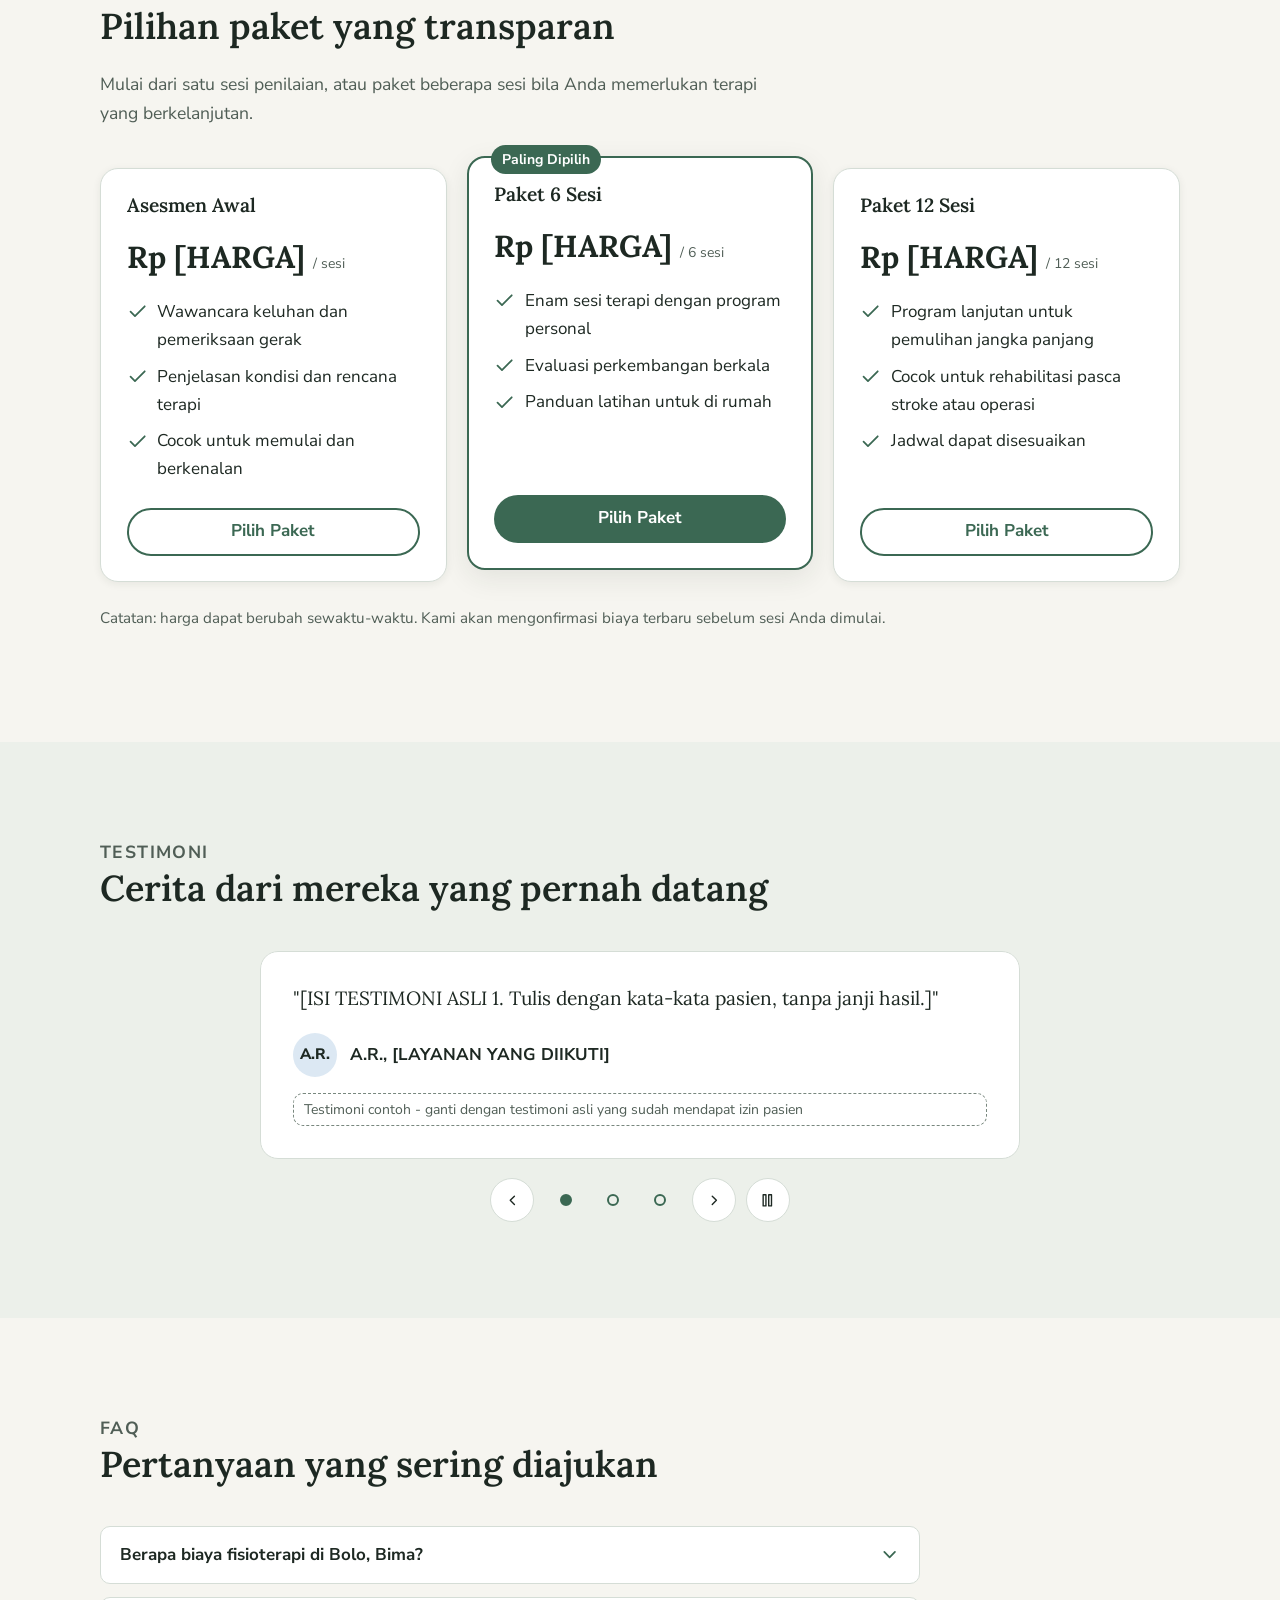
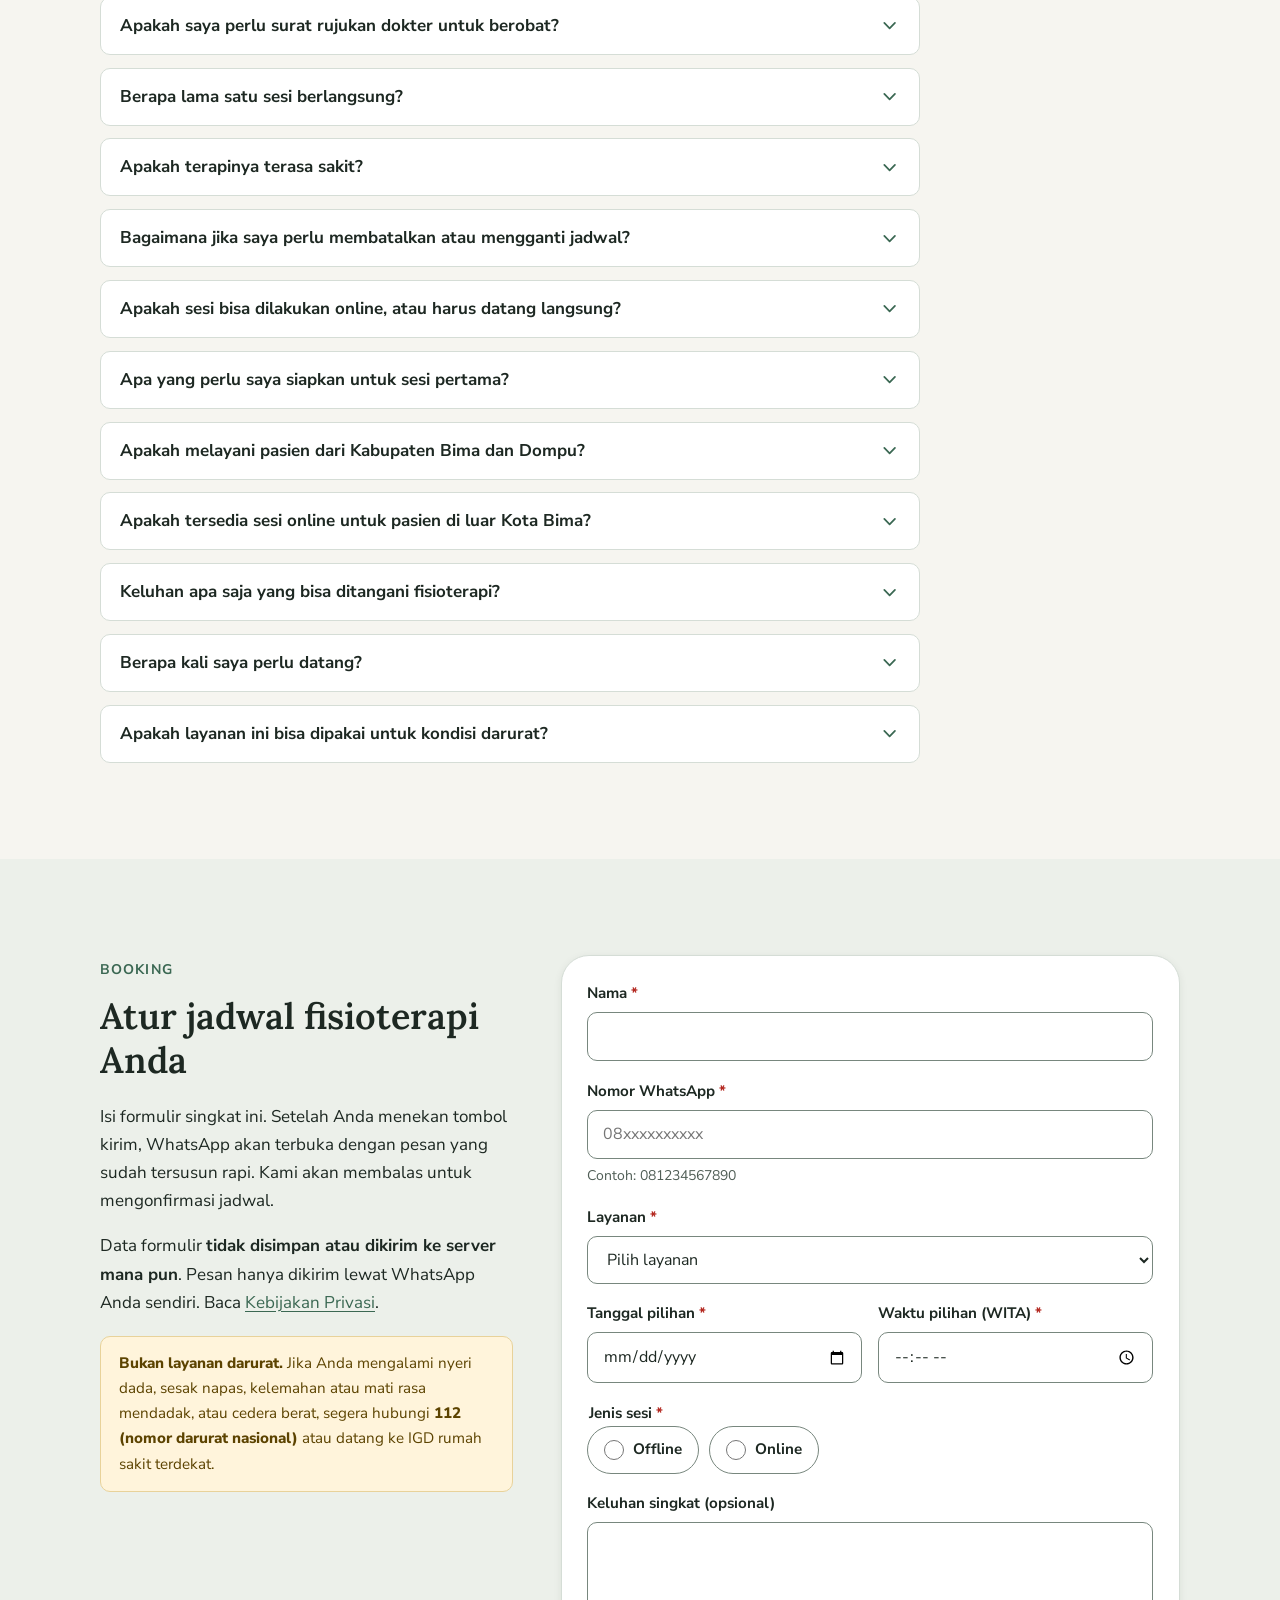
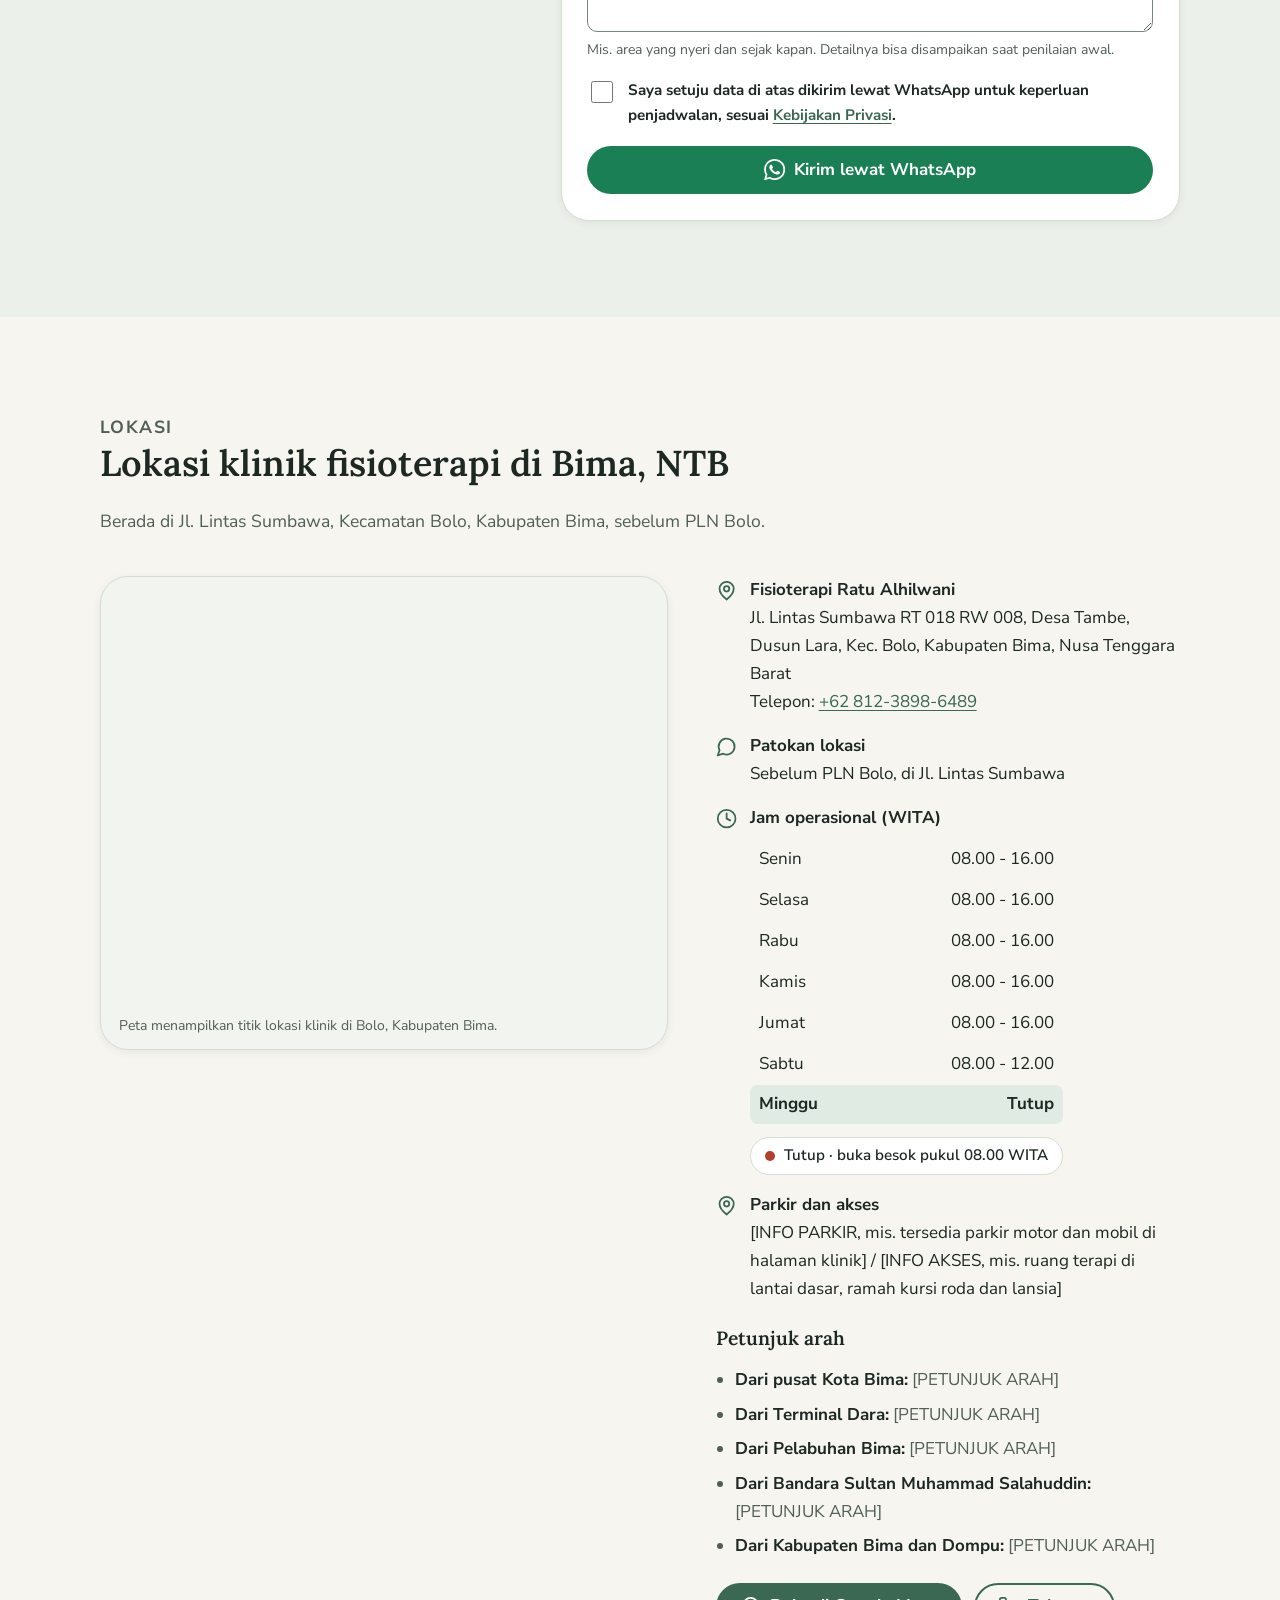
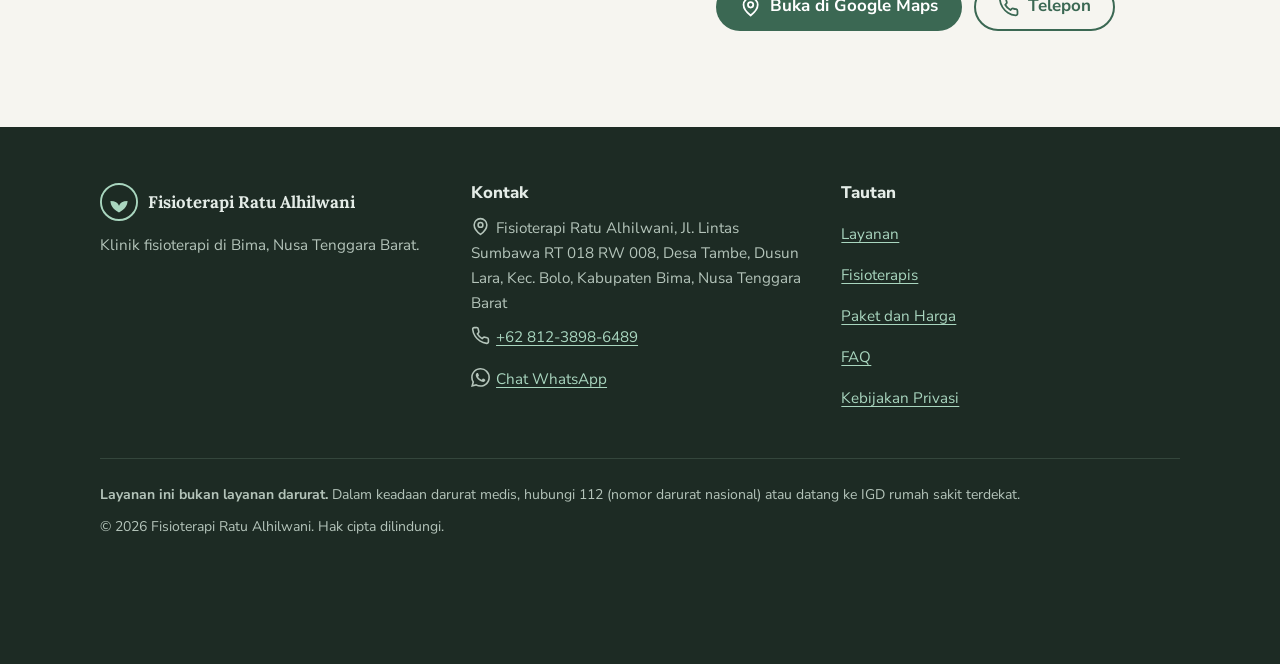
==== commit 76adc392: "feat: hapus mode gelap, tambah dokumentasi, noindex sementara - Hapus toggle, CSS, dan JS mode gelap" ====
--- a/index.html
+++ b/index.html
@@ -1,35 +1,24 @@
 <!DOCTYPE html>
-<html lang="id" data-theme="light">
+<html lang="id">
 <head>
   <meta charset="utf-8">
   <meta name="viewport" content="width=device-width, initial-scale=1">
 
-  <!-- Cegah kedipan warna: pasang data-theme sebelum CSS dirender -->
-  <script>
-    (function () {
-      var root = document.documentElement, theme = null;
-      root.classList.add('js');
-      try { theme = localStorage.getItem('theme'); } catch (e) {}
-      if (theme !== 'light' && theme !== 'dark') {
-        theme = window.matchMedia && window.matchMedia('(prefers-color-scheme: dark)').matches ? 'dark' : 'light';
-      }
-      root.setAttribute('data-theme', theme);
-    })();
-  </script>
+  <!-- Penanda JS aktif (dipakai CSS untuk animasi fade-in) -->
+  <script>document.documentElement.classList.add('js');</script>
 
   <!-- ===== SEO ON-PAGE =====
        GANTI: Fisioterapi Ratu Alhilwani, [DOMAIN]. -->
   <title>Fisioterapi Ratu Alhilwani | Klinik Fisioterapi Bima, NTB</title>
   <meta name="description" content="Klinik fisioterapi di Bolo, Kabupaten Bima, NTB untuk nyeri punggung, leher, sendi, cedera olahraga, pasca stroke, dan anak. Jadwalkan via WhatsApp.">
-  <meta name="robots" content="index, follow, max-image-preview:large">
+  <!-- SEMENTARA untuk review owner: HAPUS noindex saat situs resmi tayang, ganti jadi: index, follow, max-image-preview:large -->
+  <meta name="robots" content="noindex, nofollow">
   <link rel="canonical" href="https://[DOMAIN]/">
   <meta name="geo.region" content="ID-NB">
   <meta name="geo.placename" content="Bima">
 
-  <!-- Warna address bar browser (terang / gelap) -->
-  <meta name="theme-color" content="#f6f5f0" media="(prefers-color-scheme: light)">
-  <meta name="theme-color" content="#111714" media="(prefers-color-scheme: dark)">
-  <meta name="color-scheme" content="light dark">
+  <meta name="theme-color" content="#f6f5f0">
+  <meta name="color-scheme" content="light">
 
   <!-- Open Graph & Twitter Card. GANTI: [DOMAIN], Fisioterapi Ratu Alhilwani. Gambar 1200x630. -->
   <meta property="og:type" content="website">
@@ -83,8 +72,8 @@
     },
     "geo": {
       "@type": "GeoCoordinates",
-      "latitude": "-8.5105341",
-      "longitude": "118.5954031"
+      "latitude": "-8.5105121",
+      "longitude": "118.595913"
     },
     "openingHoursSpecification": [
       {
@@ -105,7 +94,7 @@
       { "@type": "AdministrativeArea", "name": "Kabupaten Bima" },
       { "@type": "AdministrativeArea", "name": "Kabupaten Dompu" }
     ],
-    "hasMap": "https://www.google.com/maps/search/?api=1&query=-8.5105341,118.5954031"
+    "hasMap": "https://www.google.com/maps/search/?api=1&query=-8.5105121,118.595913"
   }
   </script>
 
@@ -196,8 +185,6 @@
   <!-- Sprite ikon SVG inline (dipakai ulang lewat <use>) -->
   <svg width="0" height="0" style="position:absolute" aria-hidden="true" focusable="false">
     <defs>
-      <symbol id="i-sun" viewBox="0 0 24 24"><circle cx="12" cy="12" r="4"/><path d="M12 2v2M12 20v2M4.93 4.93l1.41 1.41M17.66 17.66l1.41 1.41M2 12h2M20 12h2M6.34 17.66l-1.41 1.41M19.07 4.93l-1.41 1.41"/></symbol>
-      <symbol id="i-moon" viewBox="0 0 24 24"><path d="M21 12.79A9 9 0 1 1 11.21 3 7 7 0 0 0 21 12.79z"/></symbol>
       <symbol id="i-menu" viewBox="0 0 24 24"><path d="M4 6h16M4 12h16M4 18h16"/></symbol>
       <symbol id="i-close" viewBox="0 0 24 24"><path d="M18 6 6 18M6 6l12 12"/></symbol>
       <symbol id="i-phone" viewBox="0 0 24 24"><path d="M22 16.92v3a2 2 0 0 1-2.18 2 19.79 19.79 0 0 1-8.63-3.07 19.5 19.5 0 0 1-6-6 19.79 19.79 0 0 1-3.07-8.67A2 2 0 0 1 4.11 2h3a2 2 0 0 1 2 1.72c.13.96.36 1.9.7 2.81a2 2 0 0 1-.45 2.11L8.09 9.91a16 16 0 0 0 6 6l1.27-1.27a2 2 0 0 1 2.11-.45c.91.34 1.85.57 2.81.7A2 2 0 0 1 22 16.92z"/></symbol>
@@ -256,10 +243,6 @@
       </nav>
 
       <div class="header-actions">
-        <button class="icon-btn theme-toggle" id="theme-toggle" type="button" aria-label="Beralih ke mode gelap">
-          <svg class="icon icon-moon" aria-hidden="true"><use href="#i-moon"/></svg>
-          <svg class="icon icon-sun" aria-hidden="true"><use href="#i-sun"/></svg>
-        </button>
         <button class="icon-btn nav-toggle" id="nav-toggle" type="button" aria-expanded="false" aria-controls="site-nav" aria-label="Buka menu">
           <svg class="icon icon-menu" aria-hidden="true"><use href="#i-menu"/></svg>
           <svg class="icon icon-close" aria-hidden="true"><use href="#i-close"/></svg>
@@ -704,7 +687,7 @@
           <div class="reveal">
             <div class="map-wrap">
               <!-- GANTI src: Google Maps > Bagikan > Sematkan peta > salin URL di dalam src="..." -->
-              <iframe title="Peta lokasi Fisioterapi Ratu Alhilwani di Bima" src="https://www.google.com/maps?q=-8.5105341,118.5954031&amp;z=18&amp;output=embed" loading="lazy" referrerpolicy="no-referrer-when-downgrade" allowfullscreen></iframe>
+              <iframe title="Peta lokasi Fisioterapi Ratu Alhilwani di Bima" src="https://www.google.com/maps?q=-8.5105121,118.595913&amp;z=18&amp;output=embed" loading="lazy" referrerpolicy="no-referrer-when-downgrade" allowfullscreen></iframe>
               <p class="map-caption">Peta menampilkan titik lokasi klinik di Bolo, Kabupaten Bima.</p>
             </div>
           </div>
--- a/css/style.css
+++ b/css/style.css
@@ -28,7 +28,7 @@
   --radius-sm: 10px;
   --header-h: 68px;
 
-  /* Warna — MODE TERANG (palet sage green + soft blue + warm neutral) */
+  /* Warna (palet sage green + soft blue + warm neutral) */
   --bg: #f6f5f0;
   --bg-alt: #ecf0ea;
   --surface: #ffffff;
@@ -68,53 +68,8 @@
   --footer-link: #a9d6bf;
   --footer-line: #34463c;
 
-  --img-filter: none;
-}
-
-/* Warna — MODE GELAP */
-[data-theme="dark"] {
-  color-scheme: dark;
-
-  --bg: #111714;
-  --bg-alt: #161e1a;
-  --surface: #1b241f;
-  --surface-2: #222d27;
-  --text: #e9efeb;
-  --muted: #aab9b0;
-  --line: #33423a;
-  --field-border: #7e9087;
-
-  --primary: #8ec5aa;
-  --primary-hover: #a6d4be;
-  --on-primary: #0d1a13;
-  --primary-soft: #243a2f;
-  --accent: #86b1db;
-  --accent-soft: #22364a;
-
-  --wa: #4fc38a;
-  --wa-hover: #6ad3a0;
-  --on-wa: #07150e;
-
-  --ok: #5fd39a;
-  --closed: #f08a78;
-  --danger: #ff9c8f;
-  --focus: #8db8ff;
-
-  --warn-bg: #352b10;
-  --warn-text: #f3dfa6;
-  --warn-line: #5b4a1c;
-
-  --shadow: 0 8px 28px rgba(0, 0, 0, 0.4);
-  --shadow-sm: 0 2px 8px rgba(0, 0, 0, 0.35);
-
-  --footer-bg: #0c110f;
-  --footer-text: #e4ece7;
-  --footer-muted: #a9b9af;
-  --footer-link: #9fd2b8;
-  --footer-line: #25322b;
-
-  --img-filter: brightness(0.9) contrast(1.02);
-}
+}
+
 
 /* ---------- 2. RESET & DASAR ---------- */
 *, *::before, *::after { box-sizing: border-box; }
@@ -139,7 +94,6 @@
 
 img, svg { max-width: 100%; }
 img { height: auto; display: block; }
-[data-theme="dark"] img, [data-theme="dark"] .illus { filter: var(--img-filter); }
 
 h1, h2, h3, h4 { font-family: var(--font-head); line-height: 1.2; margin: 0 0 .6em; color: var(--text); }
 h4 { font-size: 1.2rem; font-weight: 600; margin-bottom: .4em; }
@@ -168,11 +122,6 @@
 .visually-hidden {
   position: absolute !important; width: 1px; height: 1px; overflow: hidden;
   clip: rect(0 0 0 0); clip-path: inset(50%); white-space: nowrap;
-}
-
-/* Transisi warna saat ganti tema (kelas dipasang sebentar oleh JS) */
-html.theme-anim *, html.theme-anim *::before, html.theme-anim *::after {
-  transition: background-color .3s ease, color .3s ease, border-color .3s ease, fill .3s ease, stroke .3s ease !important;
 }
 
 /* ---------- 3. LAYOUT & UTILITAS ---------- */
@@ -262,11 +211,6 @@
 
 .header-actions { display: flex; align-items: center; gap: .5rem; }
 .nav-toggle { display: none; }
-
-/* Ikon tema: bulan di mode terang, matahari di mode gelap */
-.theme-toggle .icon-sun { display: none; }
-[data-theme="dark"] .theme-toggle .icon-sun { display: block; }
-[data-theme="dark"] .theme-toggle .icon-moon { display: none; }
 
 /* Ikon hamburger berubah jadi "X" saat menu terbuka */
 .nav-toggle .icon-close { display: none; }
@@ -475,7 +419,6 @@
 @media (min-width: 900px) { .location-grid { grid-template-columns: 1.1fr .9fr; gap: 3rem; } }
 .map-wrap { border: 1px solid var(--line); border-radius: var(--radius); overflow: hidden; background: var(--surface-2); box-shadow: var(--shadow-sm); }
 .map-wrap iframe { display: block; width: 100%; aspect-ratio: 4 / 3; min-height: 320px; border: 0; }
-[data-theme="dark"] .map-wrap iframe { filter: var(--img-filter); }
 .map-caption { margin: 0; padding: .8rem 1.1rem; font-size: .875rem; color: var(--muted); }
 
 address { font-style: normal; }
@@ -565,5 +508,4 @@
 .section-tint .step p { color: var(--text); }
 .form.card, .map-wrap { border-radius: 28px; }
 @media (min-width: 900px) { .package.featured { translate: 0 -12px; } }
-[data-theme="dark"] .therapist img { filter: brightness(0.82); }
 .grid-single { grid-template-columns: minmax(0, 420px); justify-content: center; }
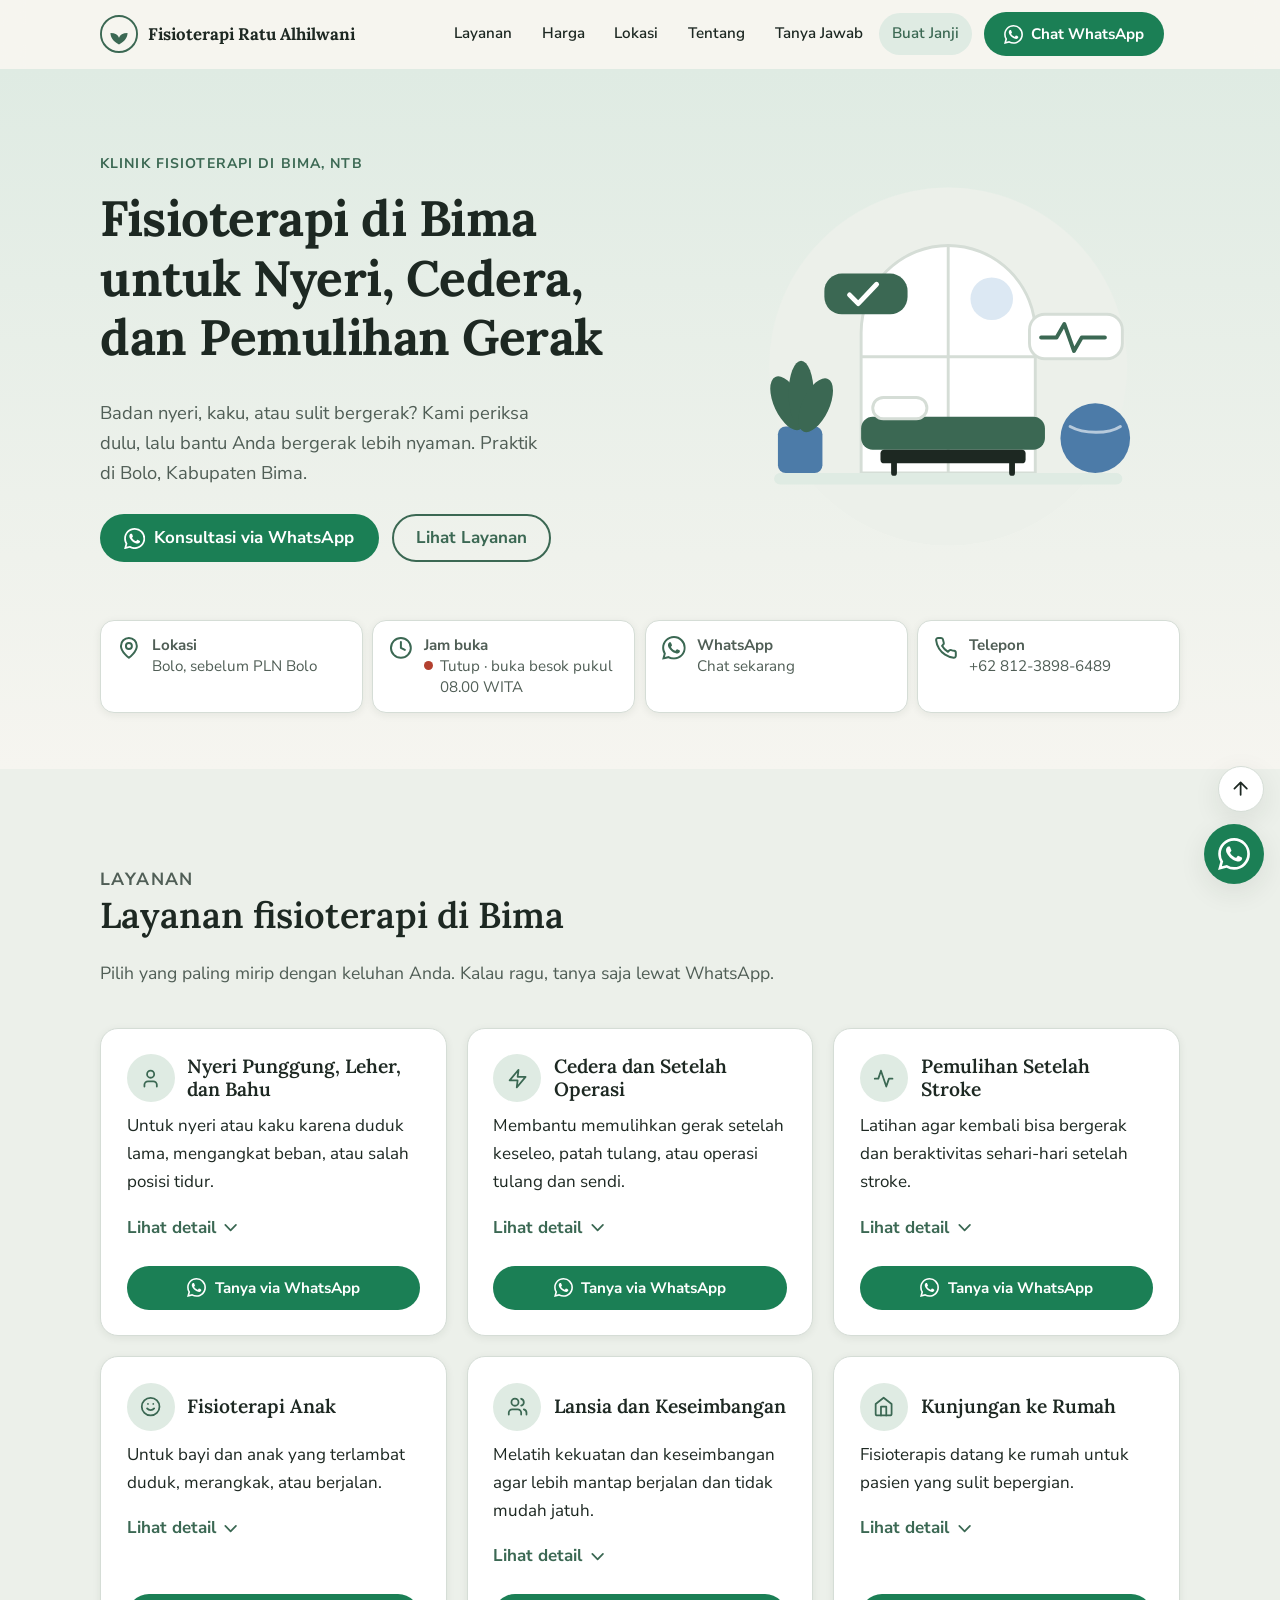
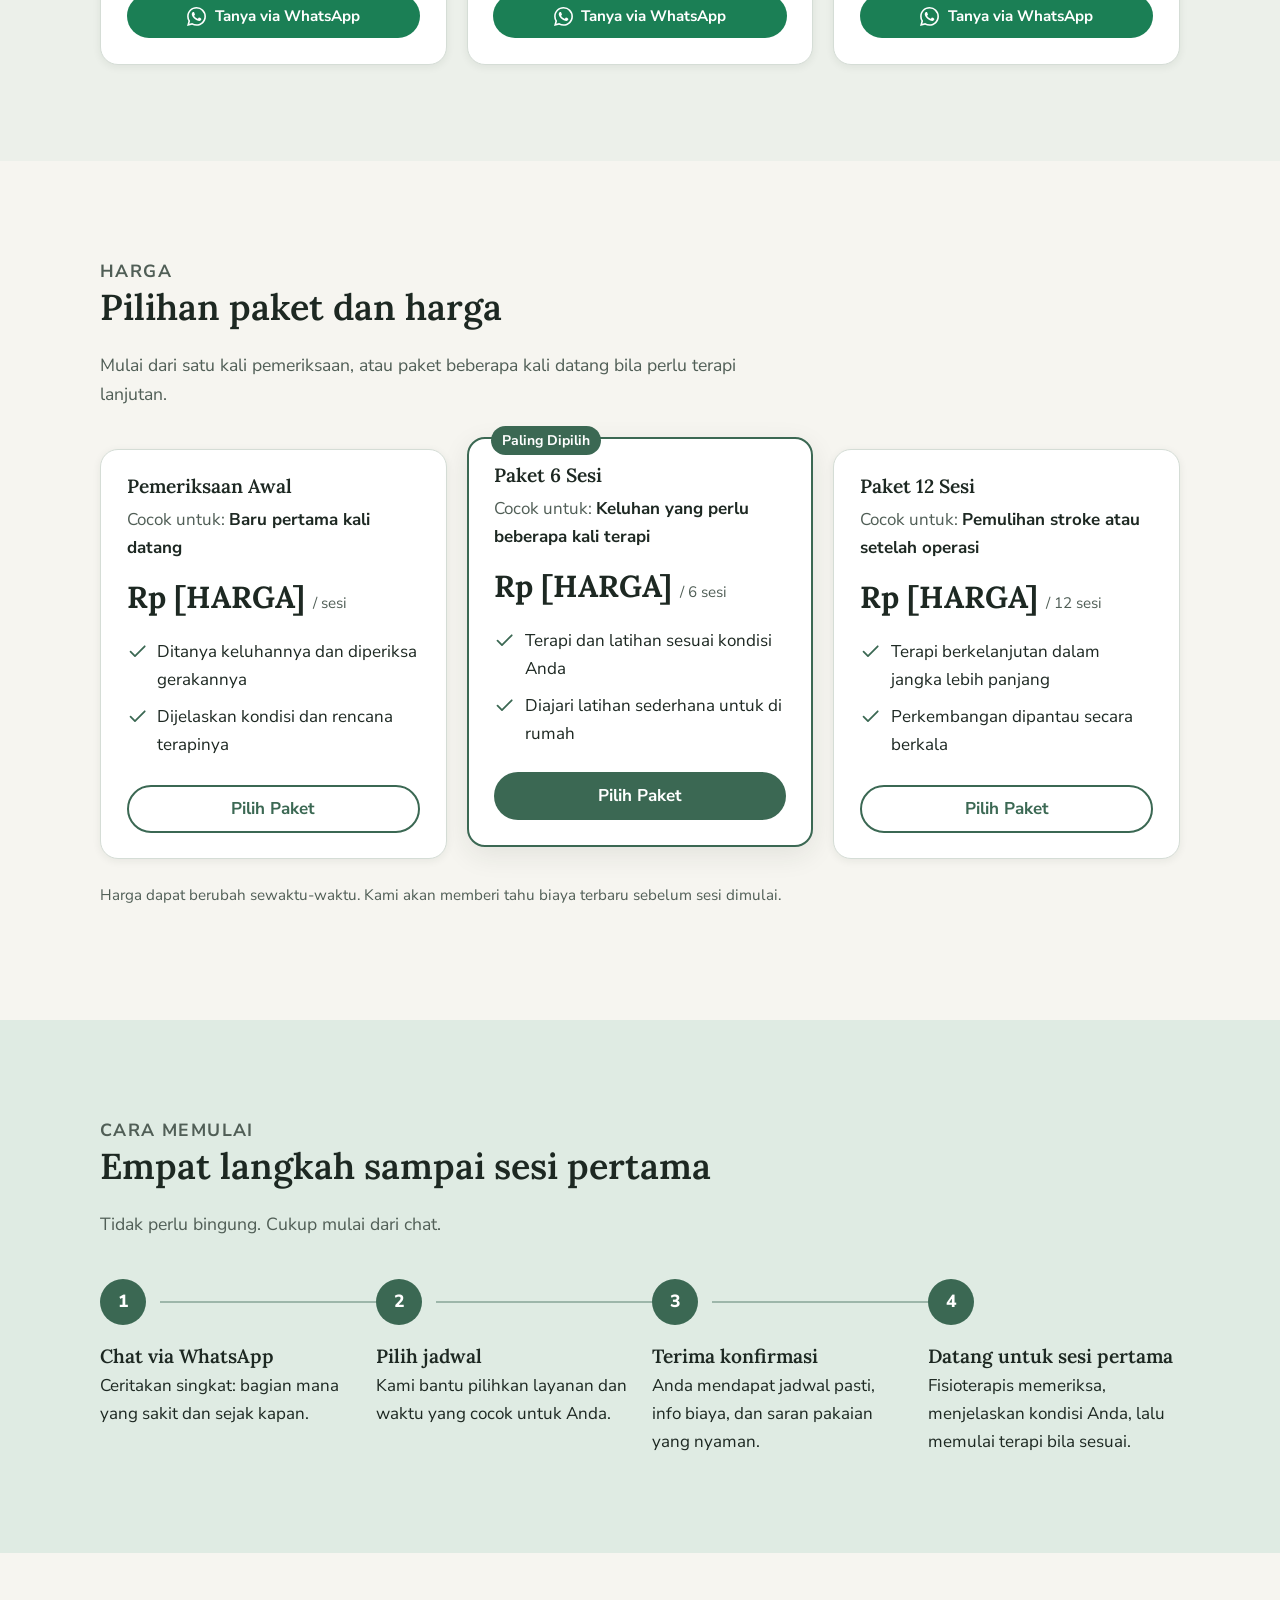
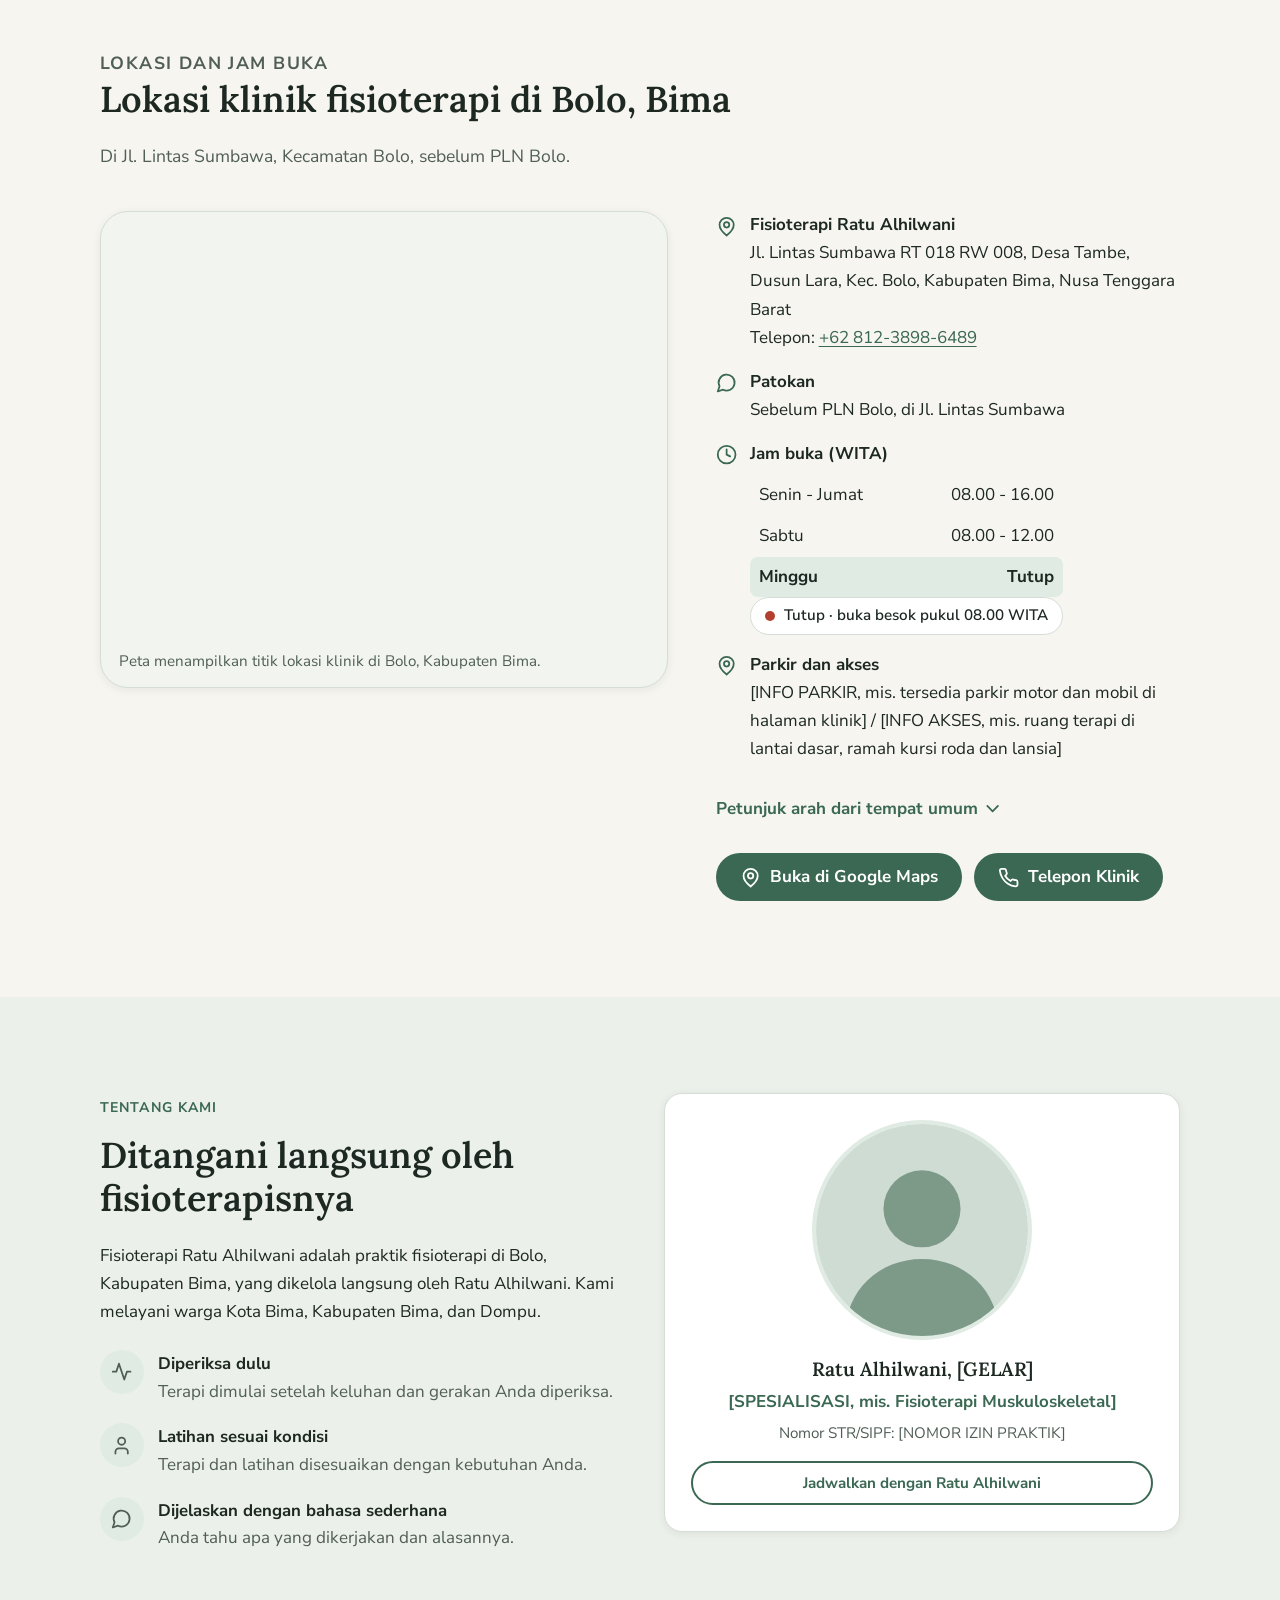
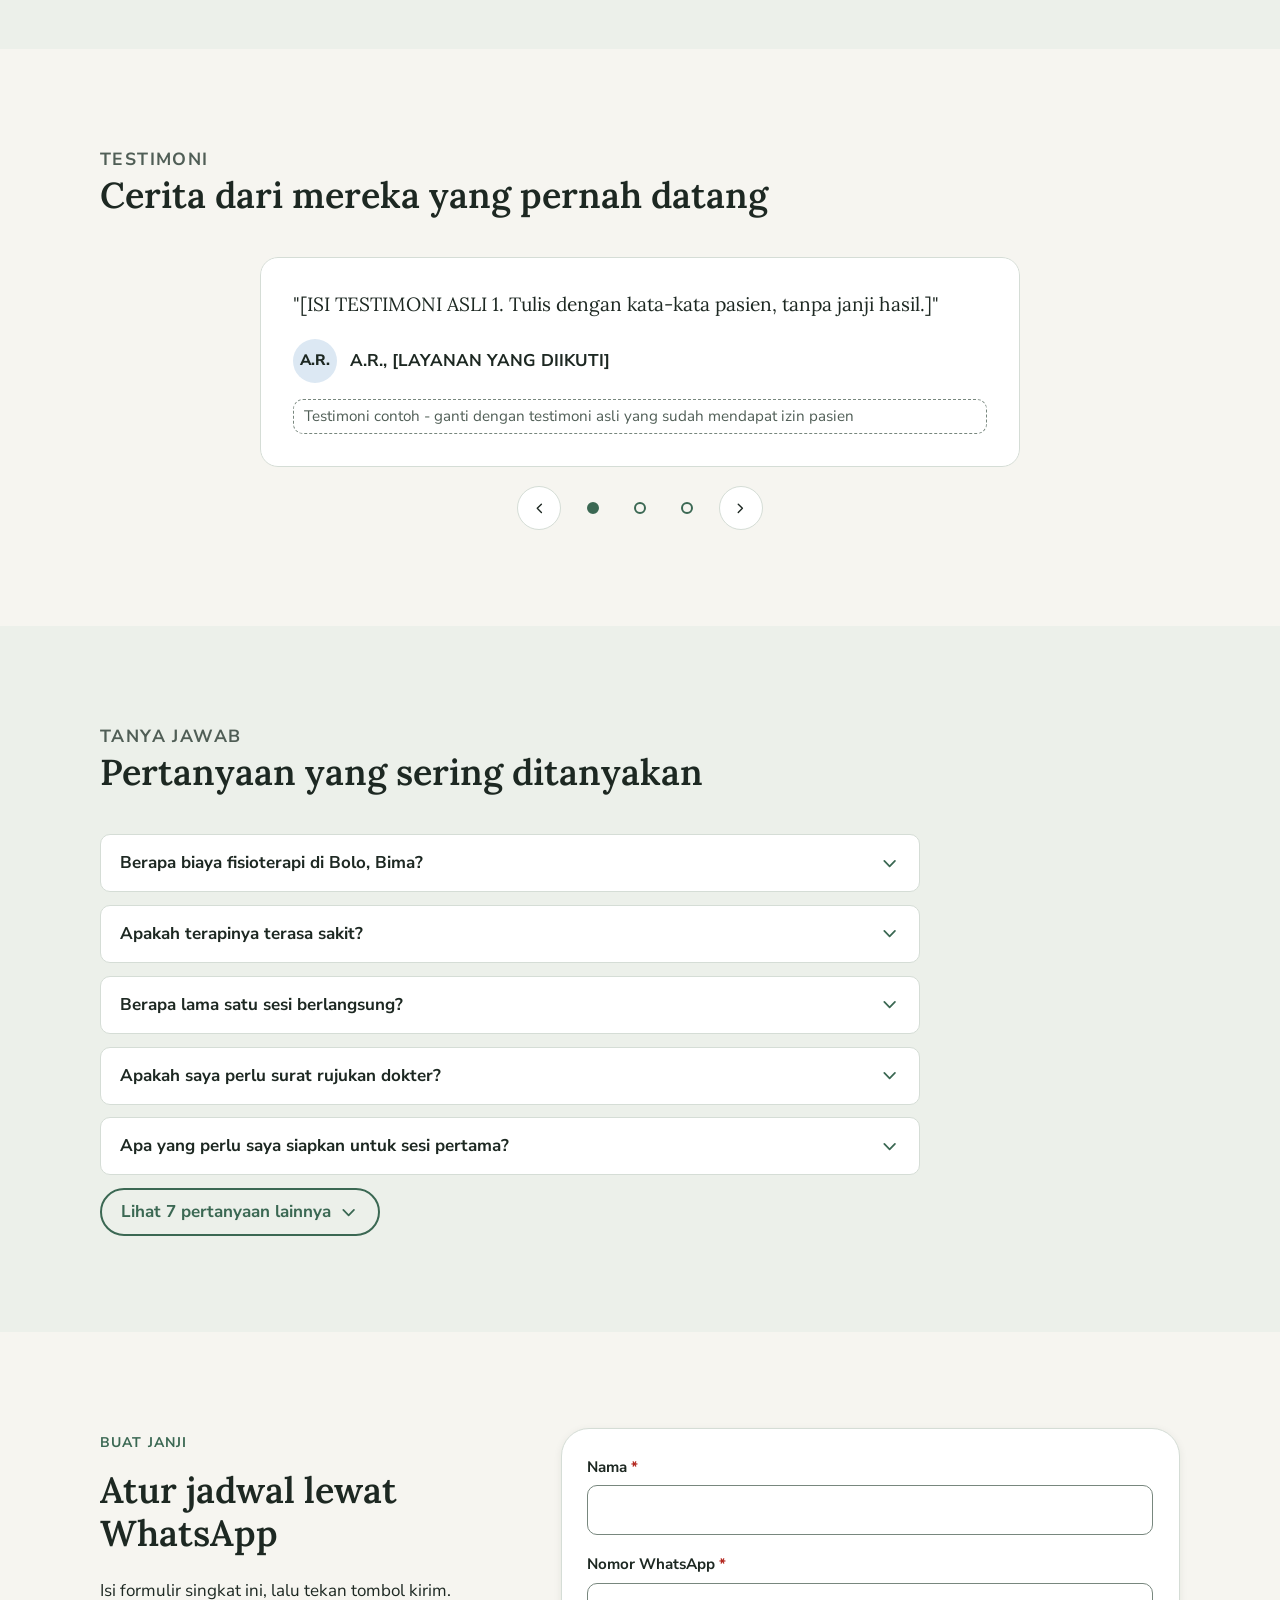
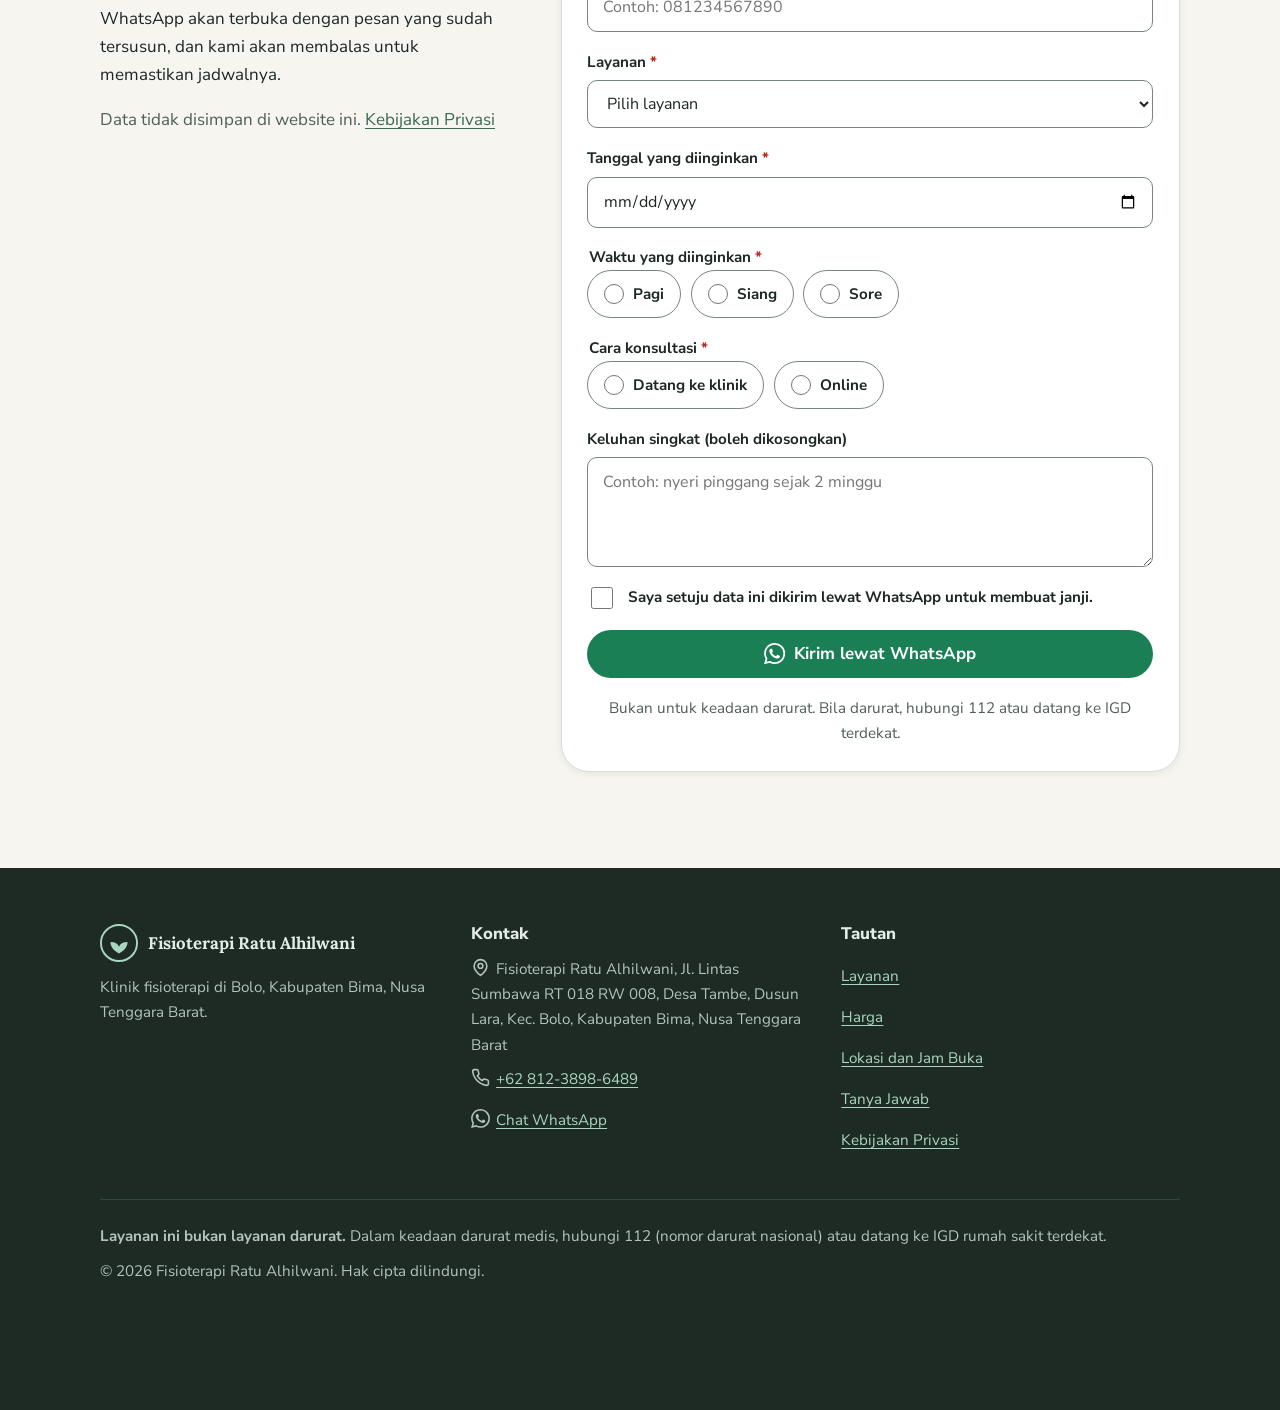
==== commit fb5b5ff5: "feat: sederhanakan UI/UX untuk pengunjung awam Hasil audit UI/UX dengan sudut pandang pengunjung awa" ====
--- a/index.html
+++ b/index.html
@@ -57,7 +57,7 @@
     "@type": "MedicalClinic",
     "@id": "https://[DOMAIN]/#klinik",
     "name": "Fisioterapi Ratu Alhilwani",
-    "description": "Klinik fisioterapi di Bolo, Kabupaten Bima, Nusa Tenggara Barat untuk nyeri otot dan sendi, cedera, rehabilitasi pasca stroke, serta fisioterapi anak dan lansia.",
+    "description": "Klinik fisioterapi di Bolo, Kabupaten Bima, Nusa Tenggara Barat untuk nyeri otot dan sendi, cedera, pemulihan setelah stroke, serta fisioterapi anak dan lansia.",
     "medicalSpecialty": "https://schema.org/Physiotherapy",
     "url": "https://[DOMAIN]/",
     "telephone": "+62 812-3898-6489",
@@ -98,7 +98,7 @@
   }
   </script>
 
-  <!-- FAQPage: isi HARUS sama dengan FAQ yang tampil di halaman -->
+  <!-- FAQPage: dihasilkan bersama FAQ di halaman; isi HARUS identik -->
   <script type="application/ld+json">
   {
     "@context": "https://schema.org",
@@ -107,62 +107,98 @@
       {
         "@type": "Question",
         "name": "Berapa biaya fisioterapi di Bolo, Bima?",
-        "acceptedAnswer": { "@type": "Answer", "text": "Biaya bergantung pada jenis layanan dan paket yang dipilih. Anda dapat melihat gambaran harga di bagian Paket dan Harga, atau menanyakannya langsung via WhatsApp. Harga dapat berubah sewaktu-waktu, sehingga kami akan mengonfirmasi biaya sebelum sesi dimulai." }
-      },
-      {
-        "@type": "Question",
-        "name": "Apakah saya perlu surat rujukan dokter untuk berobat?",
-        "acceptedAnswer": { "@type": "Answer", "text": "Tidak selalu. Anda bisa datang untuk penilaian awal oleh fisioterapis. Untuk kondisi tertentu, misalnya setelah operasi atau bila ditemukan tanda yang perlu diperiksa dokter, kami akan menyarankan pemeriksaan atau rujukan lebih lanjut. [SESUAIKAN kebijakan klinik terkait rujukan dan jaminan kesehatan]" }
+        "acceptedAnswer": {
+          "@type": "Answer",
+          "text": "Biaya bergantung pada jenis layanan dan paket yang dipilih. Gambaran harga ada di bagian Harga, atau tanyakan langsung via WhatsApp. Harga dapat berubah sewaktu-waktu, sehingga kami akan mengonfirmasi biaya sebelum sesi dimulai."
+        }
+      },
+      {
+        "@type": "Question",
+        "name": "Apakah terapinya terasa sakit?",
+        "acceptedAnswer": {
+          "@type": "Answer",
+          "text": "Sebagian gerakan mungkin terasa kurang nyaman, terutama pada bagian yang sedang nyeri atau kaku. Fisioterapis akan menyesuaikan kekuatannya, dan Anda boleh bilang kapan saja bila terasa terlalu sakit."
+        }
       },
       {
         "@type": "Question",
         "name": "Berapa lama satu sesi berlangsung?",
-        "acceptedAnswer": { "@type": "Answer", "text": "Durasi sesi berbeda untuk tiap layanan, umumnya antara 30 sampai 60 menit. Durasi tepatnya tertera pada kartu layanan dan akan dikonfirmasi saat Anda menjadwalkan sesi." }
-      },
-      {
-        "@type": "Question",
-        "name": "Apakah terapinya terasa sakit?",
-        "acceptedAnswer": { "@type": "Answer", "text": "Sebagian teknik mungkin terasa kurang nyaman, terutama pada area yang sedang nyeri atau kaku. Fisioterapis akan menyesuaikan intensitasnya, dan Anda boleh menyampaikan kapan saja bila terasa terlalu sakit." }
+        "acceptedAnswer": {
+          "@type": "Answer",
+          "text": "Umumnya 30 sampai 60 menit, tergantung layanannya. Durasi tiap layanan bisa dilihat di bagian Layanan dengan menekan \"Lihat detail\", dan akan dikonfirmasi saat Anda membuat janji."
+        }
+      },
+      {
+        "@type": "Question",
+        "name": "Apakah saya perlu surat rujukan dokter?",
+        "acceptedAnswer": {
+          "@type": "Answer",
+          "text": "Tidak selalu. Anda bisa langsung datang untuk pemeriksaan awal oleh fisioterapis. Untuk kondisi tertentu, misalnya setelah operasi atau bila ada tanda yang perlu diperiksa dokter, kami akan menyarankan Anda ke dokter lebih dulu. [SESUAIKAN kebijakan klinik terkait rujukan dan jaminan kesehatan]"
+        }
+      },
+      {
+        "@type": "Question",
+        "name": "Apa yang perlu saya siapkan untuk sesi pertama?",
+        "acceptedAnswer": {
+          "@type": "Answer",
+          "text": "Pakai pakaian longgar yang nyaman. Bawa hasil pemeriksaan yang pernah ada, seperti foto rontgen atau surat dokter, serta daftar obat yang sedang diminum. Tidak apa-apa bila belum punya; fisioterapis tetap akan memulai dengan pemeriksaan."
+        }
+      },
+      {
+        "@type": "Question",
+        "name": "Berapa kali saya perlu datang?",
+        "acceptedAnswer": {
+          "@type": "Answer",
+          "text": "Setiap orang berbeda. Jumlah pertemuan tergantung kondisi dan tujuan Anda, dan akan dijelaskan fisioterapis setelah pemeriksaan awal. Kami tidak menjanjikan hasil tertentu, tetapi kami akan menyusun latihan yang sesuai dan memantau perkembangannya."
+        }
+      },
+      {
+        "@type": "Question",
+        "name": "Apakah melayani pasien dari Kabupaten Bima dan Dompu?",
+        "acceptedAnswer": {
+          "@type": "Answer",
+          "text": "Ya, kami menerima pasien dari Kota Bima, Kabupaten Bima, dan Dompu. Hubungi kami via WhatsApp untuk mengatur jadwal yang sesuai dengan perjalanan Anda."
+        }
+      },
+      {
+        "@type": "Question",
+        "name": "Apakah tersedia sesi online untuk pasien di luar Kota Bima?",
+        "acceptedAnswer": {
+          "@type": "Answer",
+          "text": "Tersedia untuk konsultasi dan panduan latihan. Pasien di luar Kota Bima, termasuk dari Kabupaten Bima, Dompu, atau daerah lain di NTB, dapat mengikuti sesi online selama koneksi internetnya cukup stabil. Bila perlu terapi langsung, kami akan mengatur jadwal datang ke klinik."
+        }
+      },
+      {
+        "@type": "Question",
+        "name": "Apakah sesi bisa dilakukan online, atau harus datang langsung?",
+        "acceptedAnswer": {
+          "@type": "Answer",
+          "text": "Pemeriksaan awal dan terapi langsung (dengan tangan) paling baik dilakukan di klinik kami di Bolo, Bima. Konsultasi online tersedia untuk tanya jawab keluhan, panduan latihan di rumah, dan pemantauan lanjutan melalui [PLATFORM, mis. Google Meet atau WhatsApp Video]."
+        }
+      },
+      {
+        "@type": "Question",
+        "name": "Keluhan apa saja yang bisa ditangani fisioterapi?",
+        "acceptedAnswer": {
+          "@type": "Answer",
+          "text": "Misalnya nyeri punggung, leher, dan bahu, nyeri sendi, cedera saat olahraga atau bekerja, pemulihan setelah operasi atau patah tulang, lemah sebelah setelah stroke, lansia yang mudah jatuh, hingga anak yang terlambat duduk atau berjalan. Jika ragu, silakan tanyakan dulu via WhatsApp."
+        }
       },
       {
         "@type": "Question",
         "name": "Bagaimana jika saya perlu membatalkan atau mengganti jadwal?",
-        "acceptedAnswer": { "@type": "Answer", "text": "Mohon kabari kami melalui WhatsApp sesegera mungkin agar jadwal bisa diatur ulang. Ketentuan pembatalan: [KEBIJAKAN PEMBATALAN, mis. pemberitahuan minimal 24 jam sebelum sesi]." }
-      },
-      {
-        "@type": "Question",
-        "name": "Apakah sesi bisa dilakukan online, atau harus datang langsung?",
-        "acceptedAnswer": { "@type": "Answer", "text": "Penilaian awal dan terapi manual paling baik dilakukan secara langsung di klinik kami di Bima. Konsultasi online tersedia untuk diskusi keluhan, panduan latihan di rumah, dan tindak lanjut melalui [PLATFORM, mis. Google Meet atau WhatsApp Video]." }
-      },
-      {
-        "@type": "Question",
-        "name": "Apa yang perlu saya siapkan untuk sesi pertama?",
-        "acceptedAnswer": { "@type": "Answer", "text": "Kenakan pakaian longgar yang nyaman. Bawa hasil pemeriksaan yang pernah Anda miliki, seperti rontgen, MRI, atau surat dari dokter, serta daftar obat yang sedang dikonsumsi. Tidak apa-apa bila Anda belum memilikinya; fisioterapis tetap akan memulai dengan penilaian." }
-      },
-      {
-        "@type": "Question",
-        "name": "Apakah melayani pasien dari Kabupaten Bima dan Dompu?",
-        "acceptedAnswer": { "@type": "Answer", "text": "Ya, kami menerima pasien dari Kota Bima, Kabupaten Bima, dan Dompu. Hubungi kami via WhatsApp untuk mengatur jadwal yang sesuai dengan perjalanan Anda." }
-      },
-      {
-        "@type": "Question",
-        "name": "Apakah tersedia sesi online untuk pasien di luar Kota Bima?",
-        "acceptedAnswer": { "@type": "Answer", "text": "Tersedia untuk konsultasi dan panduan latihan. Pasien di luar Kota Bima, termasuk dari Kabupaten Bima, Dompu, atau daerah lain di NTB, dapat mengikuti sesi online selama memiliki koneksi internet yang cukup stabil. Bila diperlukan terapi langsung, kami akan mengatur jadwal kunjungan ke klinik." }
-      },
-      {
-        "@type": "Question",
-        "name": "Keluhan apa saja yang bisa ditangani fisioterapi?",
-        "acceptedAnswer": { "@type": "Answer", "text": "Misalnya nyeri punggung, leher, dan bahu, nyeri sendi, cedera olahraga, pemulihan setelah operasi atau patah tulang, kelemahan setelah stroke, gangguan keseimbangan pada lansia, hingga keterlambatan perkembangan motorik anak. Jika Anda ragu apakah keluhan Anda sesuai, silakan tanyakan lebih dulu via WhatsApp." }
-      },
-      {
-        "@type": "Question",
-        "name": "Berapa kali saya perlu datang?",
-        "acceptedAnswer": { "@type": "Answer", "text": "Setiap orang berbeda. Jumlah pertemuan bergantung pada kondisi dan tujuan Anda, dan akan dijelaskan fisioterapis setelah penilaian awal. Kami tidak menjanjikan hasil tertentu, tetapi kami akan menyusun program yang sesuai dan mengevaluasinya secara berkala." }
+        "acceptedAnswer": {
+          "@type": "Answer",
+          "text": "Mohon kabari kami melalui WhatsApp sesegera mungkin agar jadwal bisa diatur ulang. Ketentuan pembatalan: [KEBIJAKAN PEMBATALAN, mis. pemberitahuan minimal 24 jam sebelum sesi]."
+        }
       },
       {
         "@type": "Question",
         "name": "Apakah layanan ini bisa dipakai untuk kondisi darurat?",
-        "acceptedAnswer": { "@type": "Answer", "text": "Tidak. Layanan kami bukan layanan darurat. Jika Anda mengalami nyeri dada, sesak napas, kelemahan atau mati rasa mendadak, atau cedera berat, segera hubungi 112 (nomor darurat nasional) atau datang ke IGD rumah sakit terdekat." }
+        "acceptedAnswer": {
+          "@type": "Answer",
+          "text": "Tidak. Layanan kami bukan layanan darurat. Jika Anda mengalami nyeri dada, sesak napas, lemas atau mati rasa mendadak, atau cedera berat, segera hubungi 112 (nomor darurat nasional) atau datang ke IGD rumah sakit terdekat."
+        }
       }
     ]
   }
@@ -181,6 +217,9 @@
 
 <body>
   <a class="skip-link" href="#konten">Lewati ke konten</a>
+
+  <!-- Target "ke atas": harus elemen NON-sticky (header sticky selalu terlihat sehingga tidak memicu scroll) -->
+  <div id="atas"></div>
 
   <!-- Sprite ikon SVG inline (dipakai ulang lewat <use>) -->
   <svg width="0" height="0" style="position:absolute" aria-hidden="true" focusable="false">
@@ -195,8 +234,6 @@
       <symbol id="i-up" viewBox="0 0 24 24"><path d="m5 12 7-7 7 7M12 19V5"/></symbol>
       <symbol id="i-left" viewBox="0 0 24 24"><path d="m15 18-6-6 6-6"/></symbol>
       <symbol id="i-right" viewBox="0 0 24 24"><path d="m9 18 6-6-6-6"/></symbol>
-      <symbol id="i-pause" viewBox="0 0 24 24"><rect x="6" y="4" width="4" height="16"/><rect x="14" y="4" width="4" height="16"/></symbol>
-      <symbol id="i-play" viewBox="0 0 24 24"><path d="M6 3l14 9-14 9z"/></symbol>
       <symbol id="i-check" viewBox="0 0 24 24"><path d="M20 6 9 17l-5-5"/></symbol>
       <symbol id="i-heart" viewBox="0 0 24 24"><path d="M19 14c1.49-1.46 3-3.21 3-5.5A5.5 5.5 0 0 0 16.5 3c-1.76 0-3 .5-4.5 2-1.5-1.5-2.74-2-4.5-2A5.5 5.5 0 0 0 2 8.5c0 2.3 1.5 4.05 3 5.5l7 7z"/></symbol>
       <symbol id="i-shield" viewBox="0 0 24 24"><path d="M12 22s8-4 8-10V5l-8-3-8 3v7c0 6 8 10 8 10z"/><path d="m9 12 2 2 4-4"/></symbol>
@@ -216,9 +253,9 @@
   </svg>
 
   <!-- ============ 1. HEADER / NAVBAR ============ -->
-  <header class="site-header" id="top">
+  <header class="site-header">
     <div class="container header-inner">
-      <a class="brand" href="#top" aria-label="Fisioterapi Ratu Alhilwani - ke atas halaman">
+      <a class="brand" href="#atas" aria-label="Fisioterapi Ratu Alhilwani - ke atas halaman">
         <!-- GANTI logo: ubah SVG ini atau pakai <img src="assets/logo.svg"> -->
         <svg class="brand-mark" viewBox="0 0 40 40" aria-hidden="true" focusable="false">
           <circle cx="20" cy="20" r="19" fill="none" stroke="currentColor" stroke-width="2"/>
@@ -229,13 +266,12 @@
 
       <nav class="nav" id="site-nav" aria-label="Navigasi utama">
         <ul>
+          <li><a href="#layanan">Layanan</a></li>
+          <li><a href="#harga">Harga</a></li>
+          <li><a href="#lokasi">Lokasi</a></li>
           <li><a href="#tentang">Tentang</a></li>
-          <li><a href="#layanan">Layanan</a></li>
-          <li><a href="#terapis">Fisioterapis</a></li>
-          <li><a href="#paket">Paket</a></li>
-          <li><a href="#faq">FAQ</a></li>
-          <li><a href="#booking">Booking</a></li>
-          <li><a href="#lokasi">Lokasi</a></li>
+          <li><a href="#faq">Tanya Jawab</a></li>
+          <li><a href="#booking">Buat Janji</a></li>
         </ul>
         <a class="btn btn-wa btn-sm nav-cta" href="#booking" data-wa-message="Halo {clinic}, saya ingin bertanya tentang layanan fisioterapi.">
           <svg class="icon" aria-hidden="true"><use href="#i-whatsapp"/></svg> Chat WhatsApp
@@ -243,6 +279,8 @@
       </nav>
 
       <div class="header-actions">
+        <!-- Tombol telepon cepat (hanya tampil di layar kecil) -->
+        <a class="icon-btn header-call" href="#lokasi" data-tel-link aria-label="Telepon +62 812-3898-6489"><svg class="icon" aria-hidden="true"><use href="#i-phone"/></svg></a>
         <button class="icon-btn nav-toggle" id="nav-toggle" type="button" aria-expanded="false" aria-controls="site-nav" aria-label="Buka menu">
           <svg class="icon icon-menu" aria-hidden="true"><use href="#i-menu"/></svg>
           <svg class="icon icon-close" aria-hidden="true"><use href="#i-close"/></svg>
@@ -253,263 +291,334 @@
 
   <main id="konten">
 
-    <!-- ============ 2. HERO ============ -->
+    <!-- ============ 2. HERO + INFO CEPAT ============ -->
     <section class="hero" id="beranda" aria-labelledby="hero-title">
       <div class="container hero-grid">
         <div class="hero-copy">
           <p class="eyebrow">Klinik Fisioterapi di Bima, NTB</p>
           <h1 id="hero-title">Fisioterapi di Bima untuk Nyeri, Cedera, dan Pemulihan Gerak</h1>
-          <p class="lead">Nyeri yang mengganggu aktivitas, atau badan terasa kaku setelah cedera? Fisioterapis kami membantu Anda bergerak lebih nyaman lewat penilaian yang teliti dan latihan yang disesuaikan dengan kondisi Anda. Praktik di Bolo, Kabupaten Bima, melayani warga Kota Bima, Kabupaten Bima, dan Dompu.</p>
+          <p class="lead">Badan nyeri, kaku, atau sulit bergerak? Kami periksa dulu, lalu bantu Anda bergerak lebih nyaman. Praktik di Bolo, Kabupaten Bima.</p>
           <div class="cta-row">
             <a class="btn btn-wa" href="#booking" data-wa-message="Halo {clinic}, saya ingin bertanya tentang layanan fisioterapi.">
               <svg class="icon" aria-hidden="true"><use href="#i-whatsapp"/></svg> Konsultasi via WhatsApp
             </a>
             <a class="btn btn-outline" href="#layanan">Lihat Layanan</a>
           </div>
-          <ul class="hero-points">
-            <li><svg class="icon" aria-hidden="true"><use href="#i-check"/></svg> Dimulai dengan penilaian kondisi Anda</li>
-            <li><svg class="icon" aria-hidden="true"><use href="#i-check"/></svg> Program terapi dan latihan yang personal</li>
-            <li><svg class="icon" aria-hidden="true"><use href="#i-check"/></svg> Penjelasan yang mudah dipahami</li>
-          </ul>
-          <p class="open-status" data-open-status><span class="status-dot" aria-hidden="true"></span><span data-open-text>Cek jam operasional di bagian Lokasi</span></p>
-        </div>
-
-        <!-- Ilustrasi inline (warna mengikuti tema). GANTI dengan foto ruang terapi asli,
-             mis. assets/ruang-fisioterapi-nama-klinik-bima.webp (WebP, width/height eksplisit, fetchpriority="high"). -->
+        </div>
+
+        <!-- Ilustrasi inline (disembunyikan di HP agar info penting lebih cepat terlihat).
+             GANTI dengan foto ruang terapi asli, mis. assets/ruang-fisioterapi-ratu-alhilwani-bima.webp -->
         <svg class="hero-art illus" viewBox="0 0 480 400" role="img" aria-label="Ilustrasi ruang fisioterapi di Bima dengan bed terapi, bola latihan, tanaman, dan jendela lengkung">
           <circle cx="240" cy="200" r="185" fill="var(--bg-alt)"/>
           <path d="M150 310V165a90 90 0 0 1 180 0v145z" fill="var(--surface)" stroke="var(--line)" stroke-width="3"/>
           <path d="M240 75v235M150 190h180" stroke="var(--line)" stroke-width="3"/>
           <circle cx="285" cy="130" r="22" fill="var(--accent-soft)"/>
           <rect x="60" y="310" width="360" height="12" rx="6" fill="var(--primary-soft)"/>
-          <!-- tanaman -->
           <g transform="translate(-14 0)">
             <rect x="78" y="262" width="46" height="48" rx="8" fill="var(--accent)"/>
             <ellipse cx="88" cy="238" rx="14" ry="30" transform="rotate(-25 88 238)" fill="var(--primary)"/>
             <ellipse cx="102" cy="228" rx="13" ry="34" fill="var(--primary)"/>
             <ellipse cx="117" cy="240" rx="14" ry="30" transform="rotate(25 117 240)" fill="var(--primary)"/>
           </g>
-          <!-- bed terapi -->
           <rect x="150" y="252" width="190" height="34" rx="12" fill="var(--primary)"/>
           <rect x="162" y="232" width="56" height="22" rx="11" fill="var(--surface)" stroke="var(--line)" stroke-width="3"/>
           <rect x="170" y="286" width="150" height="14" rx="4" fill="var(--text)"/>
           <path d="M184 300v10M306 300v10" stroke="var(--text)" stroke-width="6" stroke-linecap="round"/>
-          <!-- bola latihan -->
           <circle cx="392" cy="274" r="36" fill="var(--accent)"/>
           <path d="M366 262c14 8 40 8 52 0" fill="none" stroke="var(--on-primary)" stroke-width="3" stroke-linecap="round" opacity="0.6"/>
-          <!-- penanda gerak & pemulihan -->
           <rect x="112" y="104" width="86" height="42" rx="18" fill="var(--primary)"/>
           <path d="M138 126l9 9 19-20" fill="none" stroke="var(--on-primary)" stroke-width="5" stroke-linecap="round" stroke-linejoin="round"/>
           <rect x="324" y="146" width="96" height="46" rx="16" fill="var(--surface)" stroke="var(--line)" stroke-width="3"/>
           <path d="M336 170h16l8-14 10 28 8-14h24" fill="none" stroke="var(--primary)" stroke-width="4" stroke-linecap="round" stroke-linejoin="round"/>
         </svg>
       </div>
+
+      <!-- Info cepat: hal yang paling dicari pengunjung, langsung di bawah hero -->
+      <div class="container">
+        <ul class="quick-info" aria-label="Info singkat klinik">
+          <li><a class="qi" href="#lokasi"><svg class="icon" aria-hidden="true"><use href="#i-pin"/></svg><span><strong>Lokasi</strong>Bolo, sebelum PLN Bolo</span></a></li>
+          <li><a class="qi" href="#lokasi" data-open-status><svg class="icon" aria-hidden="true"><use href="#i-clock"/></svg><span><strong>Jam buka</strong><span class="qi-status"><span class="status-dot" aria-hidden="true"></span><span data-open-text>Lihat jadwal</span></span></span></a></li>
+          <li><a class="qi" href="#booking" data-wa-message="Halo {clinic}, saya ingin bertanya tentang layanan fisioterapi."><svg class="icon" aria-hidden="true"><use href="#i-whatsapp"/></svg><span><strong>WhatsApp</strong>Chat sekarang</span></a></li>
+          <li><a class="qi" href="#lokasi" data-tel-link><svg class="icon" aria-hidden="true"><use href="#i-phone"/></svg><span><strong>Telepon</strong><span data-config-text="phone">+62 812-3898-6489</span></span></a></li>
+        </ul>
+      </div>
     </section>
 
-    <!-- ============ 3. TENTANG KLINIK ============ -->
-    <section class="section" id="tentang" aria-labelledby="tentang-title">
-      <div class="container about-grid">
-        <div class="reveal">
-          <p class="eyebrow">Tentang Klinik</p>
-          <h2 id="tentang-title">Gerak yang lebih nyaman, dengan langkah yang bisa Anda pahami</h2>
-          <p>Fisioterapi Ratu Alhilwani adalah praktik fisioterapi di Bolo, Kabupaten Bima, Nusa Tenggara Barat, yang dikelola langsung oleh Ratu Alhilwani. Kami melayani warga Kota Bima, Kabupaten Bima, dan Dompu yang mengalami nyeri otot dan sendi, cedera, kelemahan setelah sakit, maupun kendala tumbuh kembang gerak pada anak.</p>
-          <!-- SESUAIKAN: ganti visi dengan visi klinik yang sebenarnya -->
-          <blockquote class="vision">Menjadi tempat yang tepercaya dan mudah dijangkau bagi warga Bima dan sekitarnya untuk memulihkan serta menjaga kemampuan bergerak.</blockquote>
-          <ul class="values">
-            <li><span class="icon-badge"><svg class="icon" aria-hidden="true"><use href="#i-shield"/></svg></span><div><strong>Keselamatan</strong><span>Teknik dipilih dengan hati-hati sesuai kondisi Anda.</span></div></li>
-            <li><span class="icon-badge"><svg class="icon" aria-hidden="true"><use href="#i-user"/></svg></span><div><strong>Profesional</strong><span>Ditangani fisioterapis dengan latar belakang yang relevan.</span></div></li>
-            <li><span class="icon-badge"><svg class="icon" aria-hidden="true"><use href="#i-chat"/></svg></span><div><strong>Komunikasi jelas</strong><span>Anda tahu apa yang dikerjakan dan alasannya.</span></div></li>
-            <li><span class="icon-badge"><svg class="icon" aria-hidden="true"><use href="#i-heart"/></svg></span><div><strong>Empati</strong><span>Dengan sabar mendampingi proses pemulihan.</span></div></li>
-          </ul>
-        </div>
-        <div class="approach reveal">
-          <h3>Pendekatan kami</h3>
-          <div class="grid" style="margin-top:1rem">
-            <div class="card"><h4>1. Menilai dulu</h4><p>Sesi pertama diawali dengan wawancara keluhan dan pemeriksaan gerak, agar terapi tepat sasaran.</p></div>
-            <div class="card"><h4>2. Program yang personal</h4><p>Terapi dan latihan disusun sesuai kondisi serta tujuan Anda: [SEBUTKAN METODE, mis. terapi manual, latihan penguatan, elektroterapi].</p></div>
-            <div class="card"><h4>3. Evaluasi berkala</h4><p>Perkembangan dinilai secara berkala, dan Anda mendapat latihan sederhana untuk dilakukan di rumah.</p></div>
-          </div>
-        </div>
-      </div>
-    </section>
-
-    <!-- ============ 4. LAYANAN ============ -->
-    <!-- SESUAIKAN: nama layanan, deskripsi, durasi, dan "cocok untuk". data-service-name juga mengisi dropdown di form booking. -->
+    <!-- ============ 3. LAYANAN ============ -->
+    <!-- SESUAIKAN: nama, deskripsi, durasi, "cocok untuk". data-service-name juga mengisi pilihan layanan di form. -->
     <section class="section section-alt" id="layanan" aria-labelledby="layanan-title">
       <div class="container">
         <div class="section-head reveal">
           <p class="eyebrow">Layanan</p>
           <h2 id="layanan-title">Layanan fisioterapi di Bima</h2>
-          <p>Pilih layanan yang paling mendekati keluhan Anda. Kalau masih ragu, tanyakan saja lewat WhatsApp, kami bantu arahkan.</p>
-        </div>
-        <div class="grid grid-auto">
-          <article class="card service reveal" data-service-name="Nyeri Punggung, Leher, dan Bahu">
-            <span class="icon-badge"><svg class="icon" aria-hidden="true"><use href="#i-user"/></svg></span>
-            <h3>Nyeri Punggung, Leher, dan Bahu</h3>
-            <p>Penanganan nyeri dan kekakuan otot atau sendi, termasuk yang dipicu duduk lama atau mengangkat beban.</p>
-            <dl class="service-meta">
-              <div><dt>Durasi:</dt><dd>sekitar 45-60 menit</dd></div>
-              <div><dt>Cocok untuk:</dt><dd>Pekerja kantoran, pengemudi, petani, dan siapa pun dengan nyeri punggung atau leher di Bima</dd></div>
-            </dl>
+          <p>Pilih yang paling mirip dengan keluhan Anda. Kalau ragu, tanya saja lewat WhatsApp.</p>
+        </div>
+        <div class="grid grid-auto services">
+          <article class="card service" data-service-name="Nyeri Punggung, Leher, dan Bahu">
+            <div class="service-top">
+              <span class="icon-badge"><svg class="icon" aria-hidden="true"><use href="#i-user"/></svg></span>
+              <h3>Nyeri Punggung, Leher, dan Bahu</h3>
+            </div>
+            <p>Untuk nyeri atau kaku karena duduk lama, mengangkat beban, atau salah posisi tidur.</p>
+            <details class="svc-more">
+              <summary>Lihat detail <svg class="icon" aria-hidden="true"><use href="#i-chevron"/></svg></summary>
+              <dl class="service-meta">
+                <div><dt>Lama sesi</dt><dd>sekitar 45-60 menit</dd></div>
+                <div><dt>Cocok untuk</dt><dd>Pekerja kantoran, pengemudi, petani, dan siapa pun yang sering pegal atau nyeri</dd></div>
+              </dl>
+            </details>
             <a class="btn btn-wa btn-sm" href="#booking" data-wa-message="Halo {clinic}, saya ingin bertanya tentang layanan Nyeri Punggung, Leher, dan Bahu."><svg class="icon" aria-hidden="true"><use href="#i-whatsapp"/></svg> Tanya via WhatsApp</a>
           </article>
 
-          <article class="card service reveal" data-service-name="Cedera Olahraga dan Pasca Operasi">
-            <span class="icon-badge"><svg class="icon" aria-hidden="true"><use href="#i-zap"/></svg></span>
-            <h3>Cedera Olahraga dan Pasca Operasi</h3>
-            <p>Pemulihan gerak dan kekuatan setelah keseleo, cedera sendi atau otot, patah tulang, atau operasi ortopedi.</p>
-            <dl class="service-meta">
-              <div><dt>Durasi:</dt><dd>sekitar 45-60 menit</dd></div>
-              <div><dt>Cocok untuk:</dt><dd>Atlet, pelajar, dan pasien yang dianjurkan dokter menjalani rehabilitasi</dd></div>
-            </dl>
-            <a class="btn btn-wa btn-sm" href="#booking" data-wa-message="Halo {clinic}, saya ingin bertanya tentang layanan Cedera Olahraga dan Pasca Operasi."><svg class="icon" aria-hidden="true"><use href="#i-whatsapp"/></svg> Tanya via WhatsApp</a>
+          <article class="card service" data-service-name="Cedera dan Setelah Operasi">
+            <div class="service-top">
+              <span class="icon-badge"><svg class="icon" aria-hidden="true"><use href="#i-zap"/></svg></span>
+              <h3>Cedera dan Setelah Operasi</h3>
+            </div>
+            <p>Membantu memulihkan gerak setelah keseleo, patah tulang, atau operasi tulang dan sendi.</p>
+            <details class="svc-more">
+              <summary>Lihat detail <svg class="icon" aria-hidden="true"><use href="#i-chevron"/></svg></summary>
+              <dl class="service-meta">
+                <div><dt>Lama sesi</dt><dd>sekitar 45-60 menit</dd></div>
+                <div><dt>Cocok untuk</dt><dd>Pelajar, atlet, pekerja, dan pasien yang disarankan dokter untuk terapi</dd></div>
+              </dl>
+            </details>
+            <a class="btn btn-wa btn-sm" href="#booking" data-wa-message="Halo {clinic}, saya ingin bertanya tentang layanan Cedera dan Setelah Operasi."><svg class="icon" aria-hidden="true"><use href="#i-whatsapp"/></svg> Tanya via WhatsApp</a>
           </article>
 
-          <article class="card service reveal" data-service-name="Rehabilitasi Pasca Stroke">
-            <span class="icon-badge"><svg class="icon" aria-hidden="true"><use href="#i-activity"/></svg></span>
-            <h3>Rehabilitasi Pasca Stroke</h3>
-            <p>Latihan untuk membantu melatih kembali gerak, keseimbangan, dan aktivitas sehari-hari setelah stroke atau gangguan saraf.</p>
-            <dl class="service-meta">
-              <div><dt>Durasi:</dt><dd>sekitar 60 menit</dd></div>
-              <div><dt>Cocok untuk:</dt><dd>Pasien yang kondisinya sudah stabil menurut dokter, beserta keluarga yang mendampingi</dd></div>
-            </dl>
-            <a class="btn btn-wa btn-sm" href="#booking" data-wa-message="Halo {clinic}, saya ingin bertanya tentang layanan Rehabilitasi Pasca Stroke."><svg class="icon" aria-hidden="true"><use href="#i-whatsapp"/></svg> Tanya via WhatsApp</a>
+          <article class="card service" data-service-name="Pemulihan Setelah Stroke">
+            <div class="service-top">
+              <span class="icon-badge"><svg class="icon" aria-hidden="true"><use href="#i-activity"/></svg></span>
+              <h3>Pemulihan Setelah Stroke</h3>
+            </div>
+            <p>Latihan agar kembali bisa bergerak dan beraktivitas sehari-hari setelah stroke.</p>
+            <details class="svc-more">
+              <summary>Lihat detail <svg class="icon" aria-hidden="true"><use href="#i-chevron"/></svg></summary>
+              <dl class="service-meta">
+                <div><dt>Lama sesi</dt><dd>sekitar 60 menit</dd></div>
+                <div><dt>Cocok untuk</dt><dd>Pasien yang kondisinya sudah stabil menurut dokter, didampingi keluarga</dd></div>
+              </dl>
+            </details>
+            <a class="btn btn-wa btn-sm" href="#booking" data-wa-message="Halo {clinic}, saya ingin bertanya tentang layanan Pemulihan Setelah Stroke."><svg class="icon" aria-hidden="true"><use href="#i-whatsapp"/></svg> Tanya via WhatsApp</a>
           </article>
 
-          <article class="card service reveal" data-service-name="Fisioterapi Anak">
-            <span class="icon-badge"><svg class="icon" aria-hidden="true"><use href="#i-smile"/></svg></span>
-            <h3>Fisioterapi Anak</h3>
-            <p>Stimulasi dan latihan untuk anak dengan keterlambatan perkembangan motorik, otot lemah atau kaku, maupun masalah postur.</p>
-            <dl class="service-meta">
-              <div><dt>Durasi:</dt><dd>sekitar 30-45 menit</dd></div>
-              <div><dt>Cocok untuk:</dt><dd>Bayi dan anak yang terlambat duduk, merangkak, atau berjalan; orang tua ikut didampingi</dd></div>
-            </dl>
+          <article class="card service" data-service-name="Fisioterapi Anak">
+            <div class="service-top">
+              <span class="icon-badge"><svg class="icon" aria-hidden="true"><use href="#i-smile"/></svg></span>
+              <h3>Fisioterapi Anak</h3>
+            </div>
+            <p>Untuk bayi dan anak yang terlambat duduk, merangkak, atau berjalan.</p>
+            <details class="svc-more">
+              <summary>Lihat detail <svg class="icon" aria-hidden="true"><use href="#i-chevron"/></svg></summary>
+              <dl class="service-meta">
+                <div><dt>Lama sesi</dt><dd>sekitar 30-45 menit</dd></div>
+                <div><dt>Cocok untuk</dt><dd>Bayi dan anak; orang tua ikut mendampingi dan diajari latihan di rumah</dd></div>
+              </dl>
+            </details>
             <a class="btn btn-wa btn-sm" href="#booking" data-wa-message="Halo {clinic}, saya ingin bertanya tentang layanan Fisioterapi Anak."><svg class="icon" aria-hidden="true"><use href="#i-whatsapp"/></svg> Tanya via WhatsApp</a>
           </article>
 
-          <article class="card service reveal" data-service-name="Fisioterapi Lansia dan Keseimbangan">
-            <span class="icon-badge"><svg class="icon" aria-hidden="true"><use href="#i-users"/></svg></span>
-            <h3>Fisioterapi Lansia dan Keseimbangan</h3>
-            <p>Latihan untuk menjaga kekuatan, kelenturan, dan keseimbangan, serta membantu mengurangi risiko jatuh.</p>
-            <dl class="service-meta">
-              <div><dt>Durasi:</dt><dd>sekitar 45-60 menit</dd></div>
-              <div><dt>Cocok untuk:</dt><dd>Lansia dengan nyeri sendi, mudah goyah, atau sulit berjalan</dd></div>
-            </dl>
-            <a class="btn btn-wa btn-sm" href="#booking" data-wa-message="Halo {clinic}, saya ingin bertanya tentang layanan Fisioterapi Lansia dan Keseimbangan."><svg class="icon" aria-hidden="true"><use href="#i-whatsapp"/></svg> Tanya via WhatsApp</a>
+          <article class="card service" data-service-name="Lansia dan Keseimbangan">
+            <div class="service-top">
+              <span class="icon-badge"><svg class="icon" aria-hidden="true"><use href="#i-users"/></svg></span>
+              <h3>Lansia dan Keseimbangan</h3>
+            </div>
+            <p>Melatih kekuatan dan keseimbangan agar lebih mantap berjalan dan tidak mudah jatuh.</p>
+            <details class="svc-more">
+              <summary>Lihat detail <svg class="icon" aria-hidden="true"><use href="#i-chevron"/></svg></summary>
+              <dl class="service-meta">
+                <div><dt>Lama sesi</dt><dd>sekitar 45-60 menit</dd></div>
+                <div><dt>Cocok untuk</dt><dd>Lansia yang nyeri sendi, mudah goyah, atau sulit berjalan</dd></div>
+              </dl>
+            </details>
+            <a class="btn btn-wa btn-sm" href="#booking" data-wa-message="Halo {clinic}, saya ingin bertanya tentang layanan Lansia dan Keseimbangan."><svg class="icon" aria-hidden="true"><use href="#i-whatsapp"/></svg> Tanya via WhatsApp</a>
           </article>
 
           <!-- OPSIONAL: hapus kartu ini bila klinik tidak melayani kunjungan rumah -->
-          <article class="card service reveal" data-service-name="Fisioterapi Kunjungan Rumah">
-            <span class="icon-badge"><svg class="icon" aria-hidden="true"><use href="#i-home"/></svg></span>
-            <h3>Fisioterapi Kunjungan Rumah</h3>
-            <p>Fisioterapis datang ke rumah bagi pasien yang sulit bepergian, misalnya setelah stroke atau operasi.</p>
-            <dl class="service-meta">
-              <div><dt>Durasi:</dt><dd>sekitar 60 menit</dd></div>
-              <div><dt>Cocok untuk:</dt><dd>Pasien di area [AREA KUNJUNGAN, mis. Kota Bima dan sekitarnya]</dd></div>
-            </dl>
-            <a class="btn btn-wa btn-sm" href="#booking" data-wa-message="Halo {clinic}, saya ingin bertanya tentang layanan Fisioterapi Kunjungan Rumah."><svg class="icon" aria-hidden="true"><use href="#i-whatsapp"/></svg> Tanya via WhatsApp</a>
+          <article class="card service" data-service-name="Kunjungan ke Rumah">
+            <div class="service-top">
+              <span class="icon-badge"><svg class="icon" aria-hidden="true"><use href="#i-home"/></svg></span>
+              <h3>Kunjungan ke Rumah</h3>
+            </div>
+            <p>Fisioterapis datang ke rumah untuk pasien yang sulit bepergian.</p>
+            <details class="svc-more">
+              <summary>Lihat detail <svg class="icon" aria-hidden="true"><use href="#i-chevron"/></svg></summary>
+              <dl class="service-meta">
+                <div><dt>Lama sesi</dt><dd>sekitar 60 menit</dd></div>
+                <div><dt>Cocok untuk</dt><dd>Pasien di area [AREA KUNJUNGAN, mis. Kota Bima dan sekitarnya]</dd></div>
+              </dl>
+            </details>
+            <a class="btn btn-wa btn-sm" href="#booking" data-wa-message="Halo {clinic}, saya ingin bertanya tentang layanan Kunjungan ke Rumah."><svg class="icon" aria-hidden="true"><use href="#i-whatsapp"/></svg> Tanya via WhatsApp</a>
           </article>
         </div>
       </div>
     </section>
 
-    <!-- ============ 5. TIM FISIOTERAPIS ============ -->
-    <!-- JANGAN karang nama/gelar/nomor izin. Ganti placeholder dengan data asli yang sudah disetujui fisioterapis. -->
-    <section class="section" id="terapis" aria-labelledby="terapis-title">
+    <!-- ============ 4. HARGA ============ -->
+    <!-- ISI harga asli. Jangan tampilkan harga yang belum pasti. -->
+    <section class="section" id="harga" aria-labelledby="harga-title">
       <div class="container">
         <div class="section-head reveal">
-          <p class="eyebrow">Fisioterapis</p>
-          <h2 id="terapis-title">Kenali fisioterapis yang akan mendampingi Anda</h2>
-          <p>Praktik ini dikelola langsung oleh fisioterapisnya, sehingga Anda dapat berkonsultasi langsung sejak penilaian awal.</p>
-        </div>
-        <div class="grid grid-single">
-          <article class="card therapist reveal" data-therapist-name="Ratu Alhilwani">
-            <!-- GANTI foto: assets/ratu-alhilwani-fisioterapis-bima.webp (WebP, 320x320) -->
-            <img src="assets/terapis-placeholder.svg" alt="Foto Ratu Alhilwani, fisioterapis di Fisioterapi Ratu Alhilwani, Bolo, Bima" width="220" height="220" loading="lazy">
-            <h3>Ratu Alhilwani, [GELAR]</h3>
-            <p class="role">[SPESIALISASI, mis. Fisioterapi Muskuloskeletal]</p>
-            <p class="license">Nomor STR/SIPF: [NOMOR IZIN PRAKTIK]</p>
-            <a class="btn btn-outline btn-sm" href="#booking" data-wa-message="Halo {clinic}, saya ingin menjadwalkan sesi dengan Ratu Alhilwani.">Jadwalkan dengan Ratu Alhilwani</a>
+          <p class="eyebrow">Harga</p>
+          <h2 id="harga-title">Pilihan paket dan harga</h2>
+          <p>Mulai dari satu kali pemeriksaan, atau paket beberapa kali datang bila perlu terapi lanjutan.</p>
+        </div>
+        <div class="grid grid-auto packages">
+          <article class="card package" data-package-name="Pemeriksaan Awal">
+            <h3>Pemeriksaan Awal</h3>
+            <p class="package-fit">Cocok untuk: <strong>Baru pertama kali datang</strong></p>
+            <p class="price">Rp [HARGA] <small>/ sesi</small></p>
+            <ul class="checklist">
+              <li><svg class="icon" aria-hidden="true"><use href="#i-check"/></svg> Ditanya keluhannya dan diperiksa gerakannya</li>
+              <li><svg class="icon" aria-hidden="true"><use href="#i-check"/></svg> Dijelaskan kondisi dan rencana terapinya</li>
+            </ul>
+            <a class="btn btn-outline" href="#booking" data-wa-message="Halo {clinic}, saya tertarik dengan Pemeriksaan Awal.">Pilih Paket</a>
           </article>
-        </div>
+
+          <article class="card package featured" data-package-name="Paket 6 Sesi">
+            <span class="badge">Paling Dipilih</span>
+            <h3>Paket 6 Sesi</h3>
+            <p class="package-fit">Cocok untuk: <strong>Keluhan yang perlu beberapa kali terapi</strong></p>
+            <p class="price">Rp [HARGA] <small>/ 6 sesi</small></p>
+            <ul class="checklist">
+              <li><svg class="icon" aria-hidden="true"><use href="#i-check"/></svg> Terapi dan latihan sesuai kondisi Anda</li>
+              <li><svg class="icon" aria-hidden="true"><use href="#i-check"/></svg> Diajari latihan sederhana untuk di rumah</li>
+            </ul>
+            <a class="btn btn-primary" href="#booking" data-wa-message="Halo {clinic}, saya tertarik dengan Paket 6 Sesi.">Pilih Paket</a>
+          </article>
+
+          <article class="card package" data-package-name="Paket 12 Sesi">
+            <h3>Paket 12 Sesi</h3>
+            <p class="package-fit">Cocok untuk: <strong>Pemulihan stroke atau setelah operasi</strong></p>
+            <p class="price">Rp [HARGA] <small>/ 12 sesi</small></p>
+            <ul class="checklist">
+              <li><svg class="icon" aria-hidden="true"><use href="#i-check"/></svg> Terapi berkelanjutan dalam jangka lebih panjang</li>
+              <li><svg class="icon" aria-hidden="true"><use href="#i-check"/></svg> Perkembangan dipantau secara berkala</li>
+            </ul>
+            <a class="btn btn-outline" href="#booking" data-wa-message="Halo {clinic}, saya tertarik dengan Paket 12 Sesi.">Pilih Paket</a>
+          </article>
+        </div>
+        <p class="price-note">Harga dapat berubah sewaktu-waktu. Kami akan memberi tahu biaya terbaru sebelum sesi dimulai.</p>
       </div>
     </section>
 
-    <!-- ============ 6. ALUR KONSULTASI ============ -->
+    <!-- ============ 5. ALUR ============ -->
     <section class="section section-tint" id="alur" aria-labelledby="alur-title">
       <div class="container">
         <div class="section-head reveal">
-          <p class="eyebrow">Alur Konsultasi</p>
-          <h2 id="alur-title">Empat langkah menuju sesi pertama</h2>
-          <p>Prosesnya dibuat sederhana, supaya Anda tidak perlu khawatir saat memulai.</p>
+          <p class="eyebrow">Cara Memulai</p>
+          <h2 id="alur-title">Empat langkah sampai sesi pertama</h2>
+          <p>Tidak perlu bingung. Cukup mulai dari chat.</p>
         </div>
         <ol class="steps">
-          <li class="step reveal"><h3>Chat via WhatsApp</h3><p>Ceritakan keluhan Anda secara singkat: bagian tubuh mana, sejak kapan, dan apa yang memperberat.</p></li>
-          <li class="step reveal"><h3>Pilih layanan dan jadwal</h3><p>Kami bantu mencocokkan layanan dan fisioterapis, lalu menyepakati jadwal yang sesuai.</p></li>
-          <li class="step reveal"><h3>Konfirmasi dan persiapan</h3><p>Anda menerima konfirmasi jadwal, alamat klinik, informasi biaya, dan saran pakaian serta dokumen yang dibawa.</p></li>
-          <li class="step reveal"><h3>Sesi pertama</h3><p>Fisioterapis menilai kondisi Anda, menjelaskan rencana terapi, lalu memulai penanganan bila sesuai.</p></li>
+          <li class="step"><h3>Chat via WhatsApp</h3><p>Ceritakan singkat: bagian mana yang sakit dan sejak kapan.</p></li>
+          <li class="step"><h3>Pilih jadwal</h3><p>Kami bantu pilihkan layanan dan waktu yang cocok untuk Anda.</p></li>
+          <li class="step"><h3>Terima konfirmasi</h3><p>Anda mendapat jadwal pasti, info biaya, dan saran pakaian yang nyaman.</p></li>
+          <li class="step"><h3>Datang untuk sesi pertama</h3><p>Fisioterapis memeriksa, menjelaskan kondisi Anda, lalu memulai terapi bila sesuai.</p></li>
         </ol>
       </div>
     </section>
 
-    <!-- ============ 7. PAKET & HARGA ============ -->
-    <!-- ISI harga asli. Jangan tampilkan harga yang belum pasti. -->
-    <section class="section" id="paket" aria-labelledby="paket-title">
+    <!-- ============ 6. LOKASI & JAM ============ -->
+    <!-- NAP di sini HARUS sama persis dengan footer dan JSON-LD -->
+    <section class="section" id="lokasi" aria-labelledby="lokasi-title">
       <div class="container">
         <div class="section-head reveal">
-          <p class="eyebrow">Paket dan Harga</p>
-          <h2 id="paket-title">Pilihan paket yang transparan</h2>
-          <p>Mulai dari satu sesi penilaian, atau paket beberapa sesi bila Anda memerlukan terapi yang berkelanjutan.</p>
-        </div>
-        <div class="grid grid-auto packages">
-          <article class="card package reveal" data-package-name="Asesmen Awal">
-            <h3>Asesmen Awal</h3>
-            <p class="price">Rp [HARGA] <small>/ sesi</small></p>
-            <ul class="checklist">
-              <li><svg class="icon" aria-hidden="true"><use href="#i-check"/></svg> Wawancara keluhan dan pemeriksaan gerak</li>
-              <li><svg class="icon" aria-hidden="true"><use href="#i-check"/></svg> Penjelasan kondisi dan rencana terapi</li>
-              <li><svg class="icon" aria-hidden="true"><use href="#i-check"/></svg> Cocok untuk memulai dan berkenalan</li>
+          <p class="eyebrow">Lokasi dan Jam Buka</p>
+          <h2 id="lokasi-title">Lokasi klinik fisioterapi di Bolo, Bima</h2>
+          <p>Di Jl. Lintas Sumbawa, Kecamatan Bolo, sebelum PLN Bolo.</p>
+        </div>
+        <div class="location-grid">
+          <div class="reveal">
+            <div class="map-wrap">
+              <!-- GANTI src bila perlu: Google Maps > Bagikan > Sematkan peta > salin URL di dalam src="..." -->
+              <iframe title="Peta lokasi Fisioterapi Ratu Alhilwani di Bolo, Bima" src="https://www.google.com/maps?q=-8.5105121,118.595913&amp;z=18&amp;output=embed" loading="lazy" referrerpolicy="no-referrer-when-downgrade" allowfullscreen></iframe>
+              <p class="map-caption">Peta menampilkan titik lokasi klinik di Bolo, Kabupaten Bima.</p>
+            </div>
+          </div>
+          <div>
+            <ul class="info-list">
+              <li>
+                <svg class="icon" aria-hidden="true"><use href="#i-pin"/></svg>
+                <address><strong>Fisioterapi Ratu Alhilwani</strong><br>Jl. Lintas Sumbawa RT 018 RW 008, Desa Tambe, Dusun Lara, Kec. Bolo, Kabupaten Bima, Nusa Tenggara Barat<br>Telepon: <a href="#" data-tel-link><span data-config-text="phone">+62 812-3898-6489</span></a></address>
+              </li>
+              <li>
+                <svg class="icon" aria-hidden="true"><use href="#i-chat"/></svg>
+                <div><strong>Patokan</strong><br>Sebelum PLN Bolo, di Jl. Lintas Sumbawa</div>
+              </li>
+              <li>
+                <svg class="icon" aria-hidden="true"><use href="#i-clock"/></svg>
+                <div>
+                  <strong>Jam buka (WITA)</strong>
+                  <!-- SESUAIKAN: jam harus sama dengan CONFIG.hours di js/main.js dan openingHoursSpecification di JSON-LD -->
+                  <dl class="hours" aria-label="Jam operasional">
+                    <div data-days="1,2,3,4,5"><dt>Senin - Jumat</dt><dd>08.00 - 16.00</dd></div>
+                    <div data-days="6"><dt>Sabtu</dt><dd>08.00 - 12.00</dd></div>
+                    <div data-days="0"><dt>Minggu</dt><dd>Tutup</dd></div>
+                  </dl>
+                  <p class="open-status" data-open-status><span class="status-dot" aria-hidden="true"></span><span data-open-text>Memeriksa jam buka...</span></p>
+                </div>
+              </li>
+              <li>
+                <svg class="icon" aria-hidden="true"><use href="#i-pin"/></svg>
+                <div><strong>Parkir dan akses</strong><br>[INFO PARKIR, mis. tersedia parkir motor dan mobil di halaman klinik] / [INFO AKSES, mis. ruang terapi di lantai dasar, ramah kursi roda dan lansia]</div>
+              </li>
             </ul>
-            <a class="btn btn-outline" href="#booking" data-wa-message="Halo {clinic}, saya tertarik dengan paket Asesmen Awal.">Pilih Paket</a>
-          </article>
-
-          <article class="card package featured reveal" data-package-name="Paket 6 Sesi">
-            <span class="badge">Paling Dipilih</span>
-            <h3>Paket 6 Sesi</h3>
-            <p class="price">Rp [HARGA] <small>/ 6 sesi</small></p>
-            <ul class="checklist">
-              <li><svg class="icon" aria-hidden="true"><use href="#i-check"/></svg> Enam sesi terapi dengan program personal</li>
-              <li><svg class="icon" aria-hidden="true"><use href="#i-check"/></svg> Evaluasi perkembangan berkala</li>
-              <li><svg class="icon" aria-hidden="true"><use href="#i-check"/></svg> Panduan latihan untuk di rumah</li>
-            </ul>
-            <a class="btn btn-primary" href="#booking" data-wa-message="Halo {clinic}, saya tertarik dengan paket Paket 6 Sesi.">Pilih Paket</a>
-          </article>
-
-          <article class="card package reveal" data-package-name="Paket 12 Sesi">
-            <h3>Paket 12 Sesi</h3>
-            <p class="price">Rp [HARGA] <small>/ 12 sesi</small></p>
-            <ul class="checklist">
-              <li><svg class="icon" aria-hidden="true"><use href="#i-check"/></svg> Program lanjutan untuk pemulihan jangka panjang</li>
-              <li><svg class="icon" aria-hidden="true"><use href="#i-check"/></svg> Cocok untuk rehabilitasi pasca stroke atau operasi</li>
-              <li><svg class="icon" aria-hidden="true"><use href="#i-check"/></svg> Jadwal dapat disesuaikan</li>
-            </ul>
-            <a class="btn btn-outline" href="#booking" data-wa-message="Halo {clinic}, saya tertarik dengan paket Paket 12 Sesi.">Pilih Paket</a>
-          </article>
-        </div>
-        <p class="price-note">Catatan: harga dapat berubah sewaktu-waktu. Kami akan mengonfirmasi biaya terbaru sebelum sesi Anda dimulai.</p>
+            <details class="svc-more directions-toggle">
+              <summary>Petunjuk arah dari tempat umum <svg class="icon" aria-hidden="true"><use href="#i-chevron"/></svg></summary>
+              <!-- ISI dengan rute nyata dari titik-titik yang umum dikenal warga -->
+              <ul class="directions">
+                <li><strong>Dari pusat Kota Bima:</strong> [PETUNJUK ARAH]</li>
+                <li><strong>Dari Terminal Dara:</strong> [PETUNJUK ARAH]</li>
+                <li><strong>Dari Pelabuhan Bima:</strong> [PETUNJUK ARAH]</li>
+                <li><strong>Dari Bandara Sultan Muhammad Salahuddin:</strong> [PETUNJUK ARAH]</li>
+                <li><strong>Dari Kabupaten Bima dan Dompu:</strong> [PETUNJUK ARAH]</li>
+              </ul>
+            </details>
+            <div class="btn-row">
+              <a class="btn btn-primary" href="#" data-directions-link target="_blank" rel="noopener noreferrer"><svg class="icon" aria-hidden="true"><use href="#i-pin"/></svg> Buka di Google Maps</a>
+              <a class="btn btn-primary" href="#" data-tel-link><svg class="icon" aria-hidden="true"><use href="#i-phone"/></svg> Telepon Klinik</a>
+            </div>
+          </div>
+        </div>
       </div>
     </section>
 
+    <!-- ============ 7. TENTANG & FISIOTERAPIS ============ -->
+    <!-- JANGAN karang gelar/nomor izin. Ganti placeholder dengan data asli. -->
+    <section class="section section-alt" id="tentang" aria-labelledby="tentang-title">
+      <div class="container about-grid">
+        <div class="reveal">
+          <p class="eyebrow">Tentang Kami</p>
+          <h2 id="tentang-title">Ditangani langsung oleh fisioterapisnya</h2>
+          <p>Fisioterapi Ratu Alhilwani adalah praktik fisioterapi di Bolo, Kabupaten Bima, yang dikelola langsung oleh Ratu Alhilwani. Kami melayani warga Kota Bima, Kabupaten Bima, dan Dompu.</p>
+          <ul class="reasons">
+            <li><span class="icon-badge"><svg class="icon" aria-hidden="true"><use href="#i-activity"/></svg></span><div><strong>Diperiksa dulu</strong><span>Terapi dimulai setelah keluhan dan gerakan Anda diperiksa.</span></div></li>
+            <li><span class="icon-badge"><svg class="icon" aria-hidden="true"><use href="#i-user"/></svg></span><div><strong>Latihan sesuai kondisi</strong><span>Terapi dan latihan disesuaikan dengan kebutuhan Anda.</span></div></li>
+            <li><span class="icon-badge"><svg class="icon" aria-hidden="true"><use href="#i-chat"/></svg></span><div><strong>Dijelaskan dengan bahasa sederhana</strong><span>Anda tahu apa yang dikerjakan dan alasannya.</span></div></li>
+          </ul>
+        </div>
+        <article class="card therapist reveal" data-therapist-name="Ratu Alhilwani">
+          <!-- GANTI foto: assets/ratu-alhilwani-fisioterapis-bima.webp (WebP, 320x320) -->
+          <img src="assets/terapis-placeholder.svg" alt="Foto Ratu Alhilwani, fisioterapis di Fisioterapi Ratu Alhilwani, Bolo, Bima" width="220" height="220" loading="lazy">
+          <h3>Ratu Alhilwani, [GELAR]</h3>
+          <p class="role">[SPESIALISASI, mis. Fisioterapi Muskuloskeletal]</p>
+          <p class="license">Nomor STR/SIPF: [NOMOR IZIN PRAKTIK]</p>
+          <a class="btn btn-outline btn-sm" href="#booking" data-wa-message="Halo {clinic}, saya ingin menjadwalkan sesi dengan Ratu Alhilwani.">Jadwalkan dengan Ratu Alhilwani</a>
+        </article>
+      </div>
+    </section>
+
     <!-- ============ 8. TESTIMONI ============ -->
-    <!-- WAJIB diganti dengan testimoni asli yang sudah mendapat izin tertulis/persetujuan pasien. Hanya inisial. -->
-    <section class="section section-alt" id="testimoni" aria-labelledby="testimoni-title">
+    <!-- WAJIB diganti dengan testimoni asli yang sudah mendapat izin pasien. Hanya inisial. -->
+    <section class="section" id="testimoni" aria-labelledby="testimoni-title">
       <div class="container">
         <div class="section-head reveal">
           <p class="eyebrow">Testimoni</p>
           <h2 id="testimoni-title">Cerita dari mereka yang pernah datang</h2>
         </div>
-        <div class="carousel reveal" data-carousel role="region" aria-roledescription="carousel" aria-label="Testimoni pasien">
-          <div class="carousel-track" data-carousel-track tabindex="0" aria-live="off">
+        <div class="carousel" data-carousel role="region" aria-roledescription="carousel" aria-label="Testimoni pasien">
+          <div class="carousel-track" data-carousel-track tabindex="0" aria-live="polite">
             <figure class="slide" role="group" aria-roledescription="slide" aria-label="1 dari 3">
               <div class="card">
                 <blockquote>"[ISI TESTIMONI ASLI 1. Tulis dengan kata-kata pasien, tanpa janji hasil.]"</blockquote>
@@ -536,84 +645,85 @@
             <button class="icon-btn" type="button" data-carousel-prev aria-label="Testimoni sebelumnya"><svg class="icon" aria-hidden="true"><use href="#i-left"/></svg></button>
             <div class="dots" data-carousel-dots></div>
             <button class="icon-btn" type="button" data-carousel-next aria-label="Testimoni berikutnya"><svg class="icon" aria-hidden="true"><use href="#i-right"/></svg></button>
-            <button class="icon-btn" type="button" data-carousel-toggle aria-label="Jeda putar otomatis"><svg class="icon" aria-hidden="true"><use href="#i-pause"/></svg></button>
           </div>
         </div>
       </div>
     </section>
 
-    <!-- ============ 9. FAQ ============ -->
-    <!-- Isi FAQ harus sama dengan FAQPage JSON-LD di <head>. Ubah di kedua tempat. -->
-    <section class="section" id="faq" aria-labelledby="faq-title">
+    <!-- ============ 9. TANYA JAWAB (FAQ) ============ -->
+    <!-- Isi FAQ dihasilkan bersama FAQPage JSON-LD di <head>: ubah keduanya bersamaan. -->
+    <section class="section section-alt" id="faq" aria-labelledby="faq-title">
       <div class="container">
         <div class="section-head reveal">
-          <p class="eyebrow">FAQ</p>
-          <h2 id="faq-title">Pertanyaan yang sering diajukan</h2>
-        </div>
-        <div class="faq-list reveal">
+          <p class="eyebrow">Tanya Jawab</p>
+          <h2 id="faq-title">Pertanyaan yang sering ditanyakan</h2>
+        </div>
+        <div class="faq-list">
           <details class="faq-item">
             <summary>Berapa biaya fisioterapi di Bolo, Bima? <svg class="icon" aria-hidden="true"><use href="#i-chevron"/></svg></summary>
-            <div class="faq-answer"><p>Biaya bergantung pada jenis layanan dan paket yang dipilih. Anda dapat melihat gambaran harga di bagian Paket dan Harga, atau menanyakannya langsung via WhatsApp. Harga dapat berubah sewaktu-waktu, sehingga kami akan mengonfirmasi biaya sebelum sesi dimulai.</p></div>
-          </details>
-          <details class="faq-item">
-            <summary>Apakah saya perlu surat rujukan dokter untuk berobat? <svg class="icon" aria-hidden="true"><use href="#i-chevron"/></svg></summary>
-            <div class="faq-answer"><p>Tidak selalu. Anda bisa datang untuk penilaian awal oleh fisioterapis. Untuk kondisi tertentu, misalnya setelah operasi atau bila ditemukan tanda yang perlu diperiksa dokter, kami akan menyarankan pemeriksaan atau rujukan lebih lanjut. [SESUAIKAN kebijakan klinik terkait rujukan dan jaminan kesehatan]</p></div>
+            <div class="faq-answer"><p>Biaya bergantung pada jenis layanan dan paket yang dipilih. Gambaran harga ada di bagian Harga, atau tanyakan langsung via WhatsApp. Harga dapat berubah sewaktu-waktu, sehingga kami akan mengonfirmasi biaya sebelum sesi dimulai.</p></div>
+          </details>
+          <details class="faq-item">
+            <summary>Apakah terapinya terasa sakit? <svg class="icon" aria-hidden="true"><use href="#i-chevron"/></svg></summary>
+            <div class="faq-answer"><p>Sebagian gerakan mungkin terasa kurang nyaman, terutama pada bagian yang sedang nyeri atau kaku. Fisioterapis akan menyesuaikan kekuatannya, dan Anda boleh bilang kapan saja bila terasa terlalu sakit.</p></div>
           </details>
           <details class="faq-item">
             <summary>Berapa lama satu sesi berlangsung? <svg class="icon" aria-hidden="true"><use href="#i-chevron"/></svg></summary>
-            <div class="faq-answer"><p>Durasi sesi berbeda untuk tiap layanan, umumnya antara 30 sampai 60 menit. Durasi tepatnya tertera pada kartu layanan dan akan dikonfirmasi saat Anda menjadwalkan sesi.</p></div>
-          </details>
-          <details class="faq-item">
-            <summary>Apakah terapinya terasa sakit? <svg class="icon" aria-hidden="true"><use href="#i-chevron"/></svg></summary>
-            <div class="faq-answer"><p>Sebagian teknik mungkin terasa kurang nyaman, terutama pada area yang sedang nyeri atau kaku. Fisioterapis akan menyesuaikan intensitasnya, dan Anda boleh menyampaikan kapan saja bila terasa terlalu sakit.</p></div>
+            <div class="faq-answer"><p>Umumnya 30 sampai 60 menit, tergantung layanannya. Durasi tiap layanan bisa dilihat di bagian Layanan dengan menekan "Lihat detail", dan akan dikonfirmasi saat Anda membuat janji.</p></div>
+          </details>
+          <details class="faq-item">
+            <summary>Apakah saya perlu surat rujukan dokter? <svg class="icon" aria-hidden="true"><use href="#i-chevron"/></svg></summary>
+            <div class="faq-answer"><p>Tidak selalu. Anda bisa langsung datang untuk pemeriksaan awal oleh fisioterapis. Untuk kondisi tertentu, misalnya setelah operasi atau bila ada tanda yang perlu diperiksa dokter, kami akan menyarankan Anda ke dokter lebih dulu. [SESUAIKAN kebijakan klinik terkait rujukan dan jaminan kesehatan]</p></div>
+          </details>
+          <details class="faq-item">
+            <summary>Apa yang perlu saya siapkan untuk sesi pertama? <svg class="icon" aria-hidden="true"><use href="#i-chevron"/></svg></summary>
+            <div class="faq-answer"><p>Pakai pakaian longgar yang nyaman. Bawa hasil pemeriksaan yang pernah ada, seperti foto rontgen atau surat dokter, serta daftar obat yang sedang diminum. Tidak apa-apa bila belum punya; fisioterapis tetap akan memulai dengan pemeriksaan.</p></div>
+          </details>
+          <details class="faq-more">
+            <summary class="faq-more-toggle">Lihat 7 pertanyaan lainnya <svg class="icon" aria-hidden="true"><use href="#i-chevron"/></svg></summary>
+            <div class="faq-list">
+          <details class="faq-item">
+            <summary>Berapa kali saya perlu datang? <svg class="icon" aria-hidden="true"><use href="#i-chevron"/></svg></summary>
+            <div class="faq-answer"><p>Setiap orang berbeda. Jumlah pertemuan tergantung kondisi dan tujuan Anda, dan akan dijelaskan fisioterapis setelah pemeriksaan awal. Kami tidak menjanjikan hasil tertentu, tetapi kami akan menyusun latihan yang sesuai dan memantau perkembangannya.</p></div>
+          </details>
+          <details class="faq-item">
+            <summary>Apakah melayani pasien dari Kabupaten Bima dan Dompu? <svg class="icon" aria-hidden="true"><use href="#i-chevron"/></svg></summary>
+            <div class="faq-answer"><p>Ya, kami menerima pasien dari Kota Bima, Kabupaten Bima, dan Dompu. Hubungi kami via WhatsApp untuk mengatur jadwal yang sesuai dengan perjalanan Anda.</p></div>
+          </details>
+          <details class="faq-item">
+            <summary>Apakah tersedia sesi online untuk pasien di luar Kota Bima? <svg class="icon" aria-hidden="true"><use href="#i-chevron"/></svg></summary>
+            <div class="faq-answer"><p>Tersedia untuk konsultasi dan panduan latihan. Pasien di luar Kota Bima, termasuk dari Kabupaten Bima, Dompu, atau daerah lain di NTB, dapat mengikuti sesi online selama koneksi internetnya cukup stabil. Bila perlu terapi langsung, kami akan mengatur jadwal datang ke klinik.</p></div>
+          </details>
+          <details class="faq-item">
+            <summary>Apakah sesi bisa dilakukan online, atau harus datang langsung? <svg class="icon" aria-hidden="true"><use href="#i-chevron"/></svg></summary>
+            <div class="faq-answer"><p>Pemeriksaan awal dan terapi langsung (dengan tangan) paling baik dilakukan di klinik kami di Bolo, Bima. Konsultasi online tersedia untuk tanya jawab keluhan, panduan latihan di rumah, dan pemantauan lanjutan melalui [PLATFORM, mis. Google Meet atau WhatsApp Video].</p></div>
+          </details>
+          <details class="faq-item">
+            <summary>Keluhan apa saja yang bisa ditangani fisioterapi? <svg class="icon" aria-hidden="true"><use href="#i-chevron"/></svg></summary>
+            <div class="faq-answer"><p>Misalnya nyeri punggung, leher, dan bahu, nyeri sendi, cedera saat olahraga atau bekerja, pemulihan setelah operasi atau patah tulang, lemah sebelah setelah stroke, lansia yang mudah jatuh, hingga anak yang terlambat duduk atau berjalan. Jika ragu, silakan tanyakan dulu via WhatsApp.</p></div>
           </details>
           <details class="faq-item">
             <summary>Bagaimana jika saya perlu membatalkan atau mengganti jadwal? <svg class="icon" aria-hidden="true"><use href="#i-chevron"/></svg></summary>
             <div class="faq-answer"><p>Mohon kabari kami melalui WhatsApp sesegera mungkin agar jadwal bisa diatur ulang. Ketentuan pembatalan: [KEBIJAKAN PEMBATALAN, mis. pemberitahuan minimal 24 jam sebelum sesi].</p></div>
           </details>
           <details class="faq-item">
-            <summary>Apakah sesi bisa dilakukan online, atau harus datang langsung? <svg class="icon" aria-hidden="true"><use href="#i-chevron"/></svg></summary>
-            <div class="faq-answer"><p>Penilaian awal dan terapi manual paling baik dilakukan secara langsung di klinik kami di Bima. Konsultasi online tersedia untuk diskusi keluhan, panduan latihan di rumah, dan tindak lanjut melalui [PLATFORM, mis. Google Meet atau WhatsApp Video].</p></div>
-          </details>
-          <details class="faq-item">
-            <summary>Apa yang perlu saya siapkan untuk sesi pertama? <svg class="icon" aria-hidden="true"><use href="#i-chevron"/></svg></summary>
-            <div class="faq-answer"><p>Kenakan pakaian longgar yang nyaman. Bawa hasil pemeriksaan yang pernah Anda miliki, seperti rontgen, MRI, atau surat dari dokter, serta daftar obat yang sedang dikonsumsi. Tidak apa-apa bila Anda belum memilikinya; fisioterapis tetap akan memulai dengan penilaian.</p></div>
-          </details>
-          <details class="faq-item">
-            <summary>Apakah melayani pasien dari Kabupaten Bima dan Dompu? <svg class="icon" aria-hidden="true"><use href="#i-chevron"/></svg></summary>
-            <div class="faq-answer"><p>Ya, kami menerima pasien dari Kota Bima, Kabupaten Bima, dan Dompu. Hubungi kami via WhatsApp untuk mengatur jadwal yang sesuai dengan perjalanan Anda.</p></div>
-          </details>
-          <details class="faq-item">
-            <summary>Apakah tersedia sesi online untuk pasien di luar Kota Bima? <svg class="icon" aria-hidden="true"><use href="#i-chevron"/></svg></summary>
-            <div class="faq-answer"><p>Tersedia untuk konsultasi dan panduan latihan. Pasien di luar Kota Bima, termasuk dari Kabupaten Bima, Dompu, atau daerah lain di NTB, dapat mengikuti sesi online selama memiliki koneksi internet yang cukup stabil. Bila diperlukan terapi langsung, kami akan mengatur jadwal kunjungan ke klinik.</p></div>
-          </details>
-          <details class="faq-item">
-            <summary>Keluhan apa saja yang bisa ditangani fisioterapi? <svg class="icon" aria-hidden="true"><use href="#i-chevron"/></svg></summary>
-            <div class="faq-answer"><p>Misalnya nyeri punggung, leher, dan bahu, nyeri sendi, cedera olahraga, pemulihan setelah operasi atau patah tulang, kelemahan setelah stroke, gangguan keseimbangan pada lansia, hingga keterlambatan perkembangan motorik anak. Jika Anda ragu apakah keluhan Anda sesuai, silakan tanyakan lebih dulu via WhatsApp.</p></div>
-          </details>
-          <details class="faq-item">
-            <summary>Berapa kali saya perlu datang? <svg class="icon" aria-hidden="true"><use href="#i-chevron"/></svg></summary>
-            <div class="faq-answer"><p>Setiap orang berbeda. Jumlah pertemuan bergantung pada kondisi dan tujuan Anda, dan akan dijelaskan fisioterapis setelah penilaian awal. Kami tidak menjanjikan hasil tertentu, tetapi kami akan menyusun program yang sesuai dan mengevaluasinya secara berkala.</p></div>
-          </details>
-          <details class="faq-item">
             <summary>Apakah layanan ini bisa dipakai untuk kondisi darurat? <svg class="icon" aria-hidden="true"><use href="#i-chevron"/></svg></summary>
-            <div class="faq-answer"><p>Tidak. Layanan kami bukan layanan darurat. Jika Anda mengalami nyeri dada, sesak napas, kelemahan atau mati rasa mendadak, atau cedera berat, segera hubungi 112 (nomor darurat nasional) atau datang ke IGD rumah sakit terdekat.</p></div>
+            <div class="faq-answer"><p>Tidak. Layanan kami bukan layanan darurat. Jika Anda mengalami nyeri dada, sesak napas, lemas atau mati rasa mendadak, atau cedera berat, segera hubungi 112 (nomor darurat nasional) atau datang ke IGD rumah sakit terdekat.</p></div>
+          </details>
+            </div>
           </details>
         </div>
       </div>
     </section>
 
-    <!-- ============ 10. FORM BOOKING ============ -->
-    <section class="section section-alt" id="booking" aria-labelledby="booking-title">
+    <!-- ============ 10. BUAT JANJI (FORM) ============ -->
+    <section class="section" id="booking" aria-labelledby="booking-title">
       <div class="container booking-grid">
         <div class="reveal">
-          <p class="eyebrow">Booking</p>
-          <h2 id="booking-title">Atur jadwal fisioterapi Anda</h2>
-          <p>Isi formulir singkat ini. Setelah Anda menekan tombol kirim, WhatsApp akan terbuka dengan pesan yang sudah tersusun rapi. Kami akan membalas untuk mengonfirmasi jadwal.</p>
-          <p>Data formulir <strong>tidak disimpan atau dikirim ke server mana pun</strong>. Pesan hanya dikirim lewat WhatsApp Anda sendiri. Baca <a href="privacy.html">Kebijakan Privasi</a>.</p>
-          <div class="notice" role="note">
-            <strong>Bukan layanan darurat.</strong> Jika Anda mengalami nyeri dada, sesak napas, kelemahan atau mati rasa mendadak, atau cedera berat, segera hubungi <strong>112 (nomor darurat nasional)</strong> atau datang ke IGD rumah sakit terdekat.
-          </div>
+          <p class="eyebrow">Buat Janji</p>
+          <h2 id="booking-title">Atur jadwal lewat WhatsApp</h2>
+          <p>Isi formulir singkat ini, lalu tekan tombol kirim. WhatsApp akan terbuka dengan pesan yang sudah tersusun, dan kami akan membalas untuk memastikan jadwalnya.</p>
+          <p class="form-privacy">Data tidak disimpan di website ini. <a href="privacy.html">Kebijakan Privasi</a></p>
         </div>
 
         <form class="card form reveal" id="booking-form" novalidate>
@@ -624,137 +734,71 @@
           </div>
           <div class="field">
             <label for="f-wa">Nomor WhatsApp <span class="req" aria-hidden="true">*</span></label>
-            <input type="tel" id="f-wa" name="wa" inputmode="tel" autocomplete="tel" placeholder="08xxxxxxxxxx" required aria-describedby="h-wa e-wa" maxlength="20">
-            <span class="hint" id="h-wa">Contoh: 081234567890</span>
+            <input type="tel" id="f-wa" name="wa" inputmode="tel" autocomplete="tel" placeholder="Contoh: 081234567890" required aria-describedby="e-wa" maxlength="20">
             <p class="field-error" id="e-wa"></p>
           </div>
           <div class="field">
-              <label for="f-service">Layanan <span class="req" aria-hidden="true">*</span></label>
-              <select id="f-service" name="service" required aria-describedby="e-service" data-fill="service">
-                <option value="">Pilih layanan</option>
-                <option value="Belum yakin, mohon disarankan">Belum yakin, mohon disarankan</option>
-              </select>
-              <p class="field-error" id="e-service"></p>
-            </div>
-          <div class="field-row">
-            <div class="field">
-              <label for="f-date">Tanggal pilihan <span class="req" aria-hidden="true">*</span></label>
-              <input type="date" id="f-date" name="date" required aria-describedby="e-date">
-              <p class="field-error" id="e-date"></p>
-            </div>
-            <div class="field">
-              <label for="f-time">Waktu pilihan (WITA) <span class="req" aria-hidden="true">*</span></label>
-              <input type="time" id="f-time" name="time" required aria-describedby="e-time">
-              <p class="field-error" id="e-time"></p>
-            </div>
-          </div>
+            <label for="f-service">Layanan <span class="req" aria-hidden="true">*</span></label>
+            <select id="f-service" name="service" required aria-describedby="e-service" data-fill="service">
+              <option value="">Pilih layanan</option>
+              <option value="Belum tahu, mohon disarankan">Belum tahu, mohon disarankan</option>
+            </select>
+            <p class="field-error" id="e-service"></p>
+          </div>
+          <div class="field">
+            <label for="f-date">Tanggal yang diinginkan <span class="req" aria-hidden="true">*</span></label>
+            <input type="date" id="f-date" name="date" required aria-describedby="e-date">
+            <p class="field-error" id="e-date"></p>
+          </div>
+          <fieldset class="field" aria-describedby="e-time">
+            <legend>Waktu yang diinginkan <span class="req" aria-hidden="true">*</span></legend>
+            <div class="choice-group">
+              <label class="choice"><input type="radio" name="time" value="Pagi"> Pagi</label>
+              <label class="choice"><input type="radio" name="time" value="Siang"> Siang</label>
+              <label class="choice"><input type="radio" name="time" value="Sore"> Sore</label>
+            </div>
+            <p class="field-error" id="e-time"></p>
+          </fieldset>
           <fieldset class="field" aria-describedby="e-mode">
-            <legend>Jenis sesi <span class="req" aria-hidden="true">*</span></legend>
+            <legend>Cara konsultasi <span class="req" aria-hidden="true">*</span></legend>
             <div class="choice-group">
-              <label class="choice"><input type="radio" name="mode" value="Offline (tatap muka)"> Offline</label>
-              <label class="choice"><input type="radio" name="mode" value="Online (konsultasi)"> Online</label>
+              <label class="choice"><input type="radio" name="mode" value="Datang ke klinik"> Datang ke klinik</label>
+              <label class="choice"><input type="radio" name="mode" value="Konsultasi online"> Online</label>
             </div>
             <p class="field-error" id="e-mode"></p>
           </fieldset>
           <div class="field">
-            <label for="f-note">Keluhan singkat (opsional)</label>
-            <textarea id="f-note" name="note" maxlength="500" aria-describedby="h-note"></textarea>
-            <span class="hint" id="h-note">Mis. area yang nyeri dan sejak kapan. Detailnya bisa disampaikan saat penilaian awal.</span>
+            <label for="f-note">Keluhan singkat (boleh dikosongkan)</label>
+            <textarea id="f-note" name="note" maxlength="500" placeholder="Contoh: nyeri pinggang sejak 2 minggu"></textarea>
           </div>
           <div class="field">
             <label class="consent" for="f-consent">
               <input type="checkbox" id="f-consent" name="consent" required aria-describedby="e-consent">
-              <span>Saya setuju data di atas dikirim lewat WhatsApp untuk keperluan penjadwalan, sesuai <a href="privacy.html">Kebijakan Privasi</a>.</span>
+              <span>Saya setuju data ini dikirim lewat WhatsApp untuk membuat janji.</span>
             </label>
             <p class="field-error" id="e-consent"></p>
           </div>
           <button class="btn btn-wa btn-block" type="submit"><svg class="icon" aria-hidden="true"><use href="#i-whatsapp"/></svg> Kirim lewat WhatsApp</button>
           <p class="form-status" id="form-status" role="status" aria-live="polite"></p>
+          <p class="form-note">Bukan untuk keadaan darurat. Bila darurat, hubungi 112 atau datang ke IGD terdekat.</p>
         </form>
-      </div>
-    </section>
-
-    <!-- ============ 11. LOKASI ============ -->
-    <!-- NAP di sini HARUS sama persis dengan footer dan JSON-LD -->
-    <section class="section" id="lokasi" aria-labelledby="lokasi-title">
-      <div class="container">
-        <div class="section-head reveal">
-          <p class="eyebrow">Lokasi</p>
-          <h2 id="lokasi-title">Lokasi klinik fisioterapi di Bima, NTB</h2>
-          <p>Berada di Jl. Lintas Sumbawa, Kecamatan Bolo, Kabupaten Bima, sebelum PLN Bolo.</p>
-        </div>
-        <div class="location-grid">
-          <div class="reveal">
-            <div class="map-wrap">
-              <!-- GANTI src: Google Maps > Bagikan > Sematkan peta > salin URL di dalam src="..." -->
-              <iframe title="Peta lokasi Fisioterapi Ratu Alhilwani di Bima" src="https://www.google.com/maps?q=-8.5105121,118.595913&amp;z=18&amp;output=embed" loading="lazy" referrerpolicy="no-referrer-when-downgrade" allowfullscreen></iframe>
-              <p class="map-caption">Peta menampilkan titik lokasi klinik di Bolo, Kabupaten Bima.</p>
-            </div>
-          </div>
-          <div class="reveal">
-            <ul class="info-list">
-              <li>
-                <svg class="icon" aria-hidden="true"><use href="#i-pin"/></svg>
-                <address><strong>Fisioterapi Ratu Alhilwani</strong><br>Jl. Lintas Sumbawa RT 018 RW 008, Desa Tambe, Dusun Lara, Kec. Bolo, Kabupaten Bima, Nusa Tenggara Barat<br>Telepon: <a href="#" data-tel-link><span data-config-text="phone">+62 812-3898-6489</span></a></address>
-              </li>
-              <li>
-                <svg class="icon" aria-hidden="true"><use href="#i-chat"/></svg>
-                <div><strong>Patokan lokasi</strong><br>Sebelum PLN Bolo, di Jl. Lintas Sumbawa</div>
-              </li>
-              <li>
-                <svg class="icon" aria-hidden="true"><use href="#i-clock"/></svg>
-                <div>
-                  <strong>Jam operasional (WITA)</strong>
-                  <!-- SESUAIKAN: jam harus sama dengan CONFIG.hours di js/main.js dan openingHoursSpecification di JSON-LD -->
-                  <dl class="hours" aria-label="Jam operasional">
-                    <div data-day="1"><dt>Senin</dt><dd>08.00 - 16.00</dd></div>
-                    <div data-day="2"><dt>Selasa</dt><dd>08.00 - 16.00</dd></div>
-                    <div data-day="3"><dt>Rabu</dt><dd>08.00 - 16.00</dd></div>
-                    <div data-day="4"><dt>Kamis</dt><dd>08.00 - 16.00</dd></div>
-                    <div data-day="5"><dt>Jumat</dt><dd>08.00 - 16.00</dd></div>
-                    <div data-day="6"><dt>Sabtu</dt><dd>08.00 - 12.00</dd></div>
-                    <div data-day="0"><dt>Minggu</dt><dd>Tutup</dd></div>
-                  </dl>
-                  <p class="open-status" data-open-status style="margin-top:.8rem"><span class="status-dot" aria-hidden="true"></span><span data-open-text>Memeriksa jam buka...</span></p>
-                </div>
-              </li>
-              <li>
-                <svg class="icon" aria-hidden="true"><use href="#i-pin"/></svg>
-                <div><strong>Parkir dan akses</strong><br>[INFO PARKIR, mis. tersedia parkir motor dan mobil di halaman klinik] / [INFO AKSES, mis. ruang terapi di lantai dasar, ramah kursi roda dan lansia]</div>
-              </li>
-            </ul>
-            <h3>Petunjuk arah</h3>
-            <!-- ISI dengan rute nyata dari titik-titik yang umum dikenal warga -->
-            <ul class="directions">
-              <li><strong>Dari pusat Kota Bima:</strong> [PETUNJUK ARAH]</li>
-              <li><strong>Dari Terminal Dara:</strong> [PETUNJUK ARAH]</li>
-              <li><strong>Dari Pelabuhan Bima:</strong> [PETUNJUK ARAH]</li>
-              <li><strong>Dari Bandara Sultan Muhammad Salahuddin:</strong> [PETUNJUK ARAH]</li>
-              <li><strong>Dari Kabupaten Bima dan Dompu:</strong> [PETUNJUK ARAH]</li>
-            </ul>
-            <div class="btn-row">
-              <a class="btn btn-primary" href="#" data-directions-link target="_blank" rel="noopener noreferrer"><svg class="icon" aria-hidden="true"><use href="#i-pin"/></svg> Buka di Google Maps</a>
-              <a class="btn btn-outline" href="#" data-tel-link><svg class="icon" aria-hidden="true"><use href="#i-phone"/></svg> Telepon</a>
-            </div>
-          </div>
-        </div>
       </div>
     </section>
   </main>
 
-  <!-- ============ 12. FOOTER ============ -->
+  <!-- ============ 11. FOOTER ============ -->
   <footer class="site-footer">
     <div class="container">
       <div class="footer-grid">
         <div>
-          <a class="brand" href="#top" aria-label="Fisioterapi Ratu Alhilwani - ke atas halaman">
+          <a class="brand" href="#atas" aria-label="Fisioterapi Ratu Alhilwani - ke atas halaman">
             <svg class="brand-mark" viewBox="0 0 40 40" aria-hidden="true" focusable="false">
               <circle cx="20" cy="20" r="19" fill="none" stroke="currentColor" stroke-width="2"/>
               <path d="M20 31c-6-3-9-7.5-9-12 5 0 8 1.8 9 5 1-3.2 4-5 9-5 0 4.5-3 9-9 12z" fill="currentColor"/>
             </svg>
             <span>Fisioterapi Ratu Alhilwani</span>
           </a>
-          <p>Klinik fisioterapi di Bima, Nusa Tenggara Barat.</p>
+          <p>Klinik fisioterapi di Bolo, Kabupaten Bima, Nusa Tenggara Barat.</p>
         </div>
         <div>
           <h2>Kontak</h2>
@@ -770,9 +814,9 @@
           <h2>Tautan</h2>
           <ul class="footer-links">
             <li><a href="#layanan">Layanan</a></li>
-            <li><a href="#terapis">Fisioterapis</a></li>
-            <li><a href="#paket">Paket dan Harga</a></li>
-            <li><a href="#faq">FAQ</a></li>
+            <li><a href="#harga">Harga</a></li>
+            <li><a href="#lokasi">Lokasi dan Jam Buka</a></li>
+            <li><a href="#faq">Tanya Jawab</a></li>
             <li><a href="privacy.html">Kebijakan Privasi</a></li>
           </ul>
         </div>
@@ -786,7 +830,7 @@
 
   <!-- Tombol melayang: WhatsApp (bawah) + kembali ke atas (di atasnya, tidak saling menutupi) -->
   <div class="fab-stack">
-    <a class="fab-top" id="back-to-top" href="#top" aria-label="Kembali ke atas"><svg class="icon" aria-hidden="true"><use href="#i-up"/></svg></a>
+    <a class="fab-top" id="back-to-top" href="#atas" aria-label="Kembali ke atas"><svg class="icon" aria-hidden="true"><use href="#i-up"/></svg></a>
     <div class="fab-wa-wrap">
       <a class="fab-wa" href="#booking" data-wa-message="Halo {clinic}, saya ingin bertanya tentang layanan fisioterapi." aria-label="Chat dengan kami via WhatsApp"><svg class="icon" aria-hidden="true"><use href="#i-whatsapp"/></svg></a>
       <span class="fab-tooltip" aria-hidden="true">Chat dengan kami</span>
--- a/css/style.css
+++ b/css/style.css
@@ -149,7 +149,7 @@
 .card p:last-child { margin-bottom: 0; }
 
 .placeholder-note {
-  display: inline-block; font-size: .875rem; color: var(--muted);
+  display: inline-block; font-size: .95rem; color: var(--muted);
   border: 1px dashed var(--field-border); border-radius: var(--radius-sm); padding: .25rem .6rem;
 }
 
@@ -252,10 +252,8 @@
 .hero .lead { font-size: 1.15rem; color: var(--muted); max-width: 40ch; }
 .cta-row { display: flex; flex-wrap: wrap; gap: .8rem; margin: 1.6rem 0 1.4rem; }
 @media (max-width: 600px) { .cta-row .btn { flex: 1 1 100%; } }
-.hero-points { list-style: none; display: grid; gap: .5rem; margin-bottom: 1.2rem; }
-.hero-points li { display: flex; gap: .6rem; align-items: flex-start; color: var(--text); }
-.hero-points .icon { color: var(--primary); margin-top: .2em; }
 .hero-art { width: 100%; max-width: 520px; margin-inline: auto; }
+@media (max-width: 899px) { .hero-art { display: none; } }
 
 .open-status {
   display: inline-flex; align-items: center; gap: .55rem;
@@ -273,24 +271,19 @@
 /* ---------- 7. TENTANG, LAYANAN, TIM, ALUR, PAKET ---------- */
 .about-grid { display: grid; gap: 2rem; }
 @media (min-width: 900px) { .about-grid { grid-template-columns: 1fr 1fr; gap: 3rem; } }
-.vision {
-  font-family: var(--font-head); font-size: 1.3rem; line-height: 1.5;
-  border-left: 4px solid var(--primary); padding-left: 1.2rem; margin: 1.5rem 0;
-}
-.values { list-style: none; display: grid; gap: 1rem; grid-template-columns: repeat(auto-fit, minmax(min(100%, 220px), 1fr)); margin-top: 1.5rem; }
-.values li { display: flex; gap: .8rem; align-items: flex-start; }
-.values strong { display: block; }
-.values span { color: var(--muted); font-size: .95rem; }
+.reasons { list-style: none; display: grid; gap: 1.1rem; margin-top: 1.5rem; }
+.reasons li { display: flex; gap: .9rem; align-items: flex-start; }
+.reasons strong { display: block; font-size: 1.05rem; }
+.reasons span { color: var(--muted); }
 
 .icon-badge {
   display: grid; place-items: center; width: 48px; height: 48px; border-radius: 50%;
   background: var(--primary-soft); color: var(--primary); flex: none; margin-bottom: 1rem;
 }
-.values .icon-badge { margin-bottom: 0; width: 42px; height: 42px; }
-.approach .card { background: var(--surface); }
+.reasons .icon-badge { margin-bottom: 0; width: 44px; height: 44px; }
 
 .service { display: flex; flex-direction: column; }
-.service-meta { margin: .8rem 0 1.2rem; display: grid; gap: .7rem; font-size: .95rem; color: var(--muted); }
+.service-meta { margin: .6rem 0 0; display: grid; gap: .7rem; font-size: 1rem; color: var(--muted); }
 .service-meta dt { font-weight: 700; color: var(--text); }
 .service-meta dd { margin: 0; }
 .service .btn { margin-top: auto; }
@@ -298,7 +291,7 @@
 .therapist { text-align: center; display: flex; flex-direction: column; }
 .therapist img { width: 100%; max-width: 220px; aspect-ratio: 1; object-fit: cover; border-radius: 50%; margin: 0 auto 1.1rem; border: 4px solid var(--primary-soft); }
 .therapist .role { color: var(--primary); font-weight: 700; margin-bottom: .3rem; }
-.therapist .license { font-size: .875rem; color: var(--muted); }
+.therapist .license { font-size: .95rem; color: var(--muted); }
 .therapist .btn { margin-top: auto; }
 
 /* Stepper alur konsultasi: vertikal di ponsel, horizontal di desktop */
@@ -324,7 +317,7 @@
 .package.featured { border: 2px solid var(--primary); box-shadow: var(--shadow); }
 .package .badge { position: absolute; top: -.8rem; left: 1.4rem; }
 .price { font-family: var(--font-head); font-size: 1.9rem; font-weight: 700; margin: .4rem 0 1rem; }
-.price small { font-family: var(--font-body); font-size: .875rem; font-weight: 400; color: var(--muted); }
+.price small { font-family: var(--font-body); font-size: .95rem; font-weight: 400; color: var(--muted); }
 .checklist { list-style: none; display: grid; gap: .55rem; margin-bottom: 1.5rem; }
 .checklist li { display: flex; gap: .6rem; align-items: flex-start; }
 .checklist .icon { color: var(--primary); margin-top: .2em; }
@@ -382,7 +375,7 @@
 .form { display: grid; gap: 1.1rem; }
 .field { display: grid; gap: .35rem; }
 .field label, .field legend { font-weight: 700; font-size: .95rem; }
-.field .hint { font-size: .875rem; color: var(--muted); }
+.field .hint { font-size: .95rem; color: var(--muted); }
 .req { color: var(--danger); }
 fieldset.field { border: 0; padding: 0; margin: 0; min-width: 0; }
 .field-row { display: grid; gap: 1rem; }
@@ -396,7 +389,7 @@
 textarea { min-height: 110px; resize: vertical; }
 input:focus-visible, select:focus-visible, textarea:focus-visible { outline-offset: 1px; }
 [aria-invalid="true"] { border-color: var(--danger); border-width: 2px; }
-.field-error { margin: 0; font-size: .875rem; font-weight: 600; color: var(--danger); }
+.field-error { margin: 0; font-size: .95rem; font-weight: 600; color: var(--danger); }
 .field-error:empty { display: none; }
 
 .choice-group { display: flex; flex-wrap: wrap; gap: .6rem; }
@@ -419,7 +412,7 @@
 @media (min-width: 900px) { .location-grid { grid-template-columns: 1.1fr .9fr; gap: 3rem; } }
 .map-wrap { border: 1px solid var(--line); border-radius: var(--radius); overflow: hidden; background: var(--surface-2); box-shadow: var(--shadow-sm); }
 .map-wrap iframe { display: block; width: 100%; aspect-ratio: 4 / 3; min-height: 320px; border: 0; }
-.map-caption { margin: 0; padding: .8rem 1.1rem; font-size: .875rem; color: var(--muted); }
+.map-caption { margin: 0; padding: .8rem 1.1rem; font-size: .95rem; color: var(--muted); }
 
 address { font-style: normal; }
 .info-list { list-style: none; display: grid; gap: 1rem; margin-bottom: 1.5rem; }
@@ -445,7 +438,7 @@
 .footer-links .icon { vertical-align: -0.2em; margin-right: .4rem; }
 .socials { display: flex; gap: .6rem; margin-top: .8rem; }
 .socials a { display: grid; place-items: center; width: 44px; height: 44px; border: 1.5px solid var(--footer-line); border-radius: 50%; }
-.footer-bottom { border-top: 1px solid var(--footer-line); margin-top: 2.5rem; padding-top: 1.5rem; font-size: .875rem; color: var(--footer-muted); }
+.footer-bottom { border-top: 1px solid var(--footer-line); margin-top: 2.5rem; padding-top: 1.5rem; font-size: .95rem; color: var(--footer-muted); }
 .footer-bottom p { margin-bottom: .6rem; }
 .site-footer .brand { color: var(--footer-text); margin-bottom: .8rem; }
 .site-footer .brand-mark { color: var(--footer-link); }
@@ -482,12 +475,12 @@
 @media (prefers-reduced-motion: no-preference) {
   .fab-wa::after {
     content: ""; position: absolute; inset: 0; border-radius: 50%; border: 2px solid var(--wa);
-    animation: wa-pulse 2.6s ease-out infinite;
+    animation: wa-pulse 2.6s ease-out 1s 3 both;
   }
   @keyframes wa-pulse { 0% { transform: scale(1); opacity: .7; } 100% { transform: scale(1.5); opacity: 0; } }
 
   /* Fade-in saat scroll (hanya aktif bila JS berjalan) */
-  .js .reveal { opacity: 0; transform: translateY(18px); transition: opacity .45s cubic-bezier(.16, 1, .3, 1), transform .45s cubic-bezier(.16, 1, .3, 1); }
+  .js .reveal { opacity: 0; transform: translateY(10px); transition: opacity .3s ease-out, transform .3s ease-out; }
   .js .reveal.is-visible { opacity: 1; transform: none; }
 }
 
@@ -509,3 +502,68 @@
 .form.card, .map-wrap { border-radius: 28px; }
 @media (min-width: 900px) { .package.featured { translate: 0 -12px; } }
 .grid-single { grid-template-columns: minmax(0, 420px); justify-content: center; }
+
+/* ---------- 12. UX UNTUK PENGUNJUNG AWAM ---------- */
+
+/* Info cepat di bawah hero: lokasi, jam buka, WhatsApp, telepon */
+/* HP: daftar 1 kolom (teks tidak terpotong); tablet: 2 kolom; desktop: 4 kolom */
+.quick-info { list-style: none; display: grid; gap: .6rem; grid-template-columns: 1fr; margin-top: 1.6rem; }
+@media (min-width: 600px) { .quick-info { grid-template-columns: repeat(2, minmax(0, 1fr)); } }
+@media (min-width: 900px) { .quick-info { grid-template-columns: repeat(4, minmax(0, 1fr)); margin-top: 2.2rem; } }
+.qi {
+  display: flex; gap: .7rem; align-items: flex-start; height: 100%; min-height: 60px;
+  padding: .85rem 1rem; background: var(--surface); border: 1px solid var(--line); border-radius: 14px;
+  color: var(--text); text-decoration: none; box-shadow: var(--shadow-sm);
+  transition: border-color .2s, transform .2s;
+}
+.qi:hover { color: var(--text); border-color: var(--primary); transform: translateY(-1px); }
+.qi > .icon { color: var(--primary); width: 1.4em; height: 1.4em; margin-top: .1em; }
+.qi strong { display: block; font-size: .95rem; }
+.qi > span { font-size: .95rem; color: var(--muted); line-height: 1.4; min-width: 0; }
+.qi [data-config-text="phone"] { white-space: nowrap; }
+.qi-status { display: inline-flex; gap: .4rem; align-items: baseline; }
+.qi-status .status-dot { width: 9px; height: 9px; flex: none; transform: translateY(-1px); }
+.qi.is-open .status-dot { background: var(--ok); }
+.qi.is-closed .status-dot { background: var(--closed); }
+
+/* Tombol telepon cepat di header (hanya saat menu hamburger dipakai) */
+.header-call { display: none; color: var(--primary); }
+@media (max-width: 1180px) { .header-call { display: inline-grid; } }
+
+/* Kartu layanan ringkas: detail bisa dibuka */
+.service-top { display: flex; gap: .8rem; align-items: center; margin-bottom: .6rem; }
+.service-top .icon-badge { margin: 0; }
+.service-top h3 { margin: 0; }
+.service > p { margin-bottom: .6rem; }
+.svc-more { margin-bottom: 1rem; }
+.svc-more summary {
+  display: inline-flex; align-items: center; gap: .3rem; min-height: 44px;
+  color: var(--primary); font-weight: 700; cursor: pointer; list-style: none;
+}
+.svc-more summary::-webkit-details-marker { display: none; }
+.svc-more summary .icon { transition: transform .2s; }
+.svc-more[open] summary .icon { transform: rotate(180deg); }
+.directions-toggle { margin: .5rem 0 0; }
+@media (max-width: 599px) { .card { padding: 1.25rem; } }
+
+/* Paket: untuk siapa */
+.package-fit { color: var(--muted); margin-bottom: .2rem; }
+.package-fit strong { color: var(--text); }
+
+/* Form & catatan kecil */
+.form-privacy { color: var(--muted); }
+.form-note { margin: 0; color: var(--muted); font-size: .95rem; text-align: center; }
+
+/* FAQ: sebagian pertanyaan disembunyikan di balik "Lihat pertanyaan lainnya" */
+.faq-more { display: grid; gap: .8rem; }
+.faq-more > .faq-list { margin-top: .8rem; }
+.faq-more-toggle {
+  display: inline-flex; align-items: center; gap: .4rem; min-height: 48px; padding: .5rem 1.2rem;
+  border: 2px solid var(--primary); border-radius: 999px; color: var(--primary); font-weight: 700;
+  cursor: pointer; list-style: none; width: fit-content;
+}
+.faq-more-toggle::-webkit-details-marker { display: none; }
+.faq-more[open] > .faq-more-toggle { display: none; }
+
+/* Tentang: teks + kartu fisioterapis berdampingan di layar lebar */
+#tentang .therapist { align-self: start; }
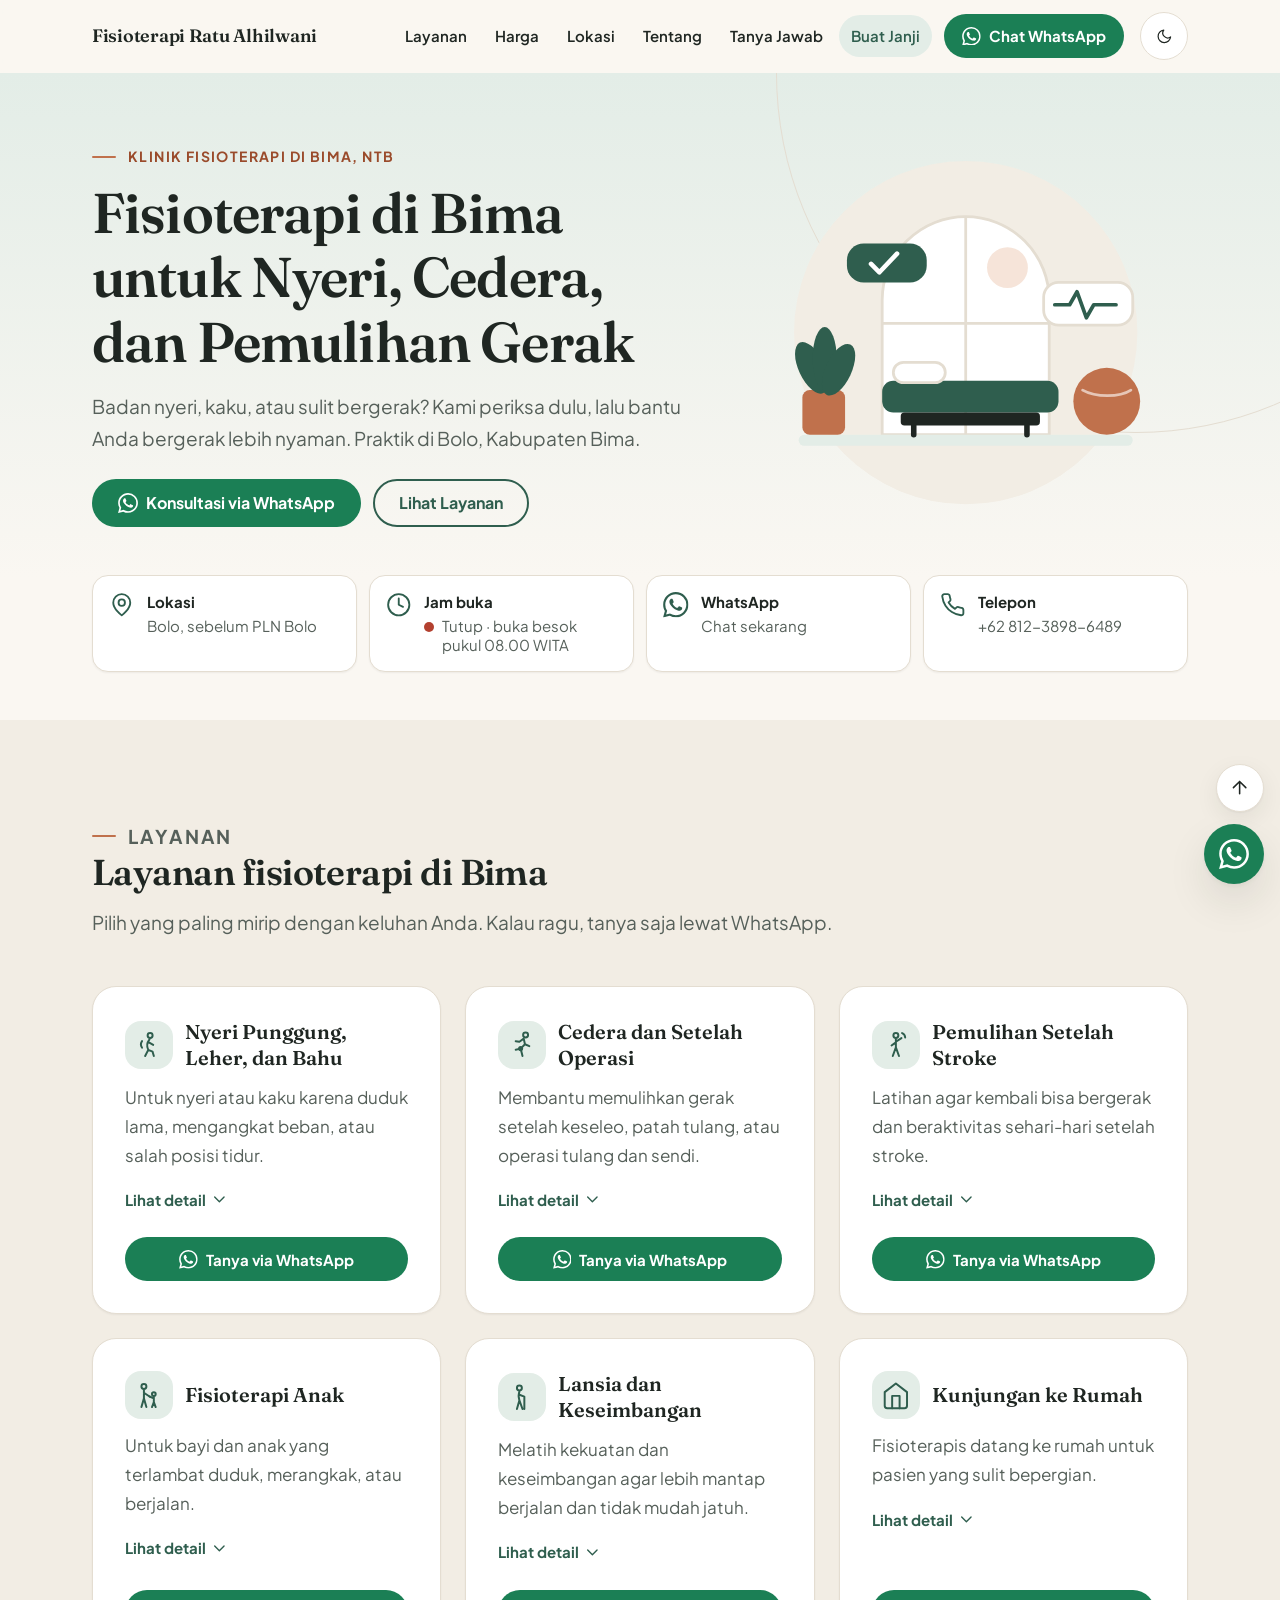
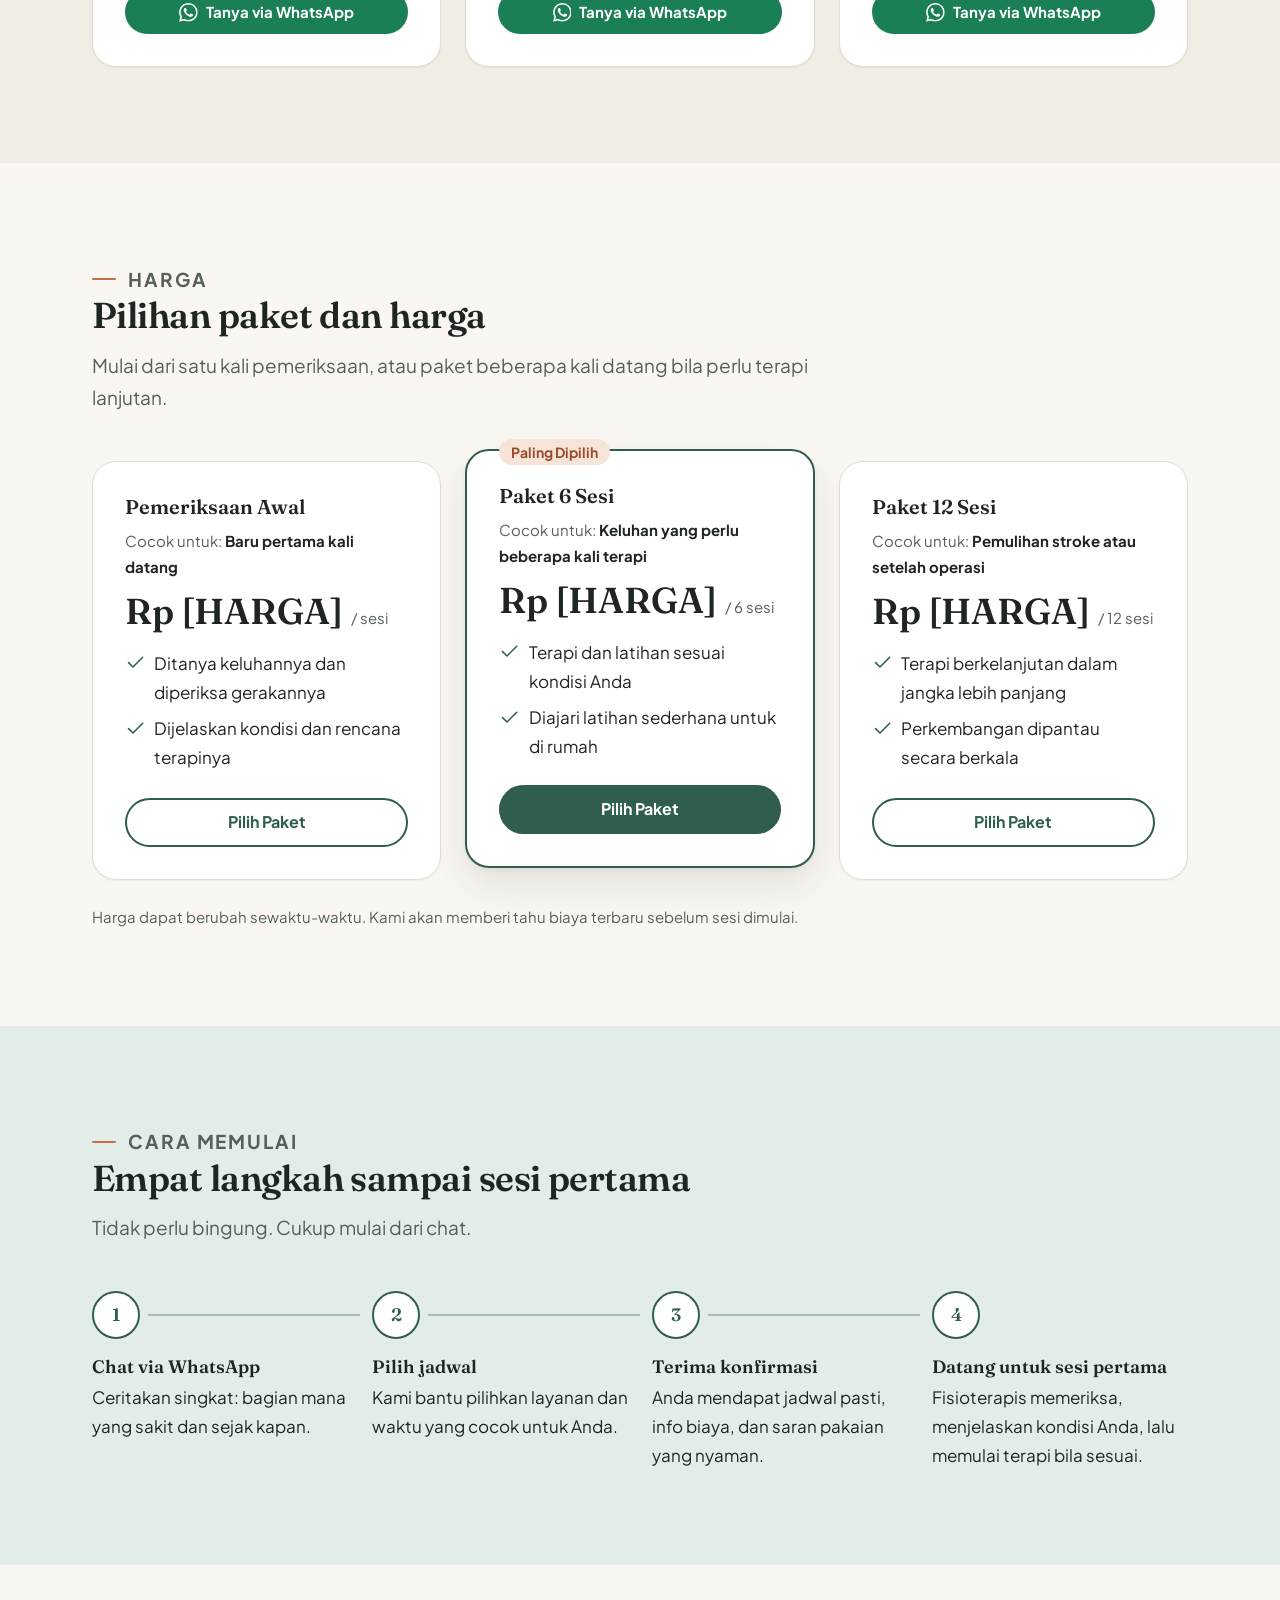
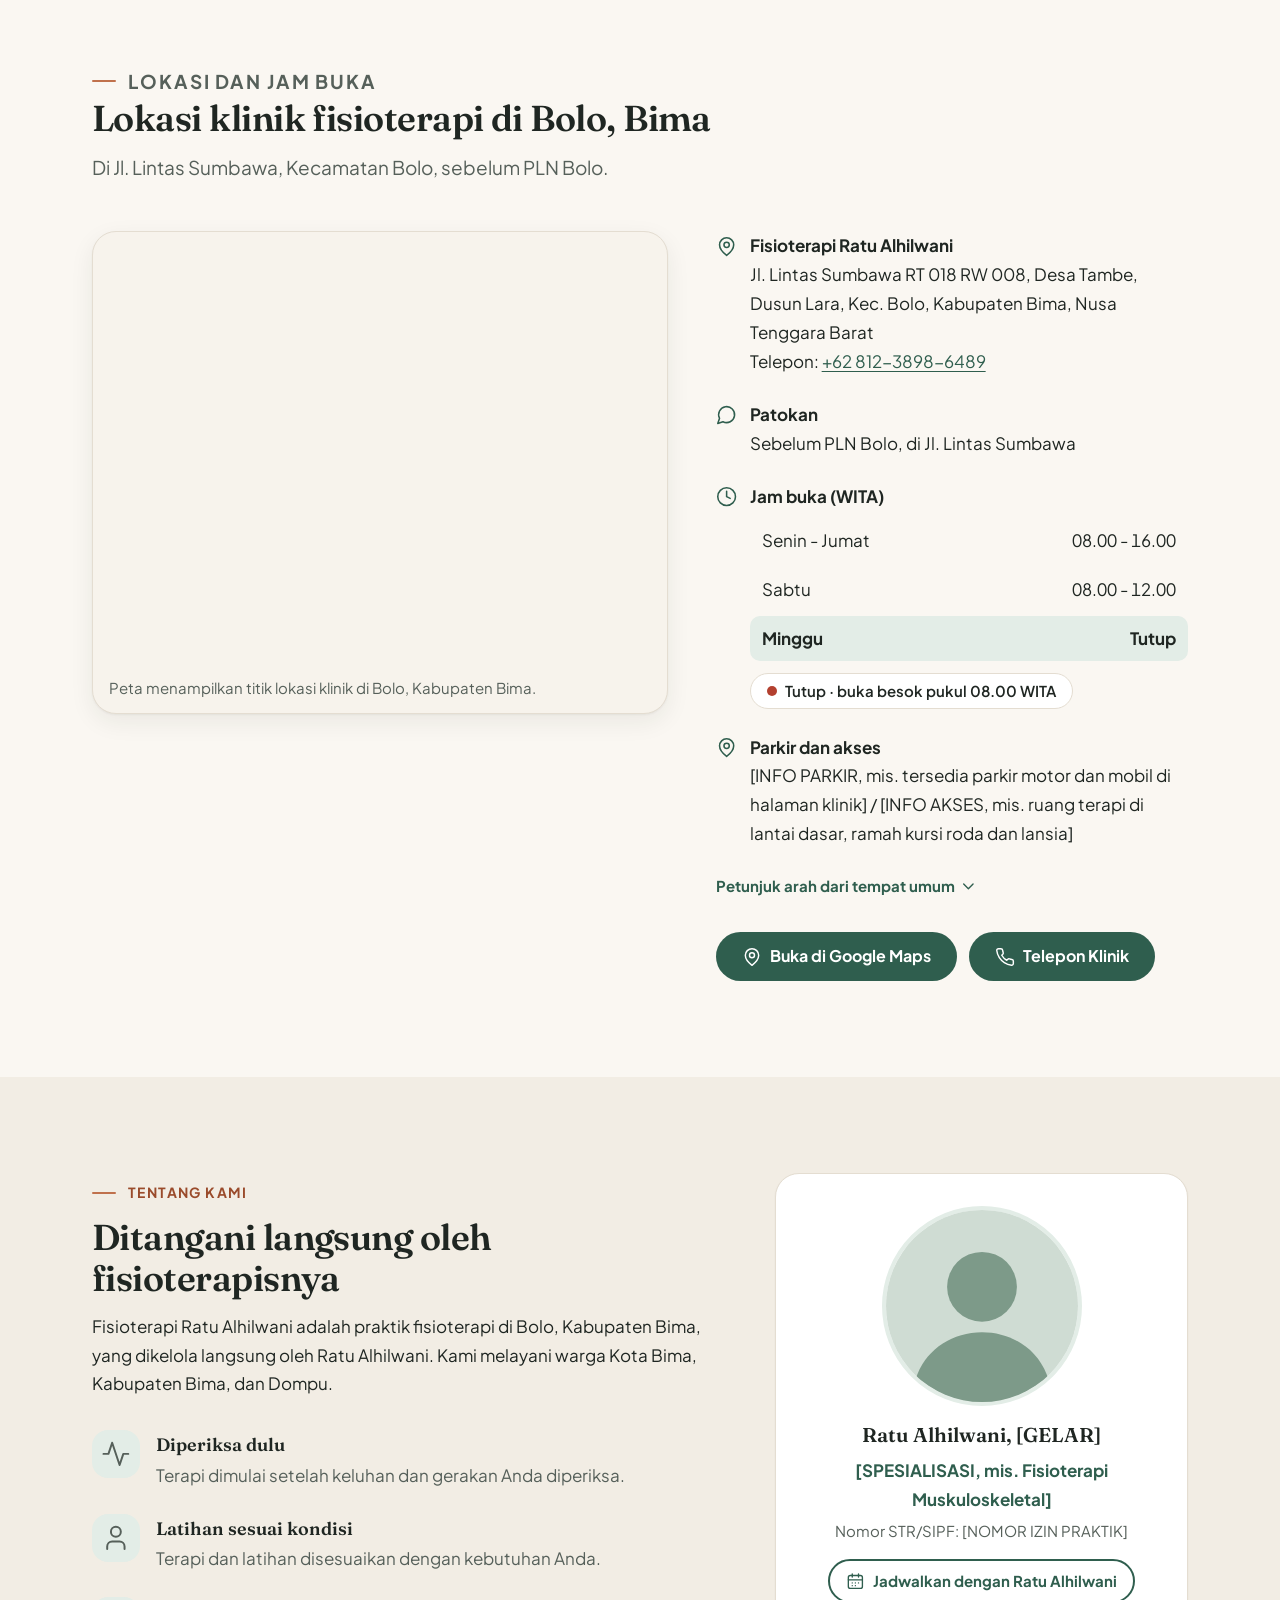
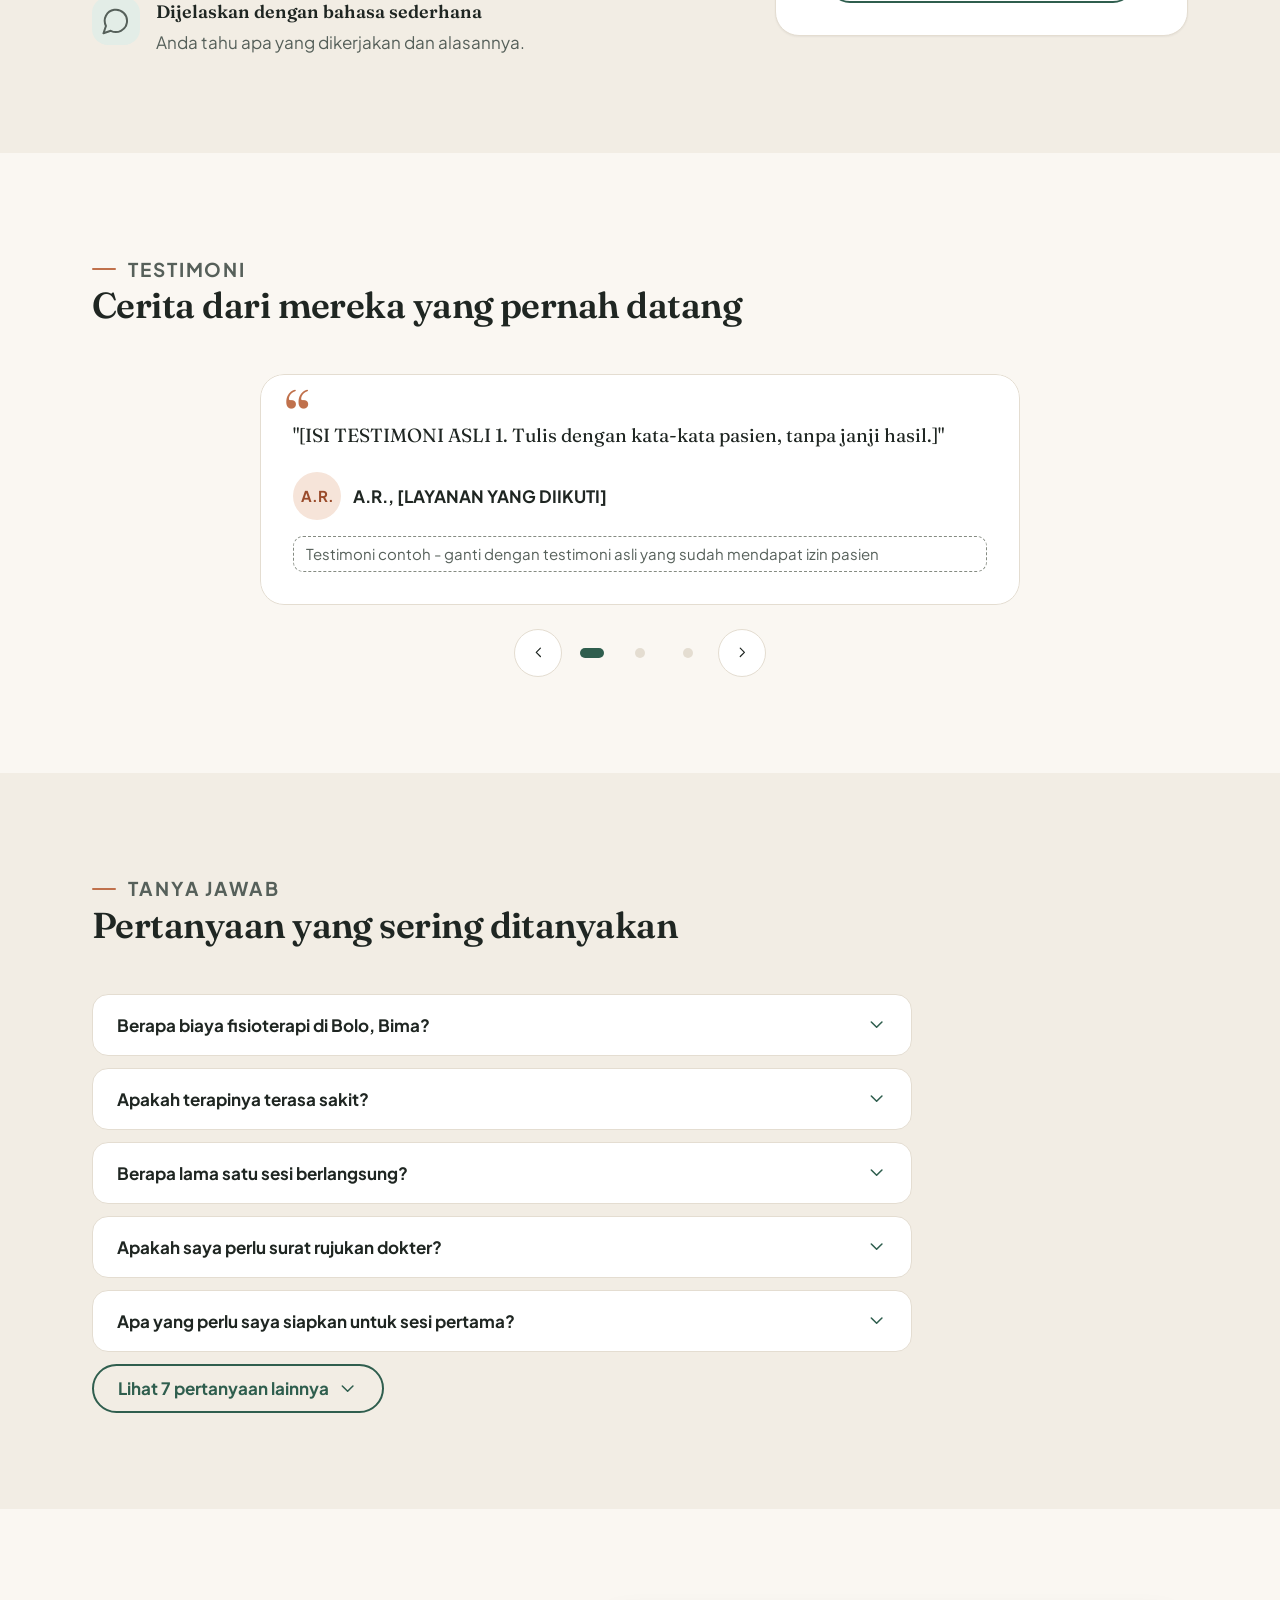
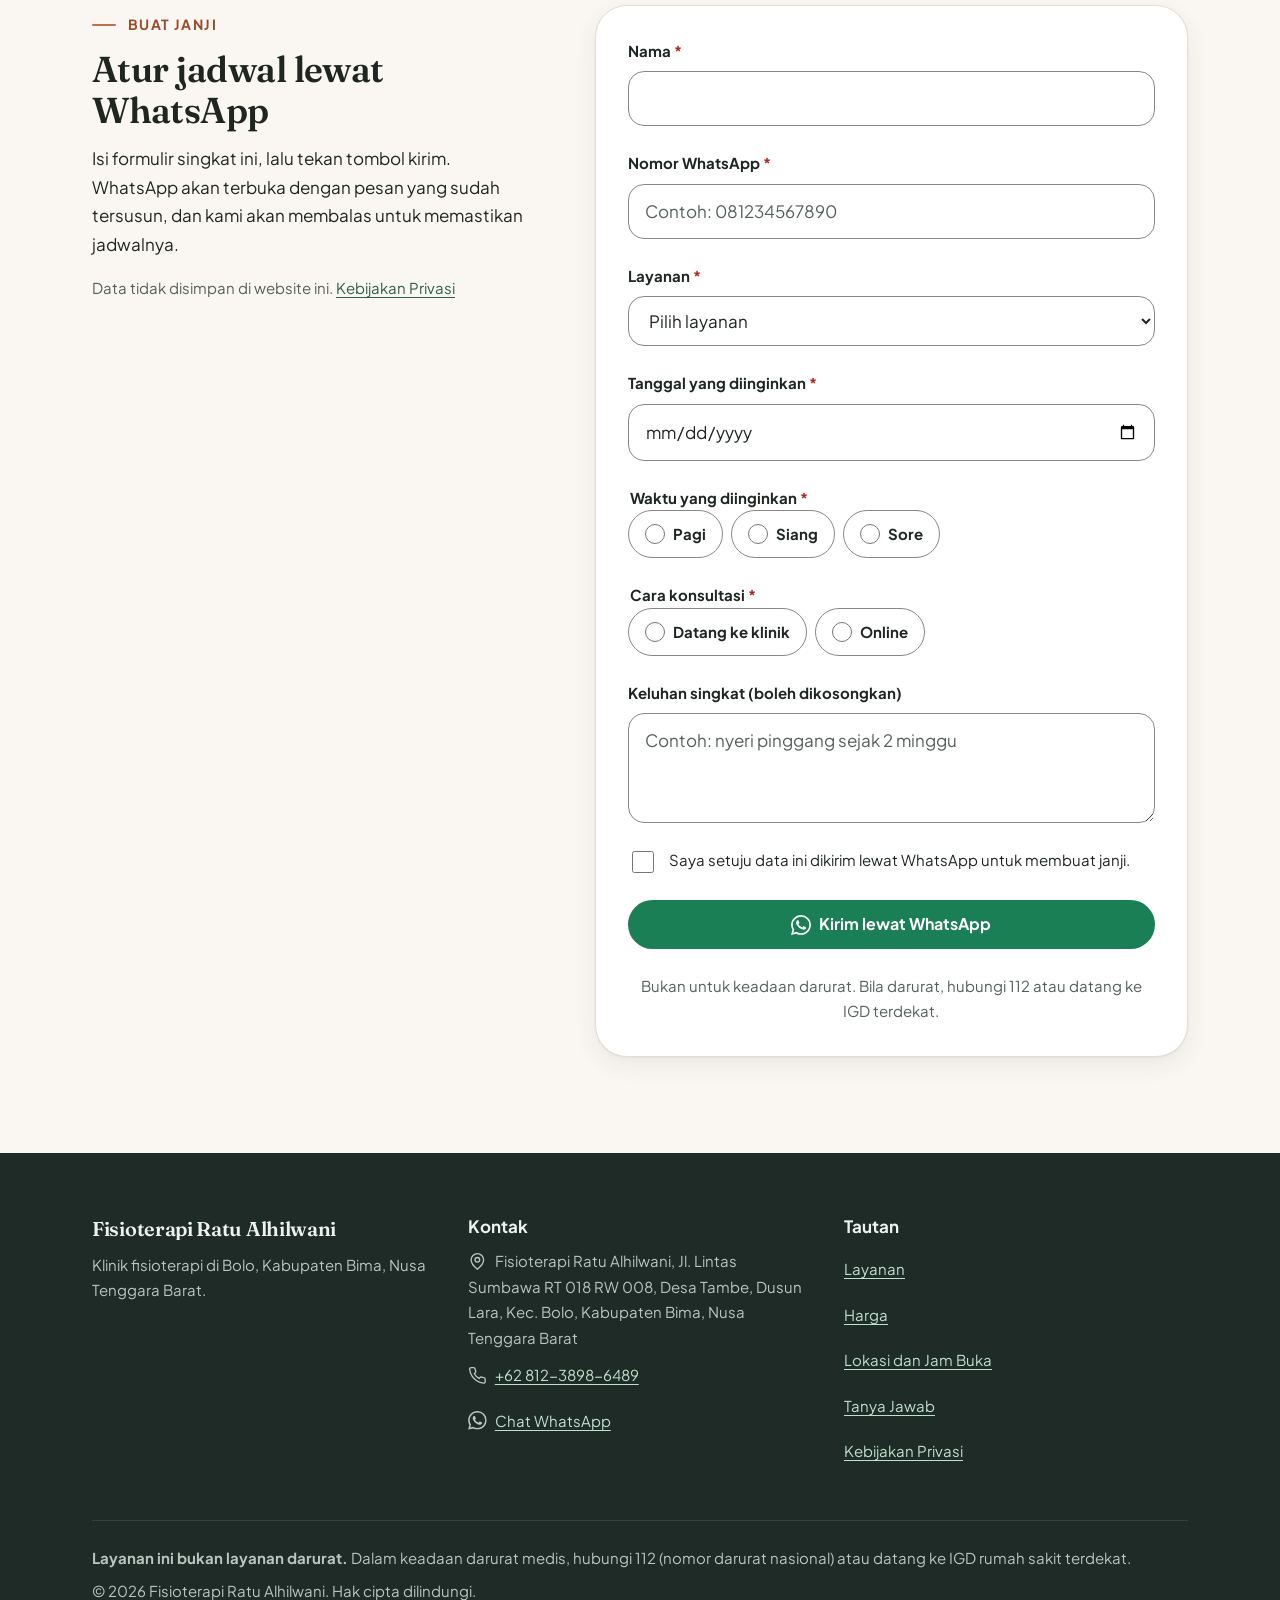
==== commit 60061a4e: "feat: redesign visual "Eucalyptus & Clay" dengan design tokens - Tambah css/tokens.css: warna (teran" ====
--- a/index.html
+++ b/index.html
@@ -4,8 +4,18 @@
   <meta charset="utf-8">
   <meta name="viewport" content="width=device-width, initial-scale=1">
 
-  <!-- Penanda JS aktif (dipakai CSS untuk animasi fade-in) -->
-  <script>document.documentElement.classList.add('js');</script>
+  <!-- Cegah kedipan warna: pasang data-theme sebelum CSS dirender -->
+  <script>
+    (function () {
+      var root = document.documentElement, theme = null;
+      root.classList.add('js');
+      try { theme = localStorage.getItem('theme'); } catch (e) {}
+      if (theme !== 'light' && theme !== 'dark') {
+        theme = window.matchMedia && window.matchMedia('(prefers-color-scheme: dark)').matches ? 'dark' : 'light';
+      }
+      root.setAttribute('data-theme', theme);
+    })();
+  </script>
 
   <!-- ===== SEO ON-PAGE =====
        GANTI: Fisioterapi Ratu Alhilwani, [DOMAIN]. -->
@@ -17,8 +27,10 @@
   <meta name="geo.region" content="ID-NB">
   <meta name="geo.placename" content="Bima">
 
-  <meta name="theme-color" content="#f6f5f0">
-  <meta name="color-scheme" content="light">
+  <!-- Warna address bar browser (terang / gelap) -->
+  <meta name="theme-color" content="#faf7f2" media="(prefers-color-scheme: light)">
+  <meta name="theme-color" content="#121715" media="(prefers-color-scheme: dark)">
+  <meta name="color-scheme" content="light dark">
 
   <!-- Open Graph & Twitter Card. GANTI: [DOMAIN], Fisioterapi Ratu Alhilwani. Gambar 1200x630. -->
   <meta property="og:type" content="website">
@@ -40,11 +52,12 @@
   <link rel="icon" href="assets/favicon.svg" type="image/svg+xml">
   <link rel="apple-touch-icon" href="assets/apple-touch-icon.png">
 
-  <!-- Font: maks. 2 keluarga (Lora + Nunito Sans), dimuat tanpa memblokir render -->
+  <!-- Font: maks. 2 keluarga (Fraunces + Plus Jakarta Sans), dimuat tanpa memblokir render -->
   <link rel="preconnect" href="https://fonts.googleapis.com">
   <link rel="preconnect" href="https://fonts.gstatic.com" crossorigin>
-  <link rel="stylesheet" href="https://fonts.googleapis.com/css2?family=Lora:wght@500;600;700&family=Nunito+Sans:wght@400;600;700;800&display=swap" media="print" onload="this.media='all'">
-  <noscript><link rel="stylesheet" href="https://fonts.googleapis.com/css2?family=Lora:wght@500;600;700&family=Nunito+Sans:wght@400;600;700;800&display=swap"></noscript>
+  <link rel="stylesheet" href="https://fonts.googleapis.com/css2?family=Fraunces:wght@500;600&family=Plus+Jakarta+Sans:wght@400;500;600;700&display=swap" media="print" onload="this.media='all'">
+  <noscript><link rel="stylesheet" href="https://fonts.googleapis.com/css2?family=Fraunces:wght@500;600&family=Plus+Jakarta+Sans:wght@400;500;600;700&display=swap"></noscript>
+  <link rel="stylesheet" href="css/tokens.css">
   <link rel="stylesheet" href="css/style.css">
   <script src="js/main.js" defer></script>
 
@@ -62,7 +75,6 @@
     "url": "https://[DOMAIN]/",
     "telephone": "+62 812-3898-6489",
     "image": "https://[DOMAIN]/assets/og-image-fisioterapi-bima.png",
-    "logo": "https://[DOMAIN]/assets/logo.svg",
     "address": {
       "@type": "PostalAddress",
       "streetAddress": "Jl. Lintas Sumbawa RT 018 RW 008, Desa Tambe, Dusun Lara, Kec. Bolo",
@@ -224,10 +236,18 @@
   <!-- Sprite ikon SVG inline (dipakai ulang lewat <use>) -->
   <svg width="0" height="0" style="position:absolute" aria-hidden="true" focusable="false">
     <defs>
+      <symbol id="i-sun" viewBox="0 0 24 24"><circle cx="12" cy="12" r="4"/><path d="M12 2v2M12 20v2M4.93 4.93l1.41 1.41M17.66 17.66l1.41 1.41M2 12h2M20 12h2M6.34 17.66l-1.41 1.41M19.07 4.93l-1.41 1.41"/></symbol>
+      <symbol id="i-moon" viewBox="0 0 24 24"><path d="M21 12.79A9 9 0 1 1 11.21 3 7 7 0 0 0 21 12.79z"/></symbol>
+      <!-- Ikon layanan fisioterapi: figur manusia sederhana, garis 1.75, ujung membulat -->
+      <symbol id="i-back" viewBox="0 0 24 24"><circle cx="13" cy="4.5" r="2"/><path d="M12.5 7.5c-2 2.6-2.4 5.6-1 8.5M11.5 16 9 21M11.5 16l3.5 1.5 1 3.5M12 10l3.5 2"/><path d="M6.5 9c-1.2 1.7-1.2 3.6 0 5.3"/></symbol>
+      <symbol id="i-sport" viewBox="0 0 24 24"><circle cx="15" cy="4" r="2"/><path d="M13.5 7 10 9.5l-3-.5M13.5 7l1 4.5 3.5 1.5M14.5 11.5 11 15l-4 1M11 15l1.5 6"/><circle cx="11" cy="15" r="1.25"/></symbol>
+      <symbol id="i-stroke" viewBox="0 0 24 24"><circle cx="12" cy="4.5" r="2"/><path d="M12 7.5v6.5M12 9.5l4.5-3M12 10l-3.5 2.5M12 14l-2.5 7M12 14l2.5 7"/><path d="M17 2.5a4 4 0 0 1 2.5 3.5"/></symbol>
+      <symbol id="i-elder" viewBox="0 0 24 24"><circle cx="10" cy="4" r="2"/><path d="M10 7c-.8 2-.8 4.3 0 7l-2 7M10 14l2.5 7M10 9.5l4 1.5M14 11v10"/></symbol>
+      <symbol id="i-child" viewBox="0 0 24 24"><circle cx="8" cy="4.5" r="2"/><path d="M8 7.5V14l-2 7M8 14l2 7M8 9.5l4.5 3"/><circle cx="16" cy="10.5" r="1.5"/><path d="M16 12.5V17l-1.5 4M16 17l1.5 4M12.5 12.5 16 14"/></symbol>
+      <symbol id="i-calendar" viewBox="0 0 24 24"><rect x="3" y="4.5" width="18" height="16.5" rx="2.5"/><path d="M16 2.5v4M8 2.5v4M3 10h18M8 14h.01M12 14h.01M16 14h.01M8 17.5h.01M12 17.5h.01"/></symbol>
       <symbol id="i-menu" viewBox="0 0 24 24"><path d="M4 6h16M4 12h16M4 18h16"/></symbol>
       <symbol id="i-close" viewBox="0 0 24 24"><path d="M18 6 6 18M6 6l12 12"/></symbol>
       <symbol id="i-phone" viewBox="0 0 24 24"><path d="M22 16.92v3a2 2 0 0 1-2.18 2 19.79 19.79 0 0 1-8.63-3.07 19.5 19.5 0 0 1-6-6 19.79 19.79 0 0 1-3.07-8.67A2 2 0 0 1 4.11 2h3a2 2 0 0 1 2 1.72c.13.96.36 1.9.7 2.81a2 2 0 0 1-.45 2.11L8.09 9.91a16 16 0 0 0 6 6l1.27-1.27a2 2 0 0 1 2.11-.45c.91.34 1.85.57 2.81.7A2 2 0 0 1 22 16.92z"/></symbol>
-      <symbol id="i-mail" viewBox="0 0 24 24"><rect x="2" y="4" width="20" height="16" rx="2"/><path d="m22 7-8.97 5.7a1.94 1.94 0 0 1-2.06 0L2 7"/></symbol>
       <symbol id="i-pin" viewBox="0 0 24 24"><path d="M20 10c0 6-8 12-8 12S4 16 4 10a8 8 0 0 1 16 0z"/><circle cx="12" cy="10" r="3"/></symbol>
       <symbol id="i-clock" viewBox="0 0 24 24"><circle cx="12" cy="12" r="10"/><path d="M12 6v6l4 2"/></symbol>
       <symbol id="i-chevron" viewBox="0 0 24 24"><path d="m6 9 6 6 6-6"/></symbol>
@@ -235,19 +255,10 @@
       <symbol id="i-left" viewBox="0 0 24 24"><path d="m15 18-6-6 6-6"/></symbol>
       <symbol id="i-right" viewBox="0 0 24 24"><path d="m9 18 6-6-6-6"/></symbol>
       <symbol id="i-check" viewBox="0 0 24 24"><path d="M20 6 9 17l-5-5"/></symbol>
-      <symbol id="i-heart" viewBox="0 0 24 24"><path d="M19 14c1.49-1.46 3-3.21 3-5.5A5.5 5.5 0 0 0 16.5 3c-1.76 0-3 .5-4.5 2-1.5-1.5-2.74-2-4.5-2A5.5 5.5 0 0 0 2 8.5c0 2.3 1.5 4.05 3 5.5l7 7z"/></symbol>
-      <symbol id="i-shield" viewBox="0 0 24 24"><path d="M12 22s8-4 8-10V5l-8-3-8 3v7c0 6 8 10 8 10z"/><path d="m9 12 2 2 4-4"/></symbol>
       <symbol id="i-user" viewBox="0 0 24 24"><path d="M19 21v-2a4 4 0 0 0-4-4H9a4 4 0 0 0-4 4v2"/><circle cx="12" cy="7" r="4"/></symbol>
-      <symbol id="i-users" viewBox="0 0 24 24"><path d="M16 21v-2a4 4 0 0 0-4-4H6a4 4 0 0 0-4 4v2"/><circle cx="9" cy="7" r="4"/><path d="M22 21v-2a4 4 0 0 0-3-3.87M16 3.13a4 4 0 0 1 0 7.75"/></symbol>
       <symbol id="i-chat" viewBox="0 0 24 24"><path d="M7.9 20A9 9 0 1 0 4 16.1L2 22z"/></symbol>
       <symbol id="i-activity" viewBox="0 0 24 24"><path d="M22 12h-4l-3 9L9 3l-3 9H2"/></symbol>
-      <symbol id="i-zap" viewBox="0 0 24 24"><path d="M13 2 3 14h9l-1 8 10-12h-9l1-8z"/></symbol>
       <symbol id="i-home" viewBox="0 0 24 24"><path d="m3 9 9-7 9 7v11a2 2 0 0 1-2 2H5a2 2 0 0 1-2-2z"/><path d="M9 22V12h6v10"/></symbol>
-      <symbol id="i-smile" viewBox="0 0 24 24"><circle cx="12" cy="12" r="10"/><path d="M8 14s1.5 2 4 2 4-2 4-2M9 9h.01M15 9h.01"/></symbol>
-      <symbol id="i-leaf" viewBox="0 0 24 24"><path d="M11 20A7 7 0 0 1 9.8 6.1C15.5 5 17 4.48 19 2c1 2 2 4.18 2 8 0 5.5-4.78 10-10 10z"/><path d="M2 21c0-3 1.85-5.36 5.08-6C9.5 14.52 12 13 13 12"/></symbol>
-      <symbol id="i-instagram" viewBox="0 0 24 24"><rect x="2" y="2" width="20" height="20" rx="5"/><path d="M16 11.37A4 4 0 1 1 12.63 8 4 4 0 0 1 16 11.37zM17.5 6.5h.01"/></symbol>
-      <symbol id="i-facebook" viewBox="0 0 24 24"><path d="M18 2h-3a5 5 0 0 0-5 5v3H7v4h3v8h4v-8h3l1-4h-4V7a1 1 0 0 1 1-1h3z"/></symbol>
-      <symbol id="i-tiktok" viewBox="0 0 24 24"><path d="M9 12a4 4 0 1 0 4 4V4a5 5 0 0 0 5 5"/></symbol>
       <symbol id="i-whatsapp" viewBox="0 0 24 24"><path fill="currentColor" stroke="none" d="M17.47 14.38c-.3-.15-1.76-.87-2.03-.97-.27-.1-.47-.15-.67.15-.2.3-.77.97-.94 1.16-.17.2-.35.22-.64.07-.3-.15-1.26-.46-2.39-1.48-.88-.79-1.48-1.76-1.65-2.06-.17-.3-.02-.46.13-.6.13-.14.3-.35.45-.52.15-.17.2-.3.3-.5.1-.2.05-.37-.03-.52-.07-.15-.67-1.61-.92-2.2-.24-.58-.49-.5-.67-.51h-.57c-.2 0-.52.07-.79.37-.27.3-1.04 1.02-1.04 2.48s1.07 2.88 1.21 3.07c.15.2 2.1 3.2 5.08 4.49.71.3 1.26.49 1.69.63.71.23 1.36.2 1.87.12.57-.09 1.76-.72 2-1.41.25-.69.25-1.29.17-1.41-.07-.12-.27-.2-.57-.35m-5.42 7.4h-.01a9.87 9.87 0 0 1-5.03-1.38l-.36-.21-3.74.98 1-3.65-.24-.37a9.86 9.86 0 0 1-1.51-5.26c0-5.45 4.44-9.88 9.89-9.88 2.64 0 5.12 1.03 6.99 2.9a9.82 9.82 0 0 1 2.89 6.99c0 5.45-4.44 9.88-9.88 9.88m8.41-18.3A11.82 11.82 0 0 0 12.05 0C5.5 0 .16 5.34.16 11.89c0 2.1.55 4.14 1.59 5.95L.06 24l6.3-1.65a11.88 11.88 0 0 0 5.68 1.45h.01c6.55 0 11.89-5.34 11.89-11.89 0-3.18-1.24-6.17-3.48-8.41z"/></symbol>
     </defs>
   </svg>
@@ -256,11 +267,6 @@
   <header class="site-header">
     <div class="container header-inner">
       <a class="brand" href="#atas" aria-label="Fisioterapi Ratu Alhilwani - ke atas halaman">
-        <!-- GANTI logo: ubah SVG ini atau pakai <img src="assets/logo.svg"> -->
-        <svg class="brand-mark" viewBox="0 0 40 40" aria-hidden="true" focusable="false">
-          <circle cx="20" cy="20" r="19" fill="none" stroke="currentColor" stroke-width="2"/>
-          <path d="M20 31c-6-3-9-7.5-9-12 5 0 8 1.8 9 5 1-3.2 4-5 9-5 0 4.5-3 9-9 12z" fill="currentColor"/>
-        </svg>
         <span>Fisioterapi Ratu Alhilwani</span>
       </a>
 
@@ -279,6 +285,10 @@
       </nav>
 
       <div class="header-actions">
+        <button class="icon-btn theme-toggle" id="theme-toggle" type="button" aria-label="Beralih ke mode gelap">
+          <svg class="icon icon-moon" aria-hidden="true"><use href="#i-moon"/></svg>
+          <svg class="icon icon-sun" aria-hidden="true"><use href="#i-sun"/></svg>
+        </button>
         <!-- Tombol telepon cepat (hanya tampil di layar kecil) -->
         <a class="icon-btn header-call" href="#lokasi" data-tel-link aria-label="Telepon +62 812-3898-6489"><svg class="icon" aria-hidden="true"><use href="#i-phone"/></svg></a>
         <button class="icon-btn nav-toggle" id="nav-toggle" type="button" aria-expanded="false" aria-controls="site-nav" aria-label="Buka menu">
@@ -356,7 +366,7 @@
         <div class="grid grid-auto services">
           <article class="card service" data-service-name="Nyeri Punggung, Leher, dan Bahu">
             <div class="service-top">
-              <span class="icon-badge"><svg class="icon" aria-hidden="true"><use href="#i-user"/></svg></span>
+              <span class="icon-badge"><svg class="icon" aria-hidden="true"><use href="#i-back"/></svg></span>
               <h3>Nyeri Punggung, Leher, dan Bahu</h3>
             </div>
             <p>Untuk nyeri atau kaku karena duduk lama, mengangkat beban, atau salah posisi tidur.</p>
@@ -372,7 +382,7 @@
 
           <article class="card service" data-service-name="Cedera dan Setelah Operasi">
             <div class="service-top">
-              <span class="icon-badge"><svg class="icon" aria-hidden="true"><use href="#i-zap"/></svg></span>
+              <span class="icon-badge"><svg class="icon" aria-hidden="true"><use href="#i-sport"/></svg></span>
               <h3>Cedera dan Setelah Operasi</h3>
             </div>
             <p>Membantu memulihkan gerak setelah keseleo, patah tulang, atau operasi tulang dan sendi.</p>
@@ -388,7 +398,7 @@
 
           <article class="card service" data-service-name="Pemulihan Setelah Stroke">
             <div class="service-top">
-              <span class="icon-badge"><svg class="icon" aria-hidden="true"><use href="#i-activity"/></svg></span>
+              <span class="icon-badge"><svg class="icon" aria-hidden="true"><use href="#i-stroke"/></svg></span>
               <h3>Pemulihan Setelah Stroke</h3>
             </div>
             <p>Latihan agar kembali bisa bergerak dan beraktivitas sehari-hari setelah stroke.</p>
@@ -404,7 +414,7 @@
 
           <article class="card service" data-service-name="Fisioterapi Anak">
             <div class="service-top">
-              <span class="icon-badge"><svg class="icon" aria-hidden="true"><use href="#i-smile"/></svg></span>
+              <span class="icon-badge"><svg class="icon" aria-hidden="true"><use href="#i-child"/></svg></span>
               <h3>Fisioterapi Anak</h3>
             </div>
             <p>Untuk bayi dan anak yang terlambat duduk, merangkak, atau berjalan.</p>
@@ -420,7 +430,7 @@
 
           <article class="card service" data-service-name="Lansia dan Keseimbangan">
             <div class="service-top">
-              <span class="icon-badge"><svg class="icon" aria-hidden="true"><use href="#i-users"/></svg></span>
+              <span class="icon-badge"><svg class="icon" aria-hidden="true"><use href="#i-elder"/></svg></span>
               <h3>Lansia dan Keseimbangan</h3>
             </div>
             <p>Melatih kekuatan dan keseimbangan agar lebih mantap berjalan dan tidak mudah jatuh.</p>
@@ -604,7 +614,7 @@
           <h3>Ratu Alhilwani, [GELAR]</h3>
           <p class="role">[SPESIALISASI, mis. Fisioterapi Muskuloskeletal]</p>
           <p class="license">Nomor STR/SIPF: [NOMOR IZIN PRAKTIK]</p>
-          <a class="btn btn-outline btn-sm" href="#booking" data-wa-message="Halo {clinic}, saya ingin menjadwalkan sesi dengan Ratu Alhilwani.">Jadwalkan dengan Ratu Alhilwani</a>
+          <a class="btn btn-outline btn-sm" href="#booking" data-wa-message="Halo {clinic}, saya ingin menjadwalkan sesi dengan Ratu Alhilwani."><svg class="icon" aria-hidden="true"><use href="#i-calendar"/></svg> Jadwalkan dengan Ratu Alhilwani</a>
         </article>
       </div>
     </section>
@@ -792,10 +802,6 @@
       <div class="footer-grid">
         <div>
           <a class="brand" href="#atas" aria-label="Fisioterapi Ratu Alhilwani - ke atas halaman">
-            <svg class="brand-mark" viewBox="0 0 40 40" aria-hidden="true" focusable="false">
-              <circle cx="20" cy="20" r="19" fill="none" stroke="currentColor" stroke-width="2"/>
-              <path d="M20 31c-6-3-9-7.5-9-12 5 0 8 1.8 9 5 1-3.2 4-5 9-5 0 4.5-3 9-9 12z" fill="currentColor"/>
-            </svg>
             <span>Fisioterapi Ratu Alhilwani</span>
           </a>
           <p>Klinik fisioterapi di Bolo, Kabupaten Bima, Nusa Tenggara Barat.</p>
--- a/css/tokens.css
+++ b/css/tokens.css
@@ -0,0 +1,246 @@
+/* =====================================================================
+   tokens.css — Design tokens "Eucalyptus & Clay" (arah: Hangat & Natural)
+   Satu-satunya tempat nilai warna, font, ukuran, spasi, radius, bayangan,
+   dan durasi gerak. style.css hanya boleh memakai var(--...).
+   Dokumentasi lengkap: docs/DESIGN-SYSTEM.md
+   ===================================================================== */
+
+:root {
+  color-scheme: light;
+
+  /* ---------- Tipografi ---------- */
+  --font-display: "Fraunces", Georgia, "Times New Roman", serif;
+  --font-body: "Plus Jakarta Sans", system-ui, -apple-system, "Segoe UI", Roboto, Arial, sans-serif;
+
+  --fs-display: clamp(2.25rem, 1.55rem + 3vw, 3.5rem);   /* 36 -> 56px : H1 hero */
+  --fs-h1: clamp(2rem, 1.6rem + 1.8vw, 2.75rem);         /* 32 -> 44px : H1 halaman lain */
+  --fs-h2: clamp(1.625rem, 1.35rem + 1.2vw, 2.25rem);    /* 26 -> 36px */
+  --fs-h3: 1.25rem;                                      /* 20px */
+  --fs-h4: 1.125rem;                                     /* 18px */
+  --fs-lead: 1.1875rem;                                  /* 19px */
+  --fs-body: 1.0625rem;                                  /* 17px : teks isi (minimal 16px) */
+  --fs-small: 0.9375rem;                                 /* 15px : teks pendukung */
+  --fs-label: 0.9375rem;                                 /* 15px : label form */
+  --fs-button: 1rem;                                     /* 16px */
+  --fs-eyebrow: 0.875rem;                                /* 14px : label kapital dekoratif */
+
+  --fw-regular: 400;
+  --fw-medium: 500;
+  --fw-semibold: 600;
+  --fw-bold: 700;
+
+  --lh-tight: 1.15;
+  --lh-snug: 1.3;
+  --lh-body: 1.7;
+  --tracking-display: -0.015em;
+  --tracking-eyebrow: 0.1em;
+
+  /* ---------- Spasi (basis 4px) ---------- */
+  --space-1: 0.25rem;   /* 4  */
+  --space-2: 0.5rem;    /* 8  */
+  --space-3: 0.75rem;   /* 12 */
+  --space-4: 1rem;      /* 16 */
+  --space-5: 1.5rem;    /* 24 */
+  --space-6: 2rem;      /* 32 */
+  --space-7: 3rem;      /* 48 */
+  --space-8: 4rem;      /* 64 */
+  --space-9: 6rem;      /* 96 */
+  --space-section: clamp(var(--space-8), 8vw, var(--space-9));
+
+  /* ---------- Layout ---------- */
+  --container: 1160px;
+  --gutter: clamp(1.25rem, 3vw, 2rem);   /* 20 -> 32px */
+  --measure: 62ch;                       /* lebar baris teks nyaman */
+  --header-h: 72px;
+  --tap: 48px;                           /* area sentuh standar (min. 44px) */
+  --tap-min: 44px;                       /* area sentuh minimum */
+
+  /* ---------- Ukuran komponen ---------- */
+  --card-min: 300px;          /* lebar minimum kartu di grid */
+  --footer-col-min: 240px;
+  --qi-min-h: 64px;           /* tinggi minimum kartu info cepat */
+  --faq-row-h: 60px;
+  --width-reading: 760px;     /* carousel & halaman privasi */
+  --width-faq: 820px;
+  --hero-art-max: 500px;
+  --avatar-size: 200px;
+  --map-min-h: 320px;
+  --textarea-min-h: 110px;
+  --dot-size: 10px;
+  --check-size: 20px;
+  --checkbox-size: 22px;
+  --fab-size: 60px;
+  --fab-icon: 30px;
+  --fab-clearance: 84px;      /* ruang di bawah footer agar tidak tertutup tombol melayang */
+  --tooltip-offset: 72px;
+  --quote-size: 4.5rem;
+  --deco-arc-lg: 720px;       /* lengkung dekoratif hero */
+  --blur-header: 14px;
+  --focus-offset: 3px;
+  --lift-1: -1px;             /* angkat saat hover */
+  --lift-2: -2px;
+  --lift-3: -3px;
+
+  /* ---------- Bentuk ---------- */
+  --radius-sm: 10px;
+  --radius-md: 16px;
+  --radius-lg: 24px;
+  --radius-xl: 32px;
+  --radius-pill: 999px;
+  --border-1: 1px;
+  --border-2: 1.5px;
+  --border-3: 2px;
+
+  /* ---------- Gerak ---------- */
+  --dur-1: 150ms;   /* hover, fokus */
+  --dur-2: 250ms;   /* buka-tutup, ganti tema */
+  --dur-3: 400ms;   /* elemen masuk */
+  --ease-out: cubic-bezier(0.22, 1, 0.36, 1);
+  --ease-in-out: cubic-bezier(0.65, 0, 0.35, 1);
+
+  /* ---------- Warna: MODE TERANG ---------- */
+  --bg: #faf7f2;            /* krem hangat */
+  --bg-alt: #f2ede4;        /* pasir */
+  --surface: #ffffff;
+  --surface-2: #f7f3ec;
+  --text: #1f2622;          /* tinta hijau-hitam */
+  --muted: #56605a;
+  --line: #e4ddd1;
+  --field-border: #858b82;
+
+  --primary: #2f5e4e;       /* eucalyptus */
+  --primary-hover: #244a3d;
+  --primary-active: #1c3b31;
+  --on-primary: #ffffff;
+  --primary-soft: #e3ede7;
+
+  --secondary: #4a7a8c;     /* biru danau, untuk aksen informasi */
+  --secondary-soft: #e2edf1;
+  --accent: #c0714c;        /* tanah liat (clay), dekoratif */
+  --accent-text: #9a4b2b;   /* clay untuk teks/badge */
+  --accent-soft: #f6e4d9;
+
+  --wa: #1b7f55;
+  --wa-hover: #146542;
+  --on-wa: #ffffff;
+
+  --ok: #1b7f55;
+  --ok-soft: #e1f2e9;
+  --warn: #7a4f00;
+  --warn-soft: #fbf0d9;
+  --warn-line: #ead3a0;
+  --danger: #b3261e;
+  --danger-soft: #fbe5e2;
+  --info: #2c5f8a;
+  --info-soft: #e3eef7;
+  --closed: #b3402f;
+  --focus: #1f5fbf;
+
+  --header-bg: color-mix(in srgb, var(--bg) 86%, transparent);
+  --shadow-1: 0 1px 2px rgba(31, 38, 34, 0.06);
+  --shadow-2: 0 1px 2px rgba(31, 38, 34, 0.05), 0 8px 24px rgba(31, 38, 34, 0.07);
+  --shadow-3: 0 2px 4px rgba(31, 38, 34, 0.05), 0 18px 40px rgba(31, 38, 34, 0.10);
+
+  --footer-bg: #1f2b26;
+  --footer-text: #eef2ef;
+  --footer-muted: #b9c6bf;
+  --footer-link: #bfe0cf;
+  --footer-line: #34443d;
+
+  --img-filter: none;
+}
+
+/* ---------- Warna: MODE GELAP ----------
+   Ditulis dua kali (pilihan manual & pengaturan sistem). Bila mengubah satu, ubah keduanya. */
+[data-theme="dark"] {
+  color-scheme: dark;
+  --bg: #121715;
+  --bg-alt: #171e1b;
+  --surface: #1c2421;
+  --surface-2: #222b27;
+  --text: #ecf1ee;
+  --muted: #a9b6af;
+  --line: #2f3a35;
+  --field-border: #7e8c85;
+  --primary: #8cc7ae;
+  --primary-hover: #a5d5c0;
+  --primary-active: #bfe2d2;
+  --on-primary: #0e1a15;
+  --primary-soft: #213a30;
+  --secondary: #8dbdd0;
+  --secondary-soft: #1c2e35;
+  --accent: #d98e6b;
+  --accent-text: #e8ad8d;
+  --accent-soft: #3a271e;
+  --wa: #4fc38a;
+  --wa-hover: #6ad3a0;
+  --on-wa: #07150e;
+  --ok: #5fd39a;
+  --ok-soft: #193326;
+  --warn: #f1c76b;
+  --warn-soft: #33290f;
+  --warn-line: #5b4a1c;
+  --danger: #ff9c8f;
+  --danger-soft: #3a1d1a;
+  --info: #8dbde6;
+  --info-soft: #1b2b39;
+  --closed: #f08a78;
+  --focus: #8db8ff;
+  --shadow-1: 0 1px 2px rgba(0, 0, 0, 0.35);
+  --shadow-2: 0 1px 2px rgba(0, 0, 0, 0.3), 0 8px 24px rgba(0, 0, 0, 0.35);
+  --shadow-3: 0 2px 4px rgba(0, 0, 0, 0.3), 0 18px 40px rgba(0, 0, 0, 0.45);
+  --footer-bg: #0c110f;
+  --footer-text: #e4ece7;
+  --footer-muted: #a9b9af;
+  --footer-link: #9fd2b8;
+  --footer-line: #25322b;
+  --img-filter: brightness(0.88) contrast(1.02);
+}
+
+/* Fallback tanpa JS: ikuti pengaturan sistem (nilai sama dengan blok di atas) */
+@media (prefers-color-scheme: dark) {
+  :root:not([data-theme="light"]) {
+    color-scheme: dark;
+    --bg: #121715;
+    --bg-alt: #171e1b;
+    --surface: #1c2421;
+    --surface-2: #222b27;
+    --text: #ecf1ee;
+    --muted: #a9b6af;
+    --line: #2f3a35;
+    --field-border: #7e8c85;
+    --primary: #8cc7ae;
+    --primary-hover: #a5d5c0;
+    --primary-active: #bfe2d2;
+    --on-primary: #0e1a15;
+    --primary-soft: #213a30;
+    --secondary: #8dbdd0;
+    --secondary-soft: #1c2e35;
+    --accent: #d98e6b;
+    --accent-text: #e8ad8d;
+    --accent-soft: #3a271e;
+    --wa: #4fc38a;
+    --wa-hover: #6ad3a0;
+    --on-wa: #07150e;
+    --ok: #5fd39a;
+    --ok-soft: #193326;
+    --warn: #f1c76b;
+    --warn-soft: #33290f;
+    --warn-line: #5b4a1c;
+    --danger: #ff9c8f;
+    --danger-soft: #3a1d1a;
+    --info: #8dbde6;
+    --info-soft: #1b2b39;
+    --closed: #f08a78;
+    --focus: #8db8ff;
+    --shadow-1: 0 1px 2px rgba(0, 0, 0, 0.35);
+    --shadow-2: 0 1px 2px rgba(0, 0, 0, 0.3), 0 8px 24px rgba(0, 0, 0, 0.35);
+    --shadow-3: 0 2px 4px rgba(0, 0, 0, 0.3), 0 18px 40px rgba(0, 0, 0, 0.45);
+    --footer-bg: #0c110f;
+    --footer-text: #e4ece7;
+    --footer-muted: #a9b9af;
+    --footer-link: #9fd2b8;
+    --footer-line: #25322b;
+    --img-filter: brightness(0.88) contrast(1.02);
+  }
+}
--- a/css/style.css
+++ b/css/style.css
@@ -1,569 +1,610 @@
 /* =====================================================================
-   style.css — Landing page klinik terapi, Bima (NTB)
-   Struktur:
-   1. Design tokens (warna, font, ukuran)  <-- GANTI WARNA BRAND DI SINI
-   2. Reset & dasar
-   3. Layout & utilitas
-   4. Tombol & ikon
-   5. Header & navigasi
-   6. Hero
-   7. Section: Tentang, Layanan, Tim, Alur, Paket
-   8. Testimoni (carousel), FAQ
-   9. Form booking, Lokasi, Footer
-   10. FAB (WhatsApp & kembali ke atas), animasi, halaman privasi
-   Semua warna WAJIB lewat CSS variables di bagian 1.
+   style.css — Komponen & layout. Semua nilai berasal dari css/tokens.css.
+   Urutan:
+   1. Dasar          5. Layanan & paket       9. Form
+   2. Layout         6. Alur, lokasi, tentang 10. Footer & FAB
+   3. Tombol & ikon  7. Testimoni             11. Halaman privasi
+   4. Header & hero  8. FAQ                   12. Gerak & aksesibilitas
    ===================================================================== */
 
-/* ---------- 1. DESIGN TOKENS ---------- */
-:root {
-  color-scheme: light;
-
-  /* Font (maks. 2 keluarga, dengan fallback) */
-  --font-body: "Nunito Sans", system-ui, -apple-system, "Segoe UI", Roboto, "Helvetica Neue", Arial, sans-serif;
-  --font-head: "Lora", Georgia, "Times New Roman", serif;
-
-  /* Ukuran */
-  --container: 1120px;
-  --radius: 18px;
-  --radius-sm: 10px;
-  --header-h: 68px;
-
-  /* Warna (palet sage green + soft blue + warm neutral) */
-  --bg: #f6f5f0;
-  --bg-alt: #ecf0ea;
-  --surface: #ffffff;
-  --surface-2: #f1f4ef;
-  --text: #1d2822;
-  --muted: #505e56;
-  --line: #d5ddd6;
-  --field-border: #78877e;
-
-  --primary: #3b6853;
-  --primary-hover: #2d5241;
-  --on-primary: #ffffff;
-  --primary-soft: #dfebe3;
-  --accent: #4c7ba8;
-  --accent-soft: #dce8f3;
-
-  --wa: #1b7f55;
-  --wa-hover: #146542;
-  --on-wa: #ffffff;
-
-  --ok: #1b7f55;
-  --closed: #b3402f;
-  --danger: #b3261e;
-  --focus: #1f5fbf;
-
-  --warn-bg: #fff4db;
-  --warn-text: #5c4300;
-  --warn-line: #e8d29a;
-
-  --header-bg: color-mix(in srgb, var(--bg) 88%, transparent);
-  --shadow: 0 8px 28px rgba(29, 40, 34, 0.09);
-  --shadow-sm: 0 2px 8px rgba(29, 40, 34, 0.07);
-
-  --footer-bg: #1d2b24;
-  --footer-text: #e4ece7;
-  --footer-muted: #b4c4ba;
-  --footer-link: #a9d6bf;
-  --footer-line: #34463c;
-
-}
-
-
-/* ---------- 2. RESET & DASAR ---------- */
+/* Catatan: nilai breakpoint di @media (600/900/1181px) tidak bisa memakai var() di CSS,
+   jadi ditulis langsung dan didokumentasikan di docs/DESIGN-SYSTEM.md. */
+
+/* ---------- 1. DASAR ---------- */
 *, *::before, *::after { box-sizing: border-box; }
 
 html {
   -webkit-text-size-adjust: 100%;
-  scroll-padding-top: calc(var(--header-h) + 12px);
-}
-@media (prefers-reduced-motion: no-preference) {
-  html { scroll-behavior: smooth; }
+  scroll-padding-top: calc(var(--header-h) + var(--space-3));
 }
 
 body {
   margin: 0;
   font-family: var(--font-body);
-  font-size: 1.0625rem;
-  line-height: 1.65;
+  font-size: var(--fs-body);
+  font-weight: var(--fw-regular);
+  line-height: var(--lh-body);
   color: var(--text);
   background: var(--bg);
   overflow-x: hidden;
+  -webkit-font-smoothing: antialiased;
 }
 
 img, svg { max-width: 100%; }
-img { height: auto; display: block; }
-
-h1, h2, h3, h4 { font-family: var(--font-head); line-height: 1.2; margin: 0 0 .6em; color: var(--text); }
-h4 { font-size: 1.2rem; font-weight: 600; margin-bottom: .4em; }
-h1 { font-size: clamp(2rem, 5.2vw, 3.1rem); font-weight: 700; letter-spacing: -0.01em; }
-h2 { font-size: clamp(1.65rem, 3.8vw, 2.25rem); font-weight: 600; }
-h3 { font-size: 1.2rem; font-weight: 600; }
-p { margin: 0 0 1em; }
+img { display: block; height: auto; }
+img, .illus { filter: var(--img-filter); }
+
+h1, h2, h3, h4 {
+  margin: 0 0 var(--space-3);
+  font-family: var(--font-display);
+  font-weight: var(--fw-semibold);
+  line-height: var(--lh-snug);
+  color: var(--text);
+}
+h1 { font-size: var(--fs-h1); line-height: var(--lh-tight); letter-spacing: var(--tracking-display); }
+h2 { font-size: var(--fs-h2); line-height: var(--lh-tight); letter-spacing: var(--tracking-display); }
+h3 { font-size: var(--fs-h3); }
+h4 { font-size: var(--fs-h4); }
+p { margin: 0 0 var(--space-4); }
 ul, ol { margin: 0; padding: 0; }
-
-a { color: var(--primary); text-underline-offset: 0.2em; }
+strong { font-weight: var(--fw-bold); }
+
+a { color: var(--primary); text-underline-offset: 0.2em; text-decoration-thickness: var(--border-1); }
 a:hover { color: var(--primary-hover); }
 
 :focus-visible {
-  outline: 3px solid var(--focus);
-  outline-offset: 3px;
-  border-radius: 6px;
+  outline: var(--border-3) solid var(--focus);
+  outline-offset: var(--focus-offset);
+  border-radius: var(--radius-sm);
 }
 
 .skip-link {
-  position: absolute; left: 12px; top: -80px; z-index: 200;
+  position: absolute; left: var(--space-3); top: calc(-1 * var(--space-8)); z-index: 200;
+  padding: var(--space-3) var(--space-4);
   background: var(--primary); color: var(--on-primary);
-  padding: .7rem 1.1rem; border-radius: var(--radius-sm); font-weight: 700; text-decoration: none;
-}
-.skip-link:focus { top: 12px; color: var(--on-primary); }
+  border-radius: var(--radius-sm); font-weight: var(--fw-bold); text-decoration: none;
+}
+.skip-link:focus { top: var(--space-3); color: var(--on-primary); }
 
 .visually-hidden {
-  position: absolute !important; width: 1px; height: 1px; overflow: hidden;
+  position: absolute !important; width: var(--border-1); height: var(--border-1); overflow: hidden;
   clip: rect(0 0 0 0); clip-path: inset(50%); white-space: nowrap;
 }
 
-/* ---------- 3. LAYOUT & UTILITAS ---------- */
-.container { width: 100%; max-width: var(--container); margin-inline: auto; padding-inline: 20px; }
-
-.section { padding-block: clamp(3.5rem, 8vw, 6rem); }
+/* Transisi warna saat ganti tema (kelas dipasang sebentar oleh JS) */
+html.theme-anim *, html.theme-anim *::before, html.theme-anim *::after {
+  transition: background-color var(--dur-2) var(--ease-in-out), color var(--dur-2) var(--ease-in-out),
+    border-color var(--dur-2) var(--ease-in-out), fill var(--dur-2), stroke var(--dur-2) !important;
+}
+
+/* ---------- 2. LAYOUT ---------- */
+.container { width: 100%; max-width: var(--container); margin-inline: auto; padding-inline: var(--gutter); }
+
+.section { padding-block: var(--space-section); }
 .section-alt { background: var(--bg-alt); }
-.section-head { max-width: 680px; margin-bottom: 2.5rem; }
-.section-head p { color: var(--muted); font-size: 1.1rem; margin-bottom: 0; }
-
+.section-tint { background: var(--primary-soft); }
+
+.section-head { max-width: var(--measure); margin-bottom: var(--space-7); }
+.section-head p { margin: 0; color: var(--muted); font-size: var(--fs-lead); }
+
+/* Label kecil di atas judul, dengan garis "alur gerak" berwarna clay */
 .eyebrow {
-  display: inline-block; margin: 0 0 .9rem;
-  font-size: .875rem; font-weight: 700; letter-spacing: .08em; text-transform: uppercase;
-  color: var(--primary);
-}
-
-.grid { display: grid; gap: 1.25rem; }
-.grid-auto { grid-template-columns: repeat(auto-fit, minmax(min(100%, 300px), 1fr)); }
+  display: inline-flex; align-items: center; gap: var(--space-3);
+  margin: 0 0 var(--space-3);
+  font-size: var(--fs-eyebrow); font-weight: var(--fw-bold);
+  letter-spacing: var(--tracking-eyebrow); text-transform: uppercase;
+  color: var(--accent-text);
+}
+.eyebrow::before {
+  content: ""; width: var(--space-5); height: var(--border-3);
+  background: var(--accent); border-radius: var(--radius-pill);
+}
+
+.grid { display: grid; gap: var(--space-5); }
+.grid-auto { grid-template-columns: repeat(auto-fit, minmax(min(100%, var(--card-min)), 1fr)); }
 
 .card {
-  background: var(--surface); border: 1px solid var(--line); border-radius: var(--radius);
-  padding: 1.6rem; box-shadow: var(--shadow-sm);
-}
-.card h3 { margin-bottom: .4em; }
+  background: var(--surface);
+  border: var(--border-1) solid var(--line);
+  border-radius: var(--radius-lg);
+  padding: var(--space-6);
+  box-shadow: var(--shadow-1);
+}
+.card h3 { margin-bottom: var(--space-2); }
 .card p:last-child { margin-bottom: 0; }
+@media (max-width: 599px) { .card { padding: var(--space-5); } }
+
+.badge {
+  display: inline-block; padding: var(--space-1) var(--space-3);
+  font-size: var(--fs-eyebrow); font-weight: var(--fw-bold); line-height: var(--lh-snug);
+  background: var(--accent-soft); color: var(--accent-text);
+  border-radius: var(--radius-pill);
+}
 
 .placeholder-note {
-  display: inline-block; font-size: .95rem; color: var(--muted);
-  border: 1px dashed var(--field-border); border-radius: var(--radius-sm); padding: .25rem .6rem;
-}
-
-.badge {
-  display: inline-block; font-size: .875rem; font-weight: 700;
-  padding: .2rem .7rem; border-radius: 999px;
-  background: var(--primary); color: var(--on-primary);
-}
-
-/* ---------- 4. TOMBOL & IKON ---------- */
-.icon { width: 1.25em; height: 1.25em; flex: none; fill: none; stroke: currentColor; stroke-width: 2; stroke-linecap: round; stroke-linejoin: round; }
+  display: inline-block; padding: var(--space-1) var(--space-3);
+  font-size: var(--fs-small); color: var(--muted);
+  border: var(--border-1) dashed var(--field-border); border-radius: var(--radius-sm);
+}
+
+.notice {
+  margin-top: var(--space-5); padding: var(--space-4) var(--space-5);
+  background: var(--warn-soft); color: var(--warn);
+  border: var(--border-1) solid var(--warn-line); border-radius: var(--radius-md);
+  font-size: var(--fs-small);
+}
+
+/* ---------- 3. TOMBOL & IKON ---------- */
+.icon {
+  width: 1.25em; height: 1.25em; flex: none;
+  fill: none; stroke: currentColor; stroke-width: 1.75; stroke-linecap: round; stroke-linejoin: round;
+}
 
 .btn {
-  display: inline-flex; align-items: center; justify-content: center; gap: .55rem;
-  min-height: 48px; padding: .7rem 1.4rem;
-  font: inherit; font-weight: 700; line-height: 1.2; text-align: center; text-decoration: none;
-  border: 2px solid transparent; border-radius: 999px; cursor: pointer;
-  transition: background-color .2s, color .2s, border-color .2s, transform .2s;
-}
-.btn:hover { transform: translateY(-1px); }
+  display: inline-flex; align-items: center; justify-content: center; gap: var(--space-2);
+  min-height: var(--tap); padding: var(--space-3) var(--space-5);
+  font: inherit; font-size: var(--fs-button); font-weight: var(--fw-bold); line-height: var(--lh-snug);
+  text-align: center; text-decoration: none; cursor: pointer;
+  border: var(--border-3) solid transparent; border-radius: var(--radius-pill);
+  transition: background-color var(--dur-1) var(--ease-out), color var(--dur-1) var(--ease-out),
+    border-color var(--dur-1) var(--ease-out), transform var(--dur-1) var(--ease-out), box-shadow var(--dur-1) var(--ease-out);
+}
+.btn:hover { transform: translateY(var(--lift-1)); box-shadow: var(--shadow-2); }
+.btn:active { transform: translateY(0); box-shadow: none; }
+.btn:disabled, .btn[aria-disabled="true"] { opacity: 0.5; cursor: not-allowed; transform: none; box-shadow: none; }
+
+.btn-primary { background: var(--primary); color: var(--on-primary); }
+.btn-primary:hover { background: var(--primary-hover); color: var(--on-primary); }
+.btn-primary:active { background: var(--primary-active); }
+
 .btn-wa { background: var(--wa); color: var(--on-wa); }
 .btn-wa:hover { background: var(--wa-hover); color: var(--on-wa); }
-.btn-primary { background: var(--primary); color: var(--on-primary); }
-.btn-primary:hover { background: var(--primary-hover); color: var(--on-primary); }
+
+/* Sekunder: garis tepi */
 .btn-outline { background: transparent; color: var(--primary); border-color: var(--primary); }
 .btn-outline:hover { background: var(--primary-soft); color: var(--primary); }
+.btn-outline:active { background: var(--primary-soft); border-color: var(--primary-active); }
+
+/* Ghost: tanpa bingkai, untuk aksi tersier */
+.btn-ghost { background: transparent; color: var(--primary); }
+.btn-ghost:hover { background: var(--primary-soft); color: var(--primary); box-shadow: none; }
+
 .btn-block { width: 100%; }
-.btn-sm { min-height: 44px; padding: .55rem 1.1rem; font-size: .95rem; }
+.btn-sm { min-height: var(--tap-min); padding: var(--space-2) var(--space-4); font-size: var(--fs-small); }
 
 .icon-btn {
-  display: inline-grid; place-items: center; width: 46px; height: 46px; padding: 0;
-  background: var(--surface); color: var(--text); border: 1.5px solid var(--line); border-radius: 50%; cursor: pointer;
-}
-.icon-btn:hover { background: var(--primary-soft); }
-
-/* ---------- 5. HEADER & NAVIGASI ---------- */
+  display: inline-grid; place-items: center; width: var(--tap); height: var(--tap); padding: 0;
+  background: var(--surface); color: var(--text);
+  border: var(--border-1) solid var(--line); border-radius: var(--radius-pill);
+  cursor: pointer; text-decoration: none;
+  transition: background-color var(--dur-1) var(--ease-out), border-color var(--dur-1) var(--ease-out);
+}
+.icon-btn:hover { background: var(--primary-soft); border-color: var(--primary-soft); color: var(--text); }
+
+.icon-badge {
+  display: grid; place-items: center; flex: none; width: var(--tap); height: var(--tap);
+  border-radius: var(--radius-md);
+  background: var(--primary-soft); color: var(--primary);
+}
+.icon-badge .icon { width: 1.75em; height: 1.75em; stroke-width: 1.6; }
+
+/* ---------- 4. HEADER & HERO ---------- */
 .site-header {
   position: sticky; top: 0; z-index: 100;
   background: var(--header-bg);
-  -webkit-backdrop-filter: saturate(1.4) blur(12px); backdrop-filter: saturate(1.4) blur(12px);
-  border-bottom: 1px solid transparent;
-}
-.site-header.is-scrolled { border-bottom-color: var(--line); box-shadow: var(--shadow-sm); }
-.header-inner { display: flex; align-items: center; gap: 1rem; min-height: var(--header-h); }
-
-.brand { display: inline-flex; align-items: center; gap: .6rem; min-width: 0; text-decoration: none; color: var(--text); font-family: var(--font-head); font-weight: 700; font-size: 1.05rem; line-height: 1.2; margin-right: auto; }
-.brand:hover { color: var(--text); }
-/* Nama klinik panjang dibatasi 2 baris agar tinggi header tetap = --header-h */
+  -webkit-backdrop-filter: saturate(1.4) blur(var(--blur-header)); backdrop-filter: saturate(1.4) blur(var(--blur-header));
+  border-bottom: var(--border-1) solid transparent;
+  transition: border-color var(--dur-2) var(--ease-out), box-shadow var(--dur-2) var(--ease-out);
+}
+.site-header.is-scrolled { border-bottom-color: var(--line); box-shadow: var(--shadow-1); }
+.header-inner { display: flex; align-items: center; gap: var(--space-4); min-height: var(--header-h); }
+
+/* Nama klinik sebagai teks (klinik belum punya logo) */
+.brand {
+  min-width: 0; margin-right: auto;
+  font-family: var(--font-display); font-size: var(--fs-h4); font-weight: var(--fw-semibold);
+  line-height: var(--lh-tight); letter-spacing: var(--tracking-display);
+  color: var(--text); text-decoration: none;
+}
+.brand:hover { color: var(--primary); }
 .brand span { display: -webkit-box; -webkit-box-orient: vertical; -webkit-line-clamp: 2; line-clamp: 2; overflow: hidden; }
-.brand-mark { width: 38px; height: 38px; color: var(--primary); flex: none; }
-
-.nav ul { list-style: none; display: flex; gap: .25rem; }
+
+.nav ul { list-style: none; display: flex; gap: var(--space-1); }
 .nav a:not(.btn) {
-  display: block; padding: .5rem .8rem; border-radius: 999px;
-  color: var(--text); text-decoration: none; font-weight: 600; font-size: .95rem;
-}
-.nav a:not(.btn):hover { background: var(--primary-soft); }
+  display: block; padding: var(--space-2) var(--space-3); border-radius: var(--radius-pill);
+  color: var(--text); text-decoration: none; font-weight: var(--fw-semibold); font-size: var(--fs-small);
+  transition: background-color var(--dur-1) var(--ease-out), color var(--dur-1) var(--ease-out);
+}
+.nav a:not(.btn):hover { background: var(--primary-soft); color: var(--primary); }
 .nav a[aria-current="true"] { background: var(--primary-soft); color: var(--primary); }
-
-.header-actions { display: flex; align-items: center; gap: .5rem; }
+.nav-cta { margin-left: var(--space-3); white-space: nowrap; }
+
+.header-actions { display: flex; align-items: center; gap: var(--space-2); }
 .nav-toggle { display: none; }
-
-/* Ikon hamburger berubah jadi "X" saat menu terbuka */
+.header-call { display: none; color: var(--primary); }
+
+/* Ikon tema: bulan di mode terang, matahari di mode gelap */
+.theme-toggle .icon-sun { display: none; }
+[data-theme="dark"] .theme-toggle .icon-sun { display: block; }
+[data-theme="dark"] .theme-toggle .icon-moon { display: none; }
+
+/* Ikon hamburger jadi "X" saat menu terbuka */
 .nav-toggle .icon-close { display: none; }
 .nav-toggle[aria-expanded="true"] .icon-close { display: block; }
 .nav-toggle[aria-expanded="true"] .icon-menu { display: none; }
 
-.nav-cta { margin-left: .75rem; white-space: nowrap; }
-
-/* Breakpoint nav desktop = 1181px (7 tautan + CTA + nama klinik panjang butuh ±1100px). Samakan dengan js/main.js */
+/* Breakpoint nav desktop = 1181px. Samakan dengan js/main.js */
 @media (min-width: 1181px) {
   .nav { display: flex; align-items: center; order: 2; }
   .header-actions { order: 3; }
 }
 @media (max-width: 1180px) {
-  .js .nav-toggle { display: inline-grid; }
+  .js .nav-toggle, .header-call { display: inline-grid; }
   .nav { order: 4; }
   .js .nav {
     display: none; position: absolute; left: 0; right: 0; top: 100%;
-    background: var(--surface); border-bottom: 1px solid var(--line); box-shadow: var(--shadow);
-    padding: 1rem 20px 1.4rem; max-height: calc(100vh - var(--header-h)); overflow-y: auto;
+    max-height: calc(100vh - var(--header-h)); overflow-y: auto;
+    padding: var(--space-4) var(--gutter) var(--space-5);
+    background: var(--surface); border-bottom: var(--border-1) solid var(--line); box-shadow: var(--shadow-3);
   }
   .js .nav.is-open { display: block; }
-  .nav ul { flex-direction: column; margin-bottom: 1rem; }
-  .nav a:not(.btn) { padding: .8rem 1rem; border-radius: var(--radius-sm); }
+  .nav ul { flex-direction: column; margin-bottom: var(--space-4); }
+  .nav a:not(.btn) { padding: var(--space-3) var(--space-4); border-radius: var(--radius-md); font-size: var(--fs-body); }
   .nav-cta { margin-left: 0; width: 100%; }
-}
-@media (max-width: 1180px) {
-  html:not(.js) .nav { width: 100%; padding-bottom: 1rem; }
   html:not(.js) .header-inner { flex-wrap: wrap; }
+  html:not(.js) .nav { width: 100%; padding-bottom: var(--space-4); }
   html:not(.js) .nav ul { flex-direction: row; flex-wrap: wrap; }
 }
 
-/* ---------- 6. HERO ---------- */
 .hero {
-  padding-block: clamp(2.5rem, 7vw, 5rem) clamp(2rem, 5vw, 3.5rem);
-  background: linear-gradient(180deg, var(--primary-soft) 0%, var(--bg) 100%);
-}
-.hero-grid { display: grid; gap: 2.5rem; align-items: center; }
-.hero .lead { font-size: 1.15rem; color: var(--muted); max-width: 40ch; }
-.cta-row { display: flex; flex-wrap: wrap; gap: .8rem; margin: 1.6rem 0 1.4rem; }
-@media (max-width: 600px) { .cta-row .btn { flex: 1 1 100%; } }
-.hero-art { width: 100%; max-width: 520px; margin-inline: auto; }
+  position: relative; overflow: hidden; isolation: isolate;
+  padding-block: clamp(var(--space-6), 6vw, var(--space-8)) clamp(var(--space-6), 5vw, var(--space-7));
+  background: linear-gradient(180deg, var(--primary-soft) 0%, var(--bg) 78%);
+}
+/* Elemen dekoratif: satu lengkung tipis "alur gerak", hanya di layar lebar agar tidak mengganggu teks */
+@media (min-width: 900px) {
+  .hero::before {
+    content: ""; position: absolute; z-index: -1; pointer-events: none; border-radius: 50%;
+    width: var(--deco-arc-lg); height: var(--deco-arc-lg);
+    right: calc(var(--deco-arc-lg) * -0.3); top: calc(var(--deco-arc-lg) * -0.5);
+    border: var(--border-2) solid var(--line);
+  }
+}
+
+.hero-grid { display: grid; gap: var(--space-6); align-items: center; }
+.hero h1 { font-size: var(--fs-display); max-width: 20ch; text-wrap: balance; margin-bottom: var(--space-4); }
+.hero .lead { max-width: 44ch; font-size: var(--fs-lead); color: var(--muted); }
+.cta-row { display: flex; flex-wrap: wrap; gap: var(--space-3); margin-top: var(--space-5); }
+.hero-art { width: 100%; max-width: var(--hero-art-max); margin-inline: auto; }
+@media (max-width: 599px) { .cta-row .btn { flex: 1 1 100%; } }
 @media (max-width: 899px) { .hero-art { display: none; } }
+@media (min-width: 900px) { .hero-grid { grid-template-columns: 1.15fr 0.85fr; gap: var(--space-7); } }
+
+/* Info cepat di bawah hero: HP 1 kolom, tablet 2, desktop 4 */
+.quick-info { list-style: none; display: grid; gap: var(--space-3); grid-template-columns: 1fr; margin-top: var(--space-6); }
+@media (min-width: 600px) { .quick-info { grid-template-columns: repeat(2, minmax(0, 1fr)); } }
+@media (min-width: 900px) { .quick-info { grid-template-columns: repeat(4, minmax(0, 1fr)); margin-top: var(--space-7); } }
+.qi {
+  display: flex; gap: var(--space-3); align-items: flex-start; height: 100%; min-height: var(--qi-min-h);
+  padding: var(--space-4);
+  background: var(--surface); color: var(--text); text-decoration: none;
+  border: var(--border-1) solid var(--line); border-radius: var(--radius-md); box-shadow: var(--shadow-1);
+  transition: border-color var(--dur-1) var(--ease-out), transform var(--dur-1) var(--ease-out), box-shadow var(--dur-1) var(--ease-out);
+}
+.qi:hover { color: var(--text); border-color: var(--primary); transform: translateY(var(--lift-2)); box-shadow: var(--shadow-2); }
+.qi > .icon { width: 1.5em; height: 1.5em; color: var(--primary); }
+.qi > span { min-width: 0; font-size: var(--fs-small); line-height: var(--lh-snug); color: var(--muted); }
+.qi strong { display: block; margin-bottom: var(--space-1); font-size: var(--fs-small); color: var(--text); }
+.qi [data-config-text="phone"] { white-space: nowrap; }
+.qi-status { display: inline-flex; gap: var(--space-2); align-items: baseline; }
+
+.status-dot { width: var(--dot-size); height: var(--dot-size); flex: none; border-radius: 50%; background: var(--muted); }
+.is-open .status-dot { background: var(--ok); }
+.is-closed .status-dot { background: var(--closed); }
 
 .open-status {
-  display: inline-flex; align-items: center; gap: .55rem;
-  background: var(--surface); border: 1px solid var(--line); border-radius: 999px;
-  padding: .35rem .9rem; font-size: .95rem; font-weight: 600; margin: 0;
-}
-.status-dot { width: 10px; height: 10px; border-radius: 50%; background: var(--muted); flex: none; }
-.open-status.is-open .status-dot { background: var(--ok); }
-.open-status.is-closed .status-dot { background: var(--closed); }
-
-@media (min-width: 900px) {
-  .hero-grid { grid-template-columns: 1.1fr .9fr; gap: 3rem; }
-}
-
-/* ---------- 7. TENTANG, LAYANAN, TIM, ALUR, PAKET ---------- */
-.about-grid { display: grid; gap: 2rem; }
-@media (min-width: 900px) { .about-grid { grid-template-columns: 1fr 1fr; gap: 3rem; } }
-.reasons { list-style: none; display: grid; gap: 1.1rem; margin-top: 1.5rem; }
-.reasons li { display: flex; gap: .9rem; align-items: flex-start; }
-.reasons strong { display: block; font-size: 1.05rem; }
-.reasons span { color: var(--muted); }
-
-.icon-badge {
-  display: grid; place-items: center; width: 48px; height: 48px; border-radius: 50%;
-  background: var(--primary-soft); color: var(--primary); flex: none; margin-bottom: 1rem;
-}
-.reasons .icon-badge { margin-bottom: 0; width: 44px; height: 44px; }
-
-.service { display: flex; flex-direction: column; }
-.service-meta { margin: .6rem 0 0; display: grid; gap: .7rem; font-size: 1rem; color: var(--muted); }
-.service-meta dt { font-weight: 700; color: var(--text); }
+  display: inline-flex; align-items: center; gap: var(--space-2); margin: var(--space-3) 0 0;
+  padding: var(--space-1) var(--space-4);
+  font-size: var(--fs-small); font-weight: var(--fw-semibold);
+  background: var(--surface); border: var(--border-1) solid var(--line); border-radius: var(--radius-pill);
+}
+
+/* ---------- 5. LAYANAN & PAKET ---------- */
+.service, .package, .therapist { display: flex; flex-direction: column; }
+.service { transition: transform var(--dur-2) var(--ease-out), box-shadow var(--dur-2) var(--ease-out), border-color var(--dur-2) var(--ease-out); }
+.service:hover { transform: translateY(var(--lift-3)); box-shadow: var(--shadow-3); border-color: var(--primary-soft); }
+.service-top { display: flex; gap: var(--space-3); align-items: center; margin-bottom: var(--space-3); }
+.service-top h3 { margin: 0; }
+.service > p { margin-bottom: var(--space-2); color: var(--muted); }
+.service .btn, .package .btn, .therapist .btn { margin-top: auto; }
+
+/* Buka-tutup detail (layanan & petunjuk arah) */
+.svc-more { margin-bottom: var(--space-4); }
+.svc-more summary {
+  display: inline-flex; align-items: center; gap: var(--space-1); min-height: var(--tap-min);
+  font-weight: var(--fw-bold); font-size: var(--fs-small); color: var(--primary);
+  cursor: pointer; list-style: none;
+}
+.svc-more summary::-webkit-details-marker { display: none; }
+.svc-more summary .icon { transition: transform var(--dur-2) var(--ease-out); }
+.svc-more[open] summary .icon { transform: rotate(180deg); }
+.service-meta {
+  display: grid; gap: var(--space-3); margin: var(--space-2) 0 0; padding: var(--space-4);
+  background: var(--surface-2); border-radius: var(--radius-md);
+  font-size: var(--fs-small); color: var(--muted);
+}
+.service-meta dt { font-weight: var(--fw-bold); color: var(--text); }
 .service-meta dd { margin: 0; }
-.service .btn { margin-top: auto; }
-
-.therapist { text-align: center; display: flex; flex-direction: column; }
-.therapist img { width: 100%; max-width: 220px; aspect-ratio: 1; object-fit: cover; border-radius: 50%; margin: 0 auto 1.1rem; border: 4px solid var(--primary-soft); }
-.therapist .role { color: var(--primary); font-weight: 700; margin-bottom: .3rem; }
-.therapist .license { font-size: .95rem; color: var(--muted); }
-.therapist .btn { margin-top: auto; }
-
-/* Stepper alur konsultasi: vertikal di ponsel, horizontal di desktop */
-.steps { list-style: none; display: grid; gap: 1.5rem; counter-reset: step; }
-.step { position: relative; padding-left: 66px; counter-increment: step; }
+
+.packages { align-items: stretch; }
+.package { position: relative; }
+.package.featured { border: var(--border-3) solid var(--primary); box-shadow: var(--shadow-3); }
+@media (min-width: 900px) { .package.featured { translate: 0 calc(-1 * var(--space-3)); } }
+.package .badge { position: absolute; top: calc(-1 * var(--space-3)); left: var(--space-6); }
+.package-fit { margin-bottom: var(--space-1); font-size: var(--fs-small); color: var(--muted); }
+.package-fit strong { color: var(--text); }
+.price {
+  margin: var(--space-2) 0 var(--space-4);
+  font-family: var(--font-display); font-size: var(--fs-h2); font-weight: var(--fw-semibold); line-height: var(--lh-tight);
+}
+.price small { font-family: var(--font-body); font-size: var(--fs-small); font-weight: var(--fw-regular); color: var(--muted); }
+.checklist { list-style: none; display: grid; gap: var(--space-2); margin-bottom: var(--space-5); }
+.checklist li { display: flex; gap: var(--space-2); align-items: flex-start; }
+.checklist .icon { margin-top: 0.2em; color: var(--primary); }
+.price-note { margin: var(--space-5) 0 0; font-size: var(--fs-small); color: var(--muted); }
+
+/* ---------- 6. ALUR, LOKASI, TENTANG ---------- */
+.steps { list-style: none; display: grid; gap: var(--space-5); counter-reset: step; }
+.step { position: relative; padding-left: calc(var(--tap) + var(--space-4)); counter-increment: step; }
 .step::before {
   content: counter(step); position: absolute; left: 0; top: 0;
-  display: grid; place-items: center; width: 46px; height: 46px; border-radius: 50%;
-  background: var(--primary); color: var(--on-primary); font-weight: 800; font-size: 1.1rem;
-}
-.step::after { content: ""; position: absolute; left: 22px; top: 52px; bottom: -1.5rem; width: 2px; background: var(--line); }
+  display: grid; place-items: center; width: var(--tap); height: var(--tap);
+  font-family: var(--font-display); font-weight: var(--fw-semibold); font-size: var(--fs-h4);
+  background: var(--surface); color: var(--primary);
+  border: var(--border-3) solid var(--primary); border-radius: 50%;
+}
+.step::after {
+  content: ""; position: absolute; left: calc(var(--tap) / 2 - var(--border-1)); top: calc(var(--tap) + var(--space-1)); bottom: calc(-1 * var(--space-5));
+  width: var(--border-3); background: color-mix(in srgb, var(--primary) 35%, transparent);
+}
 .step:last-child::after { display: none; }
-.step h3 { margin-bottom: .25em; }
-.step p { margin: 0; color: var(--muted); }
+.step h3 { margin-bottom: var(--space-1); font-size: var(--fs-h4); }
+.step p { margin: 0; color: var(--text); }
 @media (min-width: 900px) {
   .steps { grid-template-columns: repeat(4, 1fr); }
-  .step { padding-left: 0; padding-top: 66px; }
-  .step::after { left: 60px; right: -1.5rem; top: 22px; bottom: auto; width: auto; height: 2px; }
-}
-
-.packages { align-items: stretch; }
-.package { position: relative; display: flex; flex-direction: column; }
-.package.featured { border: 2px solid var(--primary); box-shadow: var(--shadow); }
-.package .badge { position: absolute; top: -.8rem; left: 1.4rem; }
-.price { font-family: var(--font-head); font-size: 1.9rem; font-weight: 700; margin: .4rem 0 1rem; }
-.price small { font-family: var(--font-body); font-size: .95rem; font-weight: 400; color: var(--muted); }
-.checklist { list-style: none; display: grid; gap: .55rem; margin-bottom: 1.5rem; }
-.checklist li { display: flex; gap: .6rem; align-items: flex-start; }
-.checklist .icon { color: var(--primary); margin-top: .2em; }
-.package .btn { margin-top: auto; }
-.price-note { margin-top: 1.5rem; color: var(--muted); font-size: .95rem; }
-
-/* ---------- 8. TESTIMONI & FAQ ---------- */
-.carousel { max-width: 760px; margin-inline: auto; }
+  .step { padding-left: 0; padding-top: calc(var(--tap) + var(--space-4)); }
+  .step::after { left: calc(var(--tap) + var(--space-2)); right: calc(-1 * var(--space-3)); top: calc(var(--tap) / 2 - var(--border-1)); bottom: auto; width: auto; height: var(--border-3); }
+}
+
+.location-grid { display: grid; gap: var(--space-6); }
+@media (min-width: 900px) { .location-grid { grid-template-columns: 1.1fr 0.9fr; gap: var(--space-7); } }
+.map-wrap {
+  overflow: hidden; background: var(--surface-2);
+  border: var(--border-1) solid var(--line); border-radius: var(--radius-lg); box-shadow: var(--shadow-2);
+}
+.map-wrap iframe { display: block; width: 100%; aspect-ratio: 4 / 3; min-height: var(--map-min-h); border: 0; filter: var(--img-filter); }
+.map-caption { margin: 0; padding: var(--space-3) var(--space-4); font-size: var(--fs-small); color: var(--muted); }
+
+address { font-style: normal; }
+.info-list { list-style: none; display: grid; gap: var(--space-5); margin-bottom: var(--space-4); }
+.info-list > li { display: flex; gap: var(--space-3); align-items: flex-start; }
+.info-list > li > .icon { margin-top: 0.25em; color: var(--primary); }
+.info-list > li > div, .info-list > li > address { flex: 1; min-width: 0; }
+
+.hours { display: grid; gap: var(--space-1); margin: var(--space-2) 0 0; padding: 0; }
+.hours div { display: flex; justify-content: space-between; gap: var(--space-4); padding: var(--space-2) var(--space-3); border-radius: var(--radius-sm); }
+.hours dt, .hours dd { margin: 0; }
+.hours dd { font-variant-numeric: tabular-nums; }
+.hours .is-today { background: var(--primary-soft); font-weight: var(--fw-bold); }
+
+.directions-toggle { margin: 0; }
+.directions { margin: var(--space-2) 0 0; padding-left: var(--space-5); color: var(--muted); }
+.directions li { margin-bottom: var(--space-2); }
+.directions strong { color: var(--text); }
+.btn-row { display: flex; flex-wrap: wrap; gap: var(--space-3); margin-top: var(--space-5); }
+
+.about-grid { display: grid; gap: var(--space-6); align-items: start; }
+@media (min-width: 900px) { .about-grid { grid-template-columns: 1.2fr 0.8fr; gap: var(--space-8); } }
+.about-grid > div > p { max-width: var(--measure); }
+.reasons { list-style: none; display: grid; gap: var(--space-5); margin-top: var(--space-6); }
+.reasons li { display: flex; gap: var(--space-4); align-items: flex-start; }
+.reasons strong { display: block; font-size: var(--fs-h4); font-family: var(--font-display); font-weight: var(--fw-semibold); }
+.reasons span { color: var(--muted); }
+
+.therapist { align-items: center; text-align: center; }
+.therapist img {
+  width: 100%; max-width: var(--avatar-size); aspect-ratio: 1; object-fit: cover; margin: 0 auto var(--space-4);
+  border-radius: 50%; border: var(--space-1) solid var(--primary-soft);
+}
+.therapist .role { margin-bottom: var(--space-1); font-weight: var(--fw-bold); color: var(--primary); }
+.therapist .license { font-size: var(--fs-small); color: var(--muted); }
+
+/* ---------- 7. TESTIMONI ---------- */
+.carousel { max-width: var(--width-reading); margin-inline: auto; }
 .carousel-track {
-  display: flex; gap: 16px; overflow-x: auto; position: relative;
+  position: relative; display: flex; gap: var(--space-4); overflow-x: auto;
   scroll-snap-type: x mandatory; scrollbar-width: none; -webkit-overflow-scrolling: touch;
-  border-radius: var(--radius);
+  border-radius: var(--radius-lg);
 }
 .carousel-track::-webkit-scrollbar { display: none; }
-.slide { flex: 0 0 100%; scroll-snap-align: start; margin: 0; }
-.slide .card { height: 100%; padding: 2rem; }
-.slide blockquote { margin: 0 0 1.2rem; font-family: var(--font-head); font-size: 1.2rem; line-height: 1.55; }
-.slide figcaption { display: flex; align-items: center; gap: .8rem; font-weight: 700; }
+.slide { flex: 0 0 100%; margin: 0; scroll-snap-align: start; }
+.slide .card { position: relative; height: 100%; padding: var(--space-7) var(--space-6) var(--space-6); }
+.slide .card::before {
+  content: "\201C"; position: absolute; top: var(--space-2); left: var(--space-5);
+  font-family: var(--font-display); font-size: var(--quote-size); line-height: 1; color: var(--accent);
+}
+.slide blockquote { margin: 0 0 var(--space-5); font-family: var(--font-display); font-size: var(--fs-lead); line-height: var(--lh-snug); }
+.slide figcaption { display: flex; align-items: center; gap: var(--space-3); font-weight: var(--fw-bold); }
 .avatar-initial {
-  display: grid; place-items: center; width: 44px; height: 44px; border-radius: 50%;
-  background: var(--accent-soft); color: var(--text); font-weight: 800; font-size: .95rem;
-}
-.sample-tag { display: block; margin-top: 1rem; }
-.carousel-controls { display: flex; align-items: center; justify-content: center; gap: .6rem; margin-top: 1.2rem; flex-wrap: wrap; }
-.dots { display: flex; gap: .2rem; }
-.dot { width: 44px; height: 44px; display: grid; place-items: center; background: none; border: 0; cursor: pointer; padding: 0; }
-.dot::before { content: ""; width: 12px; height: 12px; border-radius: 50%; border: 2px solid var(--primary); background: transparent; }
-.dot[aria-current="true"]::before { background: var(--primary); }
-.carousel-controls .icon-btn { width: 44px; height: 44px; }
-
-.faq-list { max-width: 820px; display: grid; gap: .8rem; }
-.faq-item { background: var(--surface); border: 1px solid var(--line); border-radius: var(--radius-sm); }
+  display: grid; place-items: center; width: var(--tap); height: var(--tap); flex: none;
+  font-size: var(--fs-small); font-weight: var(--fw-bold);
+  background: var(--accent-soft); color: var(--accent-text); border-radius: 50%;
+}
+.sample-tag { display: block; margin-top: var(--space-4); }
+.carousel-controls { display: flex; align-items: center; justify-content: center; gap: var(--space-2); margin-top: var(--space-5); }
+.dots { display: flex; gap: var(--space-1); }
+.dot { display: grid; place-items: center; width: var(--tap-min); height: var(--tap-min); padding: 0; background: none; border: 0; cursor: pointer; }
+.dot::before {
+  content: ""; width: var(--dot-size); height: var(--dot-size); border-radius: var(--radius-pill);
+  background: var(--line); transition: width var(--dur-2) var(--ease-out), background-color var(--dur-2) var(--ease-out);
+}
+.dot[aria-current="true"]::before { width: var(--space-5); background: var(--primary); }
+
+/* ---------- 8. FAQ ---------- */
+.faq-list { display: grid; gap: var(--space-3); max-width: var(--width-faq); }
+.faq-item {
+  background: var(--surface); border: var(--border-1) solid var(--line); border-radius: var(--radius-md);
+  transition: border-color var(--dur-1) var(--ease-out), box-shadow var(--dur-1) var(--ease-out);
+}
+.faq-item:hover { border-color: var(--primary-soft); }
+.faq-item[open] { box-shadow: var(--shadow-2); }
 .faq-item summary {
-  display: flex; align-items: center; justify-content: space-between; gap: 1rem;
-  min-height: 56px; padding: .8rem 1.2rem; cursor: pointer; list-style: none; font-weight: 700;
+  display: flex; align-items: center; justify-content: space-between; gap: var(--space-4);
+  min-height: var(--faq-row-h); padding: var(--space-3) var(--space-5);
+  font-weight: var(--fw-bold); cursor: pointer; list-style: none;
 }
 .faq-item summary::-webkit-details-marker { display: none; }
-.faq-item summary .icon { color: var(--primary); transition: transform .25s; }
+.faq-item summary .icon { color: var(--primary); transition: transform var(--dur-2) var(--ease-out); }
+.faq-item[open] summary { color: var(--primary); }
 .faq-item[open] summary .icon { transform: rotate(180deg); }
-.faq-item[open] summary { color: var(--primary); }
-.faq-answer { padding: 0 1.2rem 1.2rem; color: var(--muted); }
-.faq-answer p { margin: 0; }
-
-/* ---------- 9. FORM BOOKING, LOKASI, FOOTER ---------- */
-.booking-grid { display: grid; gap: 2rem; }
-@media (min-width: 900px) { .booking-grid { grid-template-columns: .8fr 1.2fr; gap: 3rem; align-items: start; } }
-
-.notice {
-  background: var(--warn-bg); color: var(--warn-text);
-  border: 1px solid var(--warn-line); border-radius: var(--radius-sm);
-  padding: .9rem 1.1rem; font-size: .95rem; margin-top: 1.2rem;
-}
-.notice strong { font-weight: 800; }
-
-.form { display: grid; gap: 1.1rem; }
-.field { display: grid; gap: .35rem; }
-.field label, .field legend { font-weight: 700; font-size: .95rem; }
-.field .hint { font-size: .95rem; color: var(--muted); }
+.faq-answer { padding: 0 var(--space-5) var(--space-5); color: var(--muted); }
+.faq-answer p { margin: 0; max-width: var(--measure); }
+
+.faq-more { display: grid; gap: var(--space-3); }
+.faq-more > .faq-list { margin-top: var(--space-3); }
+.faq-more-toggle {
+  display: inline-flex; align-items: center; gap: var(--space-2); width: fit-content;
+  min-height: var(--tap); padding: var(--space-2) var(--space-5);
+  font-weight: var(--fw-bold); color: var(--primary); cursor: pointer; list-style: none;
+  border: var(--border-3) solid var(--primary); border-radius: var(--radius-pill);
+  transition: background-color var(--dur-1) var(--ease-out);
+}
+.faq-more-toggle:hover { background: var(--primary-soft); }
+.faq-more-toggle::-webkit-details-marker { display: none; }
+.faq-more[open] > .faq-more-toggle { display: none; }
+
+/* ---------- 9. FORM ---------- */
+.booking-grid { display: grid; gap: var(--space-6); }
+@media (min-width: 900px) { .booking-grid { grid-template-columns: 0.85fr 1.15fr; gap: var(--space-8); align-items: start; } }
+.form-privacy { color: var(--muted); font-size: var(--fs-small); }
+
+.form { display: grid; gap: var(--space-5); border-radius: var(--radius-xl); box-shadow: var(--shadow-2); }
+.field { display: grid; gap: var(--space-2); }
+.field label, .field legend { font-size: var(--fs-label); font-weight: var(--fw-bold); }
+.field .hint { font-size: var(--fs-small); color: var(--muted); }
 .req { color: var(--danger); }
-fieldset.field { border: 0; padding: 0; margin: 0; min-width: 0; }
-.field-row { display: grid; gap: 1rem; }
-@media (min-width: 600px) { .field-row { grid-template-columns: 1fr 1fr; } }
+fieldset.field { min-width: 0; margin: 0; padding: 0; border: 0; }
 
 input[type="text"], input[type="tel"], input[type="date"], input[type="time"], select, textarea {
-  width: 100%; min-height: 48px; padding: .65rem .9rem;
-  font: inherit; font-size: 1rem; color: var(--text);
-  background: var(--surface); border: 1.5px solid var(--field-border); border-radius: var(--radius-sm);
-}
-textarea { min-height: 110px; resize: vertical; }
-input:focus-visible, select:focus-visible, textarea:focus-visible { outline-offset: 1px; }
-[aria-invalid="true"] { border-color: var(--danger); border-width: 2px; }
-.field-error { margin: 0; font-size: .95rem; font-weight: 600; color: var(--danger); }
+  width: 100%; min-height: var(--tap); padding: var(--space-3) var(--space-4);
+  font: inherit; font-size: var(--fs-body); color: var(--text);
+  background: var(--surface); border: var(--border-2) solid var(--field-border); border-radius: var(--radius-md);
+  transition: border-color var(--dur-1) var(--ease-out), box-shadow var(--dur-1) var(--ease-out);
+}
+input::placeholder, textarea::placeholder { color: var(--muted); opacity: 1; }
+input:hover, select:hover, textarea:hover { border-color: var(--primary); }
+input:focus-visible, select:focus-visible, textarea:focus-visible {
+  outline: none; border-color: var(--primary);
+  box-shadow: 0 0 0 var(--space-1) color-mix(in srgb, var(--focus) 35%, transparent);
+}
+input:disabled, select:disabled, textarea:disabled { opacity: 0.55; cursor: not-allowed; }
+textarea { min-height: var(--textarea-min-h); resize: vertical; }
+[aria-invalid="true"] { border-color: var(--danger); border-width: var(--border-3); }
+.field-error { margin: 0; font-size: var(--fs-small); font-weight: var(--fw-semibold); color: var(--danger); }
 .field-error:empty { display: none; }
 
-.choice-group { display: flex; flex-wrap: wrap; gap: .6rem; }
+.choice-group { display: flex; flex-wrap: wrap; gap: var(--space-2); }
 .choice {
-  display: inline-flex; align-items: center; gap: .55rem; min-height: 48px;
-  padding: .5rem 1rem; background: var(--surface); border: 1.5px solid var(--field-border);
-  border-radius: 999px; cursor: pointer; font-weight: 600;
-}
-.choice input { width: 20px; height: 20px; accent-color: var(--primary); margin: 0; }
-.choice:has(input:checked) { border-color: var(--primary); background: var(--primary-soft); }
-.choice:has(input:focus-visible) { outline: 3px solid var(--focus); outline-offset: 2px; }
+  display: inline-flex; align-items: center; gap: var(--space-2); min-height: var(--tap);
+  padding: var(--space-2) var(--space-4);
+  font-weight: var(--fw-semibold); cursor: pointer;
+  background: var(--surface); border: var(--border-2) solid var(--field-border); border-radius: var(--radius-pill);
+  transition: border-color var(--dur-1) var(--ease-out), background-color var(--dur-1) var(--ease-out);
+}
+.choice:hover { border-color: var(--primary); }
+.choice input { width: var(--check-size); height: var(--check-size); margin: 0; accent-color: var(--primary); }
+.choice:has(input:checked) { border-color: var(--primary); background: var(--primary-soft); color: var(--primary); }
+.choice:has(input:focus-visible) { outline: var(--border-3) solid var(--focus); outline-offset: var(--border-3); }
 .choice input:focus-visible { outline: none; }
-.consent { display: flex; gap: .7rem; align-items: flex-start; font-size: .95rem; }
-.consent input { width: 22px; height: 22px; margin-top: .15rem; accent-color: var(--primary); flex: none; }
-
-.form-status { margin: 0; padding: .9rem 1.1rem; border-radius: var(--radius-sm); background: var(--primary-soft); font-weight: 600; }
+
+.consent { display: flex; gap: var(--space-3); align-items: flex-start; font-weight: var(--fw-regular) !important; }
+.consent input { width: var(--checkbox-size); height: var(--checkbox-size); margin-top: var(--space-1); flex: none; accent-color: var(--primary); }
+
+.form-status { margin: 0; padding: var(--space-3) var(--space-4); font-weight: var(--fw-semibold); background: var(--info-soft); color: var(--info); border-radius: var(--radius-md); }
 .form-status:empty { display: none; }
-
-.location-grid { display: grid; gap: 2rem; }
-@media (min-width: 900px) { .location-grid { grid-template-columns: 1.1fr .9fr; gap: 3rem; } }
-.map-wrap { border: 1px solid var(--line); border-radius: var(--radius); overflow: hidden; background: var(--surface-2); box-shadow: var(--shadow-sm); }
-.map-wrap iframe { display: block; width: 100%; aspect-ratio: 4 / 3; min-height: 320px; border: 0; }
-.map-caption { margin: 0; padding: .8rem 1.1rem; font-size: .95rem; color: var(--muted); }
-
-address { font-style: normal; }
-.info-list { list-style: none; display: grid; gap: 1rem; margin-bottom: 1.5rem; }
-.info-list li { display: flex; gap: .8rem; align-items: flex-start; }
-.info-list .icon { color: var(--primary); margin-top: .25em; }
-.hours { display: grid; gap: .1rem; margin: .5rem 0 0; padding: 0; }
-.hours div { display: flex; justify-content: space-between; gap: 1rem; padding: .35rem .6rem; border-radius: 8px; }
-.hours dt, .hours dd { margin: 0; }
-.hours .is-today { background: var(--primary-soft); font-weight: 700; }
-.directions { margin: 1rem 0 0; padding-left: 1.2rem; color: var(--muted); }
-.directions li { margin-bottom: .4rem; }
-.directions strong { color: var(--text); }
-.btn-row { display: flex; flex-wrap: wrap; gap: .7rem; margin-top: 1.4rem; }
-
-.site-footer { background: var(--footer-bg); color: var(--footer-text); padding: 3.5rem 0 calc(2rem + 84px); }
+.form-status a { color: var(--info); }
+.form-note { margin: 0; font-size: var(--fs-small); color: var(--muted); text-align: center; }
+
+/* ---------- 10. FOOTER & FAB ---------- */
+.site-footer { padding: var(--space-8) 0 calc(var(--space-6) + var(--fab-clearance)); background: var(--footer-bg); color: var(--footer-text); }
 .site-footer a { color: var(--footer-link); }
 .site-footer a:hover { color: var(--footer-text); }
-.site-footer h2 { font-size: 1.05rem; font-family: var(--font-body); font-weight: 800; color: var(--footer-text); margin-bottom: .8rem; }
-.footer-grid { display: grid; gap: 2rem; grid-template-columns: repeat(auto-fit, minmax(min(100%, 230px), 1fr)); }
-.footer-grid p, .footer-grid li { color: var(--footer-muted); font-size: .95rem; }
-.footer-links { list-style: none; display: grid; gap: .2rem; }
-.footer-links a { display: inline-block; padding-block: .4rem; }
-.footer-links .icon { vertical-align: -0.2em; margin-right: .4rem; }
-.socials { display: flex; gap: .6rem; margin-top: .8rem; }
-.socials a { display: grid; place-items: center; width: 44px; height: 44px; border: 1.5px solid var(--footer-line); border-radius: 50%; }
-.footer-bottom { border-top: 1px solid var(--footer-line); margin-top: 2.5rem; padding-top: 1.5rem; font-size: .95rem; color: var(--footer-muted); }
-.footer-bottom p { margin-bottom: .6rem; }
-.site-footer .brand { color: var(--footer-text); margin-bottom: .8rem; }
-.site-footer .brand-mark { color: var(--footer-link); }
-
-/* ---------- 10. FAB, ANIMASI, HALAMAN PRIVASI ---------- */
+.site-footer h2 { margin-bottom: var(--space-3); font-family: var(--font-body); font-size: var(--fs-body); font-weight: var(--fw-bold); letter-spacing: 0; color: var(--footer-text); }
+.site-footer .brand { display: inline-block; margin-bottom: var(--space-3); font-size: var(--fs-h3); color: var(--footer-text); }
+.footer-grid { display: grid; gap: var(--space-6); grid-template-columns: repeat(auto-fit, minmax(min(100%, var(--footer-col-min)), 1fr)); }
+.footer-grid p, .footer-grid li { font-size: var(--fs-small); color: var(--footer-muted); }
+.footer-links { list-style: none; display: grid; gap: var(--space-1); }
+.footer-links a { display: inline-block; padding-block: var(--space-2); }
+.footer-links .icon { margin-right: var(--space-2); vertical-align: -0.2em; }
+.footer-bottom { margin-top: var(--space-7); padding-top: var(--space-5); font-size: var(--fs-small); color: var(--footer-muted); border-top: var(--border-1) solid var(--footer-line); }
+.footer-bottom p { margin-bottom: var(--space-2); }
+
 .fab-stack {
-  position: fixed; z-index: 90; display: flex; flex-direction: column; align-items: flex-end; gap: 12px;
-  right: calc(16px + env(safe-area-inset-right, 0px));
-  bottom: calc(16px + env(safe-area-inset-bottom, 0px));
+  position: fixed; z-index: 90; display: flex; flex-direction: column; align-items: flex-end; gap: var(--space-3);
+  right: calc(var(--space-4) + env(safe-area-inset-right, 0px));
+  bottom: calc(var(--space-4) + env(safe-area-inset-bottom, 0px));
 }
 .fab-top {
-  display: grid; place-items: center; width: 46px; height: 46px; border-radius: 50%;
-  background: var(--surface); color: var(--text); border: 1.5px solid var(--line); box-shadow: var(--shadow);
-  opacity: 0; visibility: hidden; transform: translateY(8px);
-  transition: opacity .25s, transform .25s, visibility .25s;
+  display: grid; place-items: center; width: var(--tap); height: var(--tap);
+  background: var(--surface); color: var(--text); border: var(--border-1) solid var(--line); border-radius: 50%; box-shadow: var(--shadow-2);
+  opacity: 0; visibility: hidden; transform: translateY(var(--space-2));
+  transition: opacity var(--dur-2) var(--ease-out), transform var(--dur-2) var(--ease-out), visibility var(--dur-2);
 }
 .fab-top.is-visible { opacity: 1; visibility: visible; transform: none; }
 .fab-top:hover { background: var(--primary-soft); color: var(--text); }
 
 .fab-wa-wrap { position: relative; }
 .fab-wa {
-  position: relative; display: grid; place-items: center; width: 60px; height: 60px; border-radius: 50%;
-  background: var(--wa); color: var(--on-wa); box-shadow: var(--shadow); text-decoration: none;
-}
-.fab-wa:hover { background: var(--wa-hover); color: var(--on-wa); }
-.fab-wa .icon { width: 32px; height: 32px; }
+  position: relative; display: grid; place-items: center; width: var(--fab-size); height: var(--fab-size);
+  background: var(--wa); color: var(--on-wa); border-radius: 50%; box-shadow: var(--shadow-3); text-decoration: none;
+  transition: background-color var(--dur-1) var(--ease-out), transform var(--dur-1) var(--ease-out);
+}
+.fab-wa:hover { background: var(--wa-hover); color: var(--on-wa); transform: scale(1.04); }
+.fab-wa .icon { width: var(--fab-icon); height: var(--fab-icon); }
 .fab-tooltip {
-  position: absolute; right: 72px; top: 50%; transform: translateY(-50%);
-  white-space: nowrap; padding: .4rem .8rem; border-radius: 8px; font-size: .875rem; font-weight: 700;
-  background: var(--text); color: var(--bg); pointer-events: none;
-  opacity: 0; visibility: hidden; transition: opacity .2s;
+  position: absolute; right: var(--tooltip-offset); top: 50%; transform: translateY(-50%);
+  padding: var(--space-1) var(--space-3); white-space: nowrap;
+  font-size: var(--fs-small); font-weight: var(--fw-bold);
+  background: var(--text); color: var(--bg); border-radius: var(--radius-sm);
+  opacity: 0; visibility: hidden; pointer-events: none; transition: opacity var(--dur-1) var(--ease-out);
 }
 .fab-wa-wrap:hover .fab-tooltip, .fab-wa:focus-visible + .fab-tooltip { opacity: 1; visibility: visible; }
+
+/* ---------- 11. HALAMAN PRIVASI ---------- */
+.page-top { padding-block: var(--space-7) var(--space-4); }
+.prose { max-width: var(--width-reading); }
+.prose h1 { font-size: var(--fs-h1); }
+.prose h2 { margin-top: var(--space-7); font-size: var(--fs-h3); letter-spacing: 0; line-height: var(--lh-snug); }
+.prose ul { margin-bottom: var(--space-4); padding-left: var(--space-5); }
+.prose li { margin-bottom: var(--space-2); }
+
+/* ---------- 12. GERAK & AKSESIBILITAS ---------- */
 @media (prefers-reduced-motion: no-preference) {
+  html { scroll-behavior: smooth; }
+
+  /* Denyut lembut tombol WA: 3 kali lalu berhenti */
   .fab-wa::after {
-    content: ""; position: absolute; inset: 0; border-radius: 50%; border: 2px solid var(--wa);
-    animation: wa-pulse 2.6s ease-out 1s 3 both;
+    content: ""; position: absolute; inset: 0; border-radius: 50%;
+    border: var(--border-3) solid var(--wa);
+    animation: wa-pulse 2.6s var(--ease-out) 1s 3 both;
   }
-  @keyframes wa-pulse { 0% { transform: scale(1); opacity: .7; } 100% { transform: scale(1.5); opacity: 0; } }
-
-  /* Fade-in saat scroll (hanya aktif bila JS berjalan) */
-  .js .reveal { opacity: 0; transform: translateY(10px); transition: opacity .3s ease-out, transform .3s ease-out; }
+  @keyframes wa-pulse { 0% { transform: scale(1); opacity: 0.6; } 100% { transform: scale(1.5); opacity: 0; } }
+
+  /* Fade-in lembut untuk judul section dan blok besar (hanya bila JS aktif) */
+  .js .reveal { opacity: 0; transform: translateY(var(--space-3)); transition: opacity var(--dur-3) var(--ease-out), transform var(--dur-3) var(--ease-out); }
   .js .reveal.is-visible { opacity: 1; transform: none; }
 }
-
-/* Halaman Kebijakan Privasi */
-.prose { max-width: 760px; }
-.prose h2 { margin-top: 2.2rem; font-size: 1.5rem; }
-.prose ul { padding-left: 1.3rem; margin-bottom: 1em; }
-.prose li { margin-bottom: .4em; }
-.page-top { padding-block: 3rem 1rem; }
 
 @media (prefers-reduced-motion: reduce) {
   *, *::before, *::after { animation: none !important; transition: none !important; scroll-behavior: auto !important; }
 }
-
-/* ---------- 11. VARIASI VISUAL (hirarki antar-section) ---------- */
-.section-tint { background: var(--primary-soft); }
-.section-tint .step::after { background: color-mix(in srgb, var(--primary) 40%, transparent); }
-.section-tint .step p { color: var(--text); }
-.form.card, .map-wrap { border-radius: 28px; }
-@media (min-width: 900px) { .package.featured { translate: 0 -12px; } }
-.grid-single { grid-template-columns: minmax(0, 420px); justify-content: center; }
-
-/* ---------- 12. UX UNTUK PENGUNJUNG AWAM ---------- */
-
-/* Info cepat di bawah hero: lokasi, jam buka, WhatsApp, telepon */
-/* HP: daftar 1 kolom (teks tidak terpotong); tablet: 2 kolom; desktop: 4 kolom */
-.quick-info { list-style: none; display: grid; gap: .6rem; grid-template-columns: 1fr; margin-top: 1.6rem; }
-@media (min-width: 600px) { .quick-info { grid-template-columns: repeat(2, minmax(0, 1fr)); } }
-@media (min-width: 900px) { .quick-info { grid-template-columns: repeat(4, minmax(0, 1fr)); margin-top: 2.2rem; } }
-.qi {
-  display: flex; gap: .7rem; align-items: flex-start; height: 100%; min-height: 60px;
-  padding: .85rem 1rem; background: var(--surface); border: 1px solid var(--line); border-radius: 14px;
-  color: var(--text); text-decoration: none; box-shadow: var(--shadow-sm);
-  transition: border-color .2s, transform .2s;
-}
-.qi:hover { color: var(--text); border-color: var(--primary); transform: translateY(-1px); }
-.qi > .icon { color: var(--primary); width: 1.4em; height: 1.4em; margin-top: .1em; }
-.qi strong { display: block; font-size: .95rem; }
-.qi > span { font-size: .95rem; color: var(--muted); line-height: 1.4; min-width: 0; }
-.qi [data-config-text="phone"] { white-space: nowrap; }
-.qi-status { display: inline-flex; gap: .4rem; align-items: baseline; }
-.qi-status .status-dot { width: 9px; height: 9px; flex: none; transform: translateY(-1px); }
-.qi.is-open .status-dot { background: var(--ok); }
-.qi.is-closed .status-dot { background: var(--closed); }
-
-/* Tombol telepon cepat di header (hanya saat menu hamburger dipakai) */
-.header-call { display: none; color: var(--primary); }
-@media (max-width: 1180px) { .header-call { display: inline-grid; } }
-
-/* Kartu layanan ringkas: detail bisa dibuka */
-.service-top { display: flex; gap: .8rem; align-items: center; margin-bottom: .6rem; }
-.service-top .icon-badge { margin: 0; }
-.service-top h3 { margin: 0; }
-.service > p { margin-bottom: .6rem; }
-.svc-more { margin-bottom: 1rem; }
-.svc-more summary {
-  display: inline-flex; align-items: center; gap: .3rem; min-height: 44px;
-  color: var(--primary); font-weight: 700; cursor: pointer; list-style: none;
-}
-.svc-more summary::-webkit-details-marker { display: none; }
-.svc-more summary .icon { transition: transform .2s; }
-.svc-more[open] summary .icon { transform: rotate(180deg); }
-.directions-toggle { margin: .5rem 0 0; }
-@media (max-width: 599px) { .card { padding: 1.25rem; } }
-
-/* Paket: untuk siapa */
-.package-fit { color: var(--muted); margin-bottom: .2rem; }
-.package-fit strong { color: var(--text); }
-
-/* Form & catatan kecil */
-.form-privacy { color: var(--muted); }
-.form-note { margin: 0; color: var(--muted); font-size: .95rem; text-align: center; }
-
-/* FAQ: sebagian pertanyaan disembunyikan di balik "Lihat pertanyaan lainnya" */
-.faq-more { display: grid; gap: .8rem; }
-.faq-more > .faq-list { margin-top: .8rem; }
-.faq-more-toggle {
-  display: inline-flex; align-items: center; gap: .4rem; min-height: 48px; padding: .5rem 1.2rem;
-  border: 2px solid var(--primary); border-radius: 999px; color: var(--primary); font-weight: 700;
-  cursor: pointer; list-style: none; width: fit-content;
-}
-.faq-more-toggle::-webkit-details-marker { display: none; }
-.faq-more[open] > .faq-more-toggle { display: none; }
-
-/* Tentang: teks + kartu fisioterapis berdampingan di layar lebar */
-#tentang .therapist { align-self: start; }
